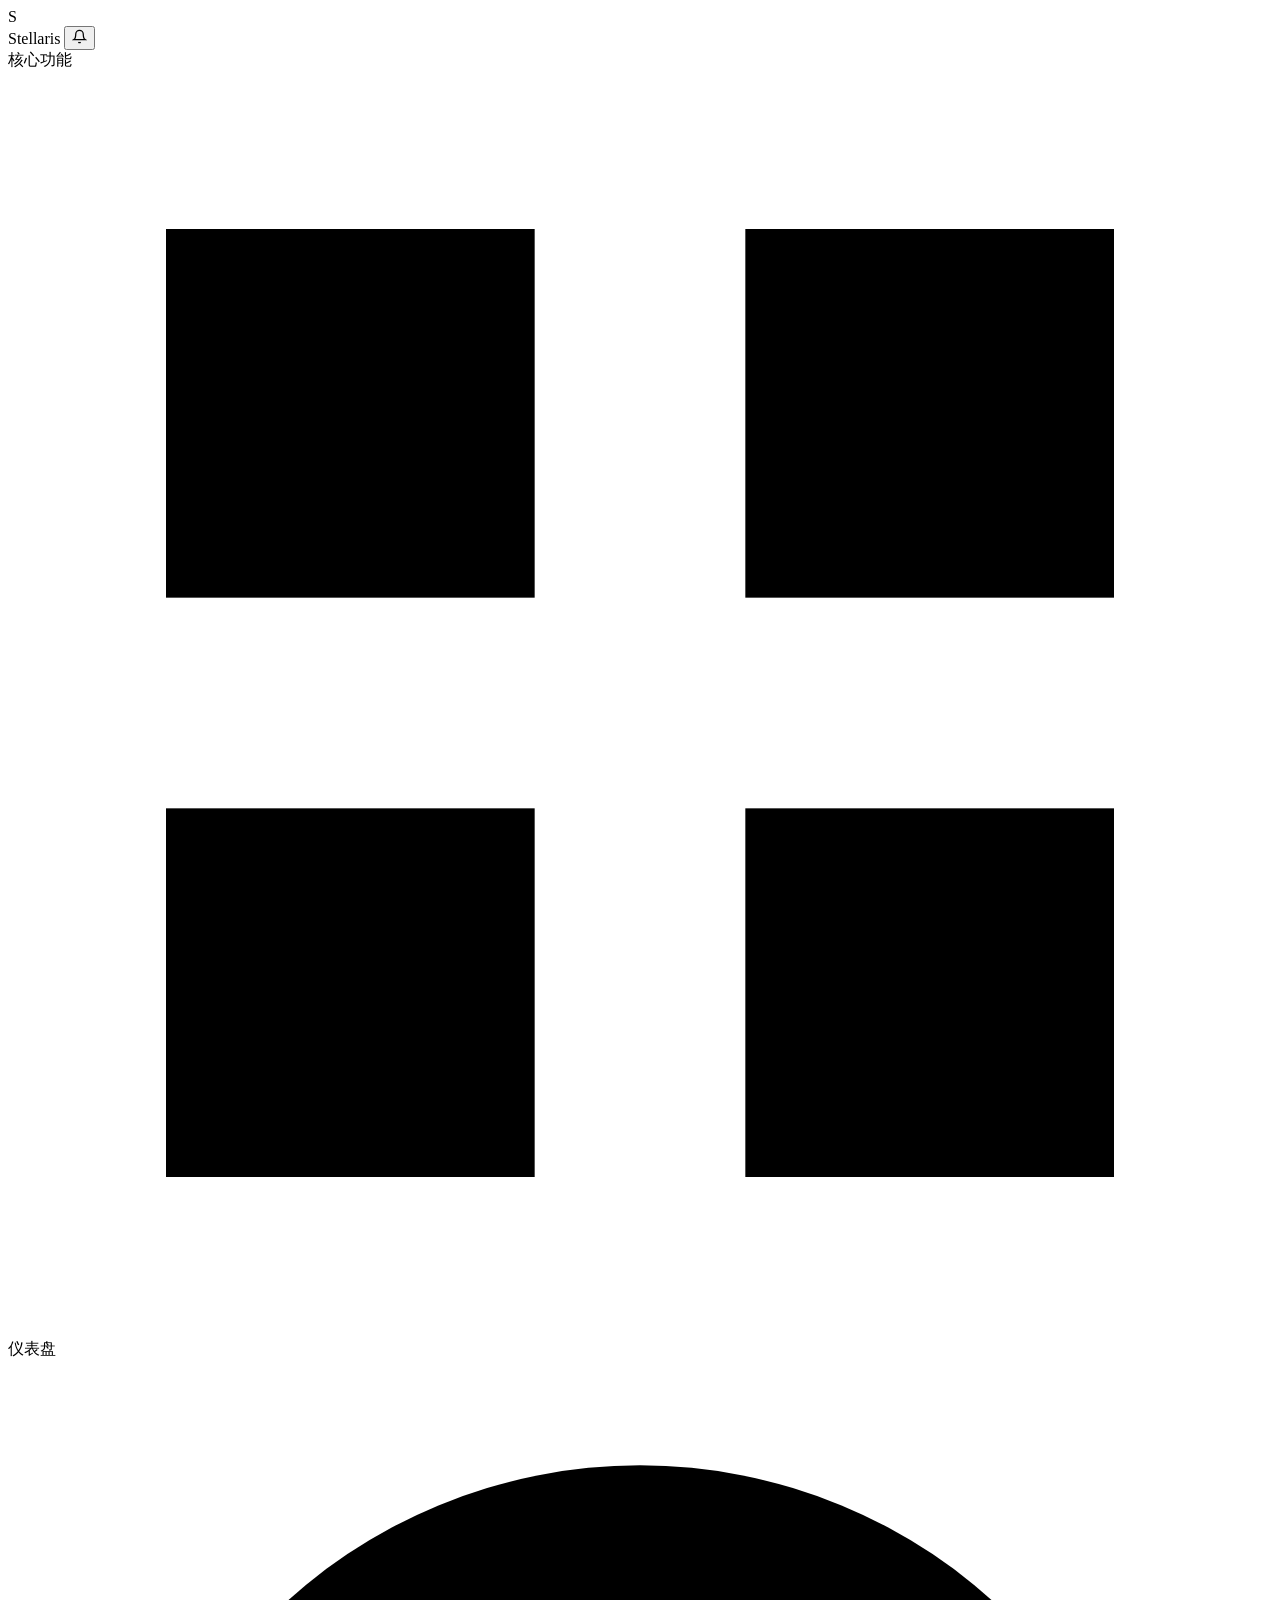
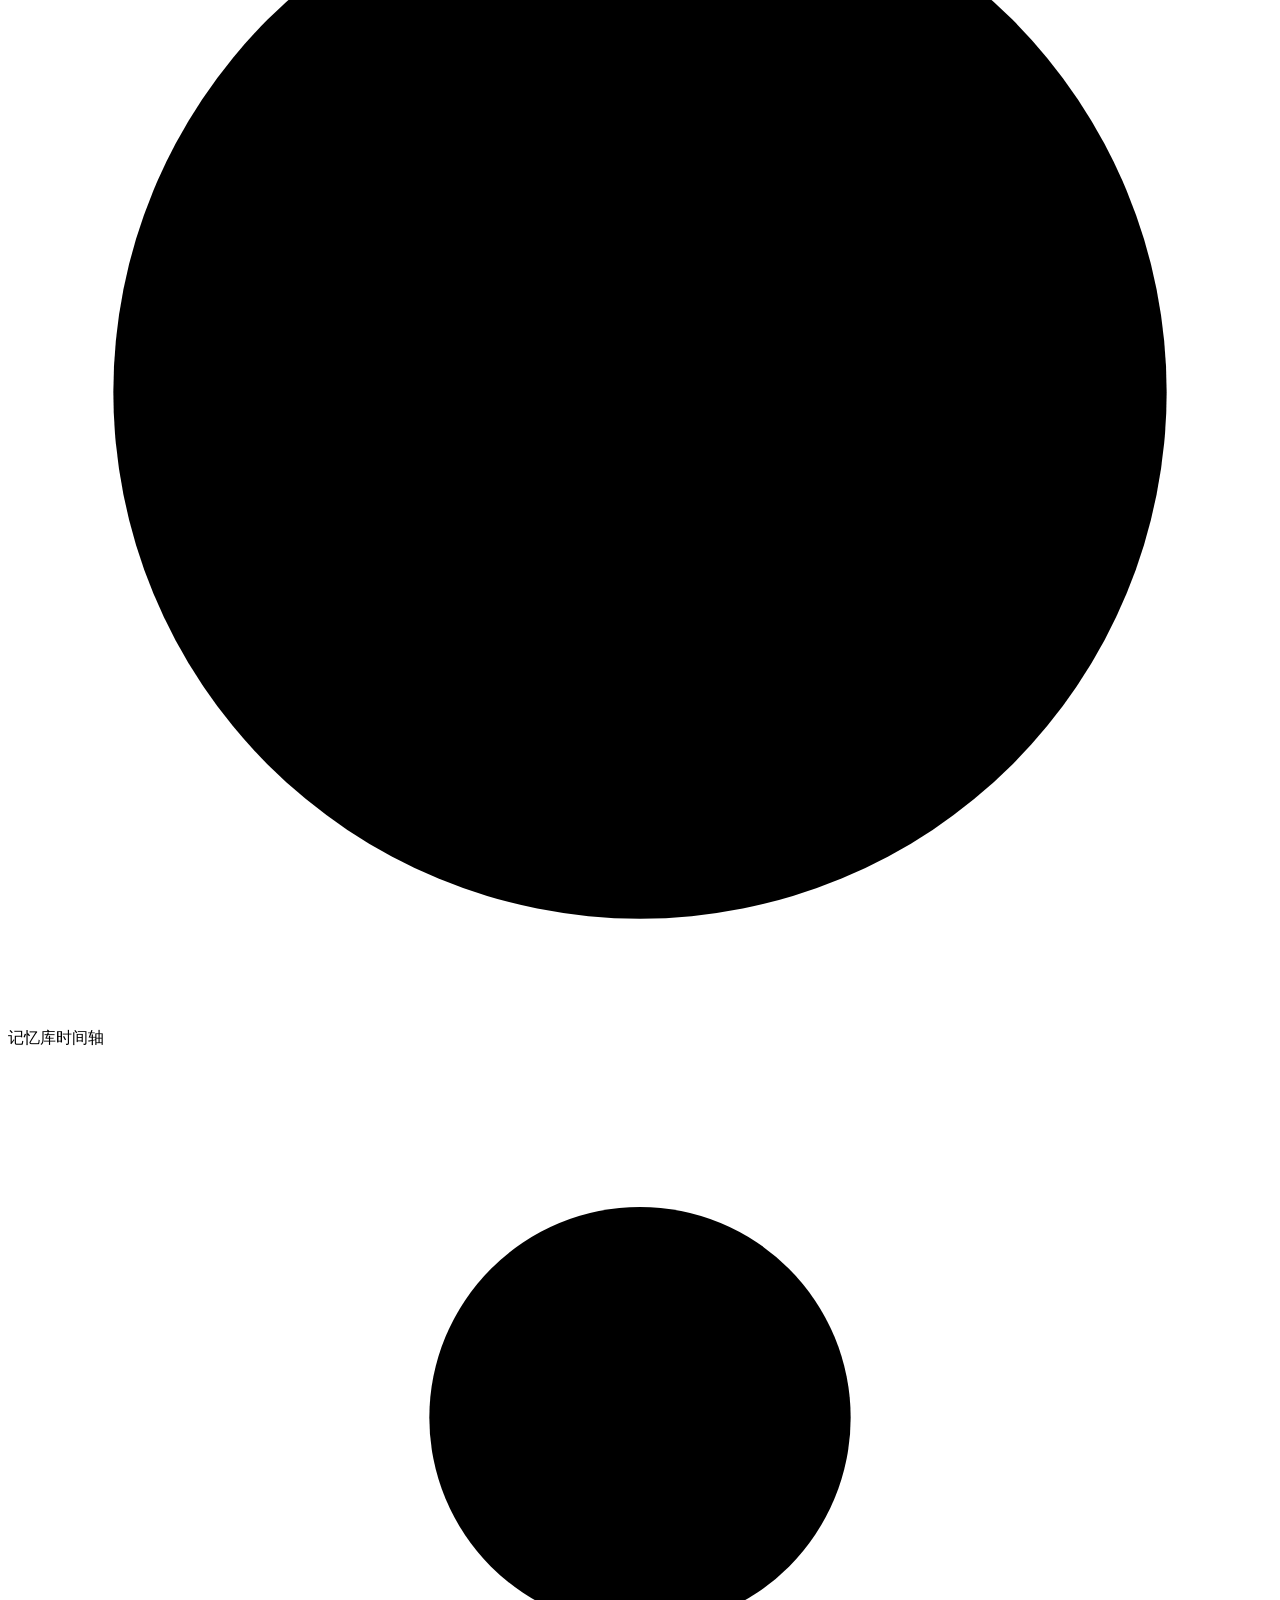
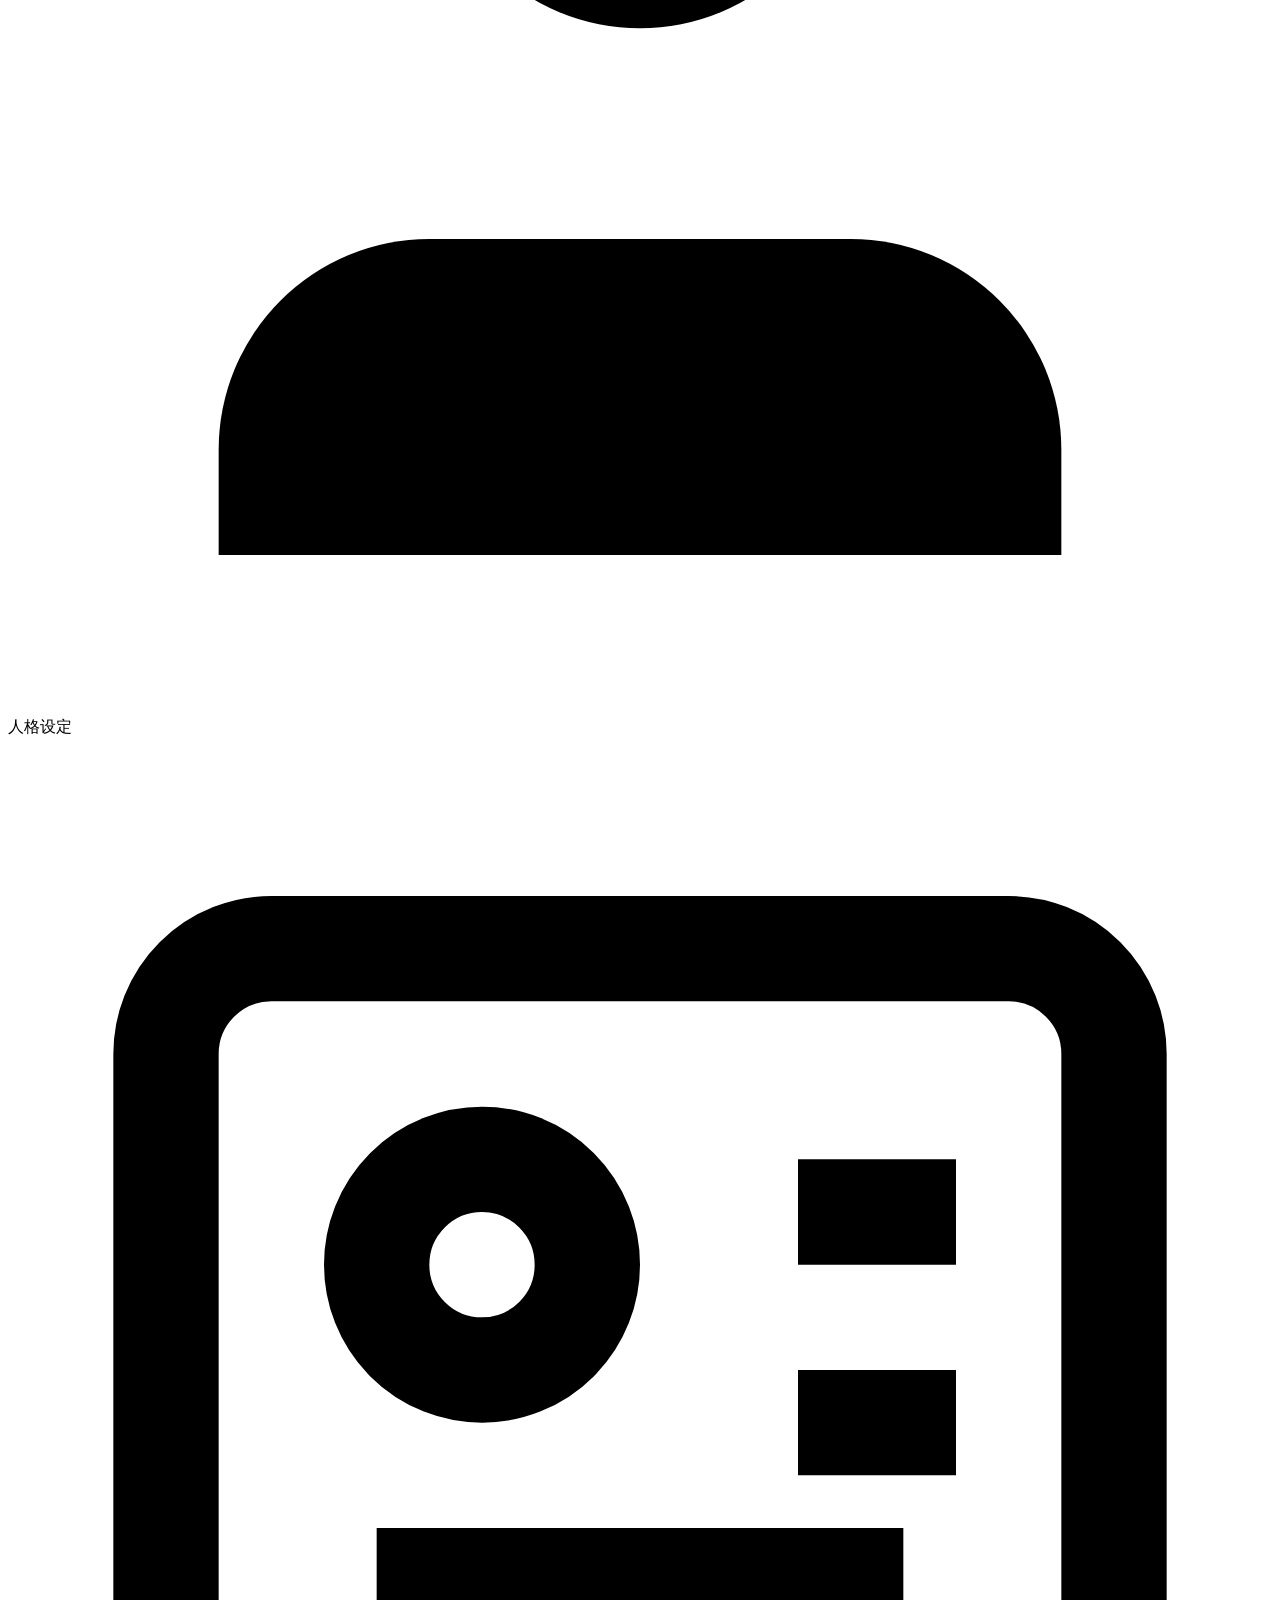
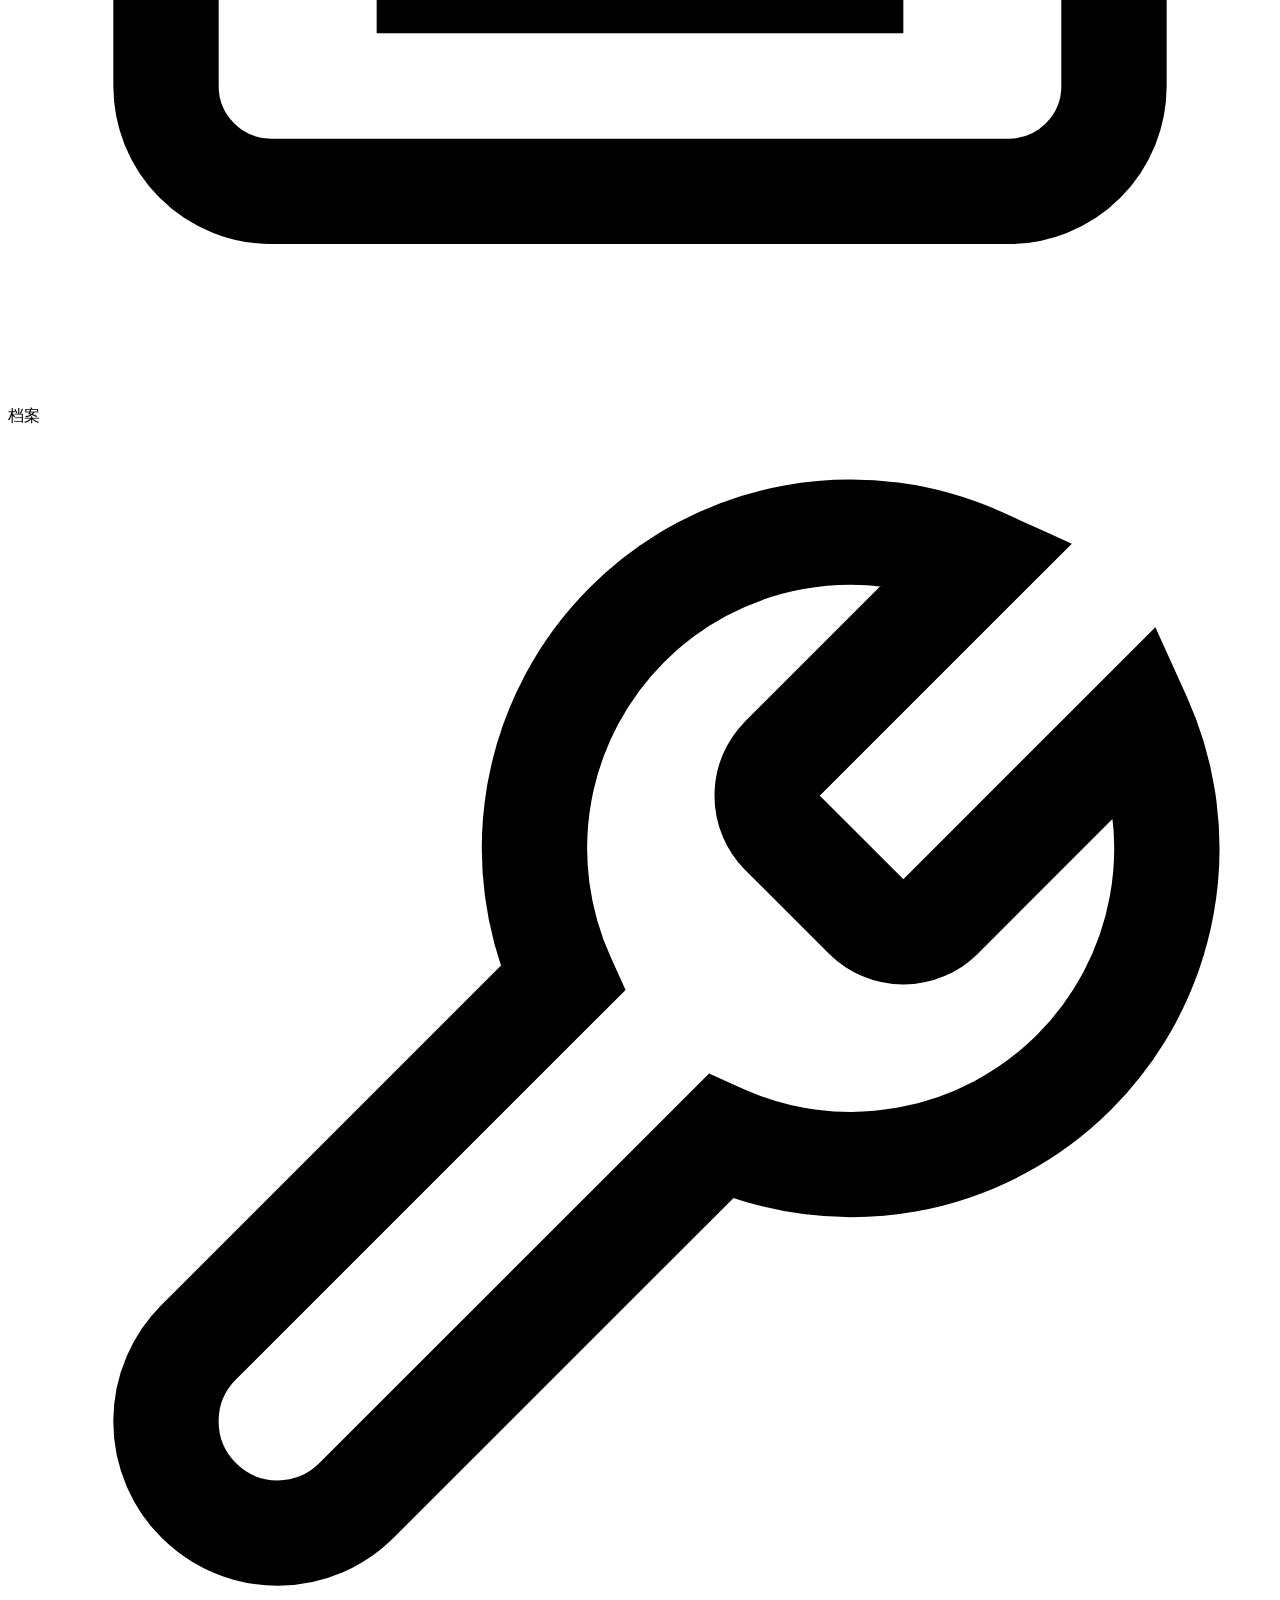
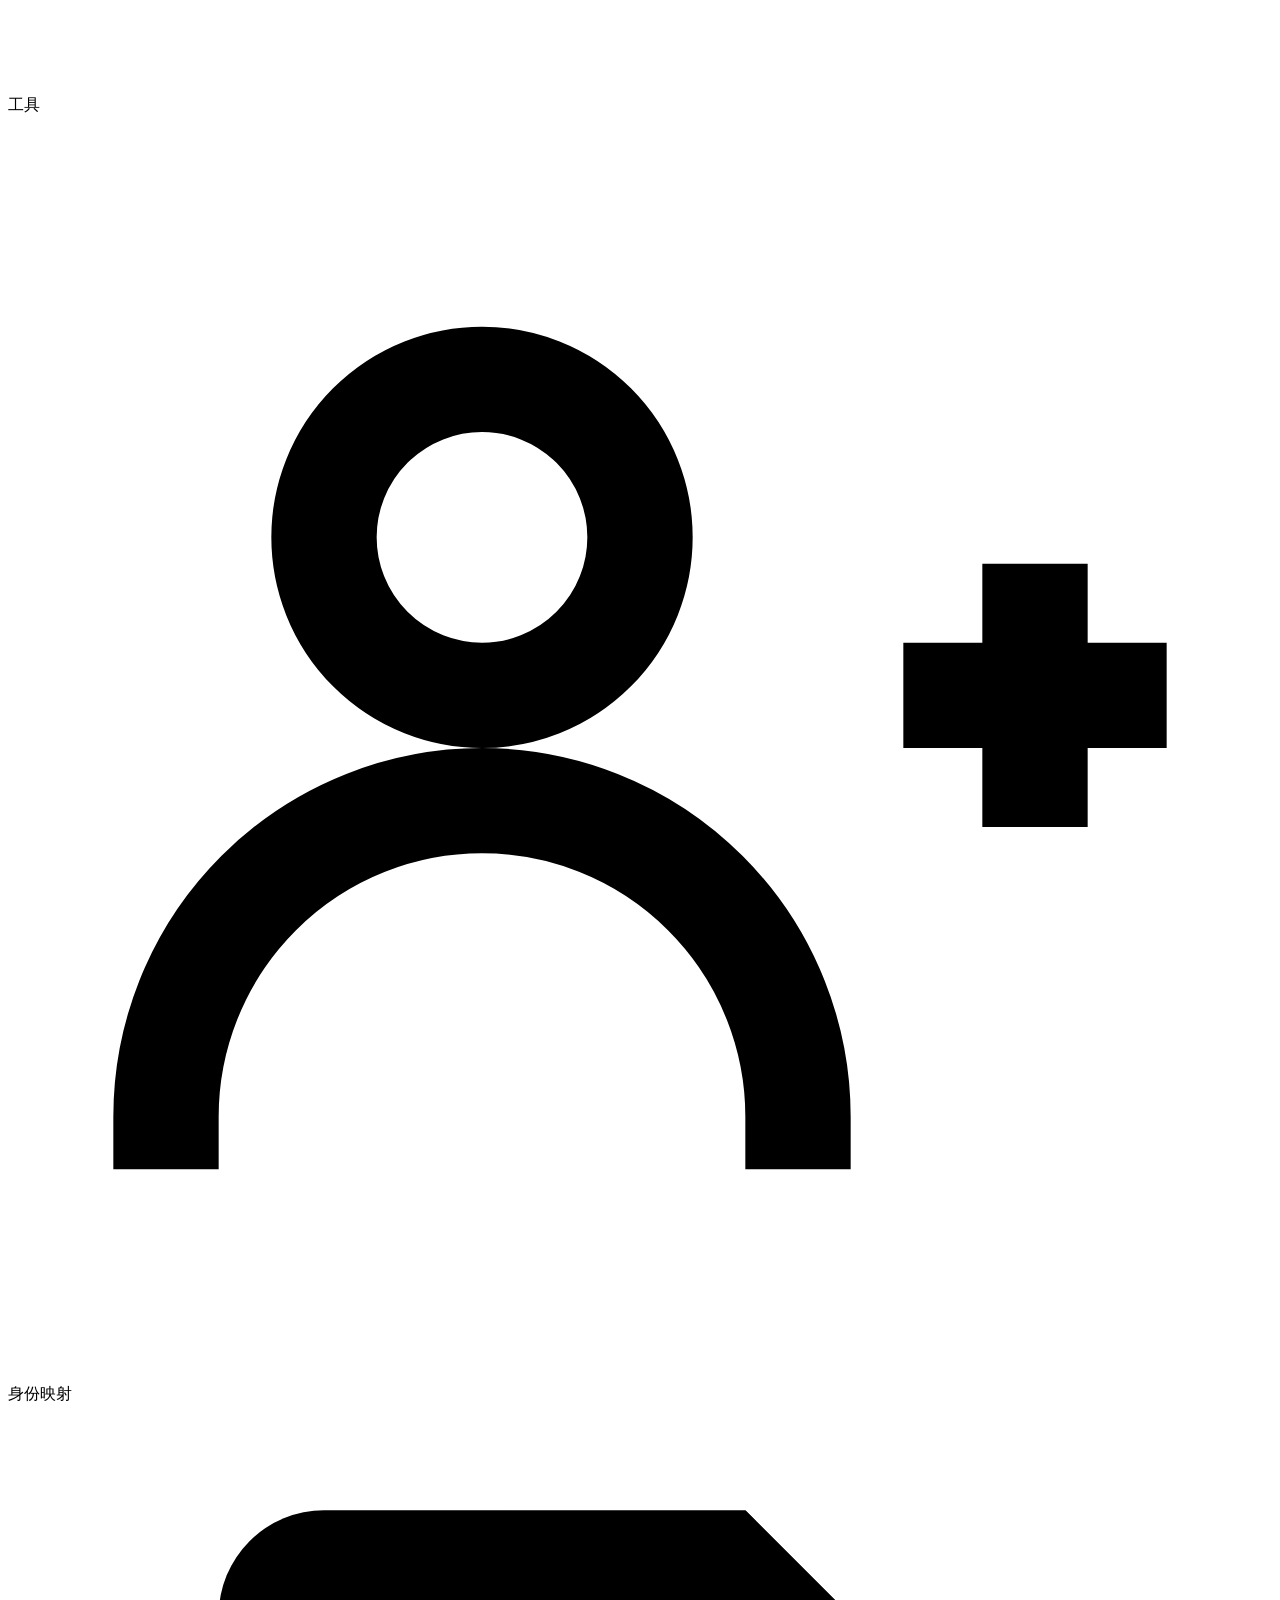
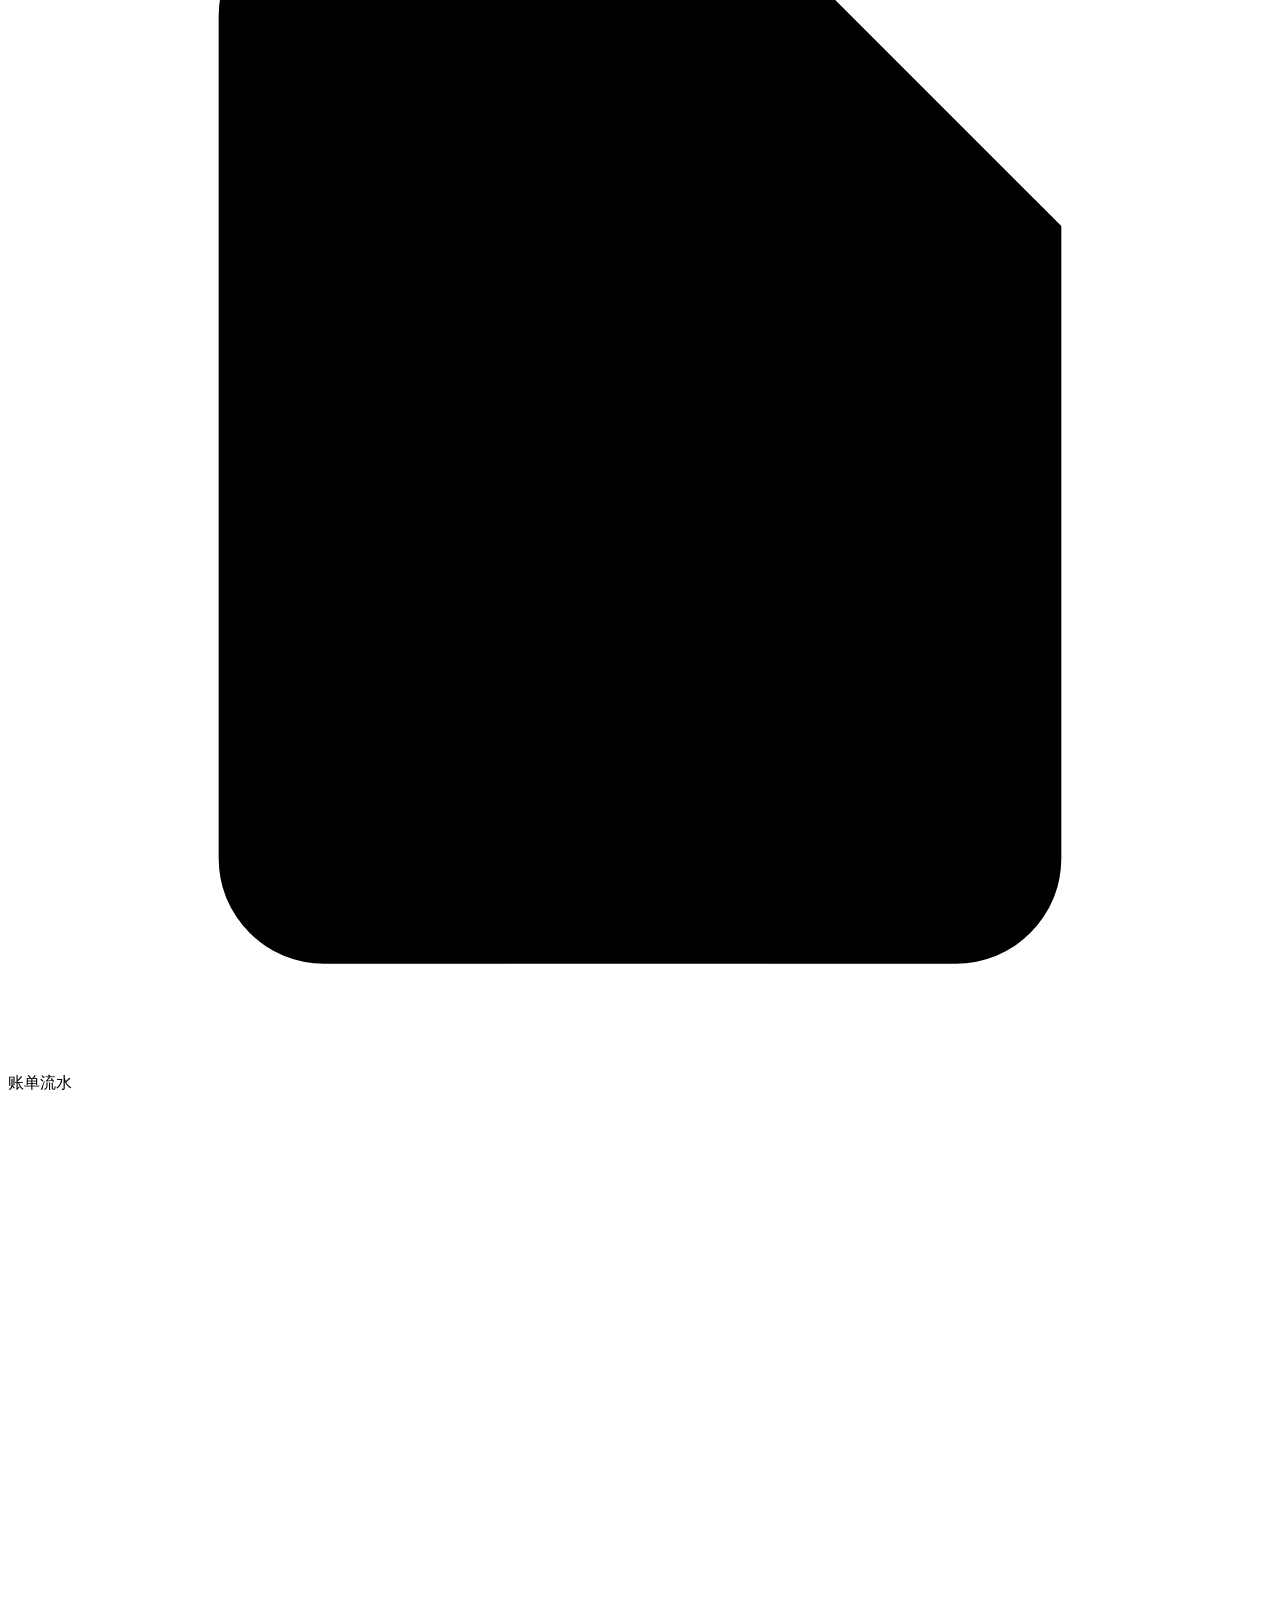
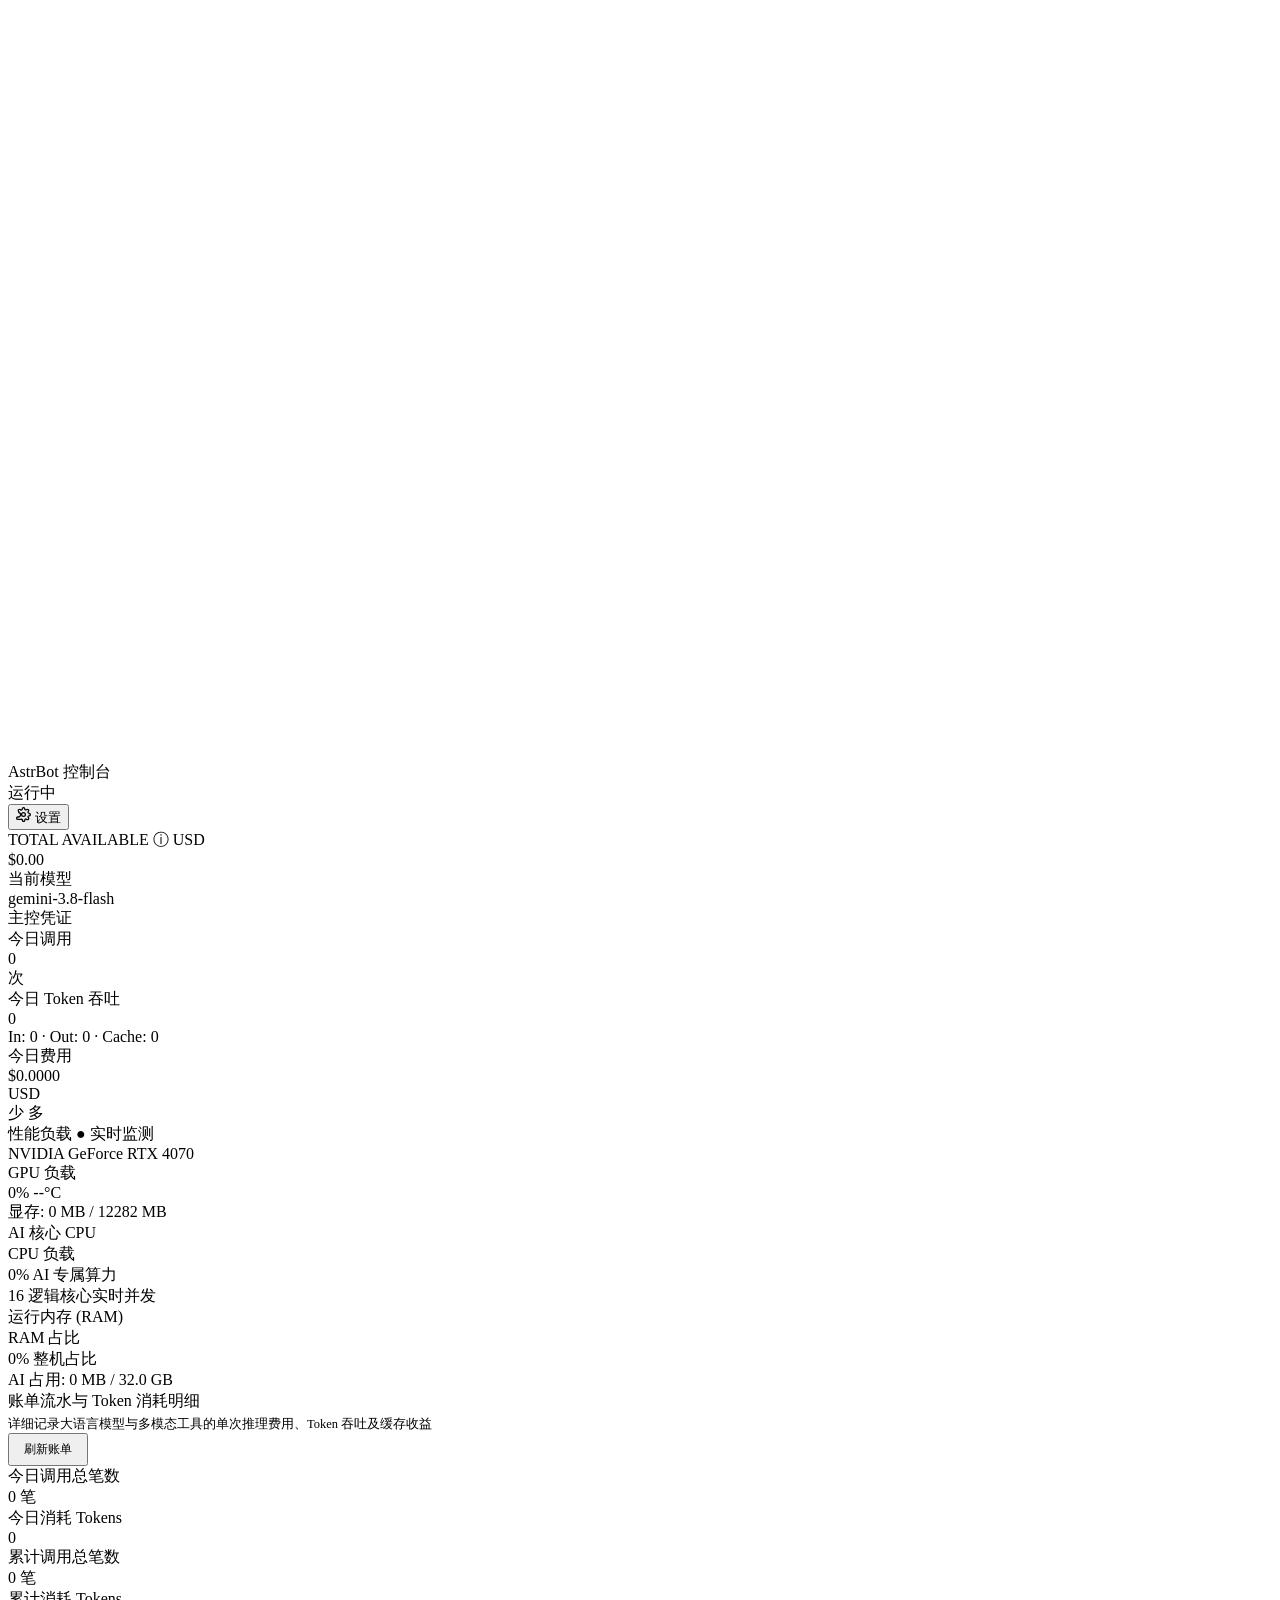
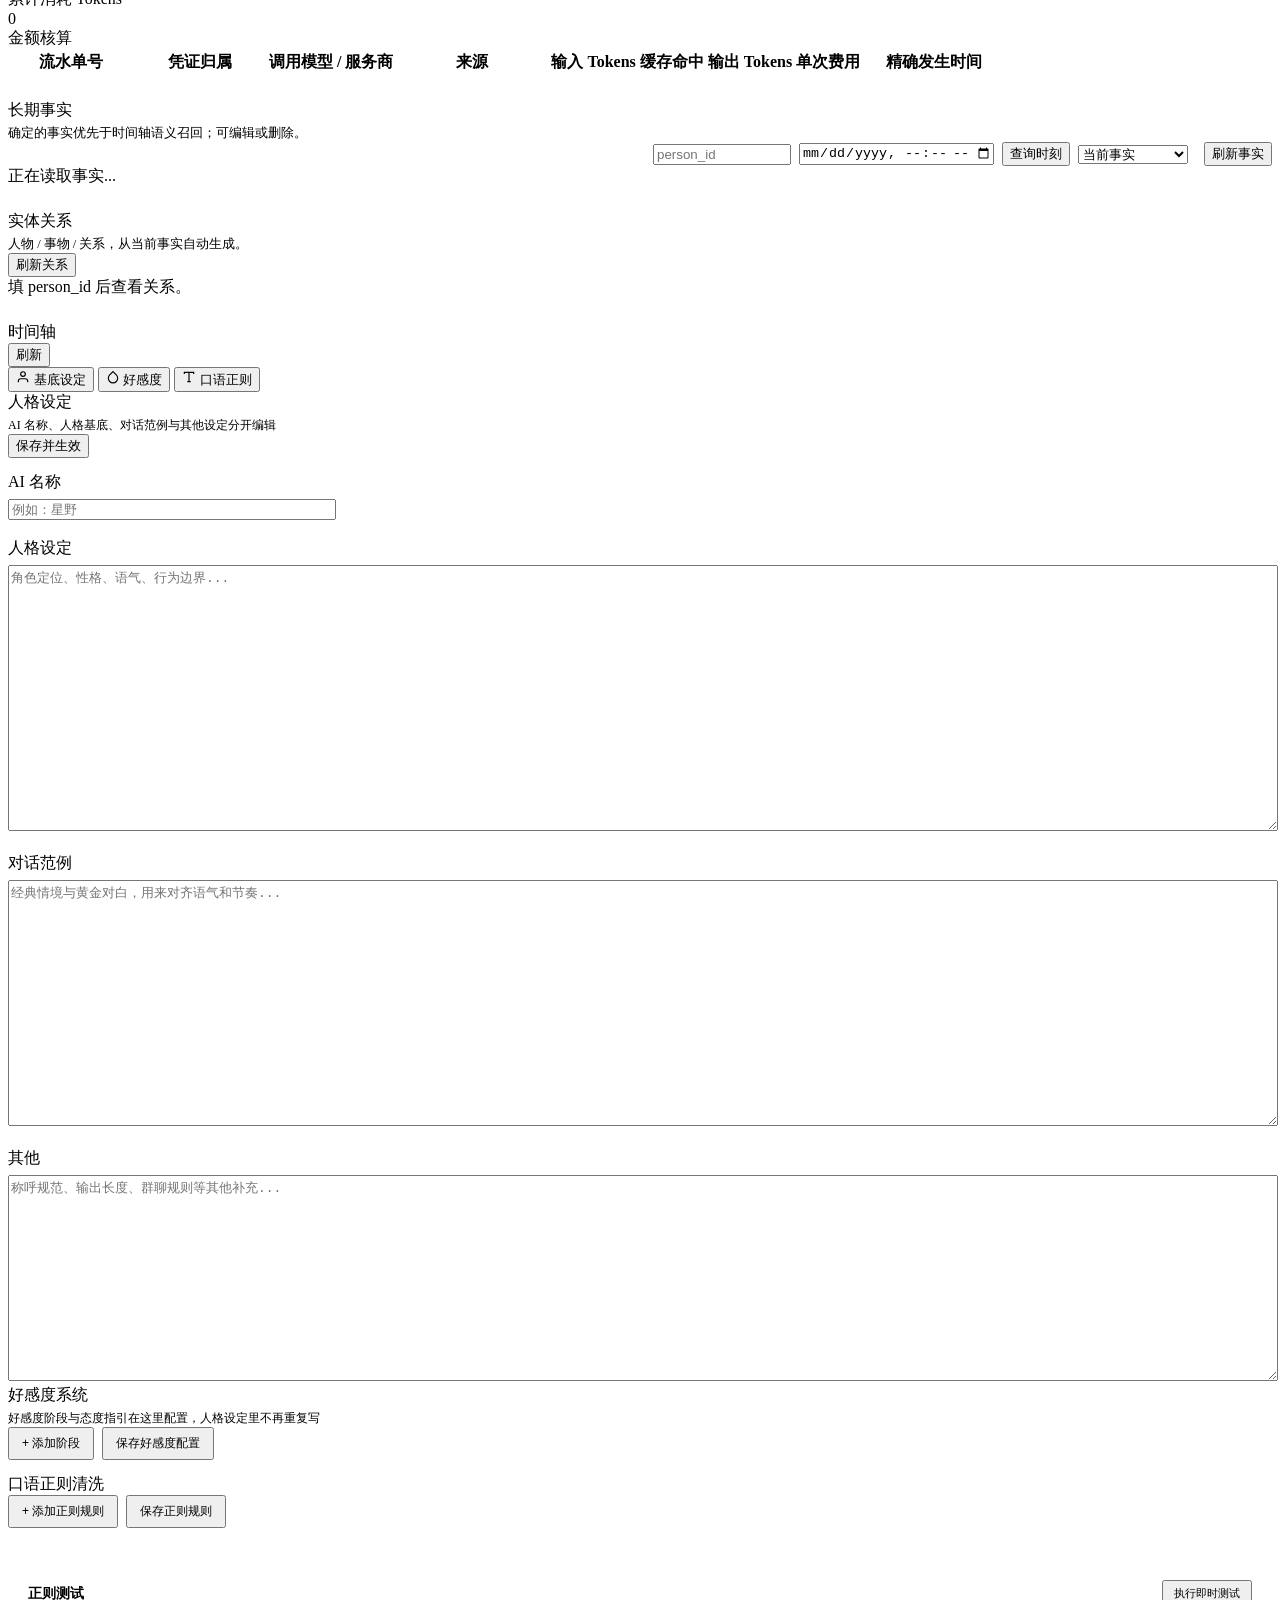
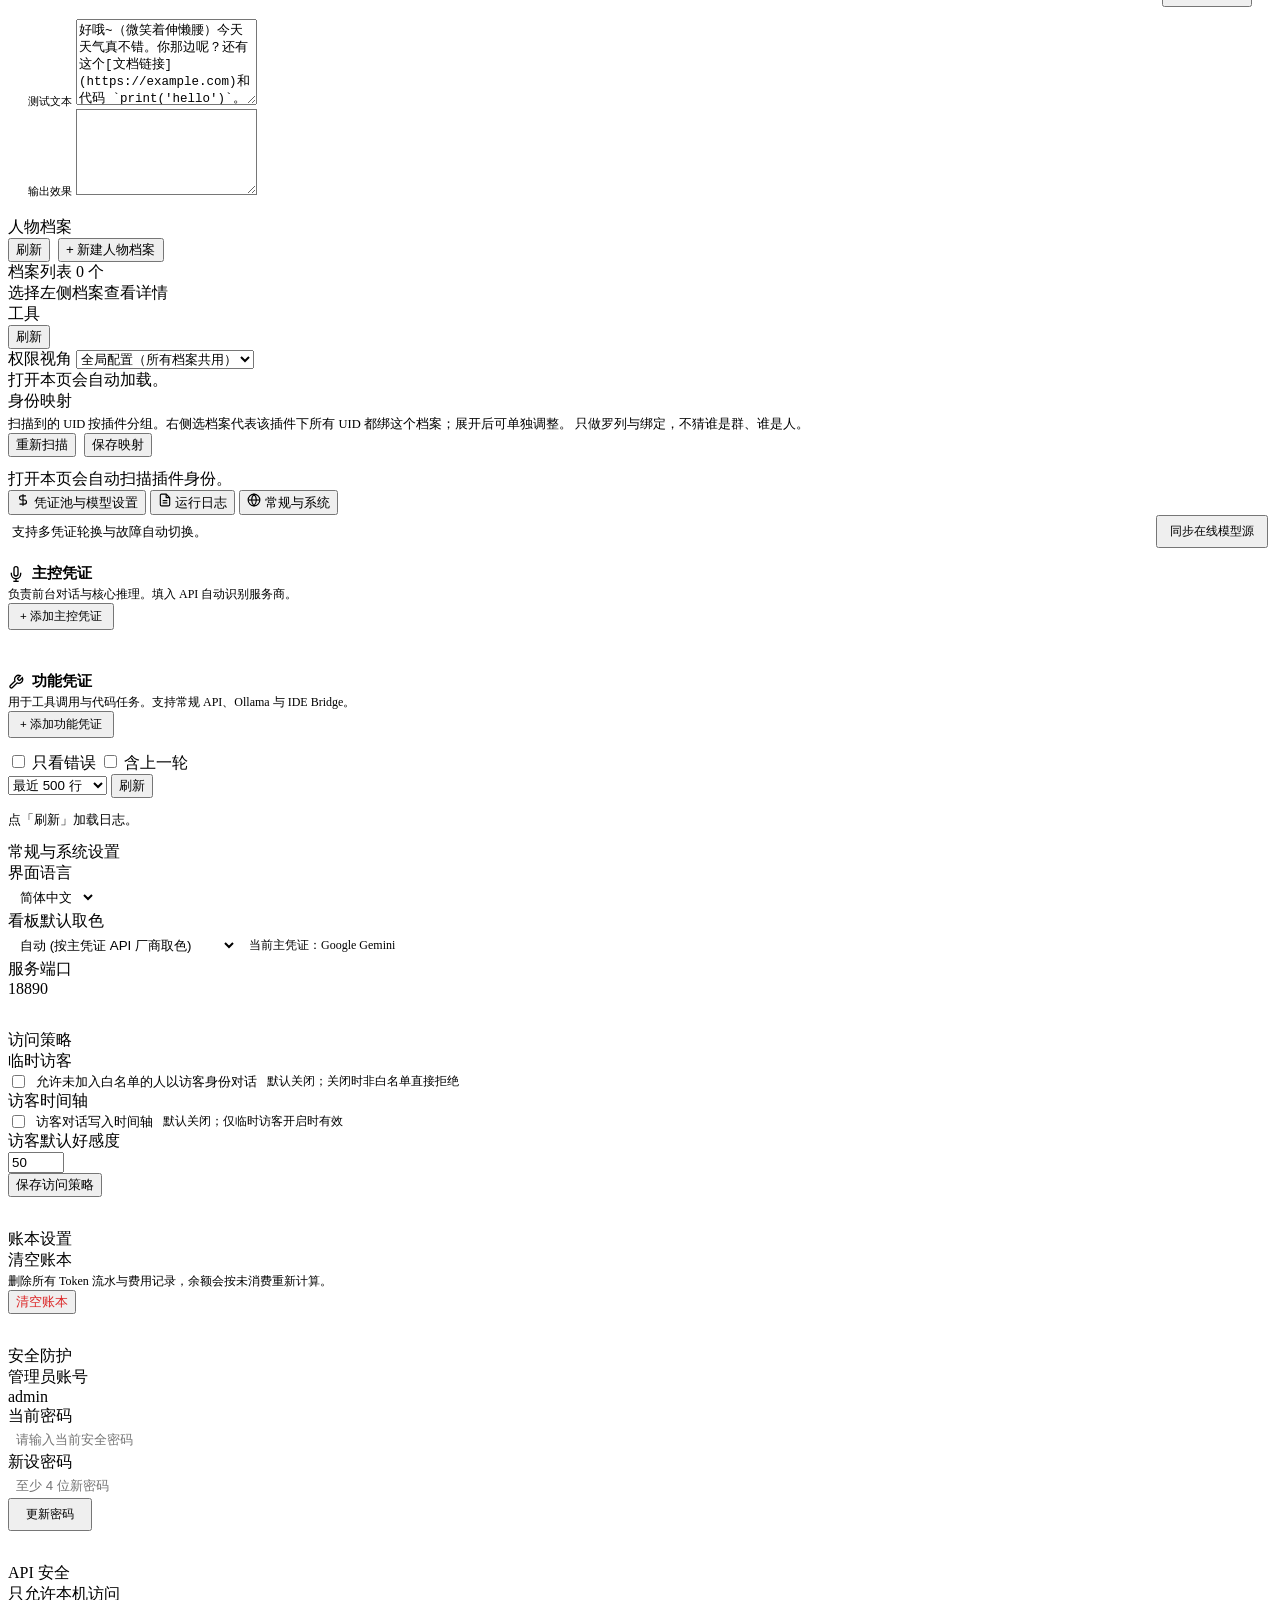
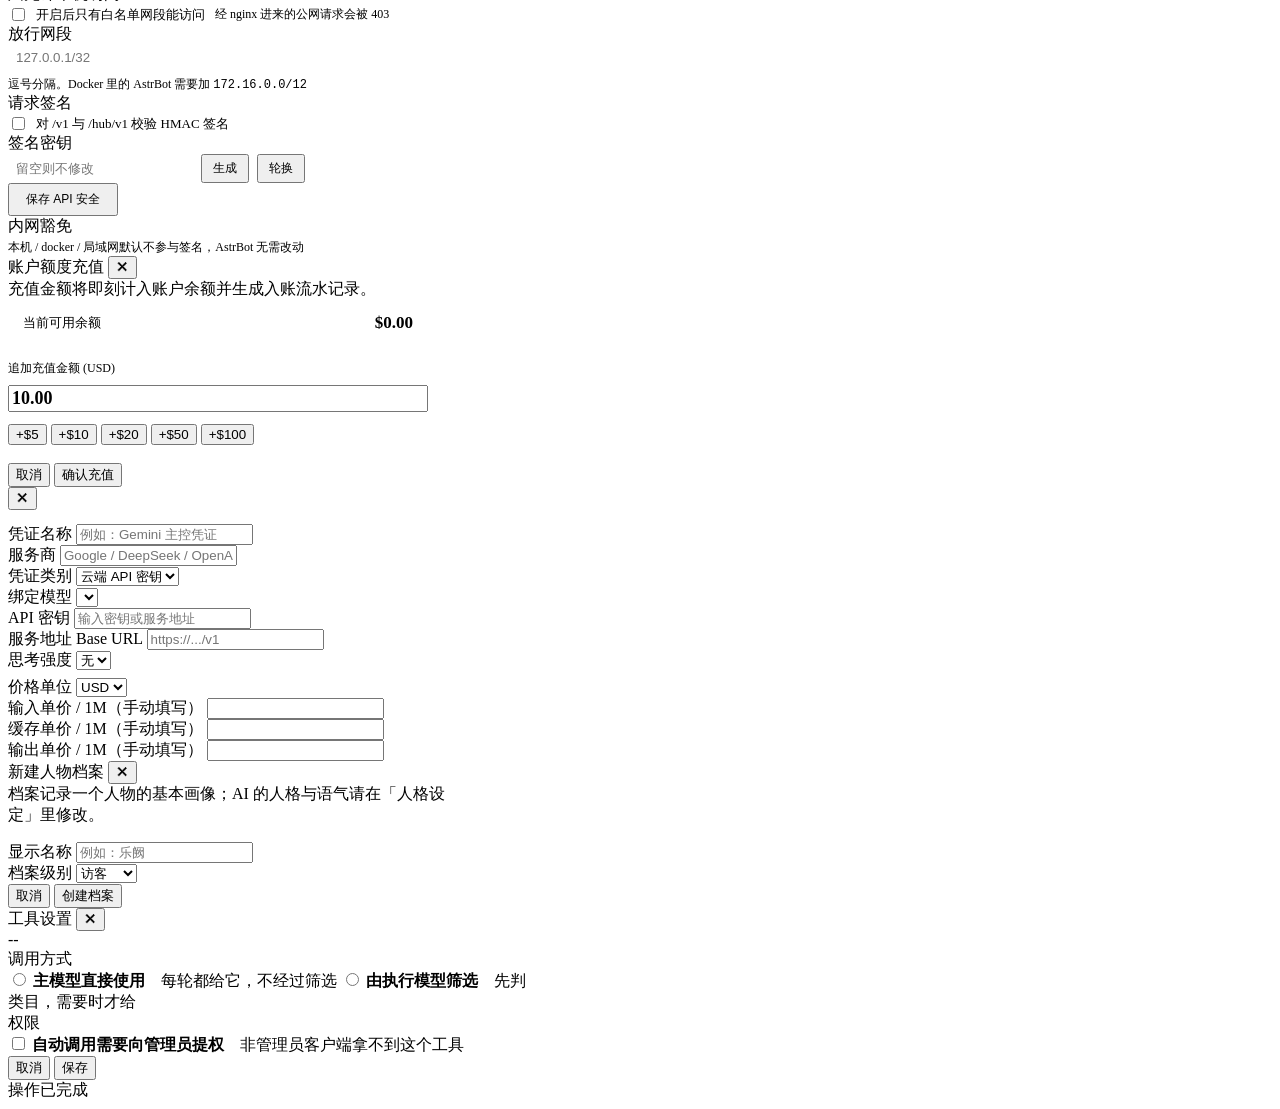
==== console/index.html @ 2e14e0b1 "安全：密钥轮换（带过渡期）+ 登录失败限速 + 新装演练 密钥轮换： - signature 配置新增 previous_secret / previous_until，校验顺序 当前 → 未过期旧密" ====
﻿<!DOCTYPE html>
<html lang="zh-CN">
<head>
    <meta charset="UTF-8">
    <meta name="viewport" content="width=device-width, initial-scale=1.0, maximum-scale=1.0, user-scalable=no">
    <title>Stellaris</title>

    <!-- 模块化样式体系 (按域拆分，并行秒级渲染) -->
    <link rel="stylesheet" href="/static/css/base.css?v=1793264327">
    <link rel="stylesheet" href="/static/css/components.css?v=1793264327">
    <link rel="stylesheet" href="/static/css/overview.css?v=1793264327">
    <link rel="stylesheet" href="/static/css/timeline.css?v=1793264327">
    <link rel="stylesheet" href="/static/css/ledger.css?v=1793264327">
    <link rel="stylesheet" href="/static/css/persona.css?v=1793264327">
    <link rel="stylesheet" href="/static/css/archives.css?v=1793264327">
<link rel="stylesheet" href="/static/css/identity_map.css?v=1">
    <link rel="stylesheet" href="/static/css/mobile.css?v=1793264327">

    <!-- 模块化脚本体系 (独立职责，defer 顺序装载) -->
    <script defer src="/static/js/core.js?v=1793305200"></script>
    <script defer src="/static/js/overview.js?v=1793309000"></script>
    <script defer src="/static/js/timeline.js?v=1793288200"></script>
    <script defer src="/static/js/ledger.js?v=1793288200"></script>
    <script defer src="/static/js/models.js?v=1793308000"></script>
    <script defer src="/static/js/persona.js?v=1793307000"></script>
    <script defer src="/static/js/access_policy.js?v=1793300000"></script>
    <script defer src="/static/js/security_api.js?v=1"></script>
    <script defer src="/static/js/archives.js?v=1793288200"></script>
    <script defer src="/static/js/identity_map.js?v=1"></script>
    <script defer src="/static/js/tools_page.js?v=1"></script>
    <script defer src="/static/js/messages.js?v=1"></script>
    <script defer src="/static/js/logs.js?v=1"></script>
    <script defer src="/static/js/main.js?v=1793290600"></script>

</head>
<body>

    <!-- 移动端侧边抽屉遮罩 -->
    <div id="sidebar-overlay" class="sidebar-overlay" onclick="toggleSidebar(false)"></div>

    <!-- 侧边导航 -->
    <aside class="sidebar">
        <div class="brand-header">
            <div class="brand-badge">S</div>
            <div class="brand-info">
                <span class="brand-title" data-i18n="brand_title">Stellaris</span>
                <button id="msg-bell" class="msg-bell" onclick="toggleMessages()" title="消息">
                    <svg viewBox="0 0 24 24" width="15" height="15" fill="none" stroke="currentColor" stroke-width="2"><path d="M18 8a6 6 0 0 0-12 0c0 7-3 9-3 9h18s-3-2-3-9"/><path d="M13.7 21a2 2 0 0 1-3.4 0"/></svg>
                    <span id="msg-dot" class="msg-dot" style="display:none;"></span>
                </button>
            </div>
        </div>

        <nav class="nav-list">
            <span class="nav-category" data-i18n="nav_core">核心功能</span>
            <div class="nav-item active" onclick="navigateTab('tab-overview', this)">
                <svg viewBox="0 0 24 24"><rect x="3" y="3" width="7" height="7"/><rect x="14" y="3" width="7" height="7"/><rect x="14" y="14" width="7" height="7"/><rect x="3" y="14" width="7" height="7"/></svg>
                <span data-i18n="nav_overview">仪表盘</span>
            </div>
            <div class="nav-item" onclick="navigateTab('tab-timeline', this)">
                <svg viewBox="0 0 24 24"><circle cx="12" cy="12" r="10"/><polyline points="12 6 12 12 16 14"/></svg>
                <span data-i18n="nav_memory">记忆库时间轴</span>
            </div>
            <div class="nav-item" onclick="navigateTab('tab-persona', this)">
                <svg viewBox="0 0 24 24"><path d="M20 21v-2a4 4 0 0 0-4-4H8a4 4 0 0 0-4 4v2"/><circle cx="12" cy="7" r="4"/></svg>
                <span data-i18n="nav_persona">人格设定</span>
            </div>
            <div class="nav-item" id="nav-item-archives" onclick="navigateTab('tab-archives', this)">
                <svg viewBox="0 0 24 24" fill="none" stroke="currentColor" stroke-width="2"><rect x="3" y="4" width="18" height="16" rx="2"/><circle cx="9" cy="10" r="2"/><path d="M15 9h3M15 13h3M7 16h10"/></svg>
                <span>档案</span>
            </div>
            <div class="nav-item" id="nav-item-tools" onclick="navigateTab('tab-tools', this)">
                <svg viewBox="0 0 24 24" fill="none" stroke="currentColor" stroke-width="2"><path d="M14.7 6.3a1 1 0 0 0 0 1.4l1.6 1.6a1 1 0 0 0 1.4 0l3.77-3.77a6 6 0 0 1-7.94 7.94l-6.91 6.91a2.12 2.12 0 0 1-3-3l6.91-6.91a6 6 0 0 1 7.94-7.94l-3.76 3.76z"/></svg>
                <span>工具</span>
            </div>
            <div class="nav-item" id="nav-item-identity" onclick="navigateTab('tab-identity', this)">
                <svg viewBox="0 0 24 24" fill="none" stroke="currentColor" stroke-width="2"><circle cx="9" cy="8" r="3"/><path d="M3 20v-1a6 6 0 0 1 12 0v1"/><path d="M17 11h5M19.5 8.5v5"/></svg>
                <span>身份映射</span>
            </div>
            <div class="nav-item" onclick="navigateTab('tab-ledger', this)">
                <svg viewBox="0 0 24 24"><path d="M14 2H6a2 2 0 0 0-2 2v16a2 2 0 0 0 2 2h12a2 2 0 0 0 2-2V8z"/><polyline points="14 2 14 8 20 8"/><line x1="16" y1="13" x2="8" y2="13"/><line x1="16" y1="17" x2="8" y2="17"/><polyline points="10 9 9 9 8 9"/></svg>
                <span data-i18n="nav_ledger">账单流水</span>
            </div>
            <div class="nav-item" onclick="window.open('http://' + location.hostname + ':6185', '_blank')">
                <svg viewBox="0 0 24 24"><path d="M4 7h16M4 17h16"/><path d="M8 7v10M16 7v10"/></svg>
                <span>AstrBot 控制台</span>
            </div>
            </nav>

        <div class="sidebar-footer">
            <div class="status-pill">
                <span class="status-dot"></span>
                <span id="sys-status" data-i18n="status_online">运行中</span>
            </div>
            <button class="footer-settings-btn" id="footer-settings-btn" onclick="openSettingsTab(this)" title="设置">
                <svg viewBox="0 0 24 24" width="15" height="15" stroke="currentColor" fill="none" stroke-width="2"><circle cx="12" cy="12" r="3"/><path d="M19.4 15a1.65 1.65 0 0 0 .33 1.82l.06.06a2 2 0 0 1 0 2.83 2 2 0 0 1-2.83 0l-.06-.06a1.65 1.65 0 0 0-1.82-.33 1.65 1.65 0 0 0-1 1.51V21a2 2 0 0 1-2 2 2 2 0 0 1-2-2v-.09A1.65 1.65 0 0 0 9 19.4a1.65 1.65 0 0 0-1.82.33l-.06.06a2 2 0 0 1 2.83 0 2 2 0 0 1 0 2.83l-.06.06a1.65 1.65 0 0 0 .33-1.82 1.65 1.65 0 0 0-1.51-1H3a2 2 0 0 1-2-2 2 2 0 0 1 2-2h.09A1.65 1.65 0 0 0 4.6 9a1.65 1.65 0 0 0-.33-1.82l-.06-.06a2 2 0 0 1 0-2.83 2 2 0 0 1 2.83 0l.06.06a1.65 1.65 0 0 0 1.82.33H9a1.65 1.65 0 0 0 1-1.51V3a2 2 0 0 1 2-2 2 2 0 0 1 2 2v.09a1.65 1.65 0 0 0 1 1.51 1.65 1.65 0 0 0 1.82-.33l.06-.06a2 2 0 0 1 2.83 0 2 2 0 0 1 0 2.83l-.06.06a1.65 1.65 0 0 0-.33 1.82V9a1.65 1.65 0 0 0 1.51 1H21a2 2 0 0 1 2 2 2 2 0 0 1-2 2h-.09a1.65 1.65 0 0 0-1.51 1z"/></svg>
                <span data-i18n="nav_settings">设置</span>
            </button>
        </div>
    </aside>

    <!-- 主展示区 -->
    <main class="main-wrapper">
        <!-- 移动端悬浮抽屉开关 -->
        <button class="mobile-menu-btn-float" onclick="toggleSidebar(true)" aria-label="Toggle Menu" style="display: none;">
            <svg viewBox="0 0 24 24" width="20" height="20" stroke="currentColor" fill="none" stroke-width="2"><line x1="3" y1="12" x2="21" y2="12"/><line x1="3" y1="6" x2="21" y2="6"/><line x1="3" y1="18" x2="21" y2="18"/></svg>
        </button>

        <header class="top-navbar" style="display: none !important;">
            <div style="display: flex; align-items: center; gap: 12px;">
                <button class="mobile-menu-btn" onclick="toggleSidebar(true)" aria-label="Toggle Menu">
                    <svg viewBox="0 0 24 24" width="20" height="20" stroke="currentColor" fill="none" stroke-width="2"><line x1="3" y1="12" x2="21" y2="12"/><line x1="3" y1="6" x2="21" y2="6"/><line x1="3" y1="18" x2="21" y2="18"/></svg>
                </button>
                <h1 class="page-heading" id="view-title" data-i18n="title_overview">仪表盘</h1>
            </div>
            <div class="top-meta">
                <!-- 模型切换放出去：置于顶栏导航右侧，完全平面无阴影 -->
                <div class="or-model-badge-link" onclick="goToModelSettings()" title="点击配置主控模型凭证">
                    <span style="opacity: 0.65;">MODEL:</span>
                    <span id="strip-model-name" style="font-weight: 600; color: var(--text-primary);">gemini-3.8-flash</span>
                    <span id="strip-provider-badge" class="badge-mini">Google</span>
                    <span style="color: var(--primary); font-size: 11px; margin-left: 4px;">切换 ➔</span>
                </div>
                <button class="flat-refresh-btn" onclick="loadData()" title="重新拉取统计与流水数据">
                    <svg viewBox="0 0 24 24" width="13" height="13" stroke="currentColor" fill="none" stroke-width="2"><polyline points="23 4 23 10 17 10"/><path d="M20.49 15a9 9 0 1 1-2.12-9.36L23 10"/></svg>
                    <span>刷新</span>
                </button>
                <span style="font-size: 12px; color: var(--text-muted); font-family: var(--font-mono);">配额: <b id="hero-granted-quota" style="color: var(--text-secondary);">$0.00</b></span>
                <span id="top-active-model" style="display: none;">gemini-3.8-flash</span>
                <span class="desktop-only" style="font-family: var(--font-mono); color: var(--text-muted); font-size: 12px;" id="server-time">--:--:--</span>
            </div>
        </header>

        <div class="content-scroll">
            
            <!-- Tab 1: 仪表盘 (一体银灰磨砂，仅额度独立圆角矩形，去充值按钮，无多余白色容器) -->
            <section id="tab-overview" class="view-section active">
                <!-- 核心长条矩形：合并剩余金额（左侧主要）与数据统计指标（右侧），无任何多余容器 -->
                <div class="balance-hero-strip hero-card-v2">
                    <!-- 左侧：主要核心元素 剩余金额 -->
                    <div class="balance-strip-left">
                        <div class="or-balance-meta">
                            <span>TOTAL AVAILABLE</span>
                            <span class="or-info-icon">ⓘ</span>
                            <span class="hero-primary-unit" id="hero-primary-unit" title="主控凭证单位">USD</span>
                        </div>
                        <div class="or-balance-amount" id="hero-credits-balance" onclick="openRechargeModal()" title="点击添加额度" style="cursor: pointer;">$0.00</div>
                        <div class="hero-secondary-list" id="hero-secondary-list"></div>
                    </div>

                    <!-- 纵向极细分隔线 -->
                    

                    <!-- 右侧：4 项当前核心指标 -->
                    <div class="strip-metrics-grid">
                        <div class="or-metric-col">
                            <div class="or-metric-label">当前模型</div>
                            <div class="or-metric-value or-metric-model" id="m-active-model-tag">gemini-3.8-flash</div>
                            <div class="or-metric-detail">主控凭证</div>
                        </div>
                        <div class="or-metric-col">
                            <div class="or-metric-label" data-i18n="stat_today_calls">今日调用</div>
                            <div class="or-metric-value" id="m-today-calls">0</div>
                            <div class="or-metric-detail">次</div>
                        </div>
                        <div class="or-metric-col">
                            <div class="or-metric-label" data-i18n="stat_today_tokens">今日 Token 吞吐</div>
                            <div class="or-metric-value" id="m-today-tokens-sum">0</div>
                            <div class="or-metric-detail" id="m-today-tokens-breakdown">In: 0 · Out: 0 · Cache: 0</div>
                        </div>
                        <div class="or-metric-col">
                            <div class="or-metric-label">今日费用</div>
                            <div class="or-metric-value" id="m-today-cost-value">$0.0000</div>
                            <div class="or-metric-detail" id="m-today-cost-currency">USD</div>
                        </div>
                    </div>
                </div>

                <!-- 当前月 Token / 调用热力图（无标题） -->
                <div class="month-heatmap-panel" id="month-heatmap-panel">
                    <div class="month-heatmap-grid" id="month-heatmap-grid"></div>
                    <div class="month-heatmap-foot">
                        <span class="month-heatmap-month" id="month-heatmap-month"></span>
                        <span class="month-heatmap-legend" title="综合分 = Tokens + 调用次数 × 5000">
                            <span>少</span>
                            <i class="heat-level-0"></i>
                            <i class="heat-level-1"></i>
                            <i class="heat-level-2"></i>
                            <i class="heat-level-3"></i>
                            <i class="heat-level-4"></i>
                            <span>多</span>
                        </span>
                    </div>
                </div>

                                <!-- 实时硬件性能与 AI 负载看板 (纯平极简，聚焦百分比，无副标题，无碎屑列表) -->
                <div class="ai-resources-section">
                    <div class="ai-res-headline">
                        <span class="ai-res-title">性能负载</span>
                        <span class="ai-status-pulse-badge" id="ai-res-status-dot">● 实时监测</span>
                    </div>

                    <!-- 3 核心硬件监控卡片 (聚焦百分比) -->
                    <div class="ai-hardware-grid">
                        <!-- 卡片 1: GPU 显卡与显存 -->
                        <div class="ai-hw-card" id="hw-gpu-card">
                            <div class="ai-hw-header">
                                <div class="ai-hw-name" id="hw-gpu-name">NVIDIA GeForce RTX 4070</div>
                                <div class="ai-hw-badge" id="hw-gpu-badge">GPU 负载</div>
                            </div>
                            <div class="ai-hw-main-val">
                                <span class="ai-hw-num" id="hw-gpu-util-num">0</span><span class="ai-hw-unit">%</span>
                                <span class="ai-hw-sub-info" id="hw-gpu-temp-info">--°C</span>
                            </div>
                            <div class="ai-hw-bar-wrap">
                                <div class="ai-hw-bar-fill" id="hw-gpu-bar" style="width: 0%;"></div>
                            </div>
                            <div class="ai-hw-foot" id="hw-gpu-mem-foot">显存: 0 MB / 12282 MB</div>
                        </div>

                        <!-- 卡片 2: CPU 处理器算力 -->
                        <div class="ai-hw-card" id="hw-cpu-card">
                            <div class="ai-hw-header">
                                <div class="ai-hw-name" id="hw-cpu-name">AI 核心 CPU</div>
                                <div class="ai-hw-badge" id="hw-cpu-badge">CPU 负载</div>
                            </div>
                            <div class="ai-hw-main-val">
                                <span class="ai-hw-num" id="hw-cpu-util-num">0</span><span class="ai-hw-unit">%</span>
                                <span class="ai-hw-sub-info">AI 专属算力</span>
                            </div>
                            <div class="ai-hw-bar-wrap">
                                <div class="ai-hw-bar-fill" id="hw-cpu-bar" style="width: 0%;"></div>
                            </div>
                            <div class="ai-hw-foot" id="hw-cpu-cores-foot">16 逻辑核心实时并发</div>
                        </div>

                        <!-- 卡片 3: 系统运行内存 (RAM) -->
                        <div class="ai-hw-card" id="hw-ram-card">
                            <div class="ai-hw-header">
                                <div class="ai-hw-name" id="hw-ram-name">运行内存 (RAM)</div>
                                <div class="ai-hw-badge" id="hw-ram-badge">RAM 占比</div>
                            </div>
                            <div class="ai-hw-main-val">
                                <span class="ai-hw-num" id="hw-ram-util-num">0</span><span class="ai-hw-unit" id="hw-ram-unit">%</span>
                                <span class="ai-hw-sub-info" id="hw-ram-used-gb">整机占比</span>
                            </div>
                            <div class="ai-hw-bar-wrap">
                                <div class="ai-hw-bar-fill" id="hw-ram-bar" style="width: 0%;"></div>
                            </div>
                            <div class="ai-hw-foot" id="hw-ram-foot">AI 占用: 0 MB / 32.0 GB</div>
                        </div>
                    </div>
                </div>

                <!-- 兼容隐藏桩 -->
                <div style="display: none;">
                    <span id="hero-today-cost">$0.0000</span>
                    <span id="hero-today-tokens">0 Tokens</span>
                    <span id="hero-total-cost">$0.0000</span>
                    <span id="hero-total-tokens">0 Tokens</span>
                    <span id="strip-rate-in">$0.825/MTok</span>
                    <span id="strip-rate-cache">$0.0825/MTok</span>
                    <span id="strip-rate-out">$4.125/MTok</span>
                    <div id="strip-reasoning-tag"><span id="strip-reasoning-val">medium</span></div>
                </div>

                <!-- 模组与外接工具 Token 消耗分布  -->
                <div class="flat-panel" id="panel-modules-breakdown" style="margin-bottom: 20px; display: none;">
                    <div class="panel-headline">
                        <div>
                            <div class="panel-title">各工具与外接端 Token 消耗分布</div>
                        </div>
                        <span id="modules-total-calls-badge" style="font-size: 11.5px; font-family: var(--font-mono); color: var(--text-muted); background: rgba(0,0,0,0.04); padding: 4px 10px; border-radius: var(--radius-sm);">0 次总调用</span>
                    </div>
                    <div id="overview-modules-breakdown" style="display: flex; flex-direction: column; gap: 12px; padding: 6px 0;">
                        <!-- 动态填充各工具消耗进度卡 -->
                    </div>
                </div>
            </section>

            <!-- Tab: 账单流水 (独立详细页面) -->
            <section id="tab-ledger" class="view-section">
                <div class="flat-panel" style="margin-bottom: 24px;">
                    <div class="panel-headline">
                        <div>
                            <div class="panel-title">账单流水与 Token 消耗明细</div>
                            <div style="font-size: 12.5px; color: var(--text-muted); margin-top: 4px;">详细记录大语言模型与多模态工具的单次推理费用、Token 吞吐及缓存收益</div>
                        </div>
                        <div style="display: flex; gap: 8px;">
                            <button class="btn btn-secondary" onclick="loadData(); loadDetailedLedger();" style="font-size: 12px; padding: 6px 14px;">刷新账单</button>
                        </div>
                    </div>
                    
                    <!-- 合计口径：只统计 Token 与调用次数，不混合币种金额 -->
                    <div class="ledger-stats-strip">
                        <div class="ledger-stat-box">
                            <div class="ledger-stat-label">今日调用总笔数</div>
                            <div class="ledger-stat-val font-mono" id="ledger-total-count-display">0 笔</div>
                        </div>
                        <div class="ledger-stat-box">
                            <div class="ledger-stat-label">今日消耗 Tokens</div>
                            <div class="ledger-stat-val font-mono" id="ledger-total-tokens-display">0</div>
                        </div>
                        <div class="ledger-stat-box">
                            <div class="ledger-stat-label">累计调用总笔数</div>
                            <div class="ledger-stat-val font-mono" id="ledger-overall-count-display">0 笔</div>
                        </div>
                        <div class="ledger-stat-box">
                            <div class="ledger-stat-label">累计消耗 Tokens</div>
                            <div class="ledger-stat-val font-mono" id="ledger-overall-tokens-display">0</div>
                        </div>
                    </div>

                    <div class="ledger-accounting-head">
                        <div>
                            <div class="ledger-accounting-title">金额核算</div>
                        </div>
                    </div>
                    <div class="ledger-accounting-rows" id="ledger-accounting-rows"></div>

                    <!-- 详细账本表格 -->
                    <div class="table-wrap">
                        <table class="data-table">
                            <thead>
                                <tr>
                                    <th style="width: 120px;">流水单号</th>
                                    <th style="width: 130px;">凭证归属</th>
                                    <th>调用模型 / 服务商</th>
                                    <th style="width: 150px;">来源</th>
                                    <th>输入 Tokens</th>
                                    <th>缓存命中</th>
                                    <th>输出 Tokens</th>
                                    <th>单次费用</th>
                                    <th style="width: 140px;">精确发生时间</th>
                                </tr>
                            </thead>
                            <tbody id="ledger-detailed-body">
                                <!-- 详细流水行动态渲染 -->
                            </tbody>
                        </table>
                    </div>
                </div>
            </section>

            <!-- Tab 2: 记忆库时间轴 -->
            <section id="tab-timeline" class="view-section">
                <div class="flat-panel" style="margin-bottom: 24px;">
                    <div class="panel-headline">
                        <div>
                            <div class="panel-title">长期事实</div>
                            <div style="font-size: 12.5px; color: var(--text-muted); margin-top: 4px;">确定的事实优先于时间轴语义召回；可编辑或删除。</div>
                        </div>
                        <div style="display:flex;gap:8px;align-items:center;flex-wrap:wrap;justify-content:flex-end;">
                            <input class="form-input" id="memory-fact-subject" placeholder="person_id" style="width:130px;" />
                            <input class="form-input" id="memory-fact-asof" type="datetime-local" style="width:190px;" />
                            <button class="btn btn-secondary" onclick="loadMemoryFacts()">查询时刻</button>
                            <select class="form-select" id="memory-fact-status" onchange="loadMemoryFacts()" style="width:auto;min-width:110px;">
                                <option value="active">当前事实</option>
                                <option value="pending">待确认</option>
                                <option value="all">含历史</option>
                            </select>
                            <span class="conn-muted" id="memory-pending-count"></span>
                            <button class="btn btn-secondary" onclick="loadMemoryFacts()">刷新事实</button>
                        </div>
                    </div>
                    <div id="memory-facts-list" class="table-wrap">
                        <div class="conn-empty">正在读取事实...</div>
                    </div>
                </div>
                <div class="flat-panel" style="margin-bottom: 24px;">
                    <div class="panel-headline">
                        <div>
                            <div class="panel-title">实体关系</div>
                            <div style="font-size: 12.5px; color: var(--text-muted); margin-top: 4px;">人物 / 事物 / 关系，从当前事实自动生成。</div>
                        </div>
                        <button class="btn btn-secondary" onclick="loadMemoryGraph()">刷新关系</button>
                    </div>
                    <div id="memory-graph-list" class="table-wrap">
                        <div class="conn-empty">填 person_id 后查看关系。</div>
                    </div>
                </div>
                <div class="flat-panel">
                    <div class="panel-headline">
                        <div>
                            <div class="panel-title" data-i18n="timeline_title">时间轴</div>
                            
                        </div>
                        <button class="btn btn-secondary" onclick="loadData()" data-i18n="btn_refresh">刷新</button>
                    </div>
                    <div class="timeline-stream" id="timeline-full-list">
                        <!-- 完整时间轴 -->
                    </div>
                </div>
            </section>

            <!-- Tab 3: 人格设定与自定义规则 -->
            <section id="tab-persona" class="view-section">
                <!-- 二级导航 -->
                <div class="subtab-bar">
                    <button class="subtab-btn active" onclick="switchPersonaSubtab('subtab-persona-base', this)">
                        <svg viewBox="0 0 24 24" width="14" height="14" stroke="currentColor" fill="none" stroke-width="2"><path d="M20 21v-2a4 4 0 0 0-4-4H8a4 4 0 0 0-4 4v2"/><circle cx="12" cy="7" r="4"/></svg>
                        <span>基底设定</span>
                    </button>
                    <button class="subtab-btn" onclick="switchPersonaSubtab('subtab-persona-affection', this)">
                        <svg viewBox="0 0 24 24" width="14" height="14" stroke="currentColor" fill="none" stroke-width="2"><path d="M12 2.69l5.66 5.66a8 8 0 1 1-11.31 0z"/></svg>
                        <span>好感度</span>
                    </button>
                    <button class="subtab-btn" onclick="switchPersonaSubtab('subtab-persona-regex', this)">
                        <svg viewBox="0 0 24 24" width="14" height="14" stroke="currentColor" fill="none" stroke-width="2"><polyline points="4 7 4 4 20 4 20 7"/><line x1="9" y1="20" x2="15" y2="20"/><line x1="12" y1="4" x2="12" y2="20"/></svg>
                        <span>口语正则</span>
                    </button>
                </div>

                <!-- 子页面 1: 基底设定 -->
                <div id="subtab-persona-base" class="subtab-content active">
                    <div class="flat-panel">
                        <div class="panel-headline">
                            <div>
                                <div class="panel-title">人格设定</div>
                                <div style="font-size: 12px; color: var(--text-muted); margin-top: 4px;">AI 名称、人格基底、对话范例与其他设定分开编辑</div>
                            </div>
                            <button class="btn" onclick="savePersona()">保存并生效</button>
                        </div>
                        <div style="display: flex; flex-direction: column; gap: 18px; margin-top: 14px;">
                            <div>
                                <label class="form-label" style="display: block; margin-bottom: 6px;">AI 名称</label>
                                <input class="form-input" id="persona-name-input" style="width: 100%; max-width: 320px;" placeholder="例如：星野">
                            </div>
                            <div>
                                <label class="form-label" style="display: block; margin-bottom: 6px;">人格设定</label>
                                <textarea class="form-input" id="persona-base-editor" style="width: 100%; min-height: 260px; font-family: var(--font-mono, monospace); font-size: 13px; line-height: 1.7;" placeholder="角色定位、性格、语气、行为边界..."></textarea>
                            </div>
                            <div>
                                <label class="form-label" style="display: block; margin-bottom: 6px;">对话范例</label>
                                <textarea class="form-input" id="persona-examples-editor" style="width: 100%; min-height: 240px; font-family: var(--font-mono, monospace); font-size: 13px; line-height: 1.7;" placeholder="经典情境与黄金对白，用来对齐语气和节奏..."></textarea>
                            </div>
                            <div>
                                <label class="form-label" style="display: block; margin-bottom: 6px;">其他</label>
                                <textarea class="form-input" id="persona-other-editor" style="width: 100%; min-height: 200px; font-family: var(--font-mono, monospace); font-size: 13px; line-height: 1.7;" placeholder="称呼规范、输出长度、群聊规则等其他补充..."></textarea>
                            </div>
                        </div>
                    </div>
                </div>

                <!-- 子页面 2: 好感度 -->
                <div id="subtab-persona-affection" class="subtab-content">
                    <div class="flat-panel">
                        <div class="panel-headline">
                            <div>
                                <div class="panel-title">好感度系统</div>
                                <div style="font-size: 12px; color: var(--text-muted); margin-top: 4px;">好感度阶段与态度指引在这里配置，人格设定里不再重复写</div>
                            </div>
                            <div style="display: flex; gap: 8px;">
                                <button class="btn btn-secondary" onclick="addAffectionTier()" style="font-size: 12px; padding: 6px 12px;">+ 添加阶段</button>
                                <button class="btn" onclick="saveAffectionTiers()" style="font-size: 12px; padding: 6px 12px;">保存好感度配置</button>
                            </div>
                        </div>

                        <div id="affection-tiers-container" style="display: flex; flex-direction: column; gap: 14px; margin-top: 14px;">
                            <!-- 动态渲染阶段卡片 -->
                        </div>
                    </div>
                </div>

                <!-- 子页面 3: 口语正则 -->
                <div id="subtab-persona-regex" class="subtab-content">
                    <div class="flat-panel">
                        <div class="panel-headline">
                            <div>
                                <div class="panel-title">口语正则清洗</div>
                                
                            </div>
                            <div style="display: flex; gap: 8px;">
                                <button class="btn btn-secondary" onclick="addSpeechRegexRule()" style="font-size: 12px; padding: 6px 12px;">+ 添加正则规则</button>
                                <button class="btn" onclick="saveSpeechRegexRules()" style="font-size: 12px; padding: 6px 12px;">保存正则规则</button>
                            </div>
                        </div>

                        <div id="speech-regex-container" style="display: flex; flex-direction: column; gap: 14px; margin-top: 14px;">
                            <!-- 动态渲染规则卡片 -->
                        </div>

                        <!-- 正则测试 -->
                        <div style="margin-top: 20px; background: #ffffff; border-radius: 12px; padding: 18px 20px; border: none; box-shadow: none;">
                            <div style="display: flex; justify-content: space-between; align-items: center; margin-bottom: 12px;">
                                <div style="font-size: 13.5px; font-weight: 600; color: var(--text-main);">正则测试</div>
                                <button class="btn btn-secondary" onclick="runLiveRegexTest()" style="font-size: 11px; padding: 4px 10px;">执行即时测试</button>
                            </div>
                            <div class="form-grid" style="grid-template-columns: 1fr 1fr; gap: 12px;">
                                <div>
                                    <label class="form-label" style="font-size: 11px; margin-bottom: 4px;">测试文本</label>
                                    <textarea class="form-input" id="regex-test-input" style="min-height: 80px; font-size: 12.5px; font-family: monospace;" oninput="runLiveRegexTest()">好哦~（微笑着伸懒腰）今天天气真不错。你那边呢？还有这个[文档链接](https://example.com)和代码 `print('hello')`。</textarea>
                                </div>
                                <div>
                                    <label class="form-label" style="font-size: 11px; margin-bottom: 4px;">输出效果</label>
                                    <textarea class="form-input" id="regex-test-output" style="min-height: 80px; font-size: 12.5px; font-family: monospace; background: rgba(255,255,255,0.6);" readonly></textarea>
                                </div>
                            </div>
                        </div>
                    </div>
                </div>
            </section>

            <!-- Tab: 人物档案 -->
            <section id="tab-archives" class="view-section">
                <div class="panel-headline">
                    <div>
                        <div class="panel-title">人物档案</div>

                    </div>
                    <div style="display: flex; gap: 8px;">
                        <button class="btn btn-secondary" onclick="loadArchives()">刷新</button>
                        <button class="btn" onclick="openCreateArchive()">+ 新建人物档案</button>
                    </div>
                </div>

                <div class="archive-layout">
                    <div>
                        <div class="archive-list-head">
                            <span>档案列表</span>
                            <span><span id="archive-count">0</span> 个</span>
                        </div>
                        <div class="archive-list" id="archive-list"></div>
                    </div>
                    <div>
                        <div class="archive-detail" id="archive-detail" style="display: none;">
                            <div class="archive-detail-head">
                                <div>
                                    <div class="archive-detail-title" id="archive-detail-name">--</div>
                                    <div class="archive-detail-sub" id="archive-detail-id">--</div>
                                </div>
                                <span class="archive-role" id="archive-detail-role">--</span>
                            </div>

                            <div class="archive-form-grid">
                                <div class="form-group">
                                    <label class="form-label">显示名称</label>
                                    <input class="form-input" id="archive-detail-name-input" placeholder="例如：小明">
                                </div>
                                <div class="form-group">
                                    <label class="form-label">状态</label>
                                    <select class="form-select" id="archive-detail-status">
                                        <option value="active">启用</option>
                                        <option value="disabled">停用</option>
                                    </select>
                                </div>
                            </div>

                            <div style="display: flex; gap: 8px; margin-top: 16px;">
                                <button class="btn" onclick="saveArchive()">保存修改</button>
                            </div>

                            <div class="archive-section-title">平台身份</div>

                            <div id="archive-identities" style="display: flex; flex-wrap: wrap; gap: 8px; margin-bottom: 16px;"></div>

                            <div class="archive-section-title">好感度</div>
                            <div id="archive-affection"></div>
                            <div class="archive-range-row">
                                <input class="form-input archive-range-input" id="affection-min" type="number" min="0" max="100" placeholder="0" oninput="previewAffectionRange()">
                                <span class="archive-range-sep">~</span>
                                <input class="form-input archive-range-input" id="affection-max" type="number" min="0" max="100" placeholder="100" oninput="previewAffectionRange()">
                                <button class="btn btn-secondary" onclick="saveAffectionRange()">保存范围</button>
                            </div>

                            <div class="archive-section-title">自定义设定</div>
                            <textarea class="archive-settings-text" id="archive-settings-text" rows="6"></textarea>
                            <div class="archive-settings-actions">
                                <button class="btn btn-secondary" onclick="saveArchiveSettings()">保存设定</button>
                            </div>

                            <div class="archive-section-title">长效事实（AI 总结）</div>
                            <div id="archive-facts"></div>
                        </div>
                        <div class="archive-detail archive-empty" id="archive-empty">选择左侧档案查看详情</div>
                    </div>
                </div>
            </section>



            <!-- Tab: 工具 -->
            <section id="tab-tools" class="view-section">
                <div class="panel-headline">
                    <div>
                        <div class="panel-title">工具</div>
                    </div>
                    <div style="display: flex; gap: 8px;">
                        <button class="btn btn-secondary" onclick="loadToolsPage()">刷新</button>
                    </div>
                </div>
                <div class="tools-toolbar">
                    <label class="tools-target-label">权限视角</label>
                    <select id="tools-policy-target" class="tools-target-select" onchange="onToolsTargetChange(this.value)">
                        <option value="__global__">全局配置（所有档案共用）</option>
                    </select>
                </div>
                <div id="tools-summary" class="tools-summary"></div>
                <div id="tools-list" class="tools-list">
                    <div class="archive-empty">打开本页会自动加载。</div>
                </div>
                <div id="tools-policy-panel" class="tools-policy-panel" style="display: none;"></div>
            </section>

            <!-- Tab: 身份映射 -->
            <section id="tab-identity" class="view-section">
                <div class="panel-headline">
                    <div>
                        <div class="panel-title">身份映射</div>
                        <div style="font-size: 12.5px; color: var(--text-muted); margin-top: 4px;">
                            扫描到的 UID 按插件分组。右侧选档案代表该插件下所有 UID 都绑这个档案；展开后可单独调整。
                            只做罗列与绑定，不猜谁是群、谁是人。
                        </div>
                    </div>
                    <div style="display: flex; gap: 8px;">
                        <button class="btn btn-secondary" onclick="loadIdentityScan()">重新扫描</button>
                        <button class="btn" onclick="saveIdentityMap()">保存映射</button>
                    </div>
                </div>
                <div id="identity-scan-summary" style="font-size: 12px; color: var(--text-muted); margin-bottom: 12px;"></div>
                <div id="identity-groups">
                    <div class="archive-empty">打开本页会自动扫描插件身份。</div>
                </div>
            
            </section>

            <!-- Tab: 连接与自动发现 -->
            <section id="tab-settings" class="view-section">
                <!-- 二级导航 -->
                <div class="subtab-bar">
                    <button class="subtab-btn active" onclick="switchSettingsSubtab('subtab-model', this)">
                        <svg viewBox="0 0 24 24" width="14" height="14" stroke="currentColor" fill="none" stroke-width="2"><path d="M12 2v20M17 5H9.5a3.5 3.5 0 0 0 0 7h5a3.5 3.5 0 0 1 0 7H6"/></svg>
                        <span>凭证池与模型设置</span>
                    </button>
                    <button class="subtab-btn" onclick="switchSettingsSubtab('subtab-logs', this)">
                        <svg viewBox="0 0 24 24" width="14" height="14" stroke="currentColor" fill="none" stroke-width="2"><path d="M14 2H6a2 2 0 0 0-2 2v16a2 2 0 0 0 2 2h12a2 2 0 0 0 2-2V8z"/><polyline points="14 2 14 8 20 8"/><line x1="16" y1="13" x2="8" y2="13"/><line x1="16" y1="17" x2="8" y2="17"/></svg>
                        <span>运行日志</span>
                    </button>
                    <button class="subtab-btn" onclick="switchSettingsSubtab('subtab-general', this)">
                        <svg viewBox="0 0 24 24" width="14" height="14" stroke="currentColor" fill="none" stroke-width="2"><circle cx="12" cy="12" r="10"/><line x1="2" y1="12" x2="22" y2="12"/><path d="M12 2a15.3 15.3 0 0 1 4 10 15.3 15.3 0 0 1-4 10 15.3 15.3 0 0 1-4-10 15.3 15.3 0 0 1 4-10z"/></svg>
                        <span data-i18n="subtab_general">常规与系统</span>
                    </button>

                    </div>

                <!-- 二级子页面 1: 模型与定价 -->
                <!-- 二级子页面 1: 凭证池与模型设置  -->
                <div id="subtab-model" class="subtab-content active">
                    <!-- 顶部同步与保存操作 -->
                    <div style="display: flex; justify-content: space-between; align-items: center; margin-bottom: 16px; padding: 0 4px;">
                        <div style="font-size: 13px; color: var(--text-muted);">
                            支持多凭证轮换与故障自动切换。
                        </div>
                        <div style="display: flex; gap: 8px;">
                            <button class="btn btn-secondary" onclick="syncUpstreamModels()" style="font-size: 12px; padding: 6px 12px;">同步在线模型源</button>
                        </div>
                    </div>

                    <!-- 模块 1: 主控凭证 (Master Credentials) -->
                    <div class="flat-panel" style="margin-bottom: 28px;">
                        <div class="panel-headline" style="margin-bottom: 14px;">
                            <div>
                                <div class="panel-title" style="font-size: 15px; font-weight: 600; display: flex; align-items: center; gap: 8px;">
                                    <svg viewBox="0 0 24 24" width="16" height="16" stroke="currentColor" fill="none" stroke-width="2"><path d="M12 1a3 3 0 0 0-3 3v8a3 3 0 0 0 6 0V4a3 3 0 0 0-3-3z"/><path d="M19 10v2a7 7 0 0 1-14 0v-2"/><line x1="12" y1="19" x2="12" y2="23"/><line x1="8" y1="23" x2="16" y2="23"/></svg>
                                    <span>主控凭证</span>
                                </div>
                                <div style="font-size: 12px; color: var(--text-muted); margin-top: 3px;">负责前台对话与核心推理。填入 API 自动识别服务商。</div>
                            </div>
                            <button class="btn btn-secondary" style="font-size: 11.5px; padding: 4px 10px;" onclick="addCredentialRow('master')">+ 添加主控凭证</button>
                        </div>

                        <div id="master-credentials-list" style="display: flex; flex-direction: column; gap: 10px;">
                            <!-- 动态渲染主控凭证卡片 -->
                        </div>
                    </div>

                    <!-- 模块 2: 功能凭证 (Function / Logic / Local Credentials) -->
                    <div class="flat-panel" >
                        <div class="panel-headline" style="margin-bottom: 14px;">
                            <div>
                                <div class="panel-title" style="font-size: 15px; font-weight: 600; display: flex; align-items: center; gap: 8px;">
                                    <svg viewBox="0 0 24 24" width="16" height="16" stroke="currentColor" fill="none" stroke-width="2"><path d="M14.7 6.3a1 1 0 0 0 0 1.4l1.6 1.6a1 1 0 0 0 1.4 0l3.77-3.77a6 6 0 0 1-7.94 7.94l-6.91 6.91a2.12 2.12 0 0 1-3-3l6.91-6.91a6 6 0 0 1 7.94-7.94l-3.76 3.76z"/></svg>
                                    <span>功能凭证</span>
                                </div>
                                <div style="font-size: 12px; color: var(--text-muted); margin-top: 3px;">用于工具调用与代码任务。支持常规 API、Ollama 与 IDE Bridge。</div>
                            </div>
                            <button class="btn btn-secondary" style="font-size: 11.5px; padding: 4px 10px;" onclick="addCredentialRow('function')">+ 添加功能凭证</button>
                        </div>

                        <div id="function-credentials-list" style="display: flex; flex-direction: column; gap: 10px;">
                            <!-- 动态渲染功能凭证卡片 -->
                        </div>
                    </div>
                </div>

                <!-- 二级子页面 3: 常规与系统 -->
                <div id="subtab-logs" class="subtab-content" style="max-width: 1100px;">
                    <div class="logs-toolbar">
                        <label class="logs-check">
                            <input type="checkbox" id="logs-only-error" onchange="loadLogs()"> 只看错误
                        </label>
                        <label class="logs-check">
                            <input type="checkbox" id="logs-include-prev" onchange="loadLogs()"> 含上一轮
                        </label>
                        <span class="logs-meta" id="logs-meta"></span>
                        <div style="flex:1;"></div>
                        <select class="form-select logs-select" id="logs-tail" onchange="loadLogs()">
                            <option value="200">最近 200 行</option>
                            <option value="500" selected>最近 500 行</option>
                            <option value="1500">最近 1500 行</option>
                        </select>
                        <button class="btn btn-secondary" onclick="loadLogs()">刷新</button>
                    </div>
                    <pre id="logs-view" class="logs-view">点「刷新」加载日志。</pre>
                </div>

                <div id="subtab-general" class="subtab-content" style="max-width: 900px;">
                    <div class="aligned-setting-section-title" data-i18n="settings_lang_title">常规与系统设置</div>
                    <div class="aligned-setting-row">
                        <div class="setting-col-label" data-i18n="settings_lang_label">界面语言</div>
                        <div class="setting-col-content">
                            <select class="form-select" id="lang-select" onchange="changeLanguage(this.value)" style="max-width: 200px; padding: 5px 8px; border: none; background: rgba(255,255,255,0.75);">
                                <option value="zh-CN">简体中文</option>
                                <option value="en-US">English</option>
                            </select>
                        </div>
                        <div class="setting-col-action"></div>
                    </div>
                    <div class="aligned-setting-row">
                        <div class="setting-col-label">看板默认取色</div>
                        <div class="setting-col-content" style="display: flex; align-items: center; gap: 12px; flex-wrap: wrap;">
                            <select class="form-select" id="setting-hero-theme-mode" onchange="changeHeroThemeMode(this.value)" style="max-width: 260px; padding: 5px 8px; border: none; background: rgba(255,255,255,0.75);">
                                <option value="auto">自动 (按主凭证 API 厂商取色)</option>
                                <option value="gemini">Google Gemini (电光蓝彩流光)</option>
                                <option value="openai">OpenAI / GPT (翡翠黑绿流光)</option>
                                <option value="claude">Anthropic Claude (陶土暖橙流光)</option>
                                <option value="deepseek">DeepSeek (赛博极速蓝流光)</option>
                                <option value="white">默认极简纯白 (无流光)</option>
                            </select>
                            <span id="hero-theme-detected-badge" style="font-size: 12px; color: var(--text-muted); font-weight: 500;">当前主凭证：Google Gemini</span>
                        </div>
                        <div class="setting-col-action"></div>
                    </div>
                    <div class="aligned-setting-row">
                        <div class="setting-col-label" data-i18n="settings_port_label">服务端口</div>
                        <div class="setting-col-content font-mono">18890</div>
                        <div class="setting-col-action"></div>
                    </div>

                    <div class="aligned-setting-section-title" style="margin-top: 32px;">访问策略</div>
                    <div class="aligned-setting-row">
                        <div class="setting-col-label">临时访客</div>
                        <div class="setting-col-content" style="display:flex;align-items:center;gap:10px;">
                            <label style="display:flex;align-items:center;gap:8px;font-size:13px;color:var(--text-primary);">
                                <input type="checkbox" id="policy-guest-enabled" />
                                允许未加入白名单的人以访客身份对话
                            </label>
                            <span style="font-size:12px;color:var(--text-muted);">默认关闭；关闭时非白名单直接拒绝</span>
                        </div>
                        <div class="setting-col-action"></div>
                    </div>
                    <div class="aligned-setting-row">
                        <div class="setting-col-label">访客时间轴</div>
                        <div class="setting-col-content" style="display:flex;align-items:center;gap:10px;">
                            <label style="display:flex;align-items:center;gap:8px;font-size:13px;color:var(--text-primary);">
                                <input type="checkbox" id="policy-guest-timeline" />
                                访客对话写入时间轴
                            </label>
                            <span style="font-size:12px;color:var(--text-muted);">默认关闭；仅临时访客开启时有效</span>
                        </div>
                        <div class="setting-col-action"></div>
                    </div>
                    <div class="aligned-setting-row">
                        <div class="setting-col-label">访客默认好感度</div>
                        <div class="setting-col-content">
                            <input class="form-input" id="policy-guest-affection" type="number" min="0" max="100" value="50" style="max-width:120px;" />
                        </div>
                        <div class="setting-col-action">
                            <button class="btn" onclick="saveAccessPolicy()">保存访问策略</button>
                        </div>
                    </div>

                    <div class="aligned-setting-section-title" style="margin-top: 32px;">账本设置</div>
                    <div class="aligned-setting-row">
                        <div class="setting-col-label">清空账本</div>
                        <div class="setting-col-content">
                            <span style="font-size:12px;color:var(--text-muted);">删除所有 Token 流水与费用记录，余额会按未消费重新计算。</span>
                        </div>
                        <div class="setting-col-action">
                            <button class="btn btn-secondary" style="color:#dc2626;" onclick="clearLedger()">清空账本</button>
                        </div>
                    </div>

                    <div class="aligned-setting-section-title" style="margin-top: 32px;">安全防护</div>
                    <div class="aligned-setting-row">
                        <div class="setting-col-label">管理员账号</div>
                        <div class="setting-col-content font-mono">admin</div>
                        <div class="setting-col-action"></div>
                    </div>
                    <div class="aligned-setting-row">
                        <div class="setting-col-label">当前密码</div>
                        <div class="setting-col-content">
                            <input class="form-input" id="pwd-old" type="password" placeholder="请输入当前安全密码" style="max-width: 240px; padding: 5px 8px; border: none; background: rgba(255,255,255,0.75);" />
                        </div>
                        <div class="setting-col-action"></div>
                    </div>
                    <div class="aligned-setting-row">
                        <div class="setting-col-label">新设密码</div>
                        <div class="setting-col-content">
                            <input class="form-input" id="pwd-new" type="password" placeholder="至少 4 位新密码" style="max-width: 240px; padding: 5px 8px; border: none; background: rgba(255,255,255,0.75);" />
                        </div>
                        <div class="setting-col-action">
                            <button class="btn btn-primary" onclick="submitChangePassword(this)" style="font-size: 12px; padding: 6px 16px;">更新密码</button>
                        </div>
                    </div>

                    <div class="aligned-setting-section-title" style="margin-top: 32px;">API 安全</div>
                    <div class="aligned-setting-row">
                        <div class="setting-col-label">只允许本机访问</div>
                        <div class="setting-col-content" style="display:flex;align-items:center;gap:10px;">
                            <label style="display:flex;align-items:center;gap:8px;font-size:13px;color:var(--text-primary);">
                                <input type="checkbox" id="sec-local-only" />
                                开启后只有白名单网段能访问
                            </label>
                            <span id="sec-local-hint" style="font-size:12px;color:var(--text-muted);">经 nginx 进来的公网请求会被 403</span>
                        </div>
                        <div class="setting-col-action"></div>
                    </div>
                    <div class="aligned-setting-row">
                        <div class="setting-col-label">放行网段</div>
                        <div class="setting-col-content">
                            <input class="form-input" id="sec-allow-cidrs" placeholder="127.0.0.1/32" style="max-width: 420px; padding: 5px 8px; border: none; background: rgba(255,255,255,0.75);" />
                            <div style="font-size:12px;color:var(--text-muted);margin-top:6px;">
                                逗号分隔。Docker 里的 AstrBot 需要加 <code>172.16.0.0/12</code>
                            </div>
                        </div>
                        <div class="setting-col-action"></div>
                    </div>
                    <div class="aligned-setting-row">
                        <div class="setting-col-label">请求签名</div>
                        <div class="setting-col-content" style="display:flex;align-items:center;gap:10px;flex-wrap:wrap;">
                            <label style="display:flex;align-items:center;gap:8px;font-size:13px;color:var(--text-primary);">
                                <input type="checkbox" id="sec-signature-enabled" />
                                对 /v1 与 /hub/v1 校验 HMAC 签名
                            </label>
                            <span id="sec-signature-state" style="font-size:12px;color:var(--text-muted);"></span>
                        </div>
                        <div class="setting-col-action"></div>
                    </div>
                    <div class="aligned-setting-row">
                        <div class="setting-col-label">签名密钥</div>
                        <div class="setting-col-content" style="display:flex;gap:8px;align-items:center;">
                            <input class="form-input" id="sec-secret" type="password" placeholder="留空则不修改" style="max-width: 300px; padding: 5px 8px; border: none; background: rgba(255,255,255,0.75);" />
                            <button class="btn btn-secondary" onclick="generateApiSecret()" style="font-size:12px;padding:4px 10px;">生成</button>
                            <button class="btn btn-secondary" onclick="rotateApiSecret()" style="font-size:12px;padding:4px 10px;">轮换</button>
                        </div>
                        <div class="setting-col-action">
                            <button class="btn btn-primary" onclick="saveApiSecurity()" style="font-size:12px;padding:6px 16px;">保存 API 安全</button>
                        </div>
                    </div>
                    <div class="aligned-setting-row">
                        <div class="setting-col-label">内网豁免</div>
                        <div class="setting-col-content">
                            <span style="font-size:12px;color:var(--text-muted);">本机 / docker / 局域网默认不参与签名，AstrBot 无需改动</span>
                        </div>
                        <div class="setting-col-action"></div>
                    </div>
                </div>


            </section>

            <!-- Tab: 模块管理 (预留空白页面供后续专用) -->
            <!-- Tab: 模块设置详情独立页面 -->
            </div>
    </main>

    <!-- 账户充值与流水入账弹窗 -->
    <div id="credits-modal" class="modal-overlay" onclick="if(event.target===this)closeCreditsModal()">
        <div class="modal-box" style="max-width: 420px;">
            <div class="modal-header">
                <span class="modal-title">账户额度充值</span>
                <button class="btn btn-subtle" onclick="closeCreditsModal()" style="padding: 2px 6px;">✕</button>
            </div>
            <div class="modal-desc">充值金额将即刻计入账户余额并生成入账流水记录。</div>
            <div style="background: rgba(255,255,255,0.03); border-radius: var(--radius-sm); padding: 12px 14px; margin-bottom: 14px; display: flex; justify-content: space-between; align-items: center; border: 1px solid rgba(255,255,255,0.06);">
                <span style="font-size: 12.5px; color: var(--text-muted);">当前可用余额</span>
                <span id="modal-curr-balance" style="font-size: 17px; font-weight: 700; color: var(--accent-green); font-family: var(--font-mono);">$0.00</span>
            </div>
            <div style="display: flex; flex-direction: column; gap: 8px;">
                <label style="font-size: 12px; color: var(--text-muted);">追加充值金额 (USD)</label>
                <input type="number" step="1" min="1" id="input-credits-topup" class="form-input" value="10.00" style="font-family: var(--font-mono); font-size: 18px; font-weight: 600;">
            </div>
            <div class="quick-quota-group" style="margin-top: 12px;">
                <button type="button" class="btn-pill" onclick="setQuickTopUp(5)">+$5</button>
                <button type="button" class="btn-pill" onclick="setQuickTopUp(10)">+$10</button>
                <button type="button" class="btn-pill" onclick="setQuickTopUp(20)">+$20</button>
                <button type="button" class="btn-pill" onclick="setQuickTopUp(50)">+$50</button>
                <button type="button" class="btn-pill" onclick="setQuickTopUp(100)">+$100</button>
            </div>
            <div class="modal-footer" style="margin-top: 18px;">
                <button class="btn btn-secondary" onclick="closeCreditsModal()">取消</button>
                <button class="btn" onclick="submitCreditsTopUp()">确认充值</button>
            </div>
        </div>
    </div>

    <!-- 凭证编辑弹窗 -->
    <div id="credential-edit-modal" class="modal-overlay" onclick="if(event.target===this)closeCredentialEditor()">
        <div class="modal-box" style="max-width: 660px;">
            <div class="modal-header" style="justify-content:space-between;">
                <button class="btn btn-subtle" onclick="closeCredentialEditor()" style="padding:2px 6px;">✕</button>
                <div id="cred-edit-header-actions" style="display:flex;align-items:center;gap:6px;"></div>
            </div>
            <div id="cred-edit-readonly-hint" style="display:none;margin-top:10px;padding:8px 10px;border-radius:8px;background:#f1f5f9;color:#64748b;font-size:12px;">
                已停用，启用后才能修改信息。
            </div>
            <div class="form-grid" style="margin-top: 14px;">
                <div class="form-group">
                    <label class="form-label">凭证名称</label>
                    <input class="form-input" id="cred-edit-name" placeholder="例如：Gemini 主控凭证">
                </div>
                <div class="form-group">
                    <label class="form-label">服务商</label>
                    <input class="form-input" id="cred-edit-provider" placeholder="Google / DeepSeek / OpenAI">
                </div>
                <div class="form-group" id="cred-edit-authtype-wrap">
                    <label class="form-label">凭证类别</label>
                    <select class="form-select" id="cred-edit-authtype" onchange="onCredentialEditorAuthTypeChange(this.value)">
                        <option value="official_api">云端 API 密钥</option>
                        <option value="ollama">本地 Ollama</option>
                        <option value="ide_bridge">IDE Bridge</option>
                    </select>
                </div>
                <div class="form-group">
                    <label class="form-label">绑定模型</label>
                    <select class="form-select" id="cred-edit-model" onchange="onCredentialEditorModelChange(this.value)"></select>
                </div>
                <div class="form-group">
                    <label class="form-label" id="cred-edit-key-label">API 密钥</label>
                    <input class="form-input" id="cred-edit-key" type="password" placeholder="输入密钥或服务地址">
                </div>
                <div class="form-group">
                    <label class="form-label">服务地址 Base URL</label>
                    <input class="form-input" id="cred-edit-base" placeholder="https://.../v1">
                </div>
                <div class="form-group">
                    <label class="form-label">思考强度</label>
                    <select class="form-select" id="cred-edit-reasoning">
                        <option value="none">无</option>
                        <option value="low">低</option>
                        <option value="medium">中</option>
                        <option value="high">高</option>
                    </select>
                </div>
            </div>
            <div class="form-grid" style="margin-top: 6px; grid-template-columns: repeat(4, 1fr);">
                <div class="form-group">
                    <label class="form-label">价格单位</label>
                    <select class="form-select" id="cred-edit-currency">
                        <option value="USD">USD</option>
                        <option value="CNY">CNY</option>
                    </select>
                </div>
                <div class="form-group">
                    <label class="form-label">输入单价 / 1M（手动填写）</label>
                    <input class="form-input" id="cred-edit-input-price" type="number" step="0.001">
                </div>
                <div class="form-group">
                    <label class="form-label">缓存单价 / 1M（手动填写）</label>
                    <input class="form-input" id="cred-edit-cache-price" type="number" step="0.001">
                </div>
                <div class="form-group">
                    <label class="form-label">输出单价 / 1M（手动填写）</label>
                    <input class="form-input" id="cred-edit-output-price" type="number" step="0.001">
                </div>
            </div>
        </div>
    </div>

    <!-- 新建人物档案弹窗 -->
    <div id="archive-create-modal" class="modal-overlay" onclick="if(event.target===this)closeCreateArchive()">
        <div class="modal-box" style="max-width: 460px;">
            <div class="modal-header">
                <span class="modal-title">新建人物档案</span>
                <button class="btn btn-subtle" onclick="closeCreateArchive()" style="padding: 2px 6px;">✕</button>
            </div>
            <div class="modal-desc">档案记录一个人物的基本画像；AI 的人格与语气请在「人格设定」里修改。</div>
            <div class="form-grid" style="margin-top: 16px;">
                <div class="form-group">
                    <label class="form-label">显示名称</label>
                    <input class="form-input" id="archive-create-name" placeholder="例如：乐阙">
                </div>
                <div class="form-group">
                    <label class="form-label">档案级别</label>
                    <select class="form-select" id="archive-create-role">
                        <option value="guest">访客</option>
                        <option value="admin">管理员</option>
                    </select>
                </div>
            </div>
            <div class="modal-footer">
                <button class="btn btn-secondary" onclick="closeCreateArchive()">取消</button>
                <button class="btn" onclick="submitCreateArchive()">创建档案</button>
            </div>
        </div>
    </div>

    <!-- 消息弹窗 -->
    <div id="msg-panel" class="msg-panel" style="display:none;">
        <div class="msg-panel-head">
            <span class="msg-panel-title">消息</span>
            <span class="msg-panel-meta" id="msg-meta"></span>
            <button class="msg-panel-close" onclick="toggleMessages(false)">✕</button>
        </div>
        <div class="msg-list" id="msg-list"></div>
    </div>

    <!-- 工具设置弹窗 -->
    <div id="tool-modal" class="modal-overlay" onclick="if(event.target===this)closeToolEditor()">
        <div class="modal-box" style="max-width: 520px;">
            <div class="modal-header">
                <span class="modal-title">工具设置</span>
                <button class="btn btn-subtle" onclick="closeToolEditor()" style="padding: 2px 6px;">✕</button>
            </div>
            <div class="tool-modal-name" id="tool-modal-name">--</div>

            <div class="tool-field">
                <div class="tool-field-label">调用方式</div>
                <label class="tool-choice">
                    <input type="radio" name="tool-mode" value="direct" onchange="onToolModeChange()">
                    <span><b>主模型直接使用</b>　每轮都给它，不经过筛选</span>
                </label>
                <label class="tool-choice">
                    <input type="radio" name="tool-mode" value="filtered" onchange="onToolModeChange()">
                    <span><b>由执行模型筛选</b>　先判类目，需要时才给</span>
                </label>
                <div id="tool-category-row" class="tool-category-row" style="display:none;">
                    <span class="tool-field-label">归到哪个类</span>
                    <select class="form-select" id="tool-category"></select>
                </div>
            </div>

            <div class="tool-field">
                <div class="tool-field-label">权限</div>
                <label class="tool-choice">
                    <input type="checkbox" id="tool-approval">
                    <span><b>自动调用需要向管理员提权</b>　非管理员客户端拿不到这个工具</span>
                </label>
            </div>

            <div class="modal-footer">
                <button class="btn btn-secondary" onclick="closeToolEditor()">取消</button>
                <button class="btn" onclick="saveToolEditor()">保存</button>
            </div>
        </div>
    </div>

    <!-- 提示框 -->
    <div id="toast" class="toast">操作已完成</div>

        


    <!-- Recharge Modal -->
    <div id="recharge-modal" style="display:none; position:fixed; inset:0; z-index:9999; background:rgba(15,23,42,0.45); backdrop-filter:blur(4px); align-items:center; justify-content:center;" onclick="closeRechargeModal(event)">
        <div style="background:#fff; border-radius:18px; padding:32px 28px; width:340px; max-width:92vw; box-shadow:0 20px 60px rgba(0,0,0,0.18); position:relative;" onclick="event.stopPropagation()">
            <div style="font-size:17px; font-weight:700; color:#0f172a; margin-bottom:6px;" id="recharge-modal-title">添加额度</div>
            <div style="font-size:12.5px; color:#64748b; margin-bottom:22px;">内部记账系统充值，与真实付款无关</div>
            <div style="margin-bottom:16px;">
                <label style="font-size:12.5px; color:#64748b; display:block; margin-bottom:6px;" id="recharge-amount-label">充值金额（美元）</label>
                <input id="recharge-amount-input" type="number" min="0.01" step="0.01" placeholder="10.00"
                    style="width:100%; box-sizing:border-box; padding:10px 14px; border-radius:10px; border:1.5px solid #e2e8f0; font-size:15px; font-family:monospace; outline:none;">
            </div>
            <div style="display:flex; gap:10px; flex-wrap:wrap; margin-bottom:20px;">
                <button onclick="setRechargePreset(10)" class="recharge-preset-btn">+10</button>
                <button onclick="setRechargePreset(20)" class="recharge-preset-btn">+20</button>
                <button onclick="setRechargePreset(50)" class="recharge-preset-btn">+50</button>
                <button onclick="setRechargePreset(100)" class="recharge-preset-btn">+100</button>
            </div>
            <button onclick="submitRecharge()"
                style="width:100%; padding:12px 0; border-radius:11px; border:none; background:linear-gradient(135deg,#6366f1,#8b5cf6); color:#fff; font-size:15px; font-weight:700; cursor:pointer;">
                确认充值
            </button>
            <div id="recharge-result" style="margin-top:14px; font-size:12.5px; text-align:center; min-height:18px;"></div>
            <button onclick="document.getElementById('recharge-modal').style.display='none'"
                style="position:absolute; top:14px; right:16px; background:none; border:none; cursor:pointer; font-size:20px; color:#94a3b8; line-height:1;">&#x2715;</button>
        </div>
    </div>
</body>
</html>
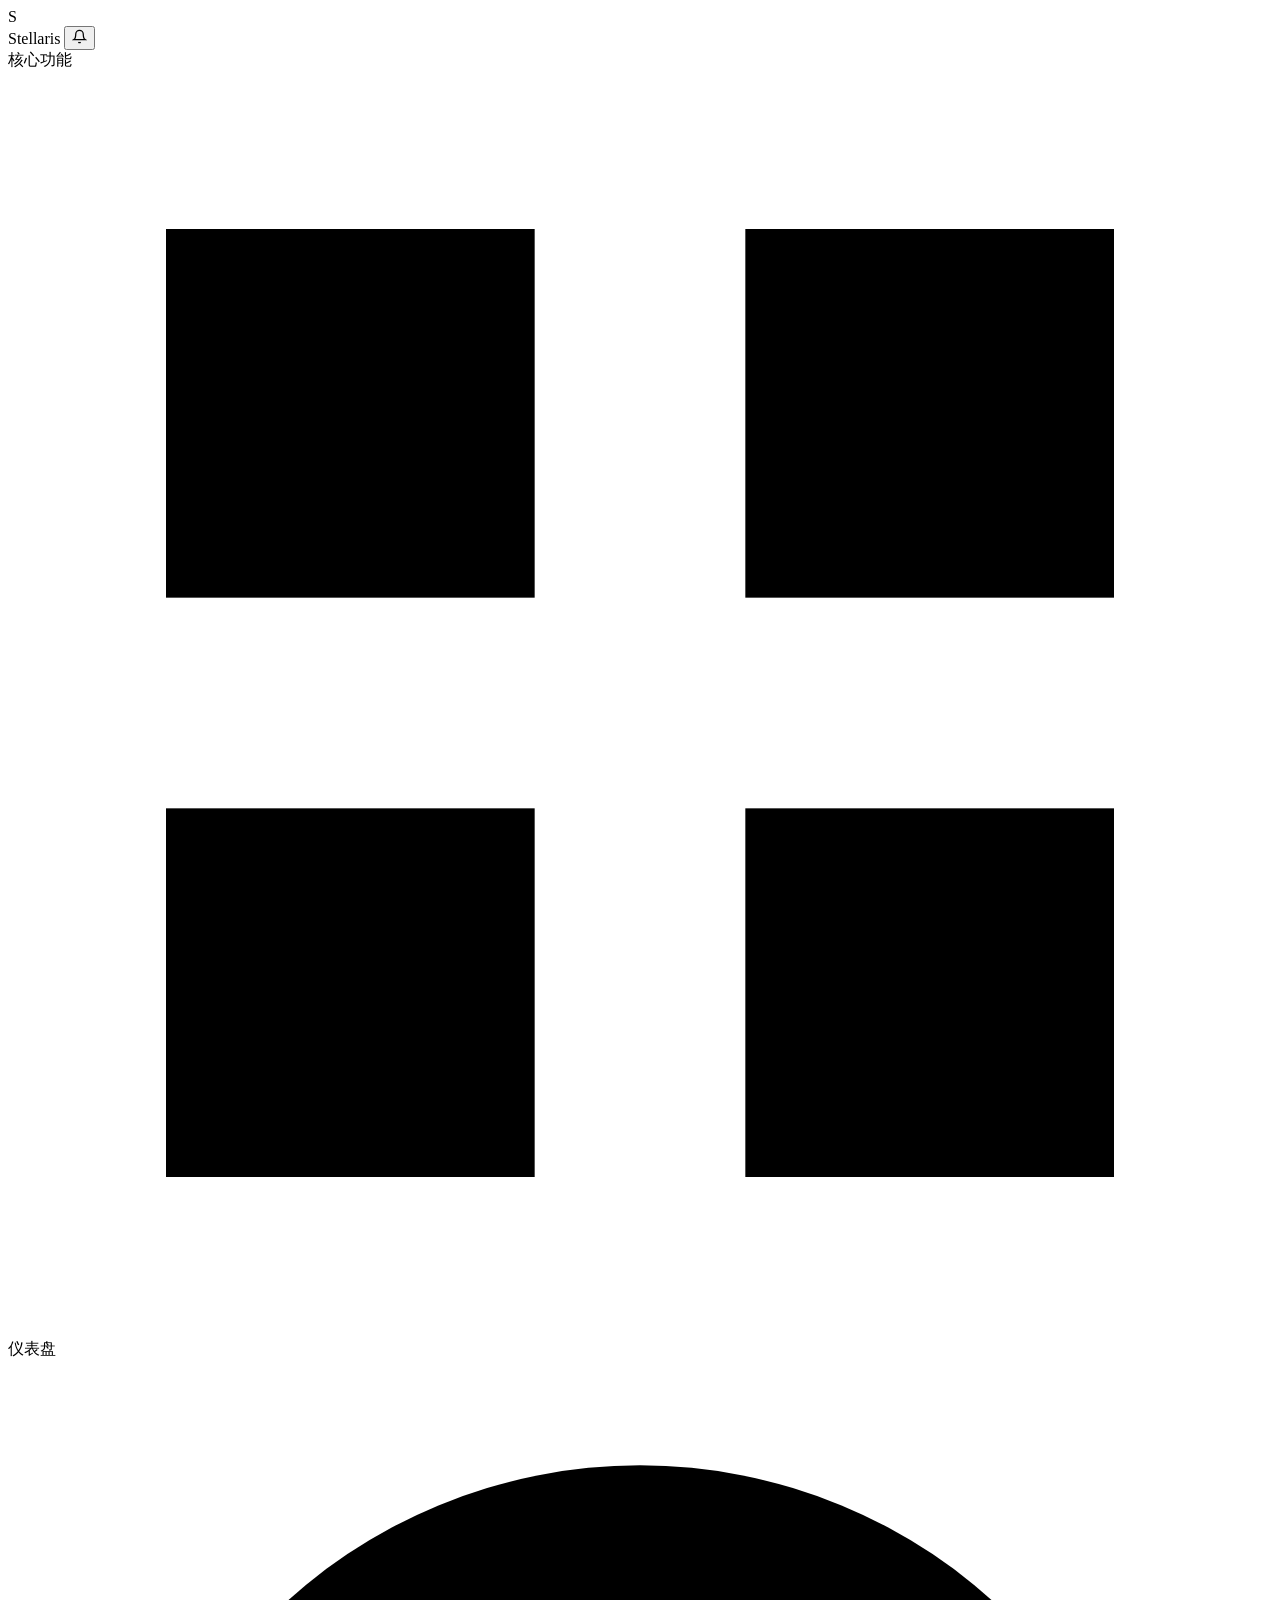
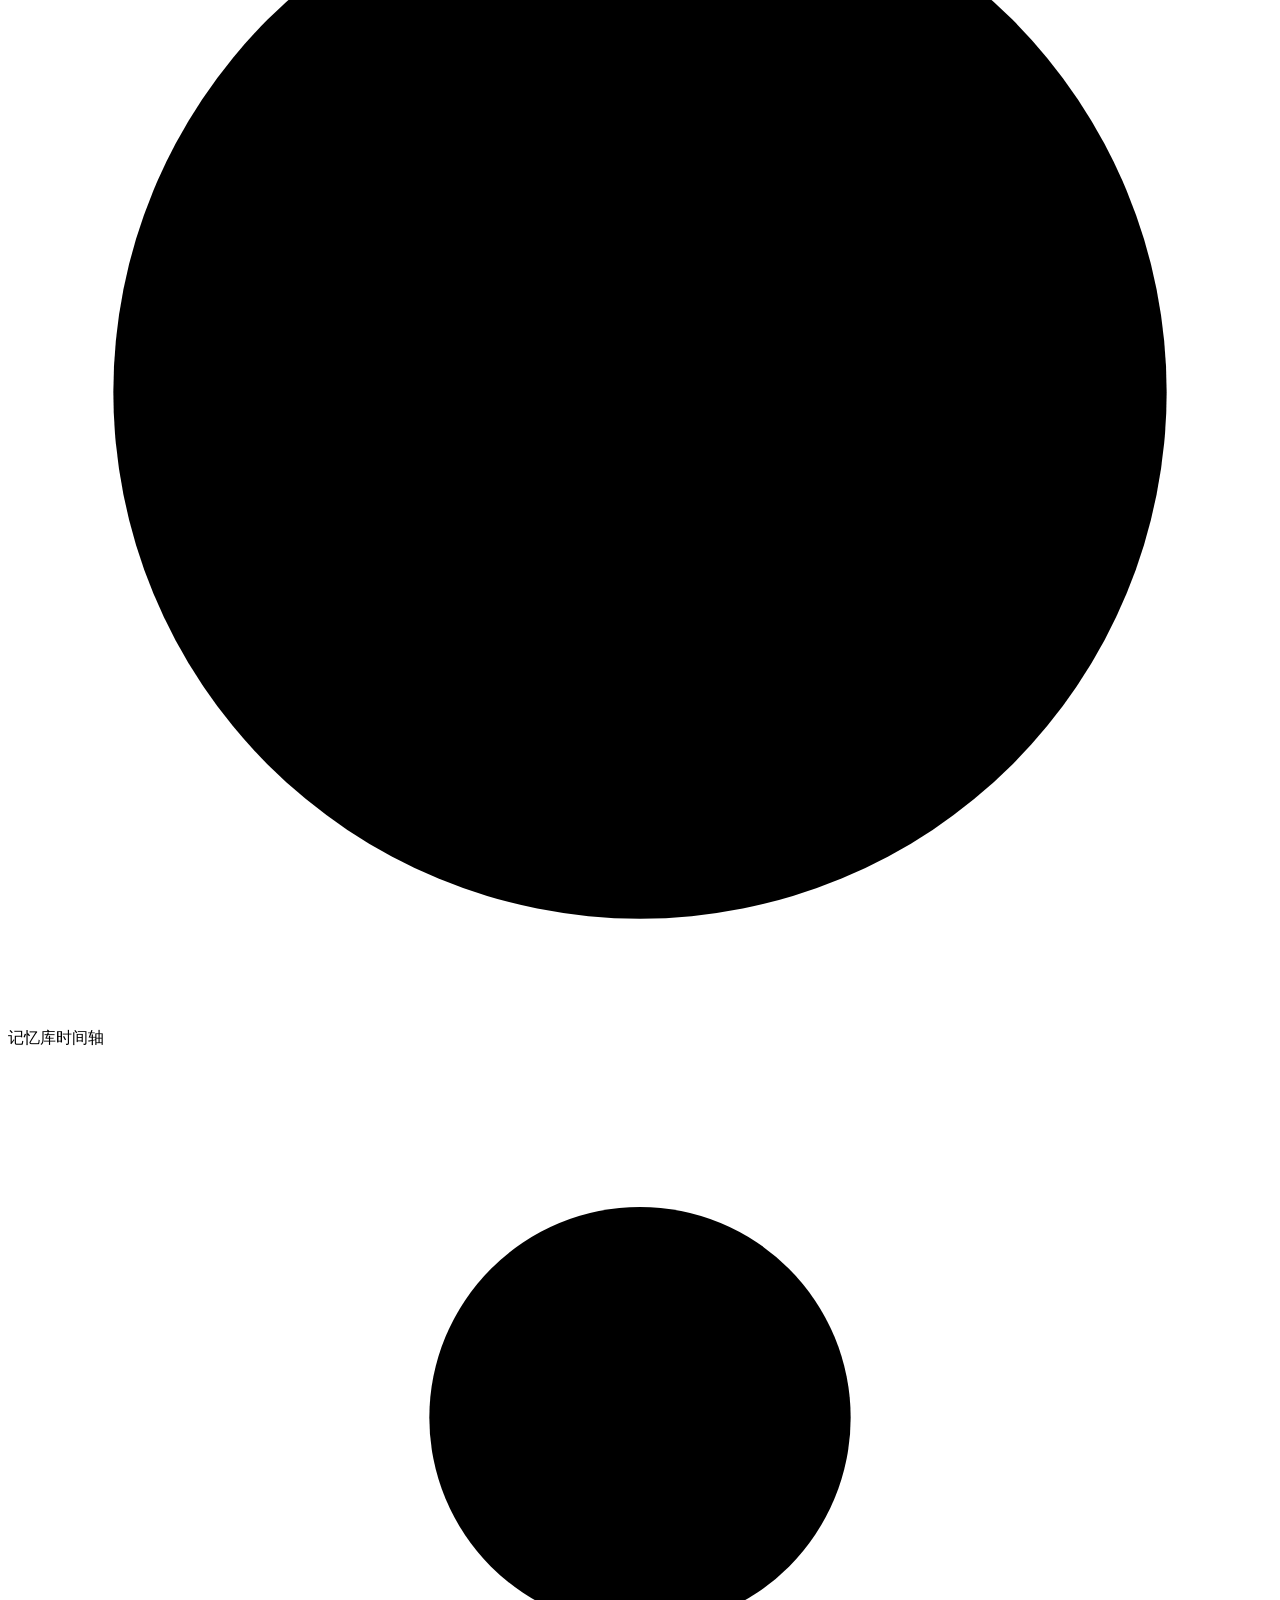
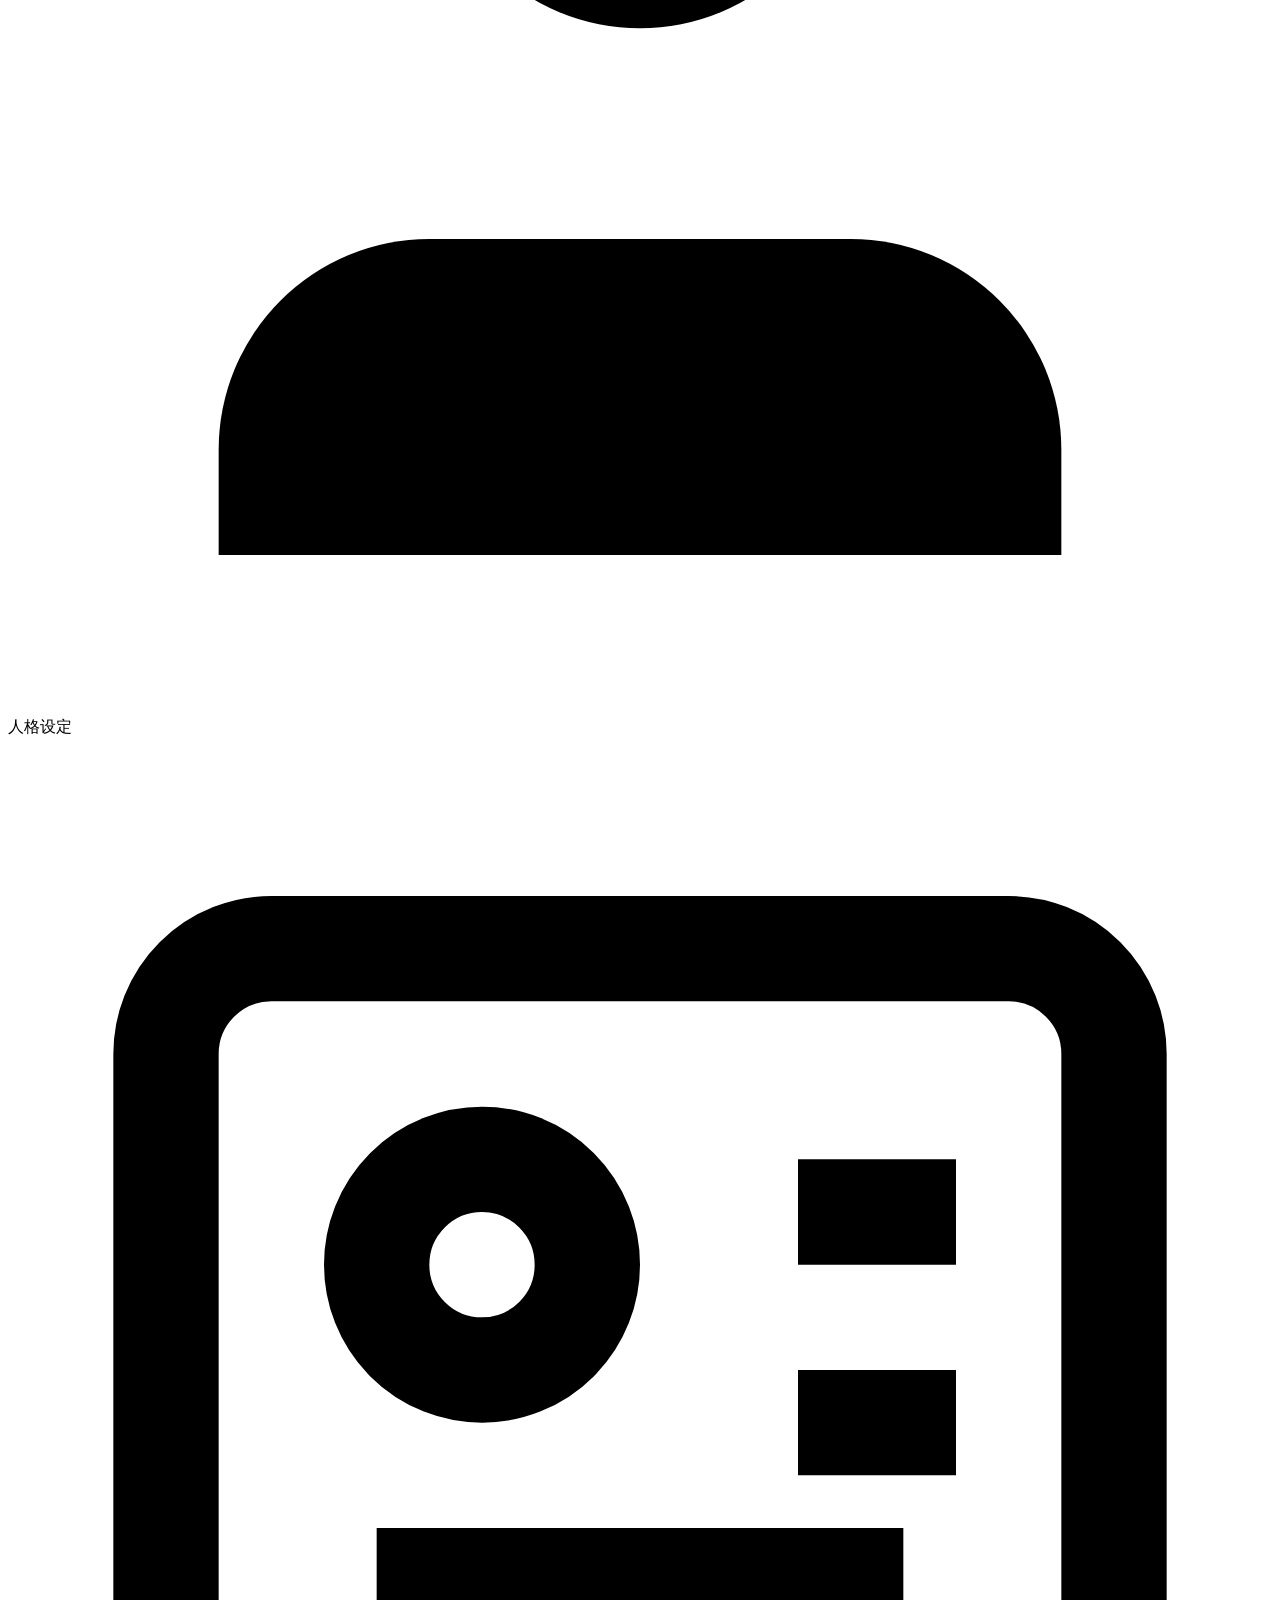
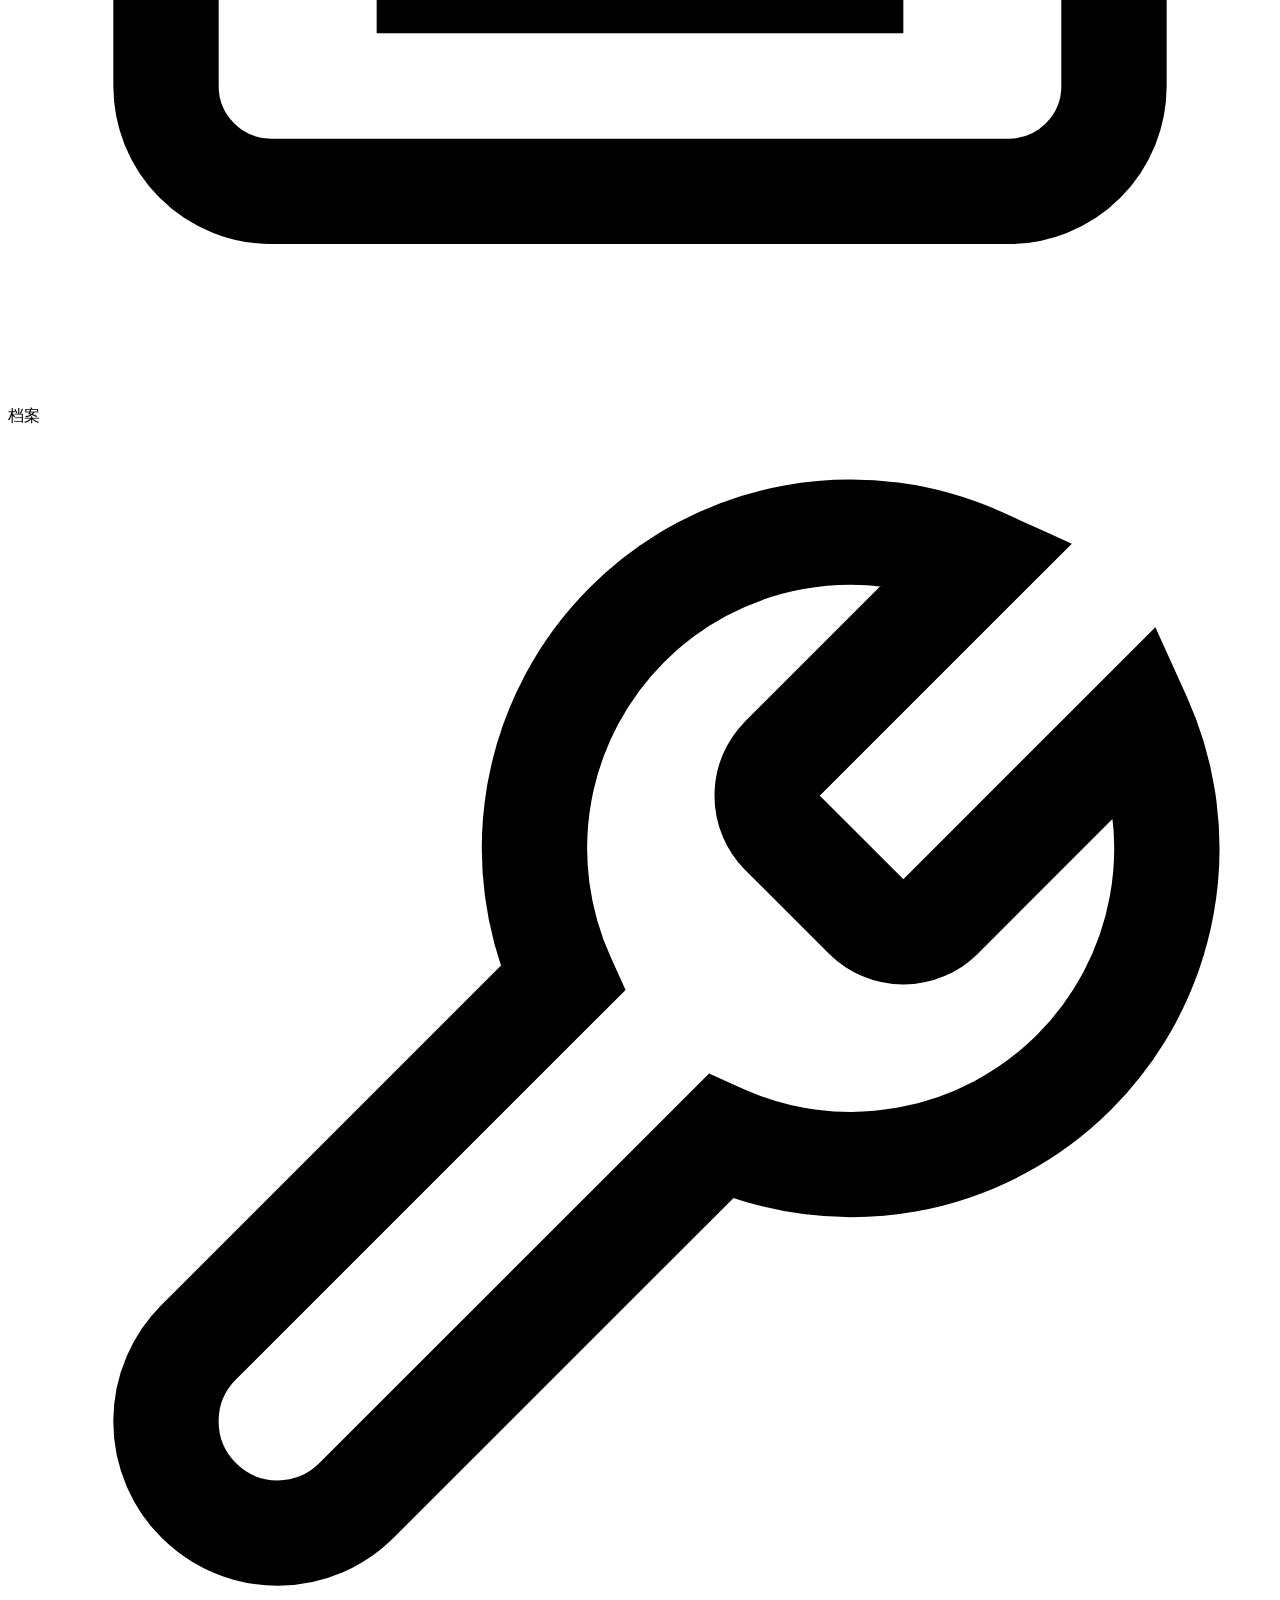
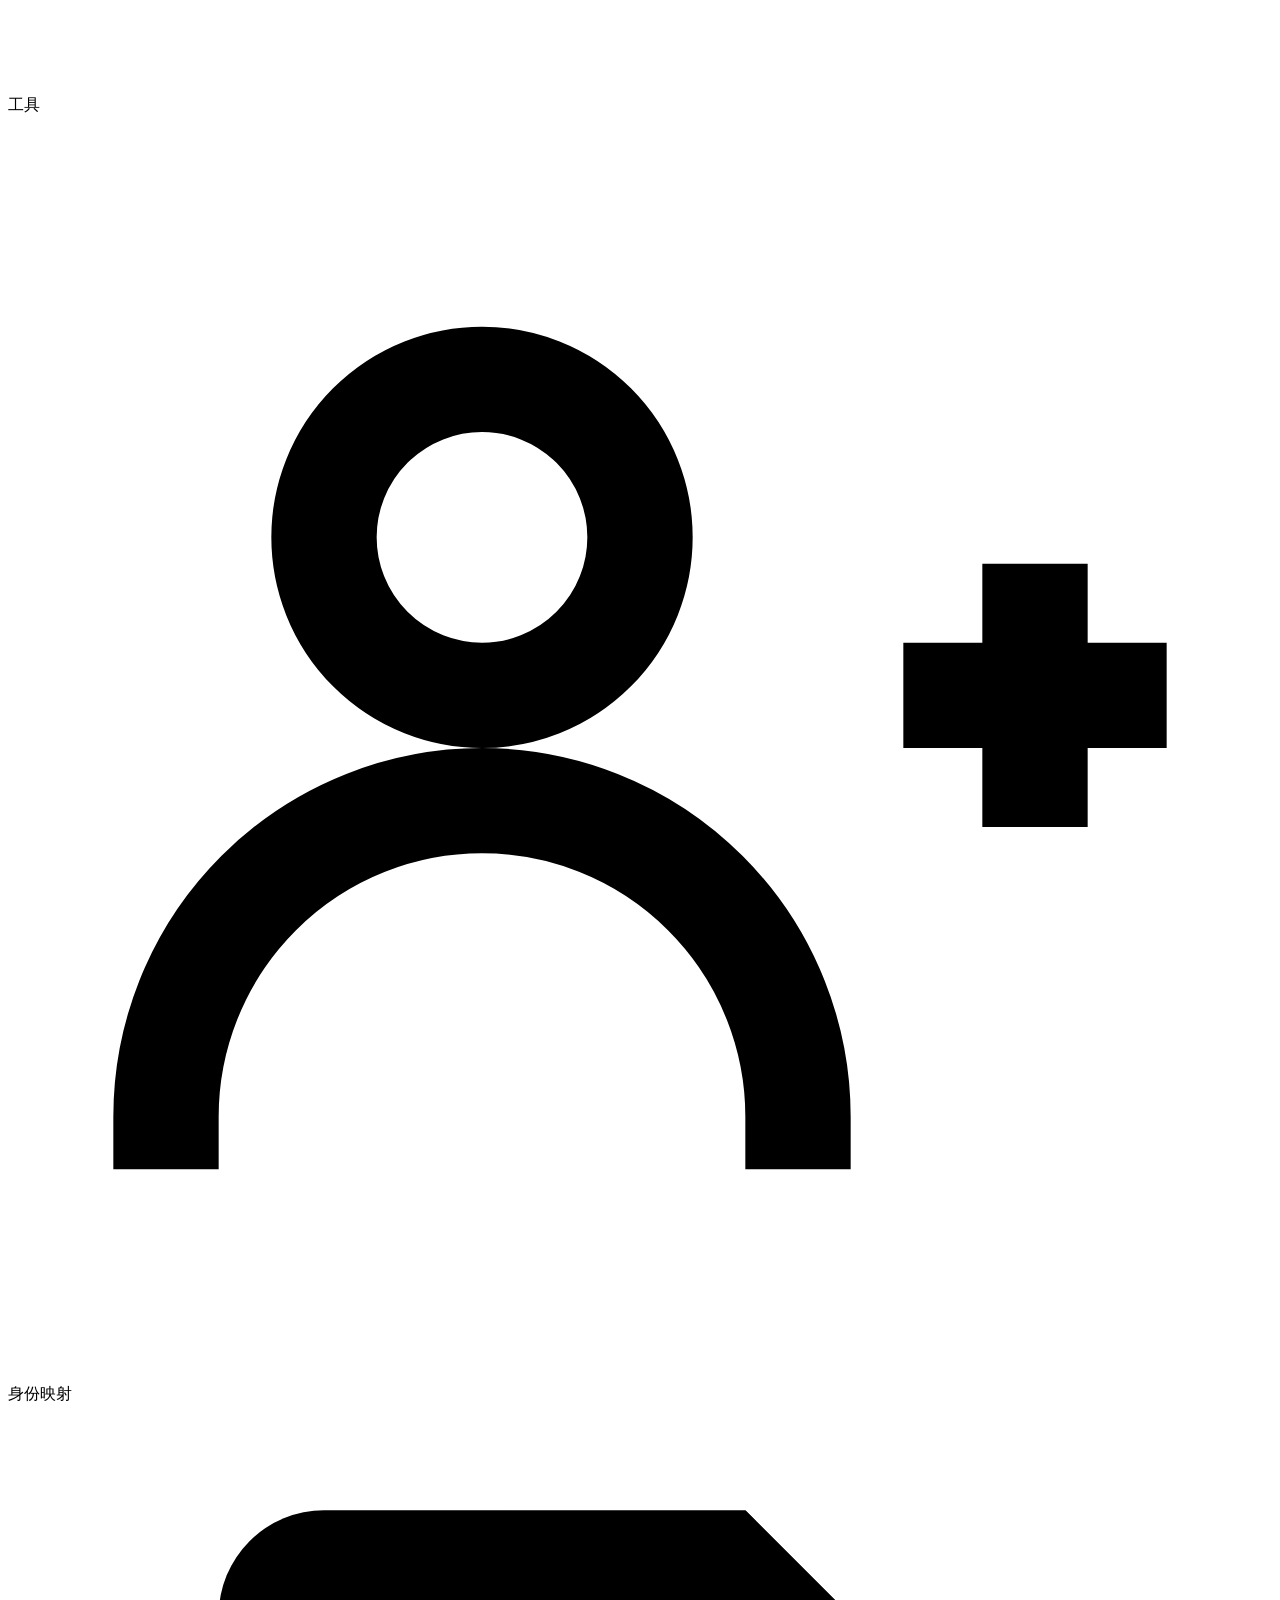
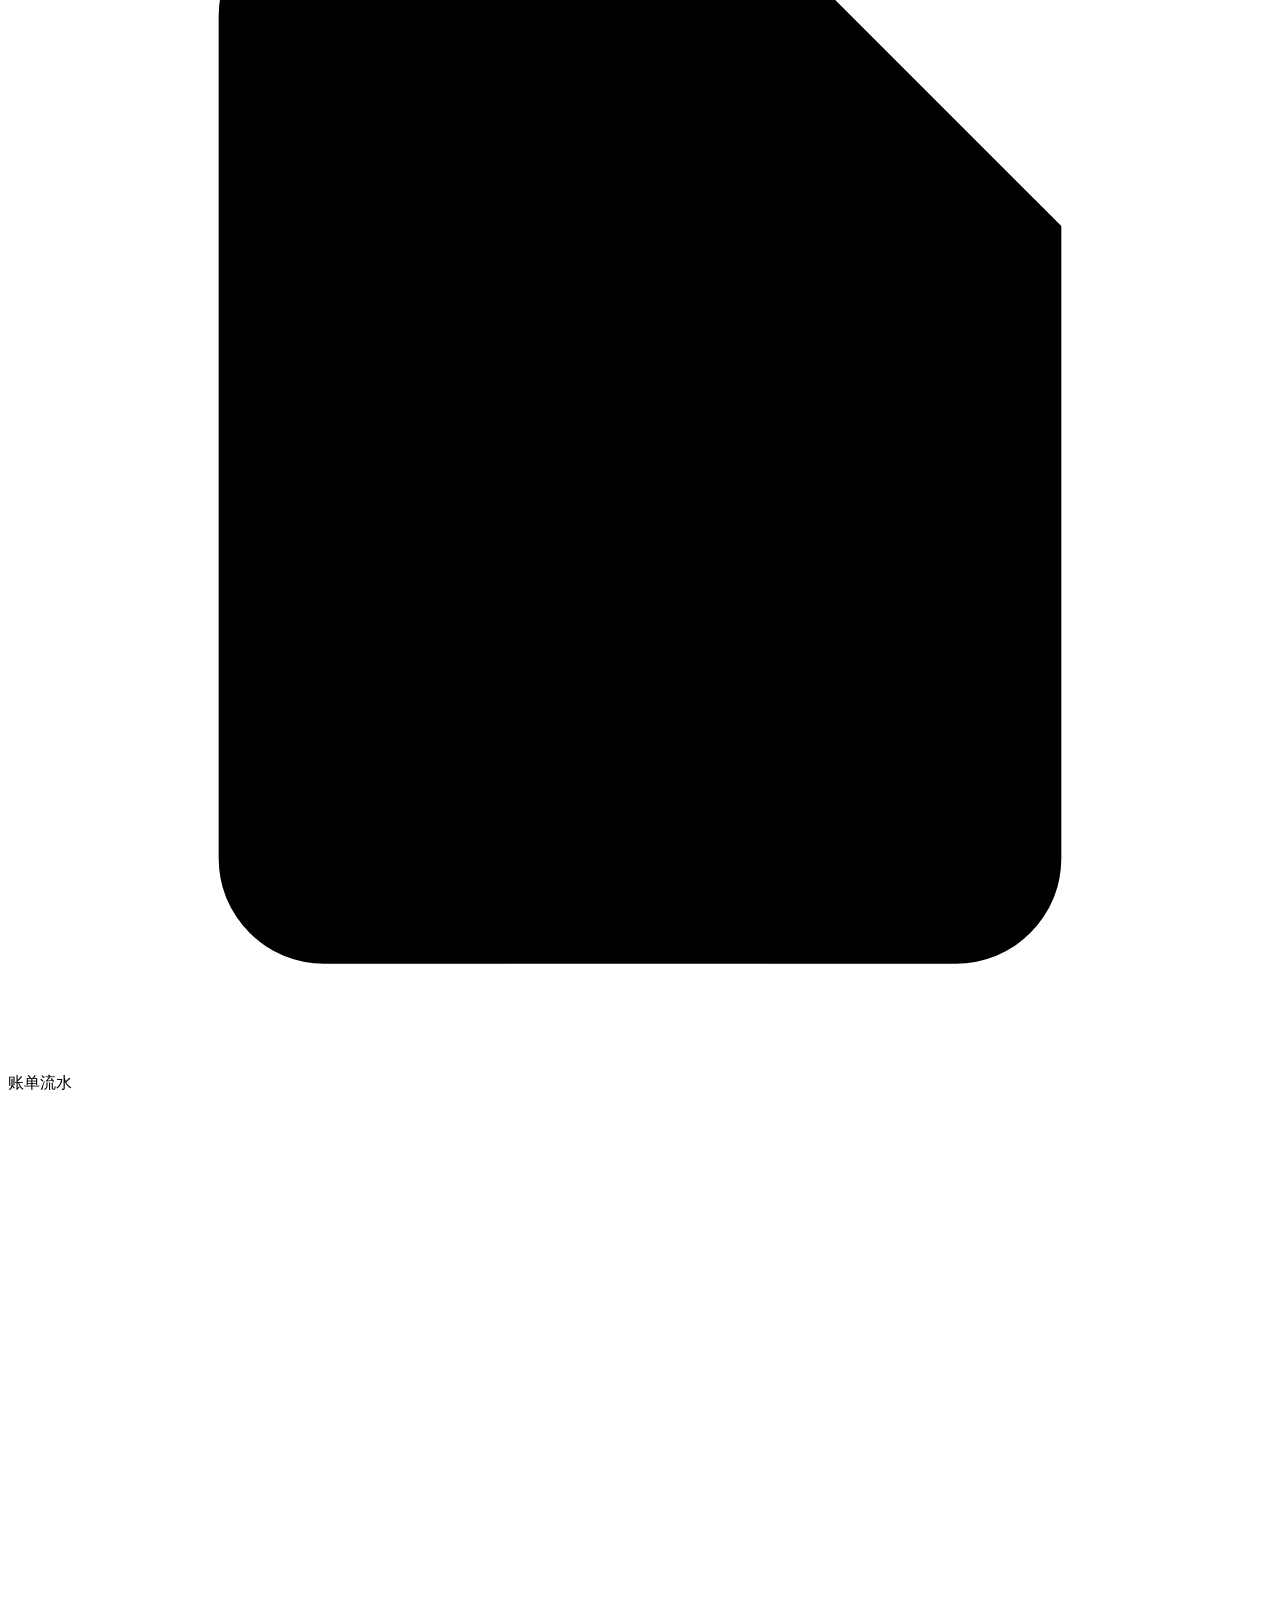
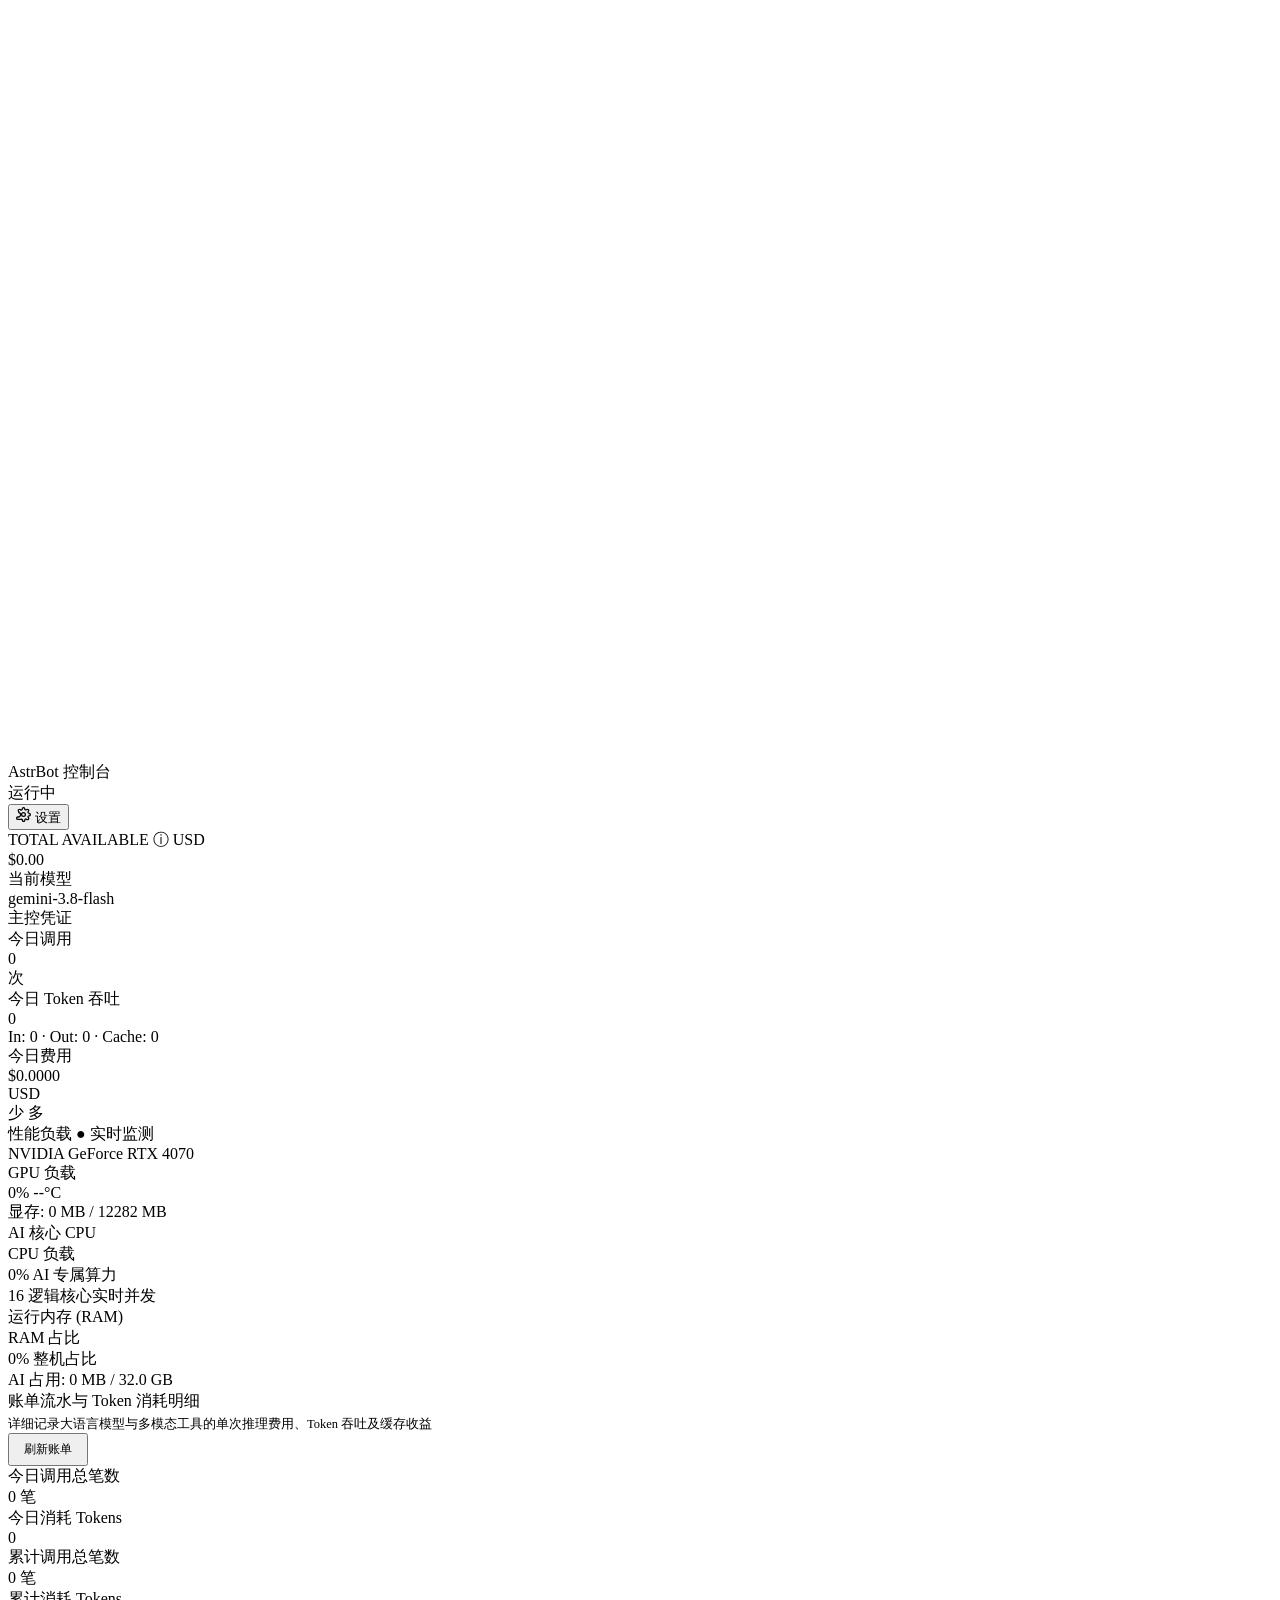
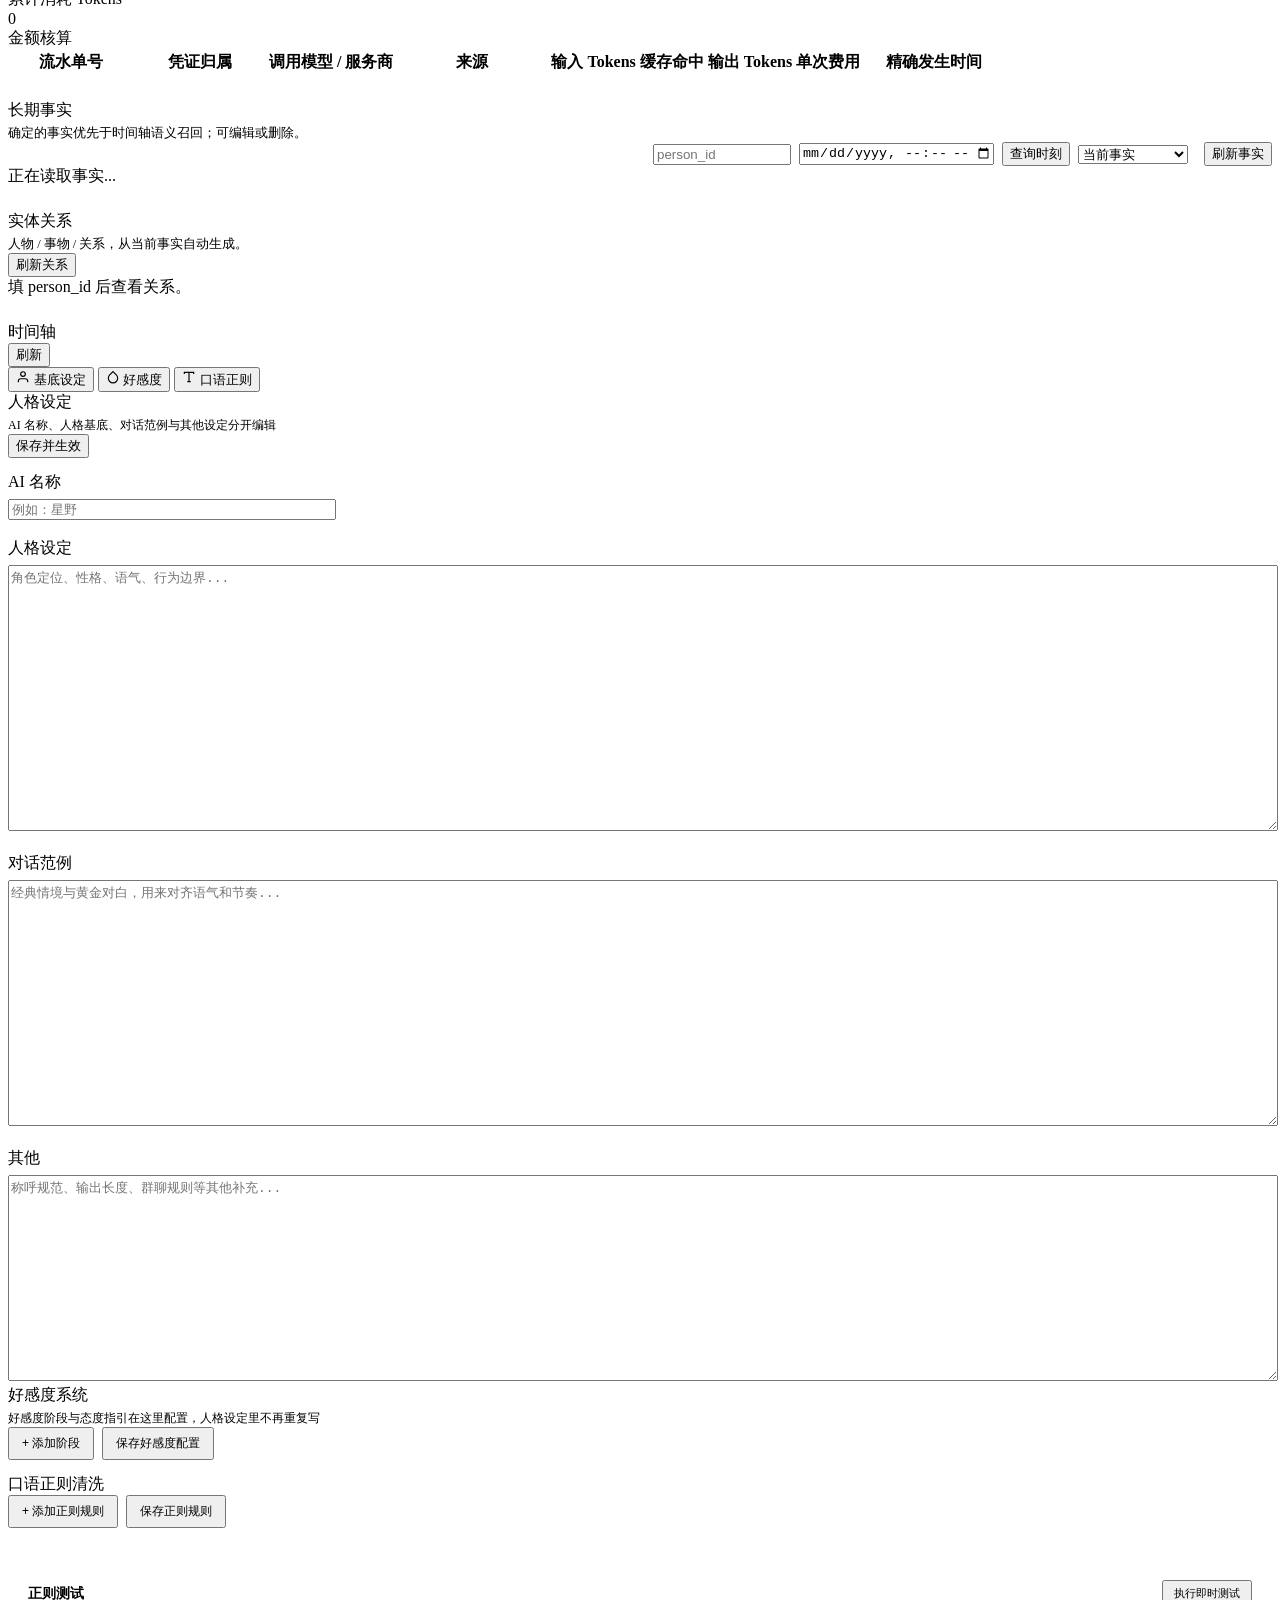
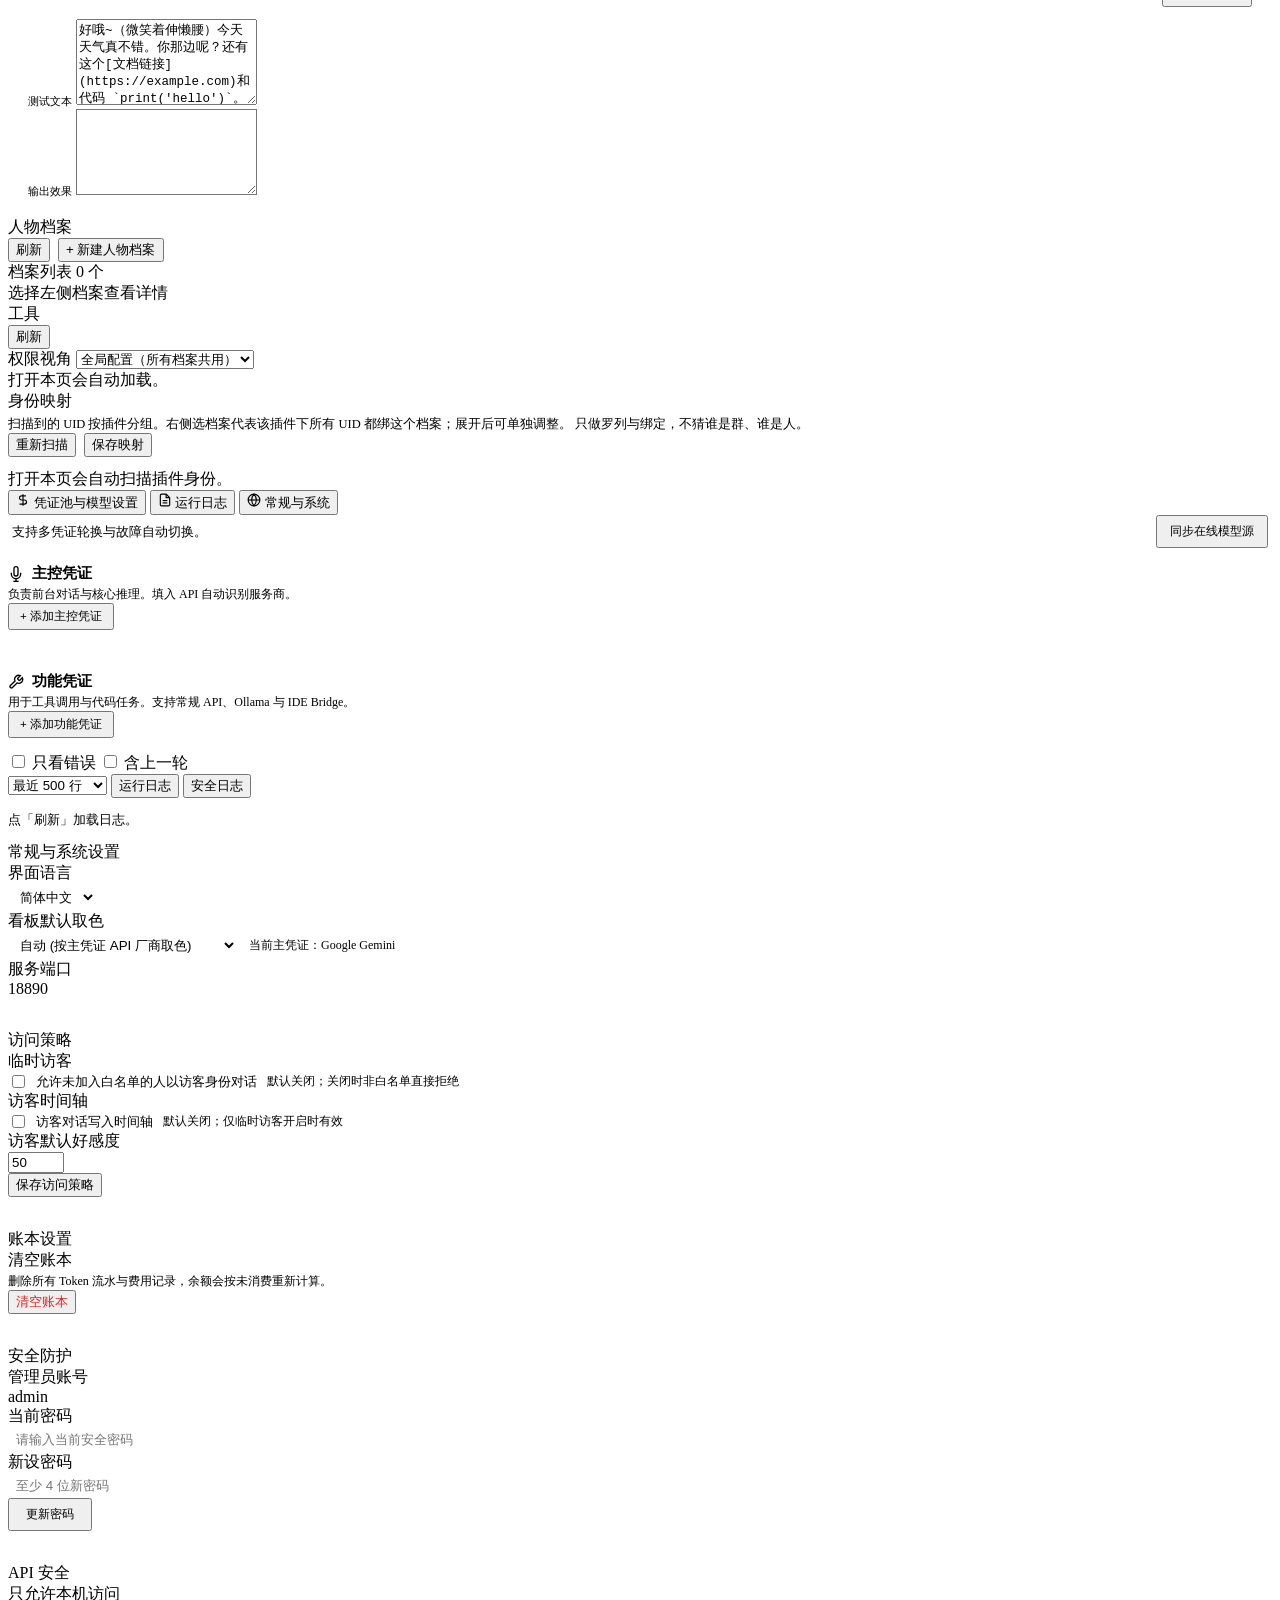
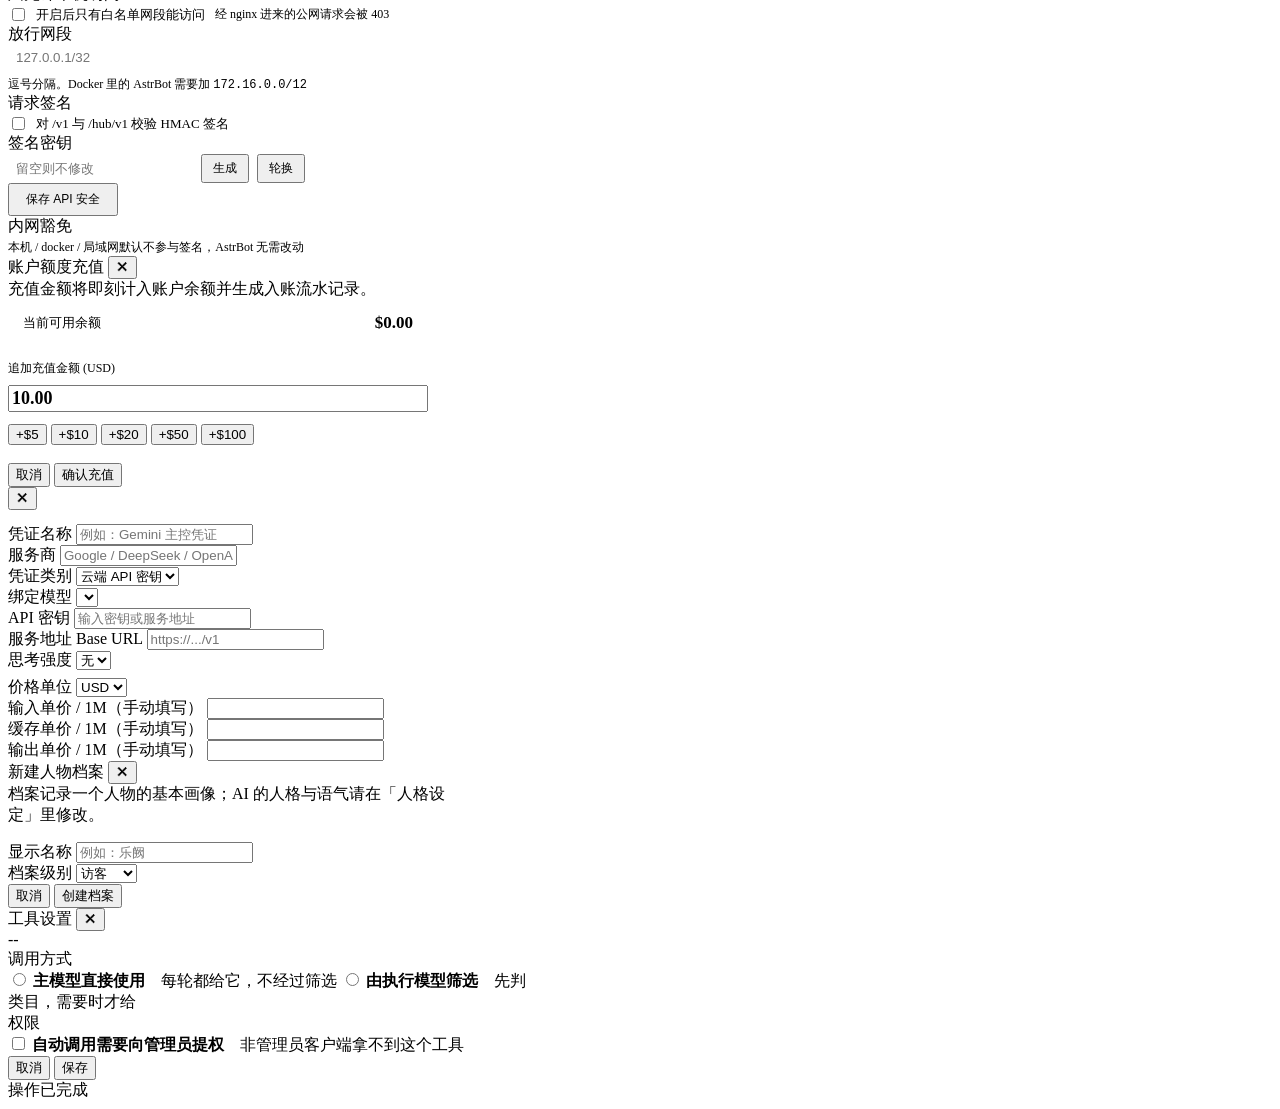
==== commit ca91a5a9: "安全：审计日志（写文件，不进时间轴） 时间轴是给 AI 的记忆，登录/配置变更/签名拒绝这类运维事件不该混进去。 新增 agent_core/audit_log.py，落 logs/audit.log" ====
--- a/console/index.html
+++ b/console/index.html
@@ -709,7 +709,8 @@
                             <option value="500" selected>最近 500 行</option>
                             <option value="1500">最近 1500 行</option>
                         </select>
-                        <button class="btn btn-secondary" onclick="loadLogs()">刷新</button>
+                        <button class="btn btn-secondary" onclick="loadLogs()">运行日志</button>
+                        <button class="btn btn-secondary" onclick="loadAudit()">安全日志</button>
                     </div>
                     <pre id="logs-view" class="logs-view">点「刷新」加载日志。</pre>
                 </div>
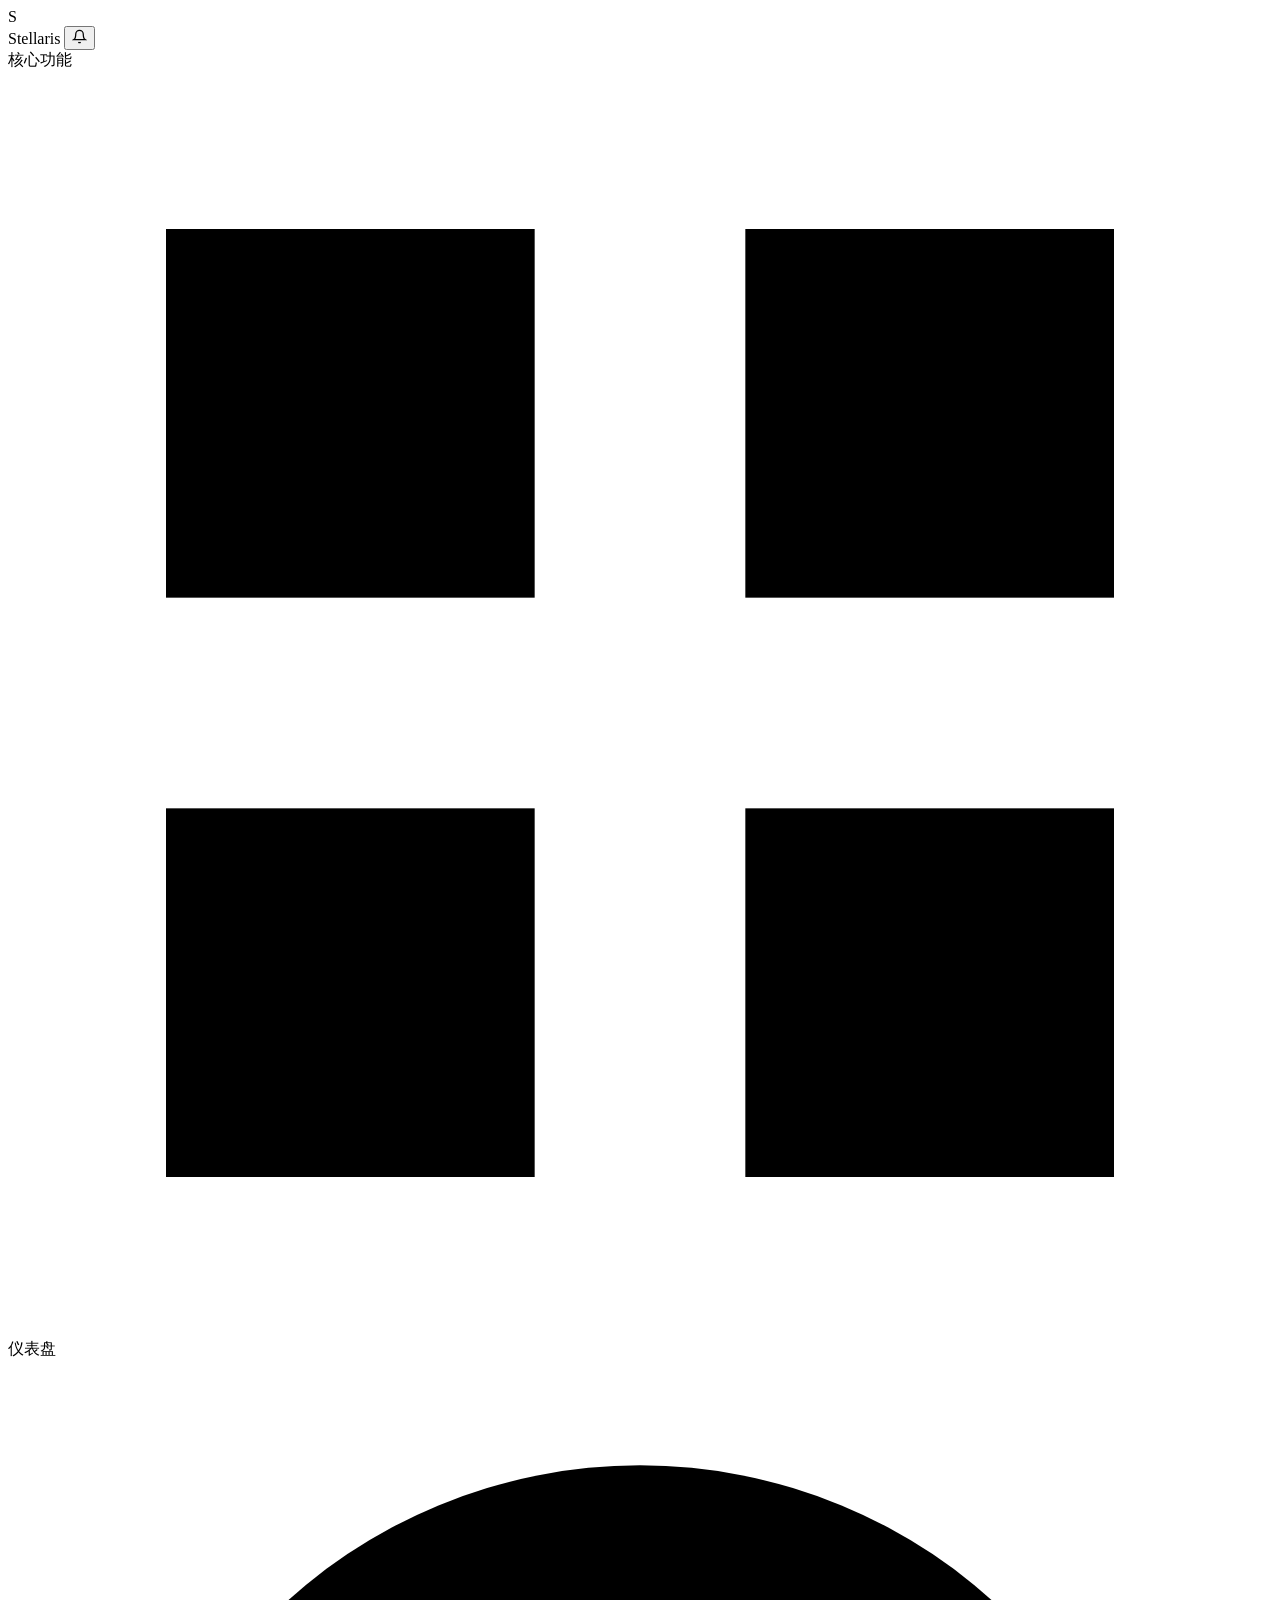
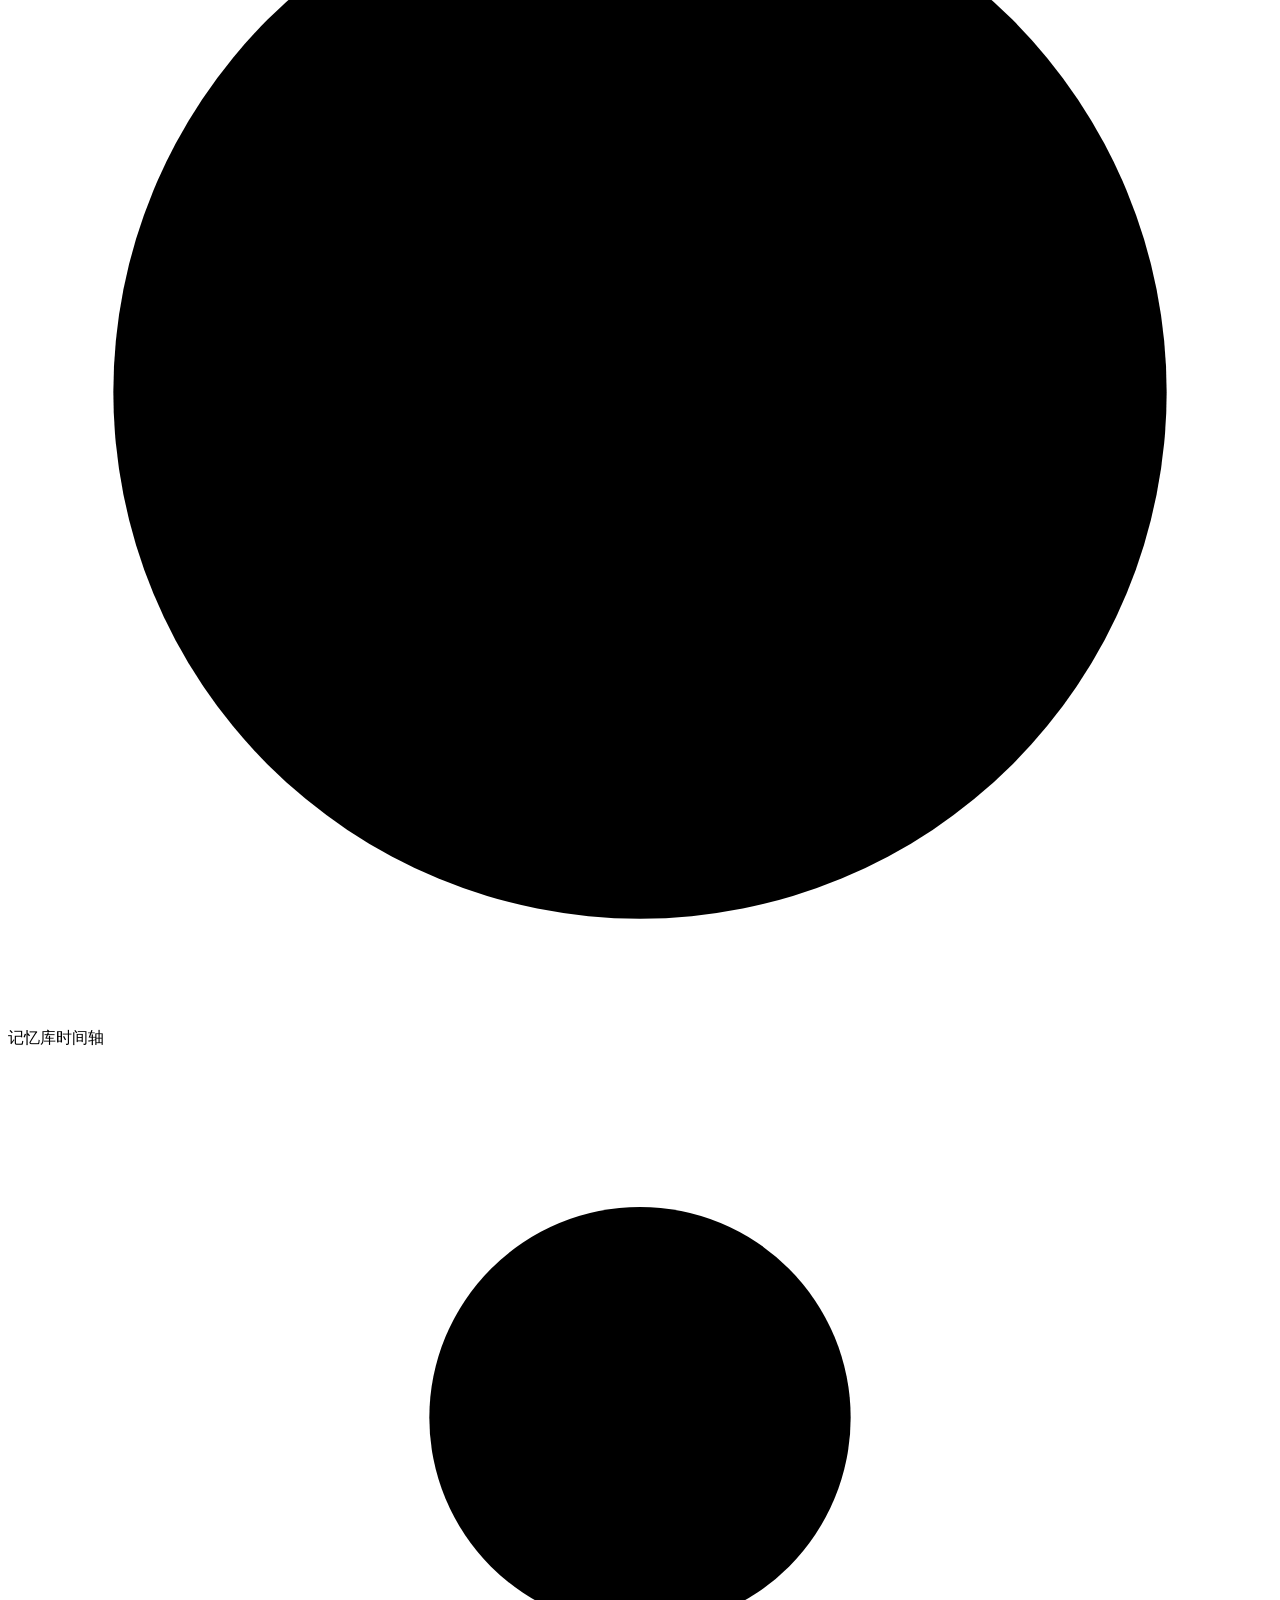
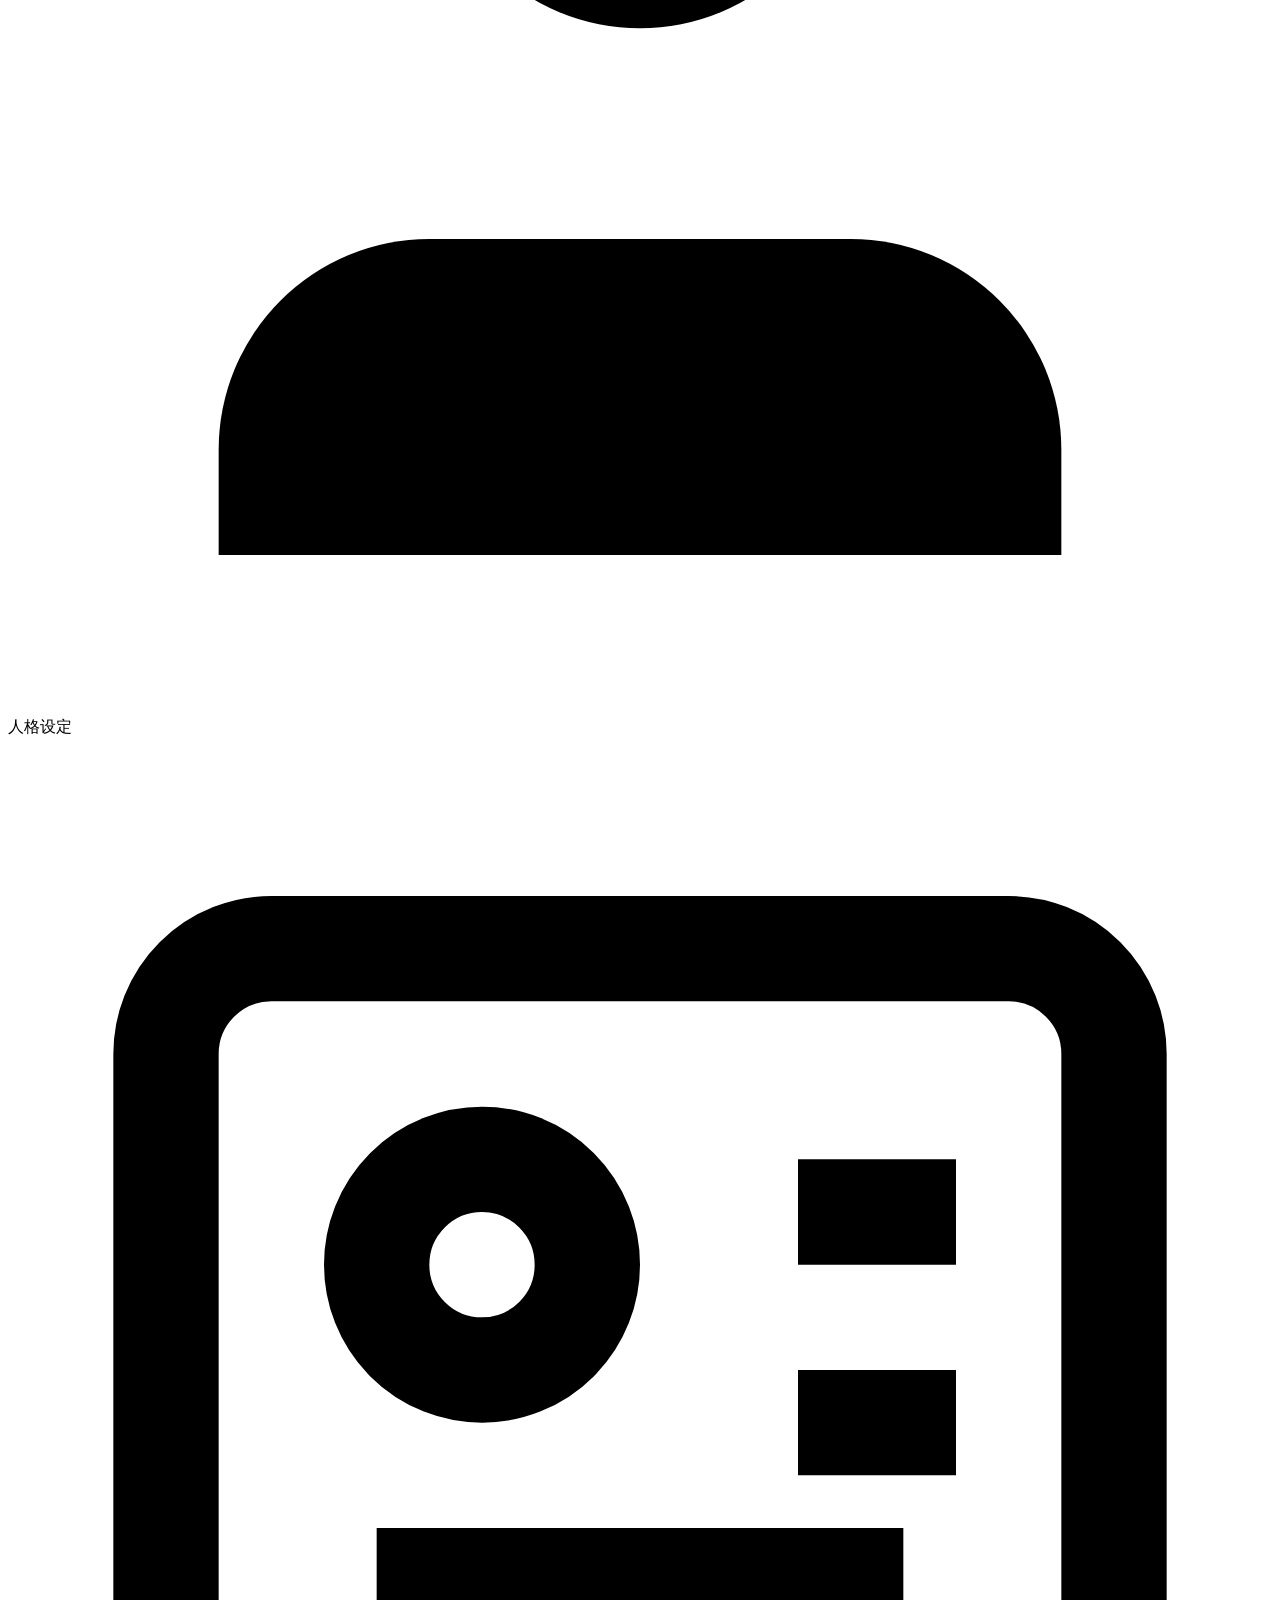
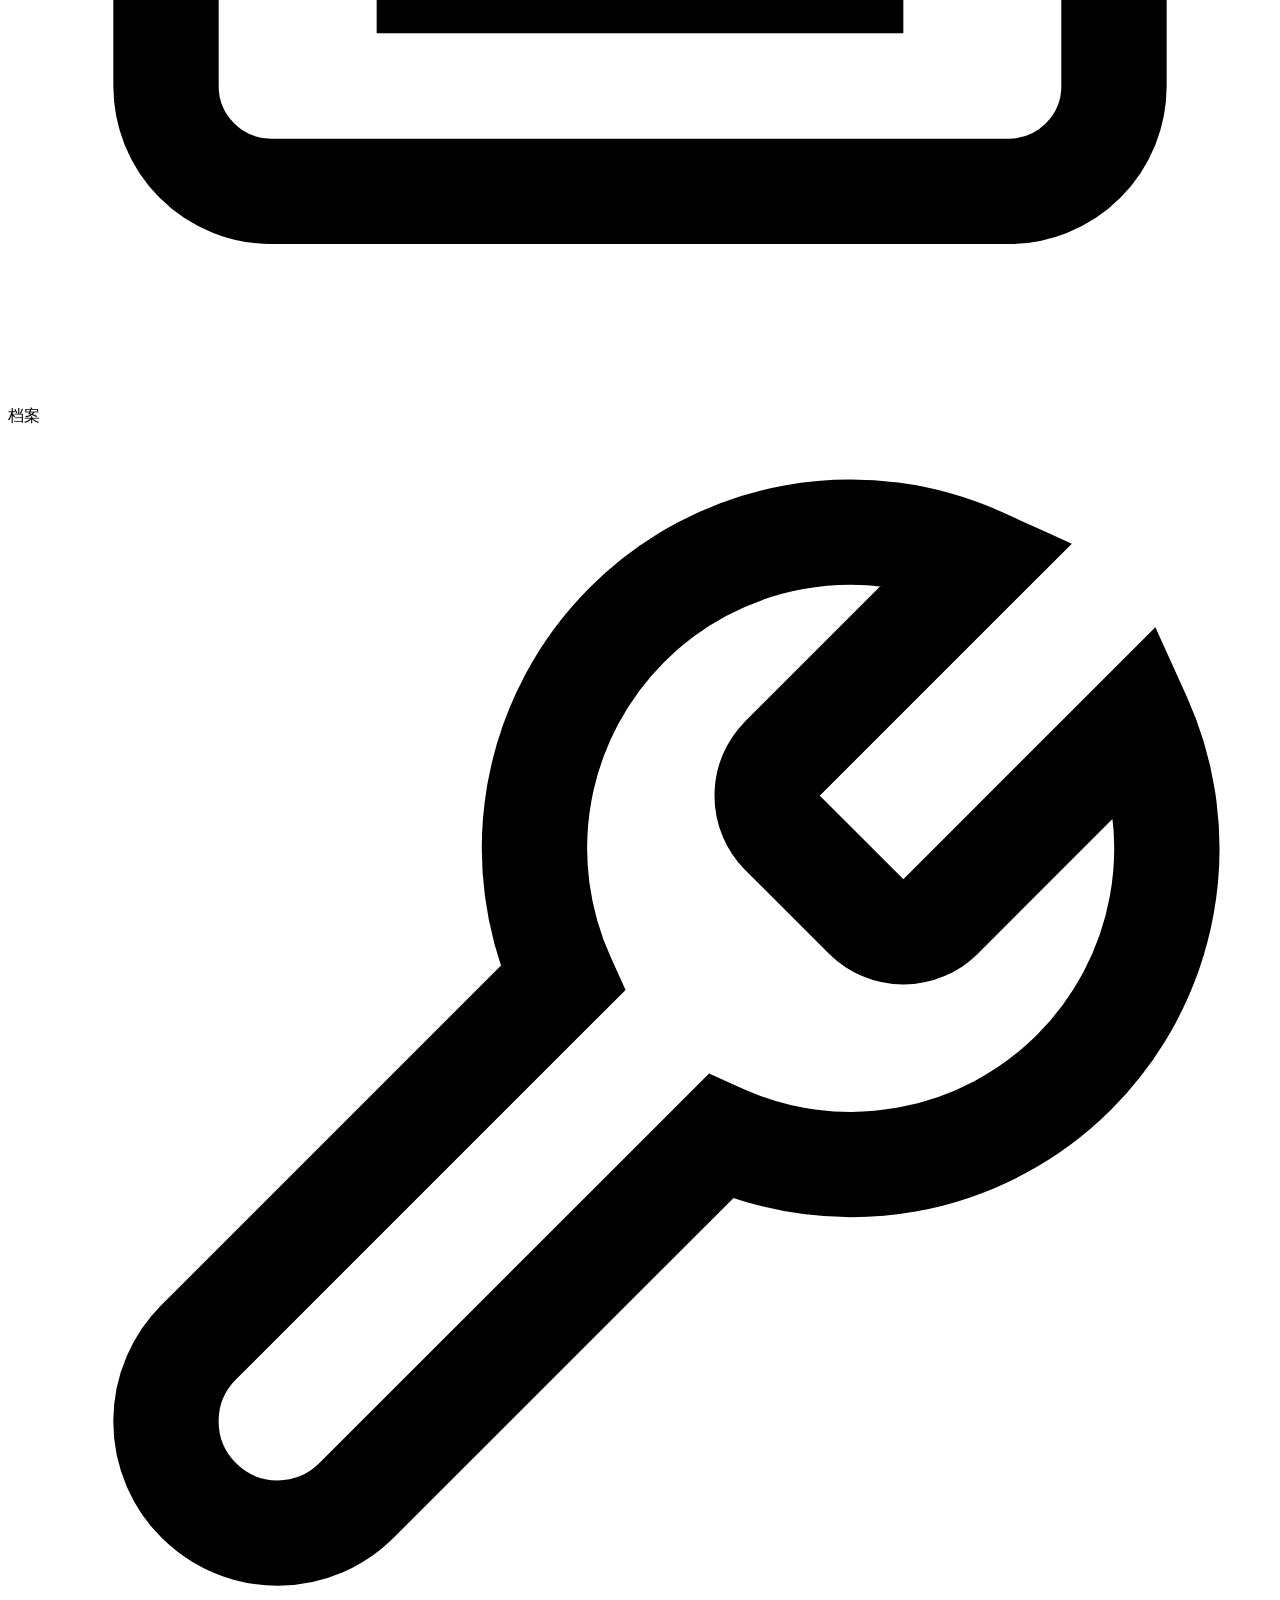
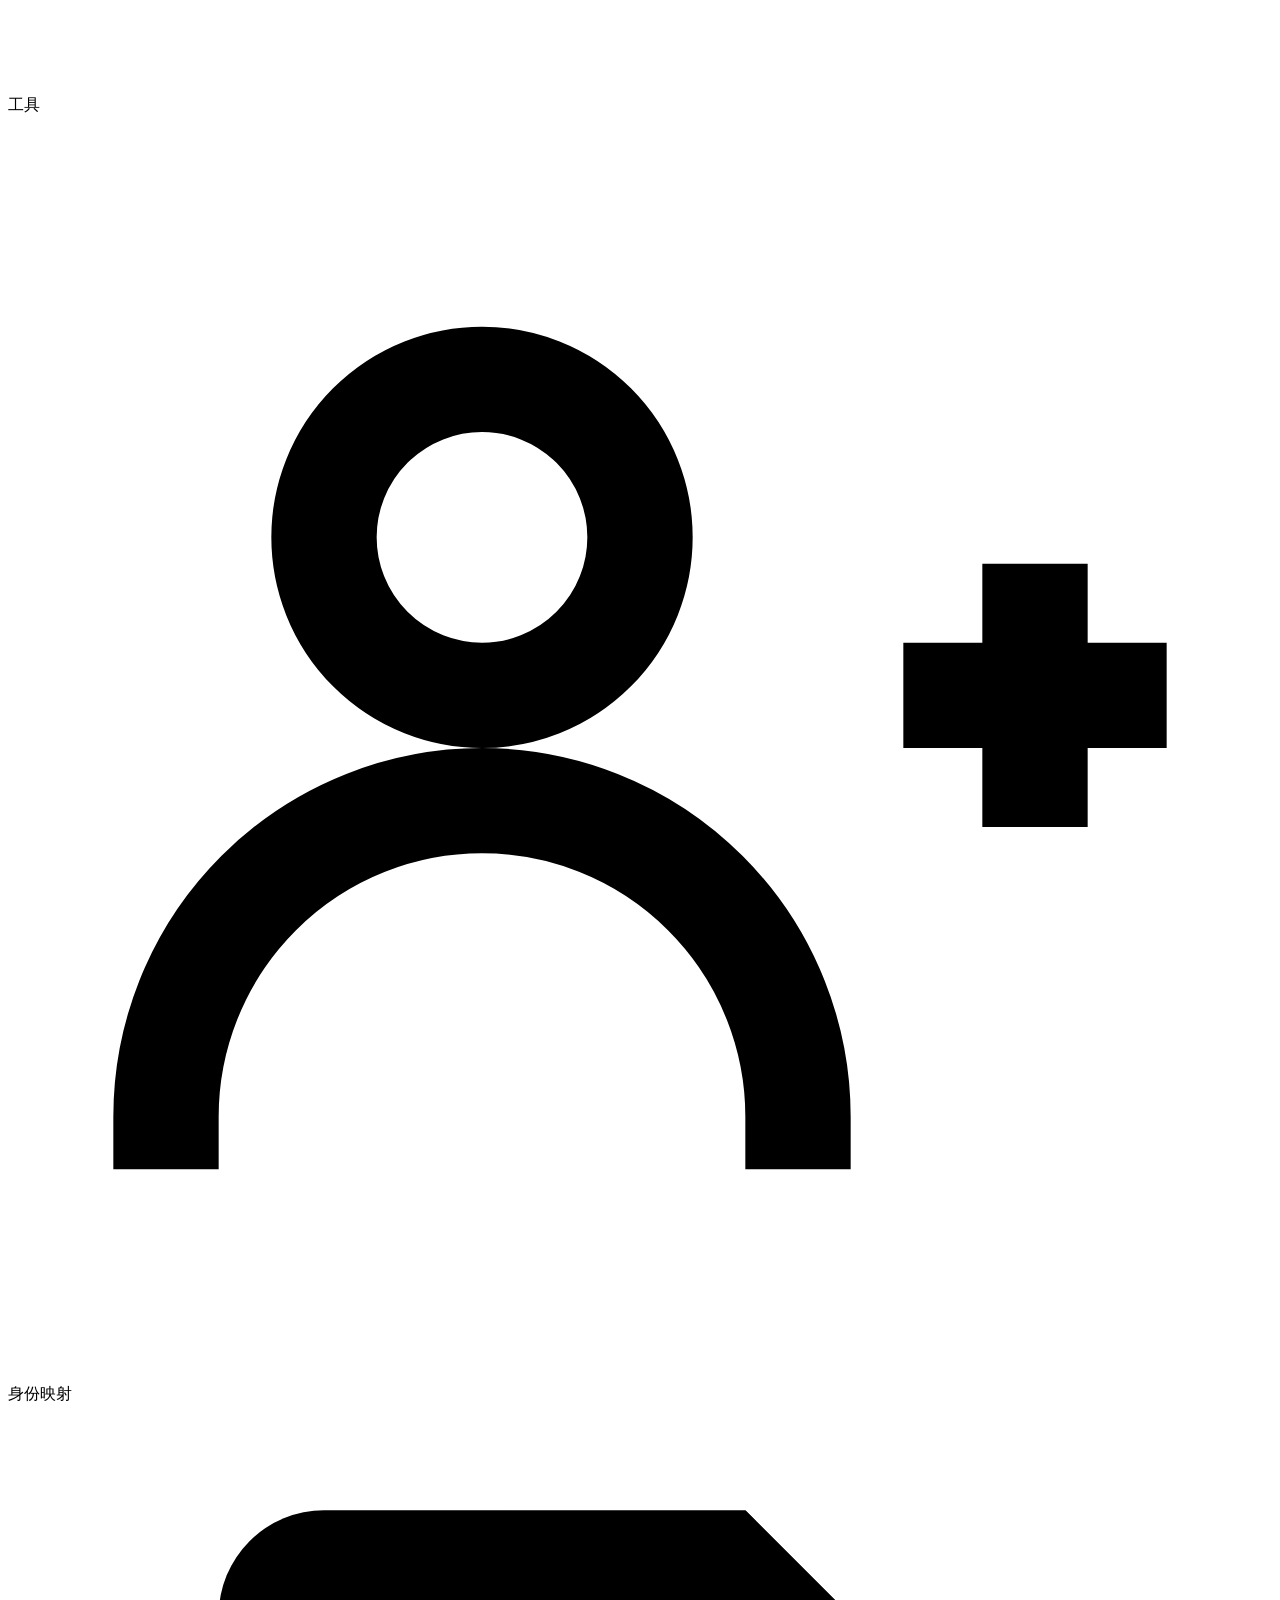
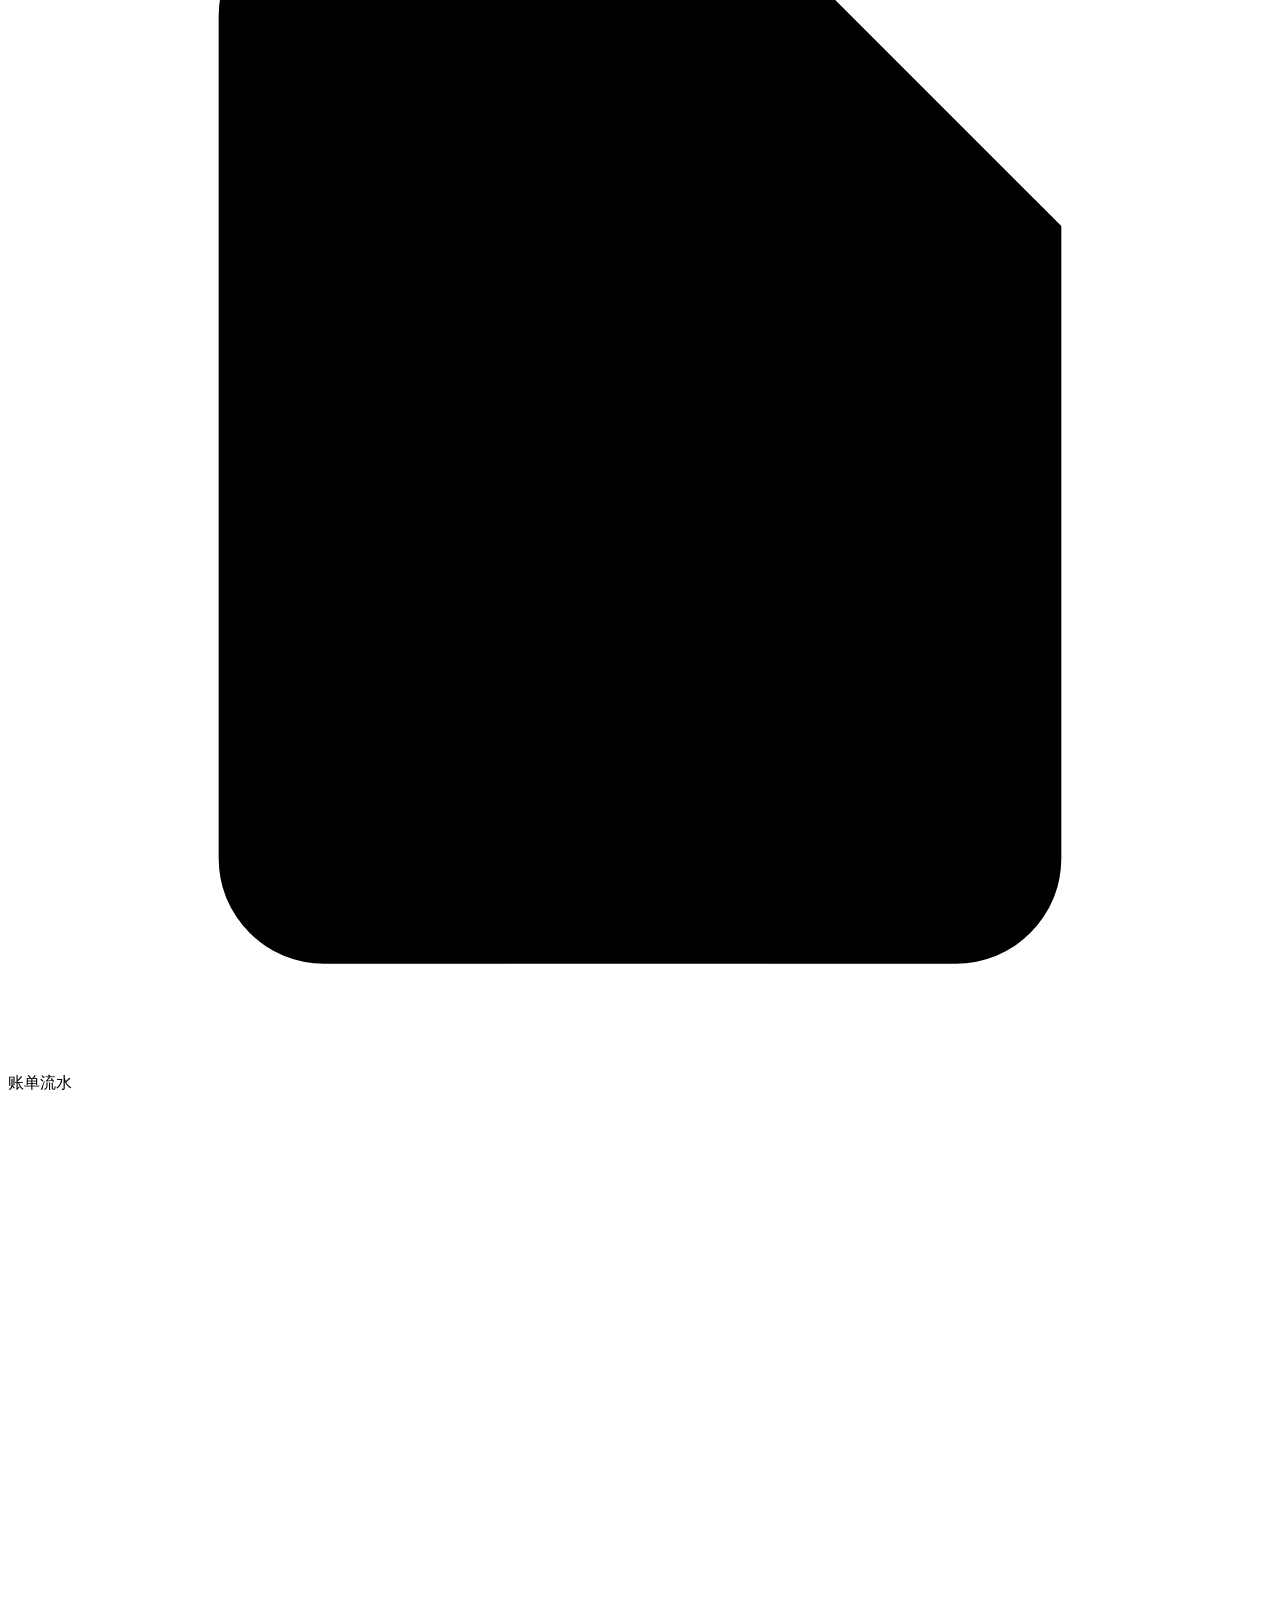
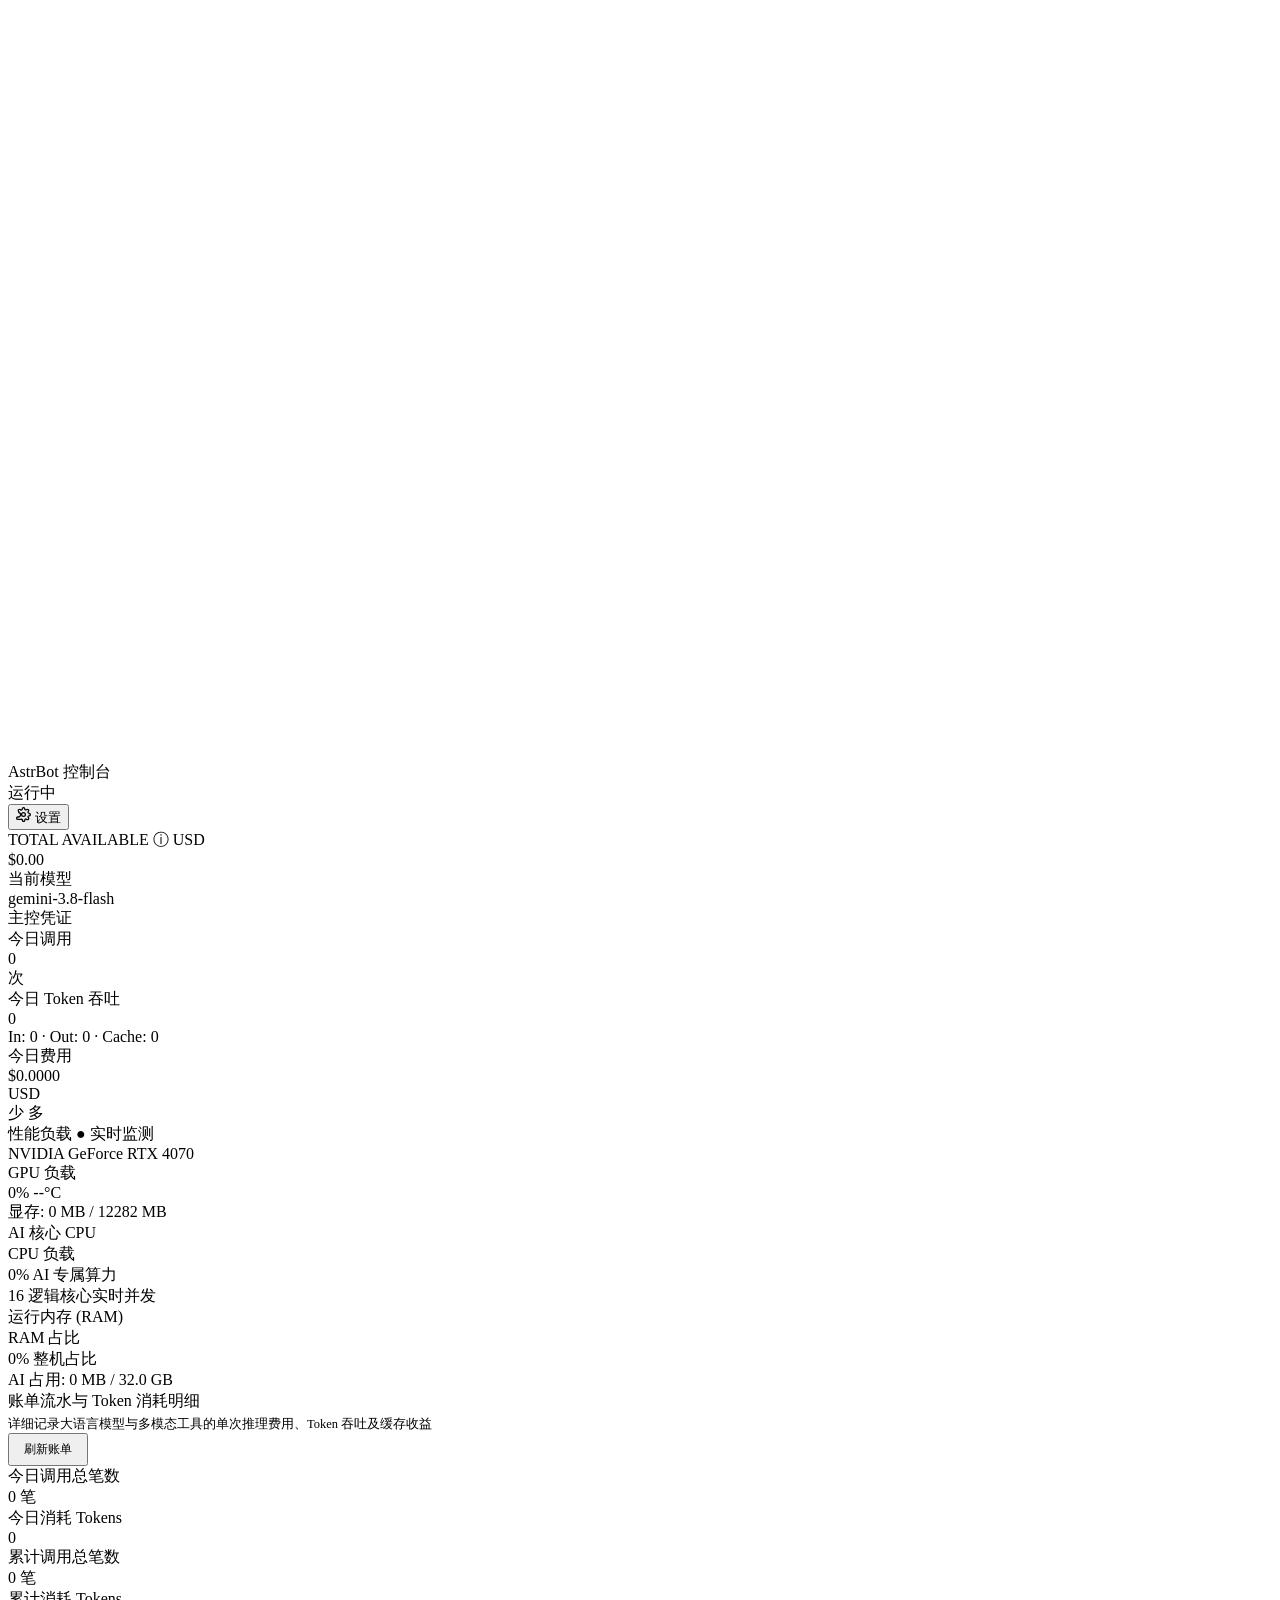
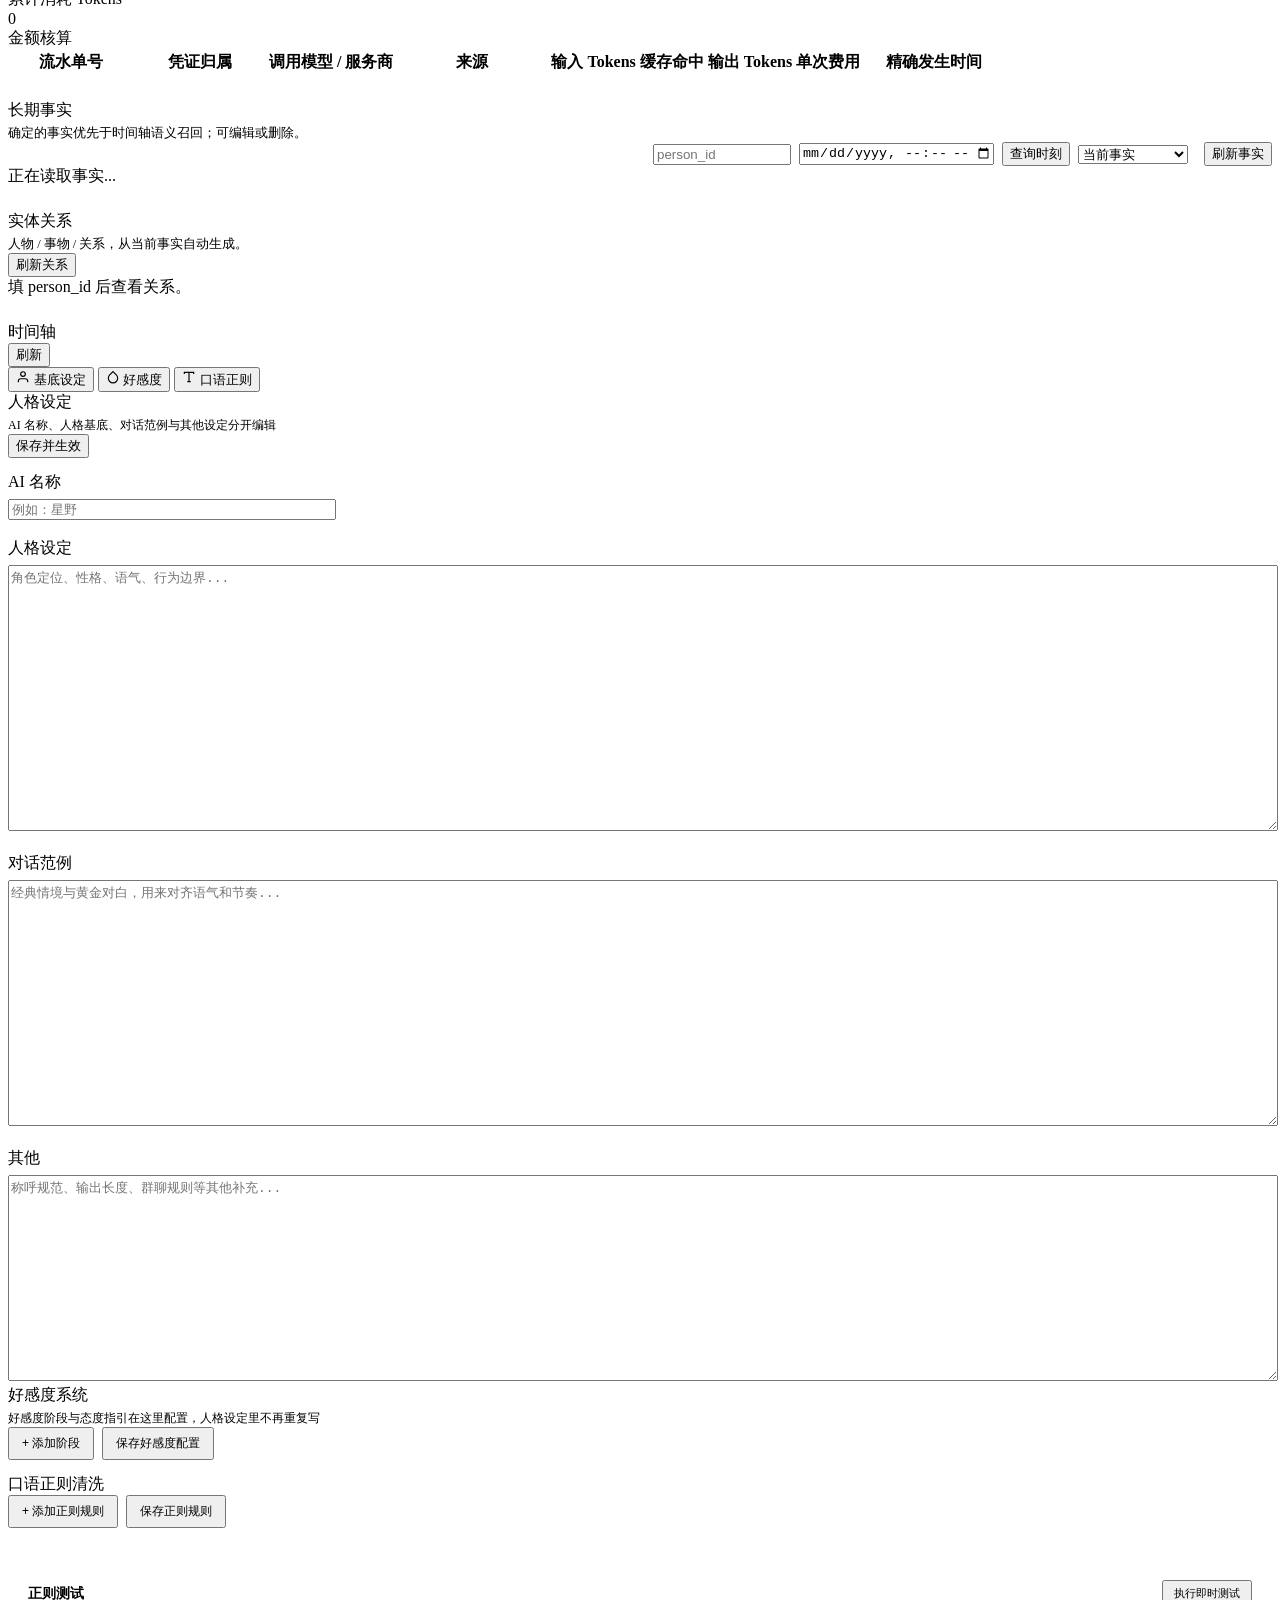
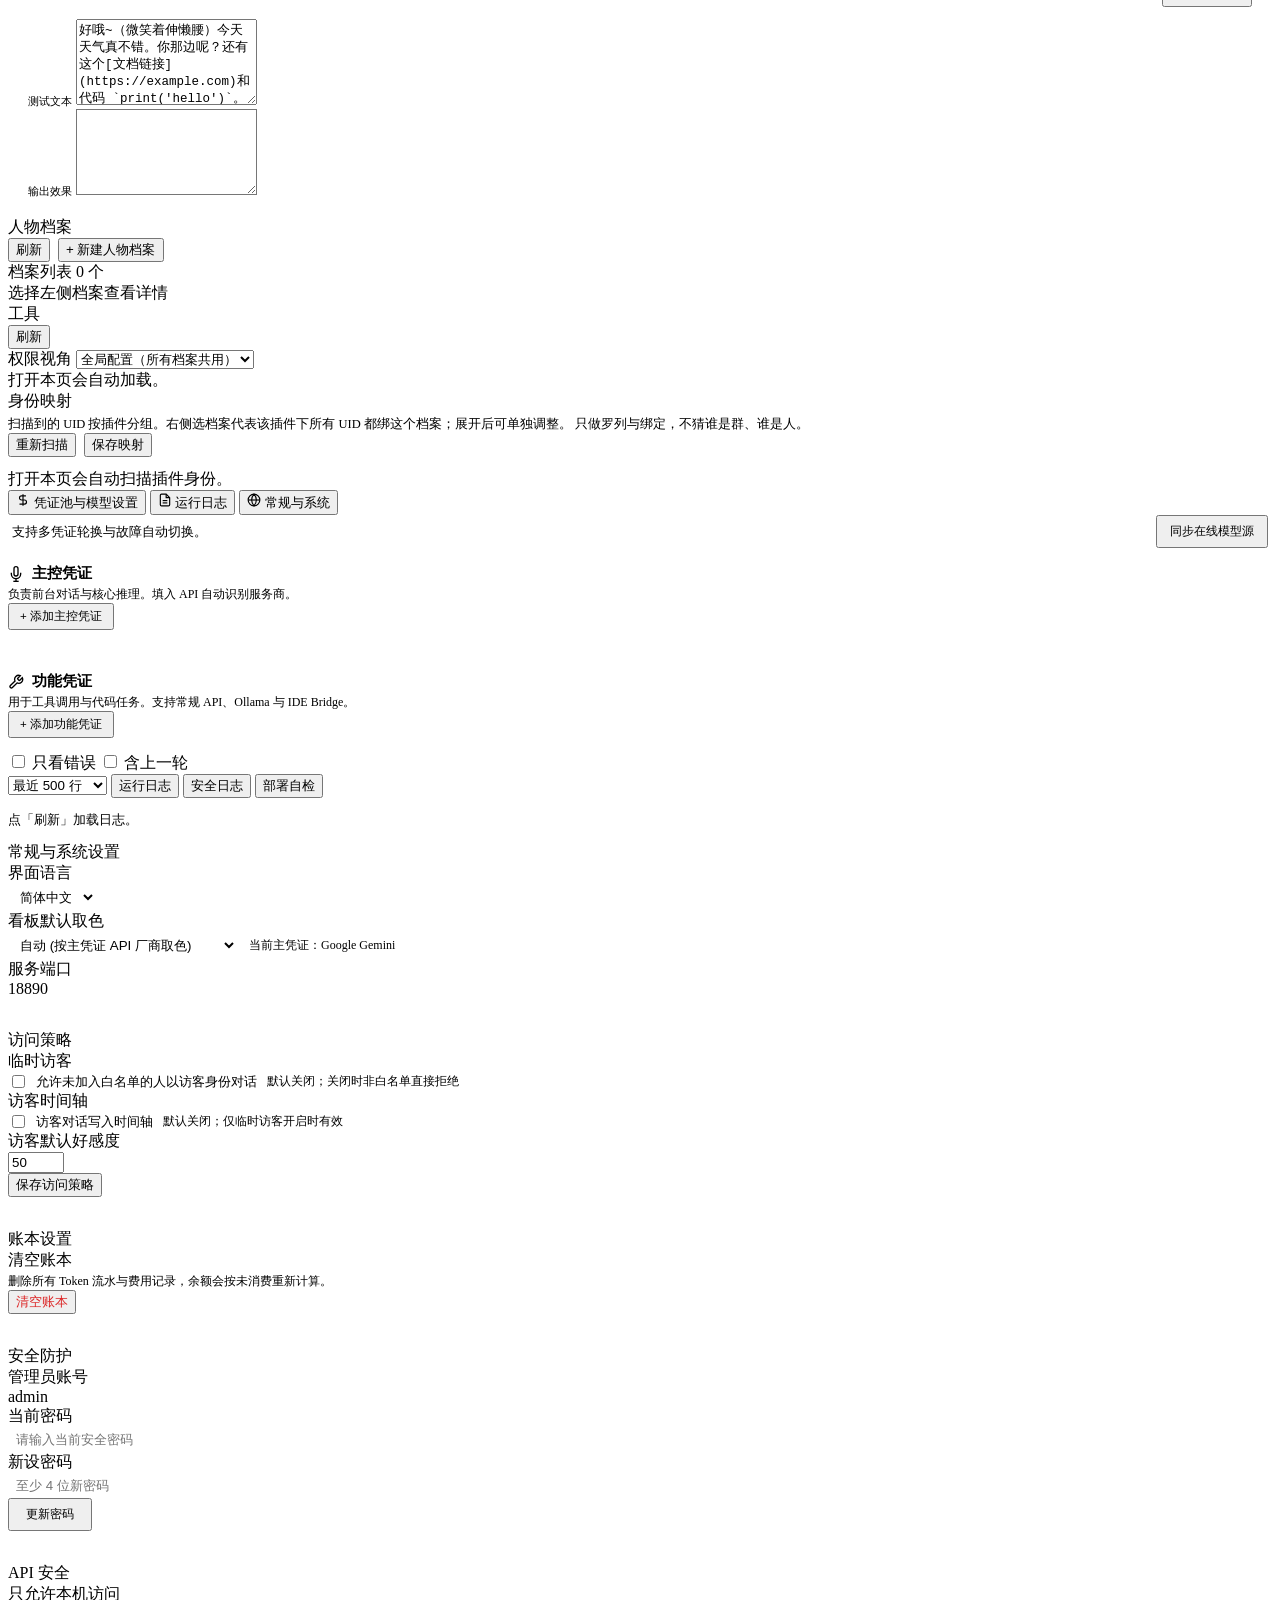
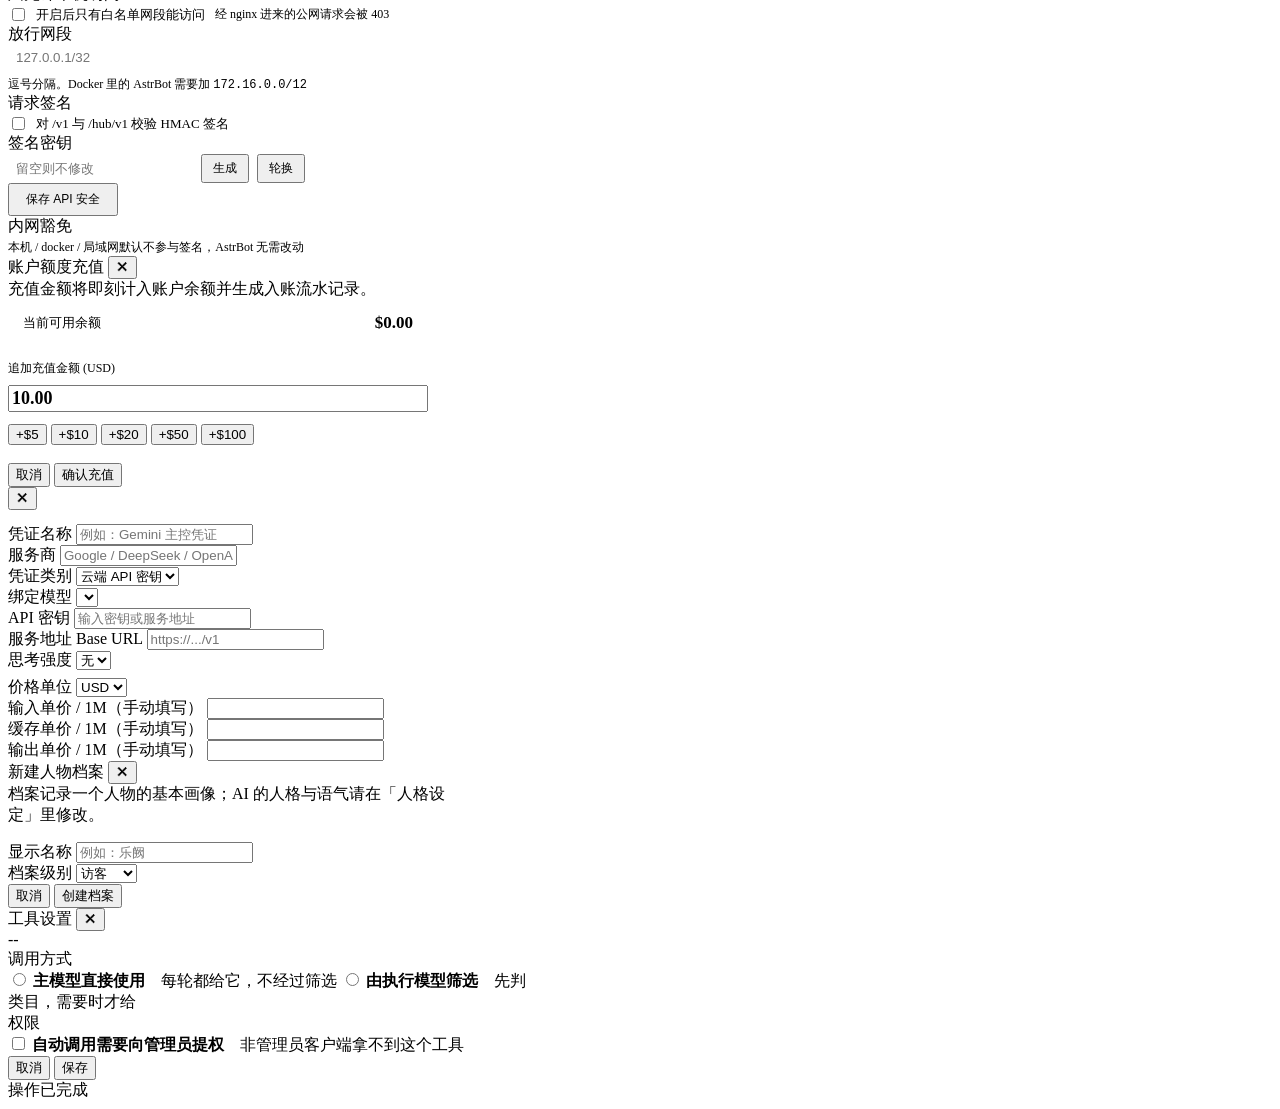
==== commit 72e12032: "部署自检：控制台按钮 + 启动自动跑 回答「有按钮还是自动触发」：现在两个都有。  - 控制台：设置 → 运行日志 → 部署自检（GET /api/deploy_check，结果渲染成   ✓/!/✗" ====
--- a/console/index.html
+++ b/console/index.html
@@ -711,6 +711,7 @@
                         </select>
                         <button class="btn btn-secondary" onclick="loadLogs()">运行日志</button>
                         <button class="btn btn-secondary" onclick="loadAudit()">安全日志</button>
+                        <button class="btn btn-secondary" onclick="loadDeployCheck()">部署自检</button>
                     </div>
                     <pre id="logs-view" class="logs-view">点「刷新」加载日志。</pre>
                 </div>
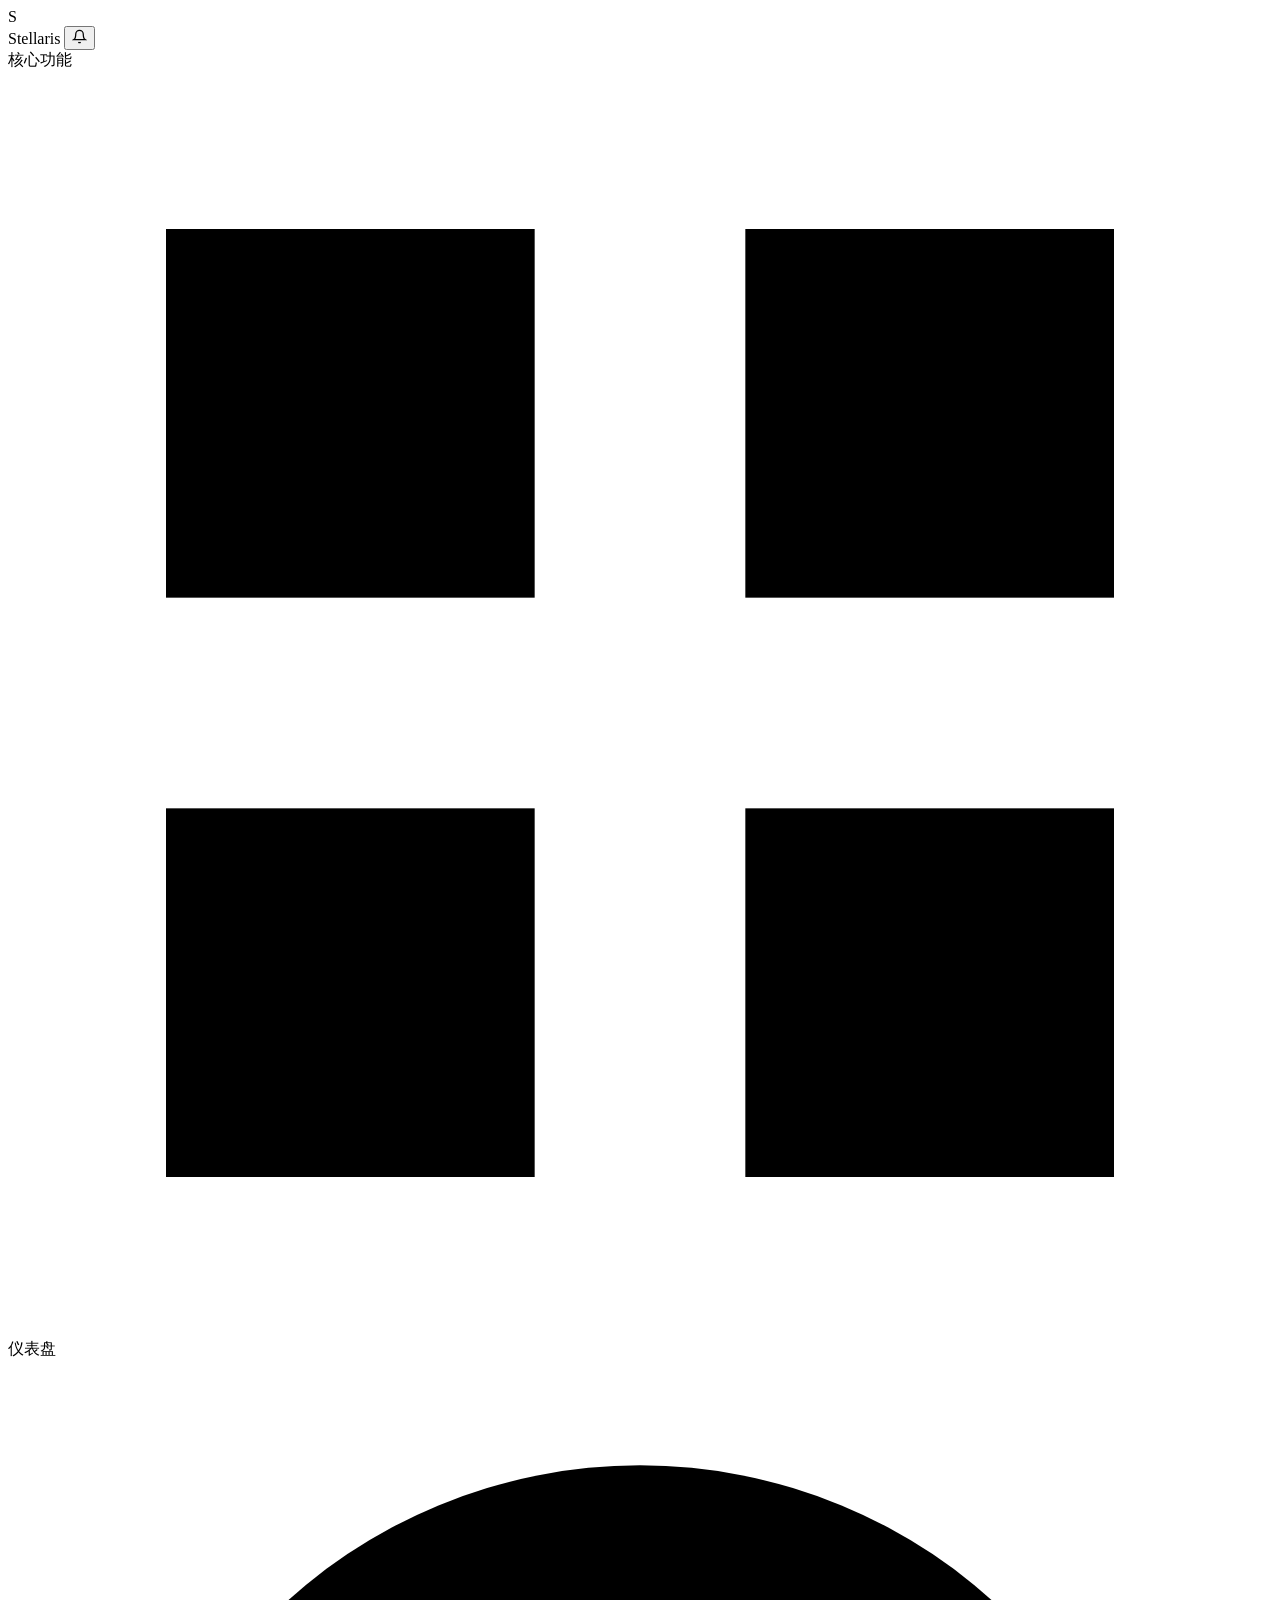
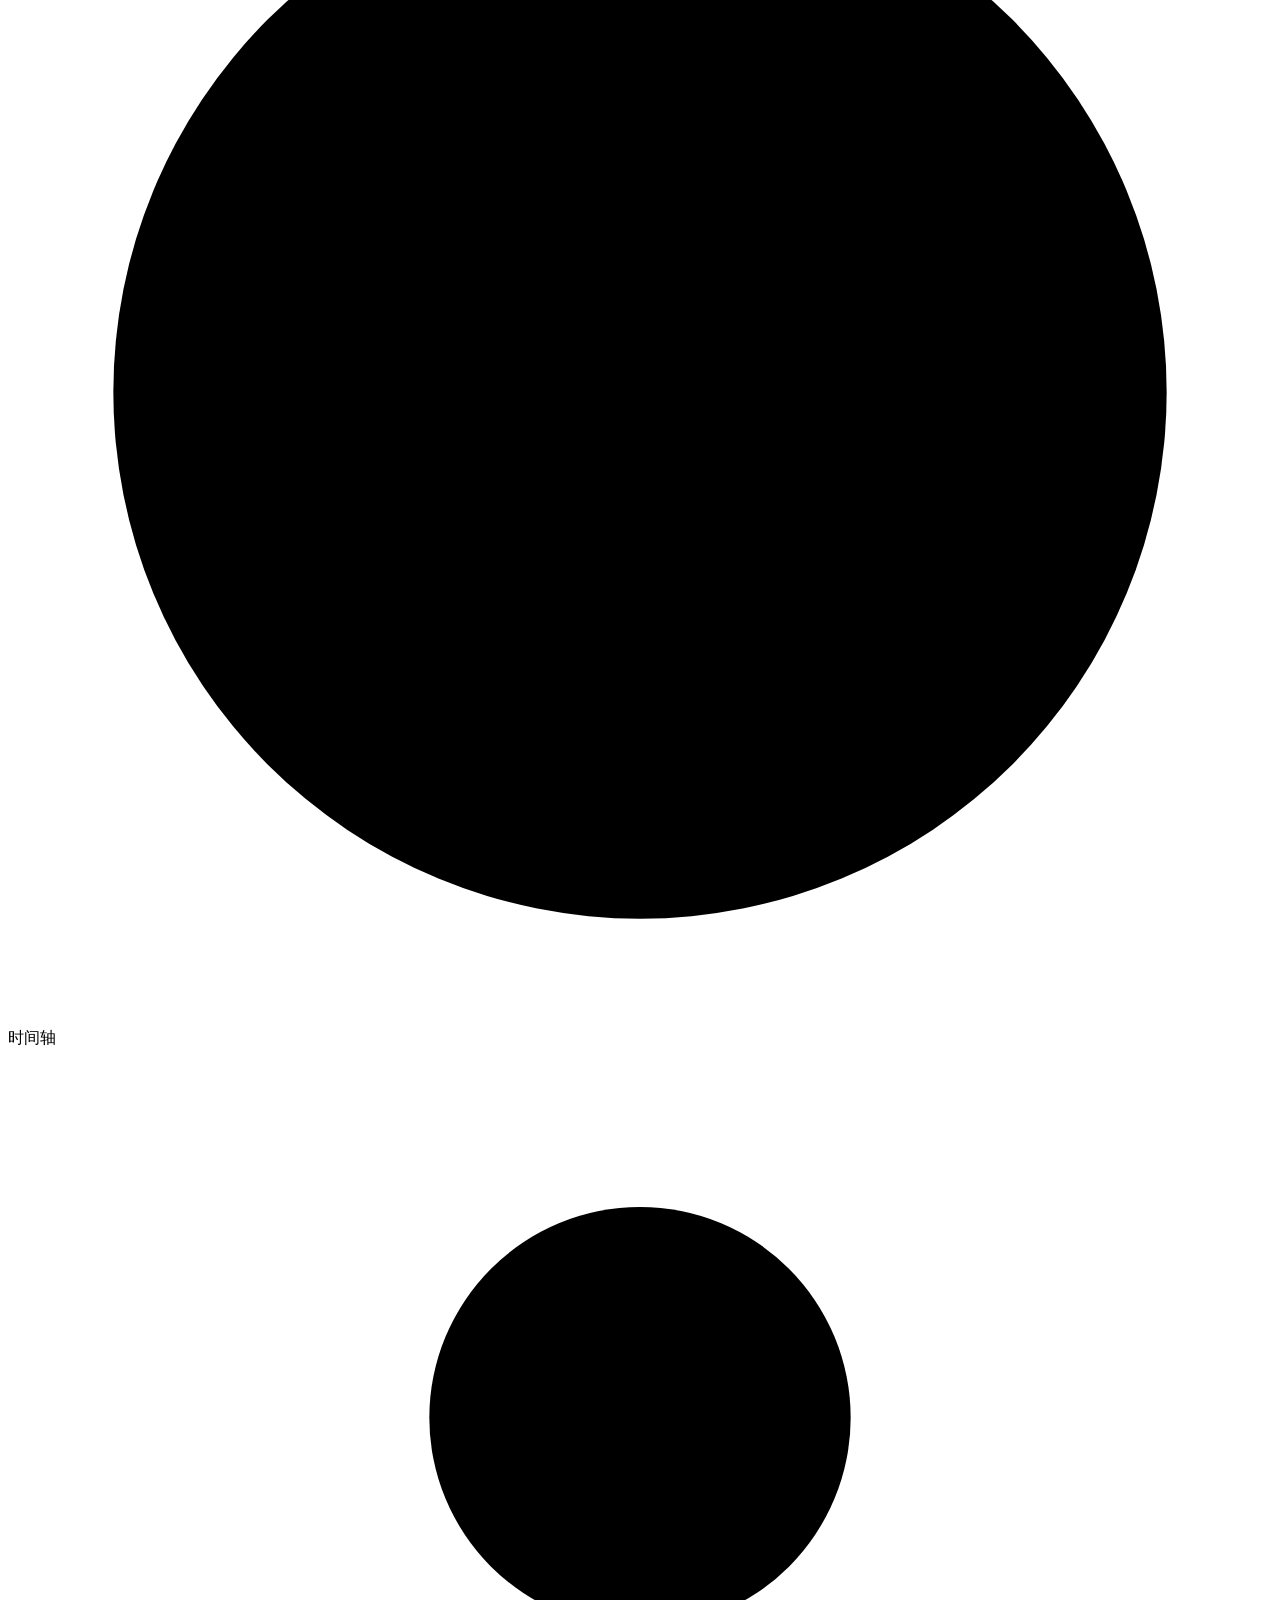
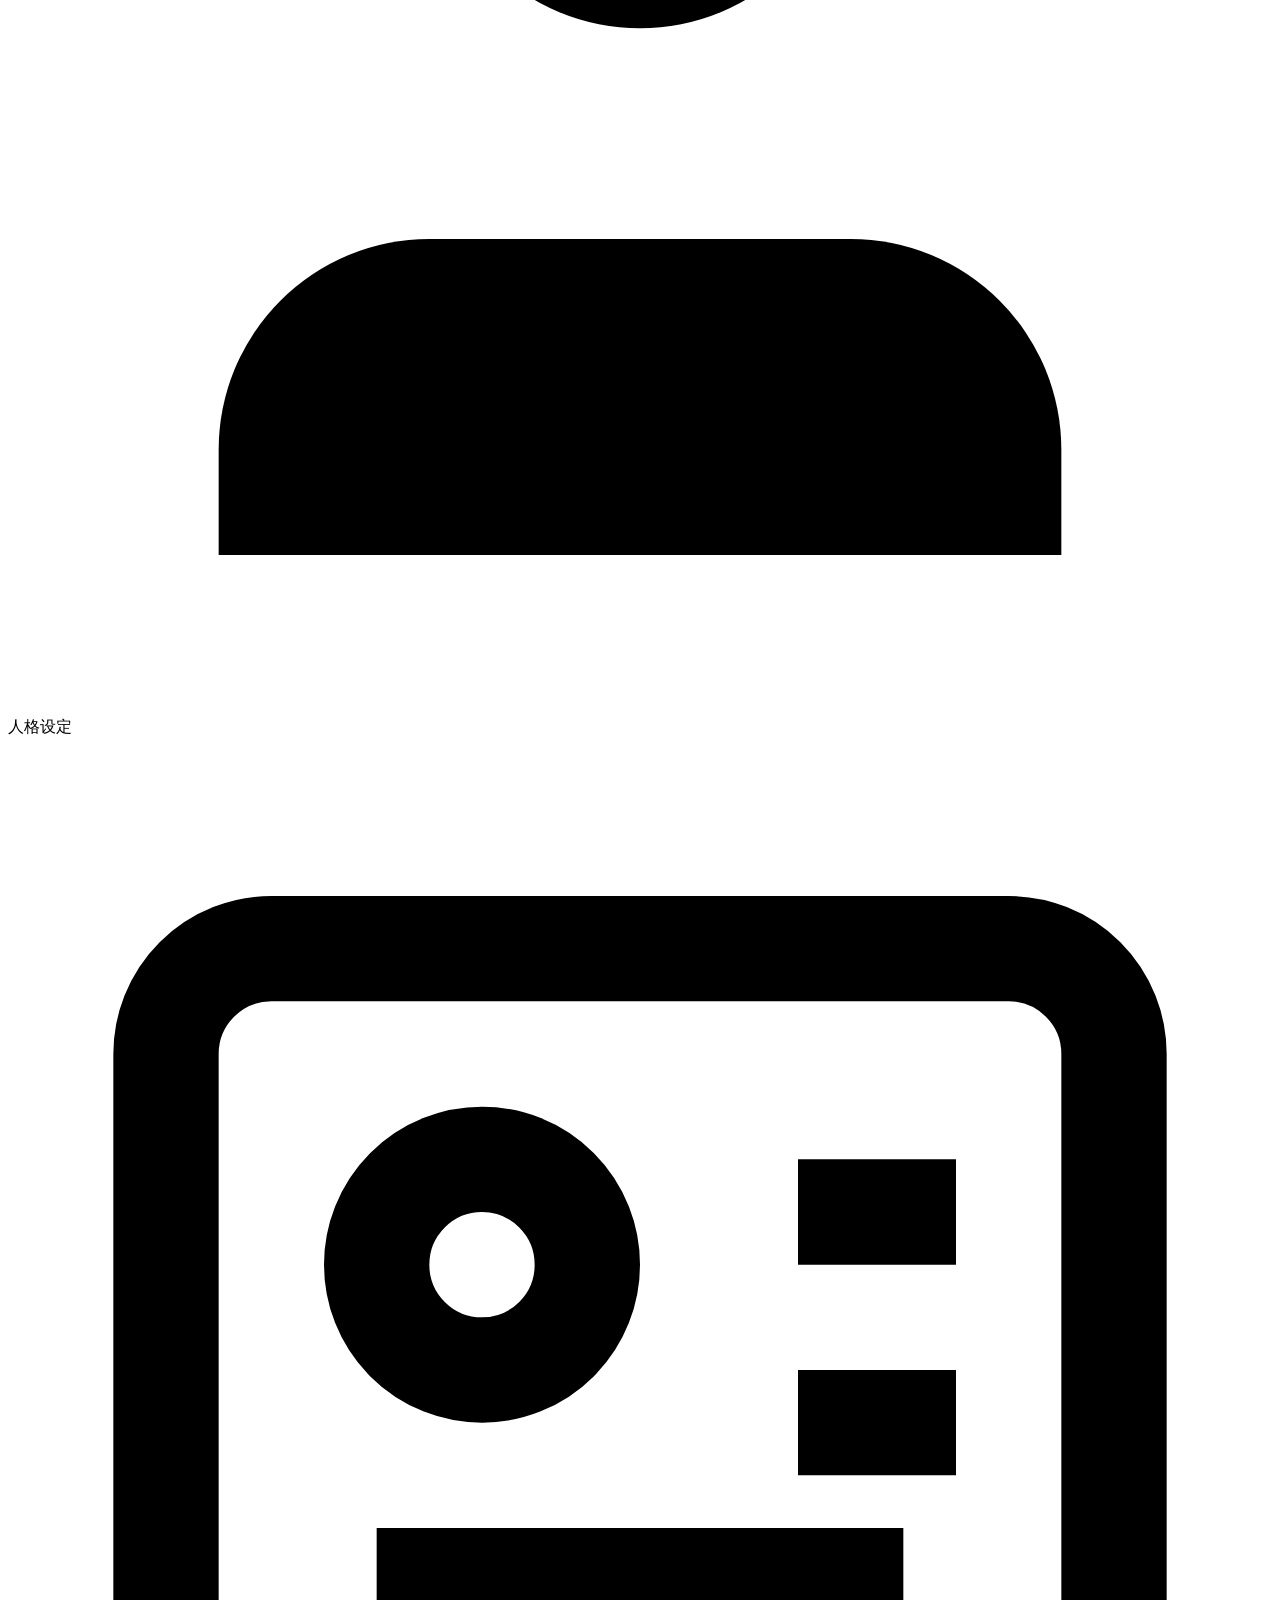
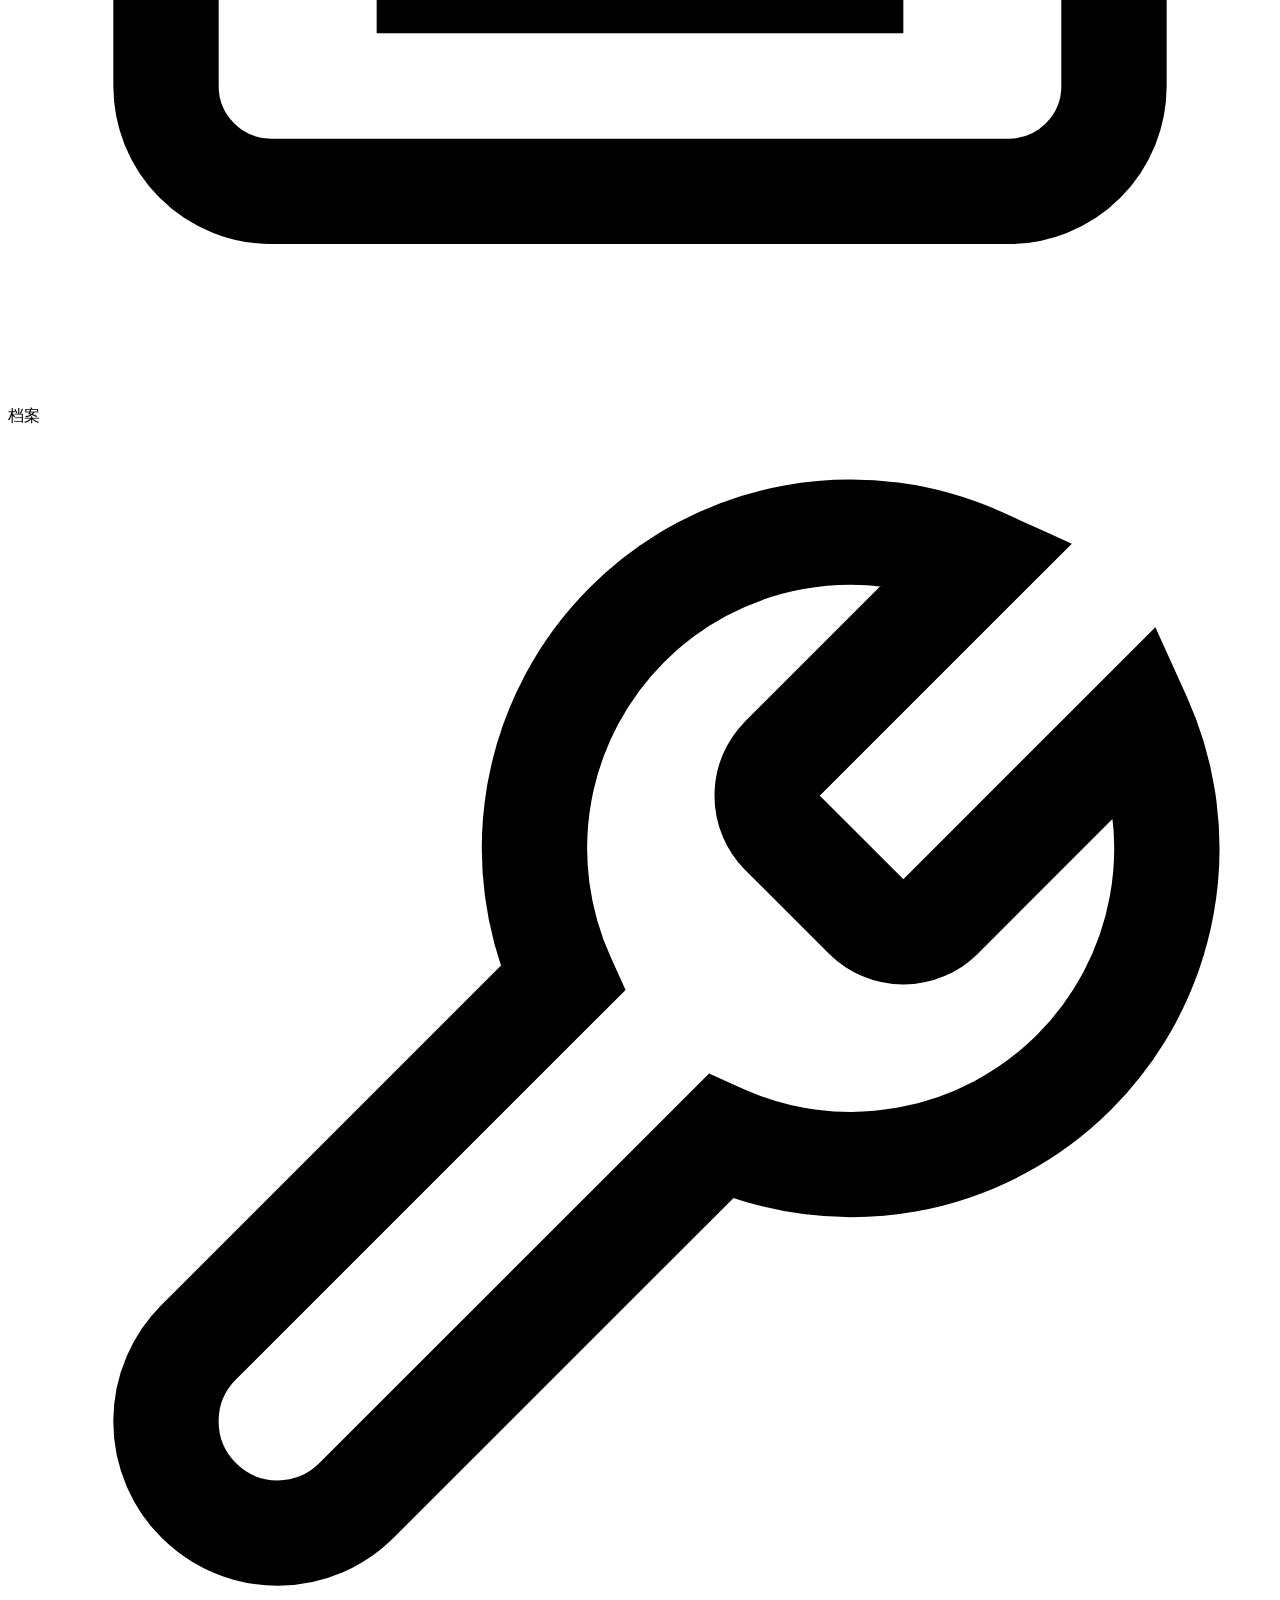
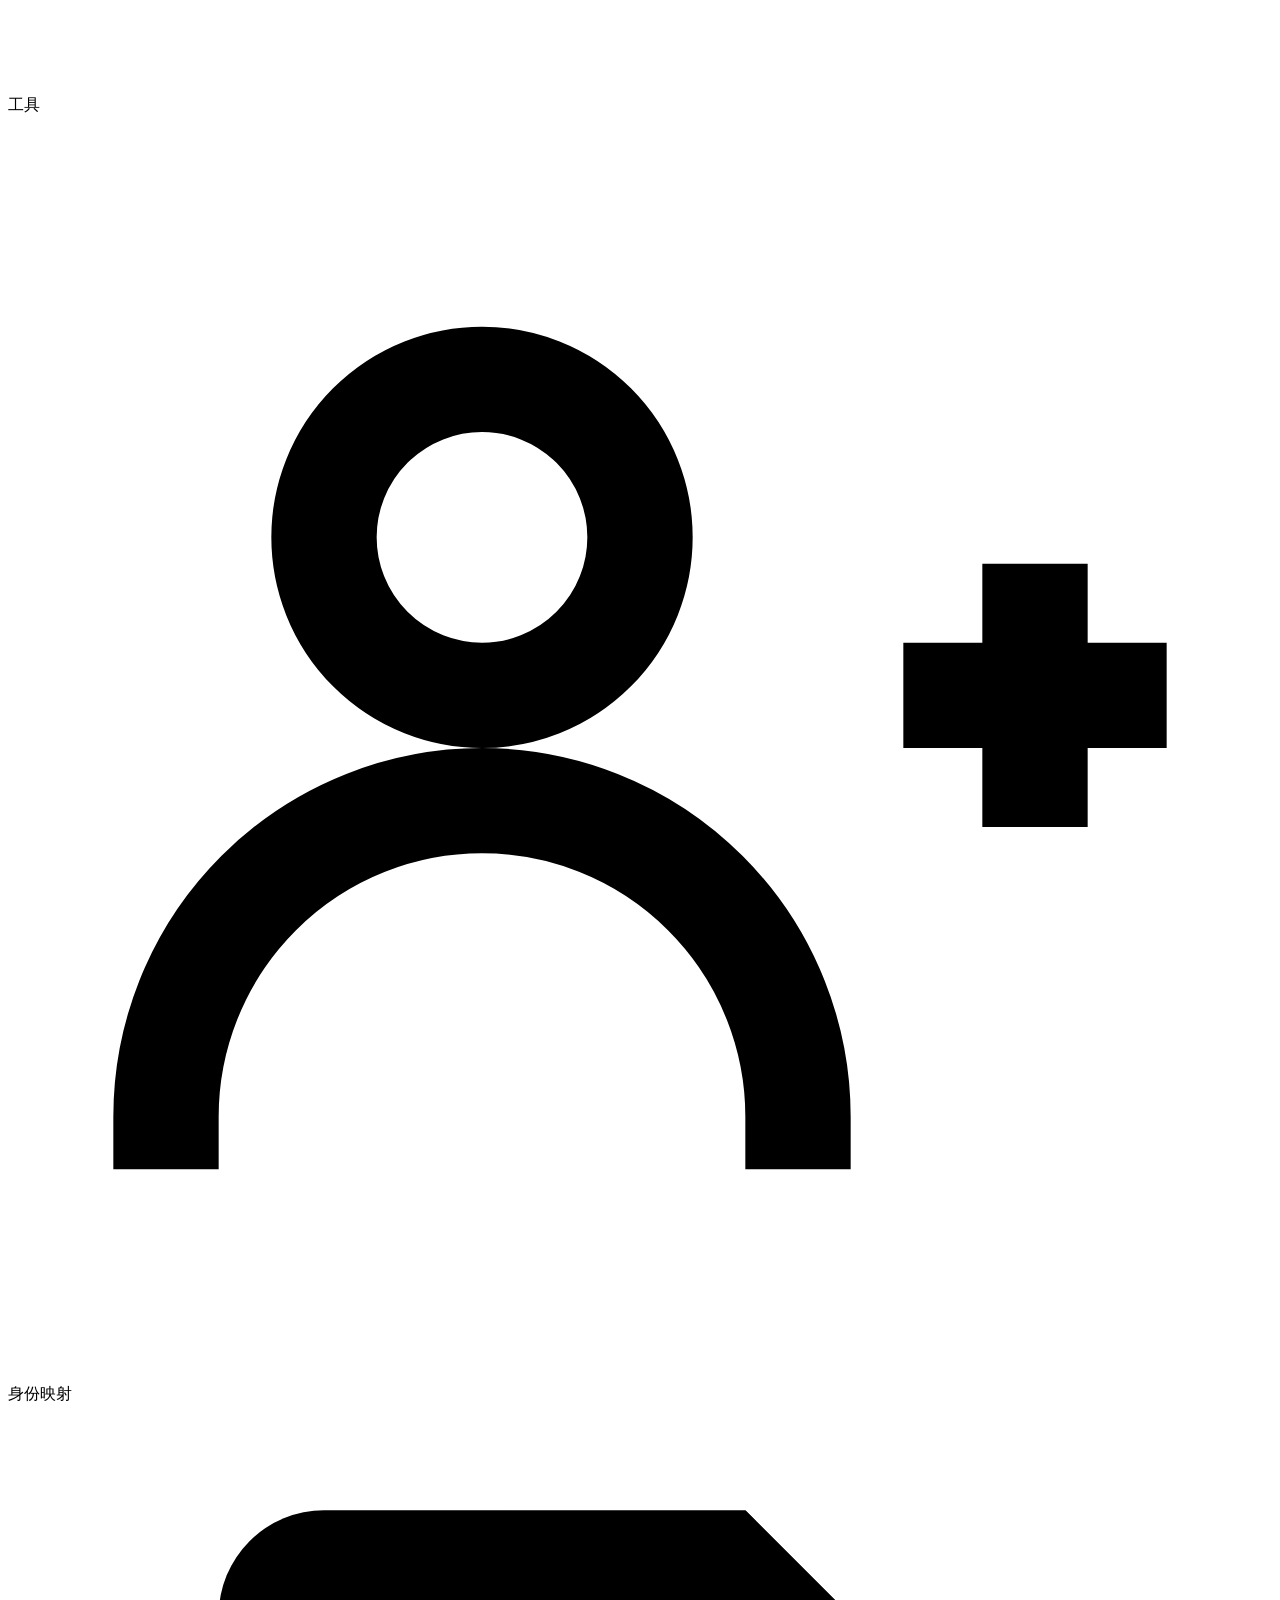
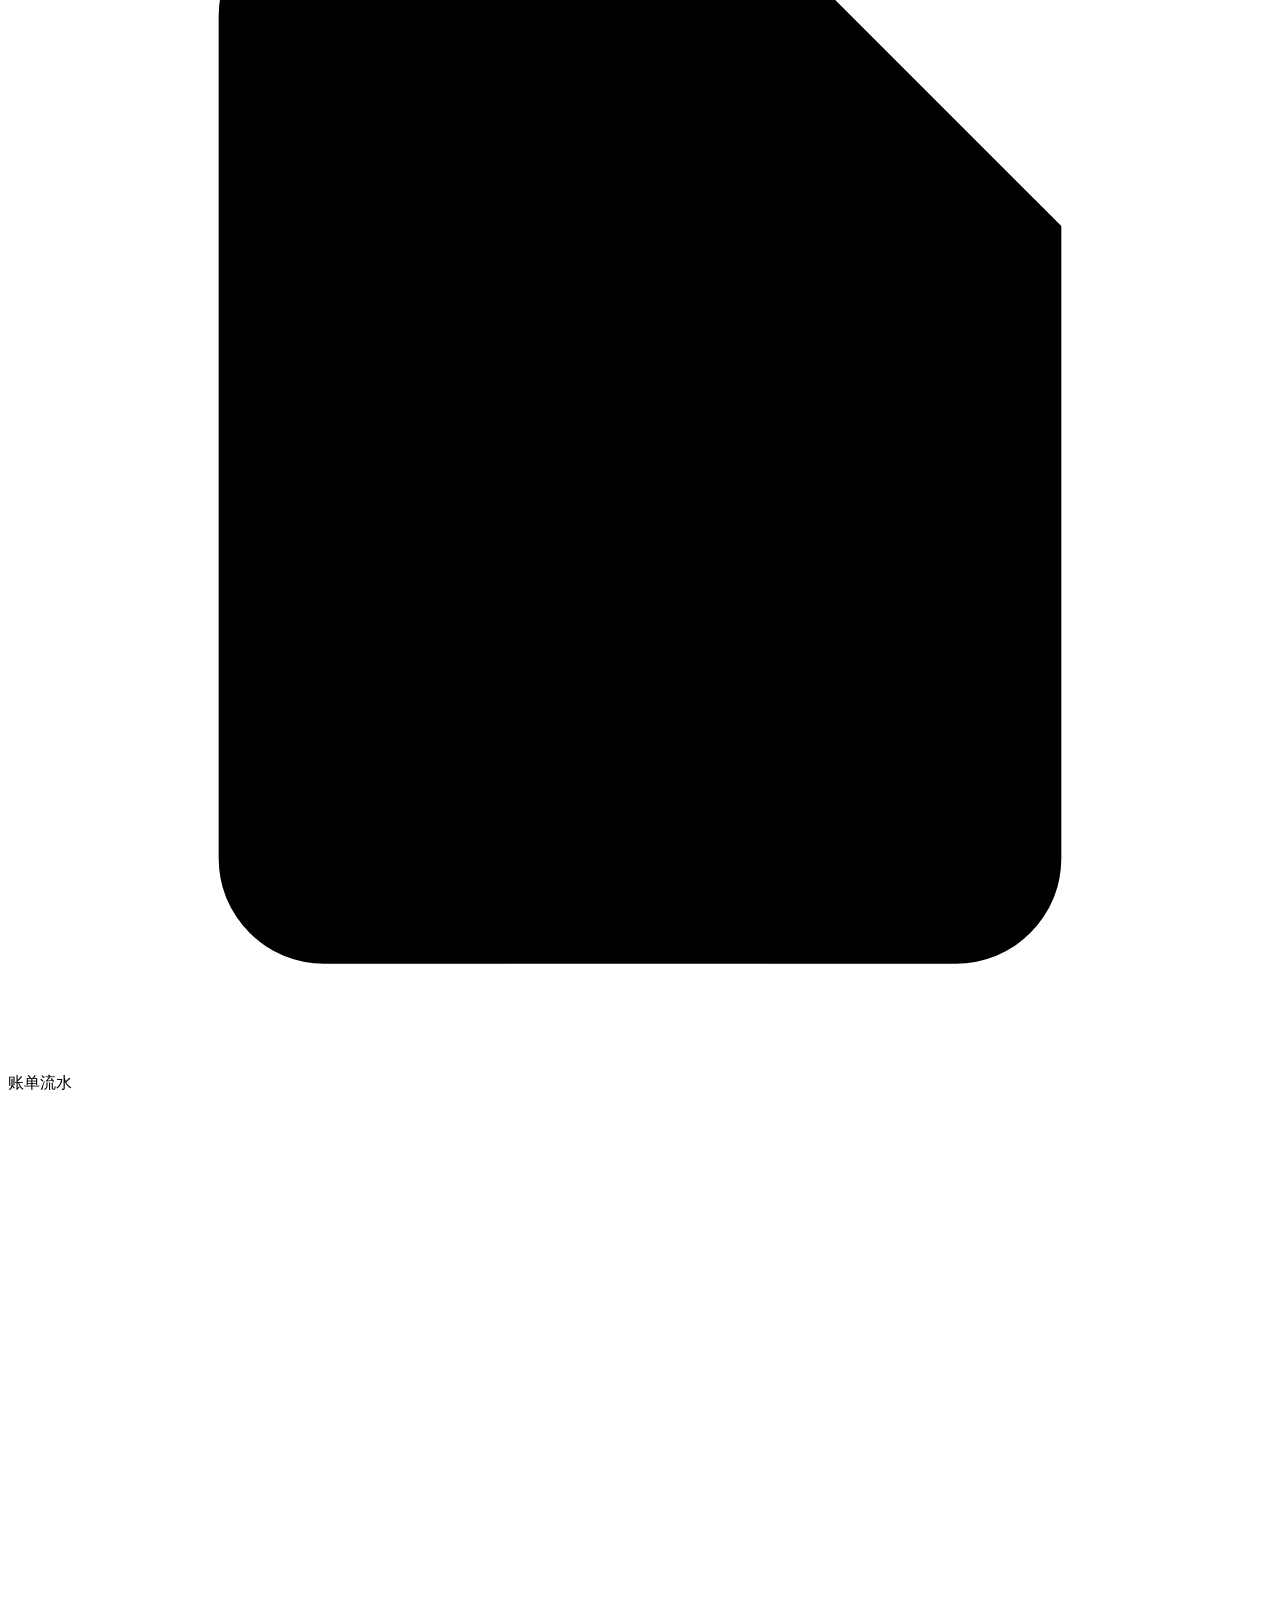
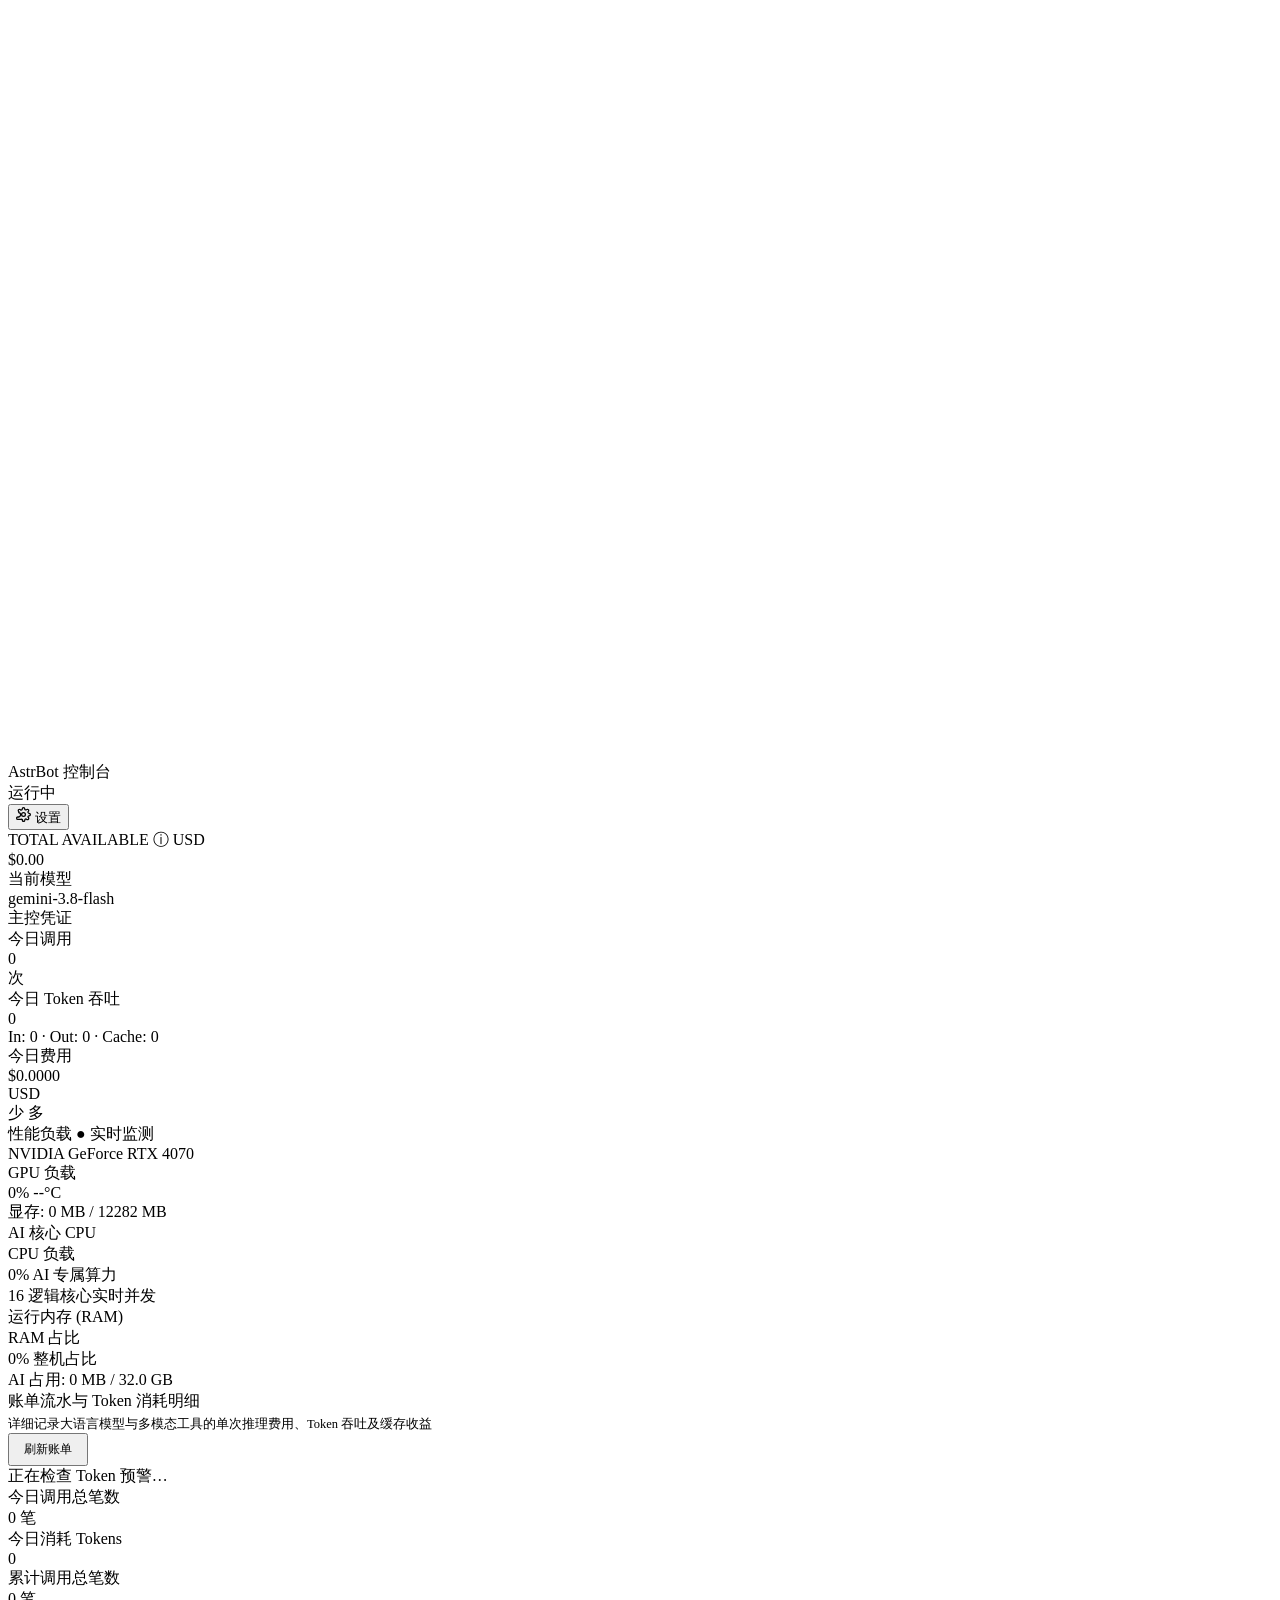
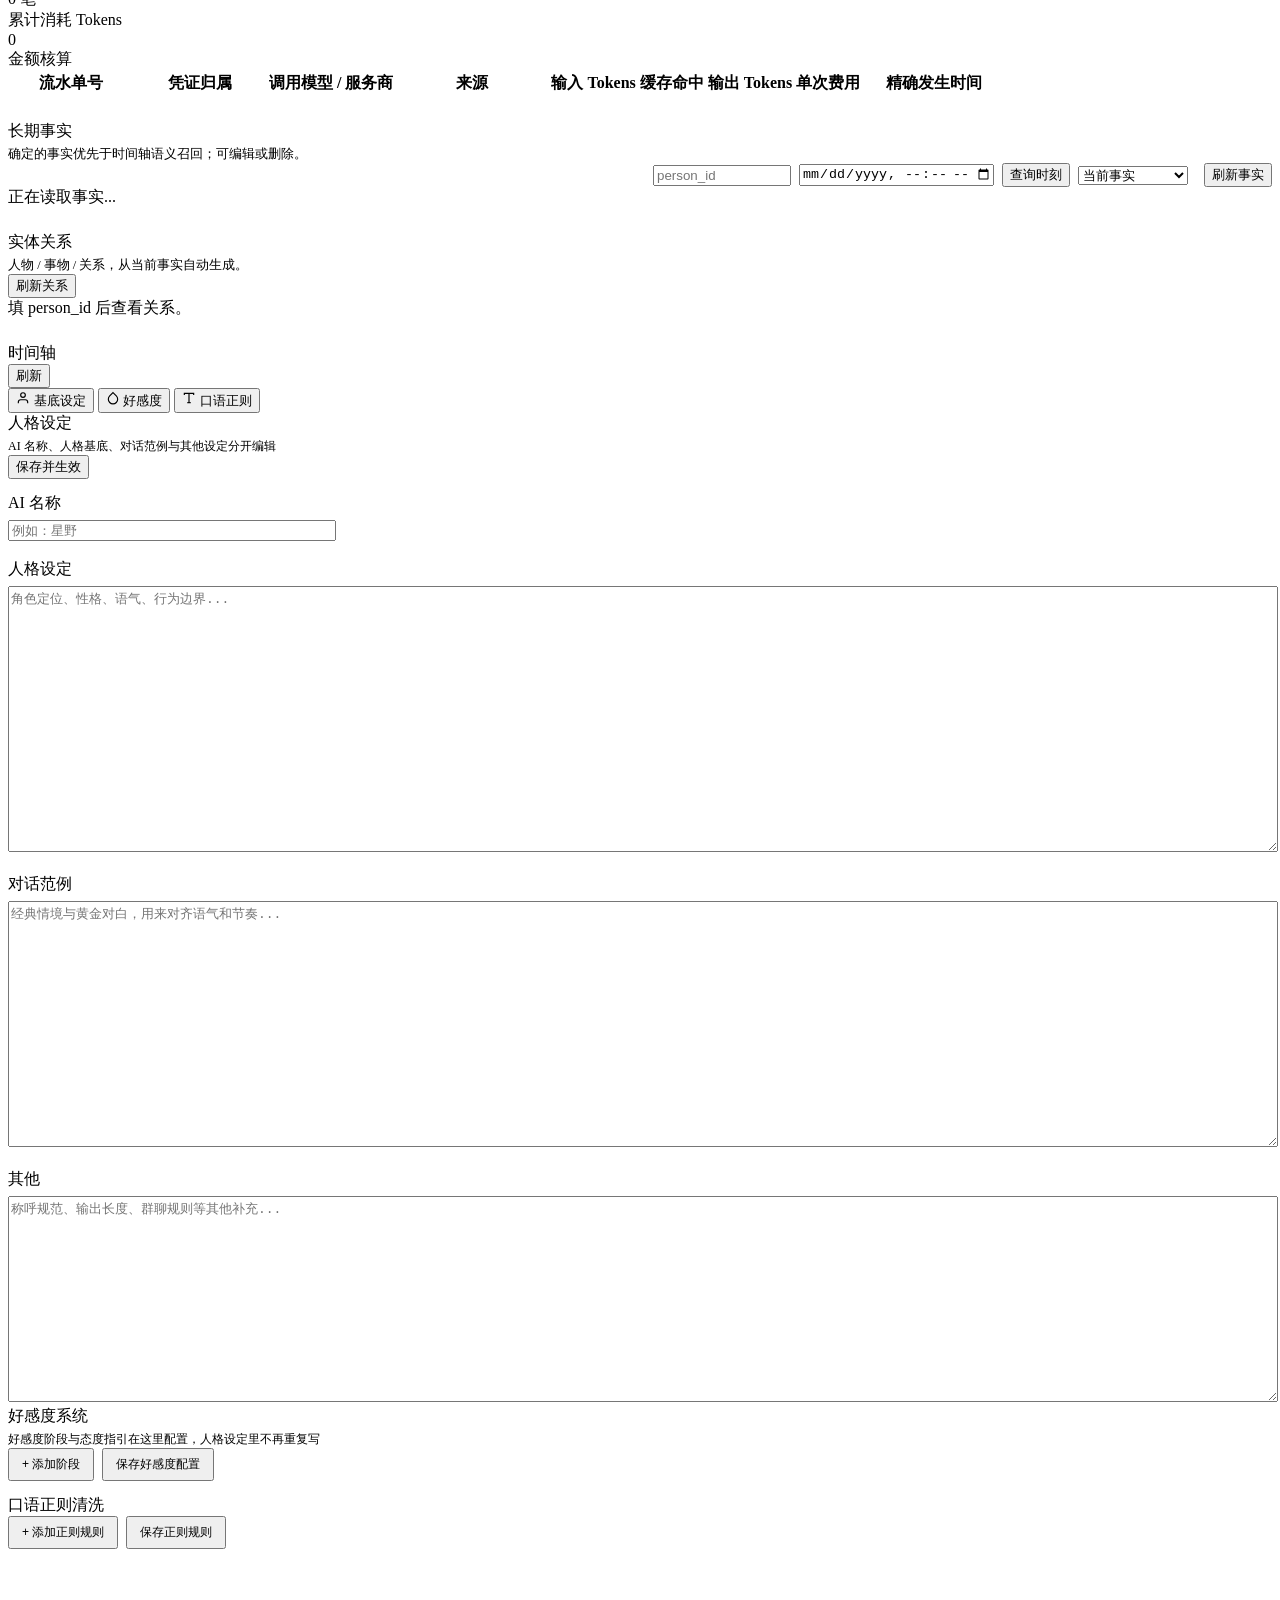
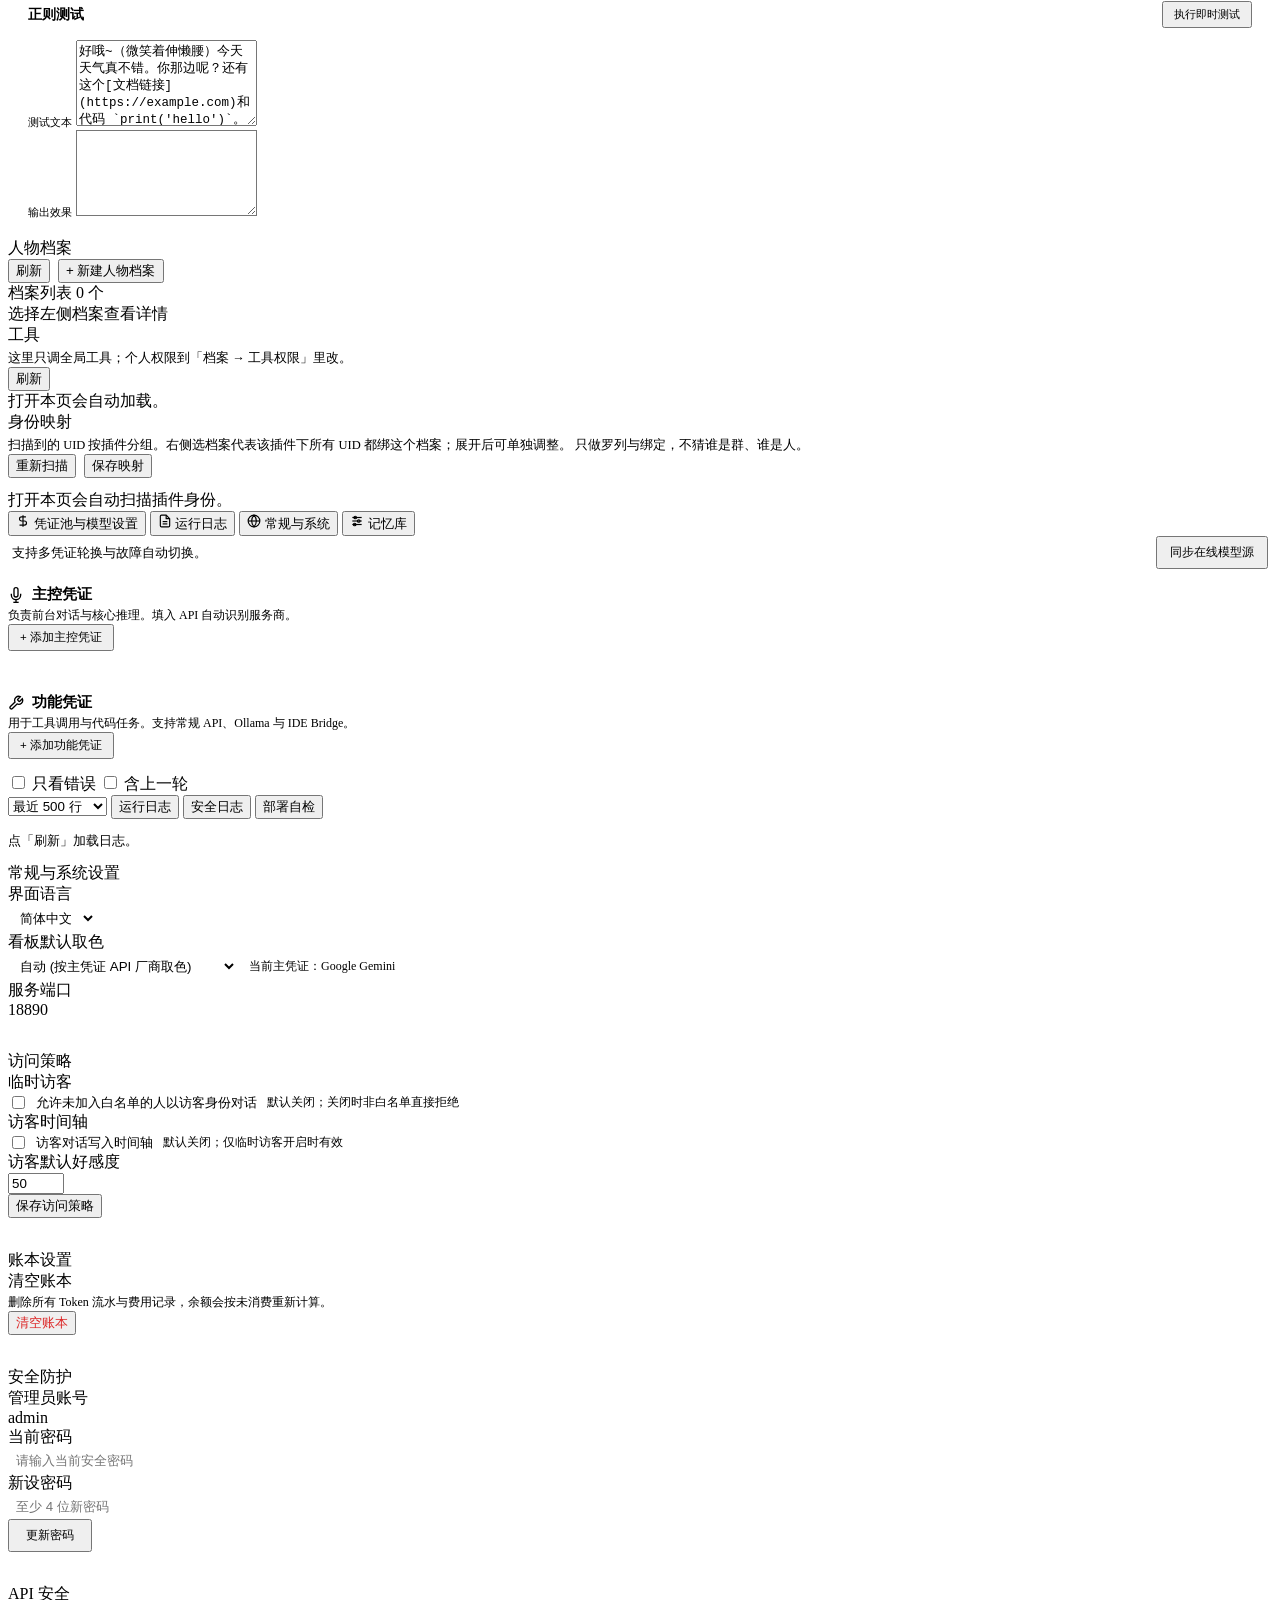
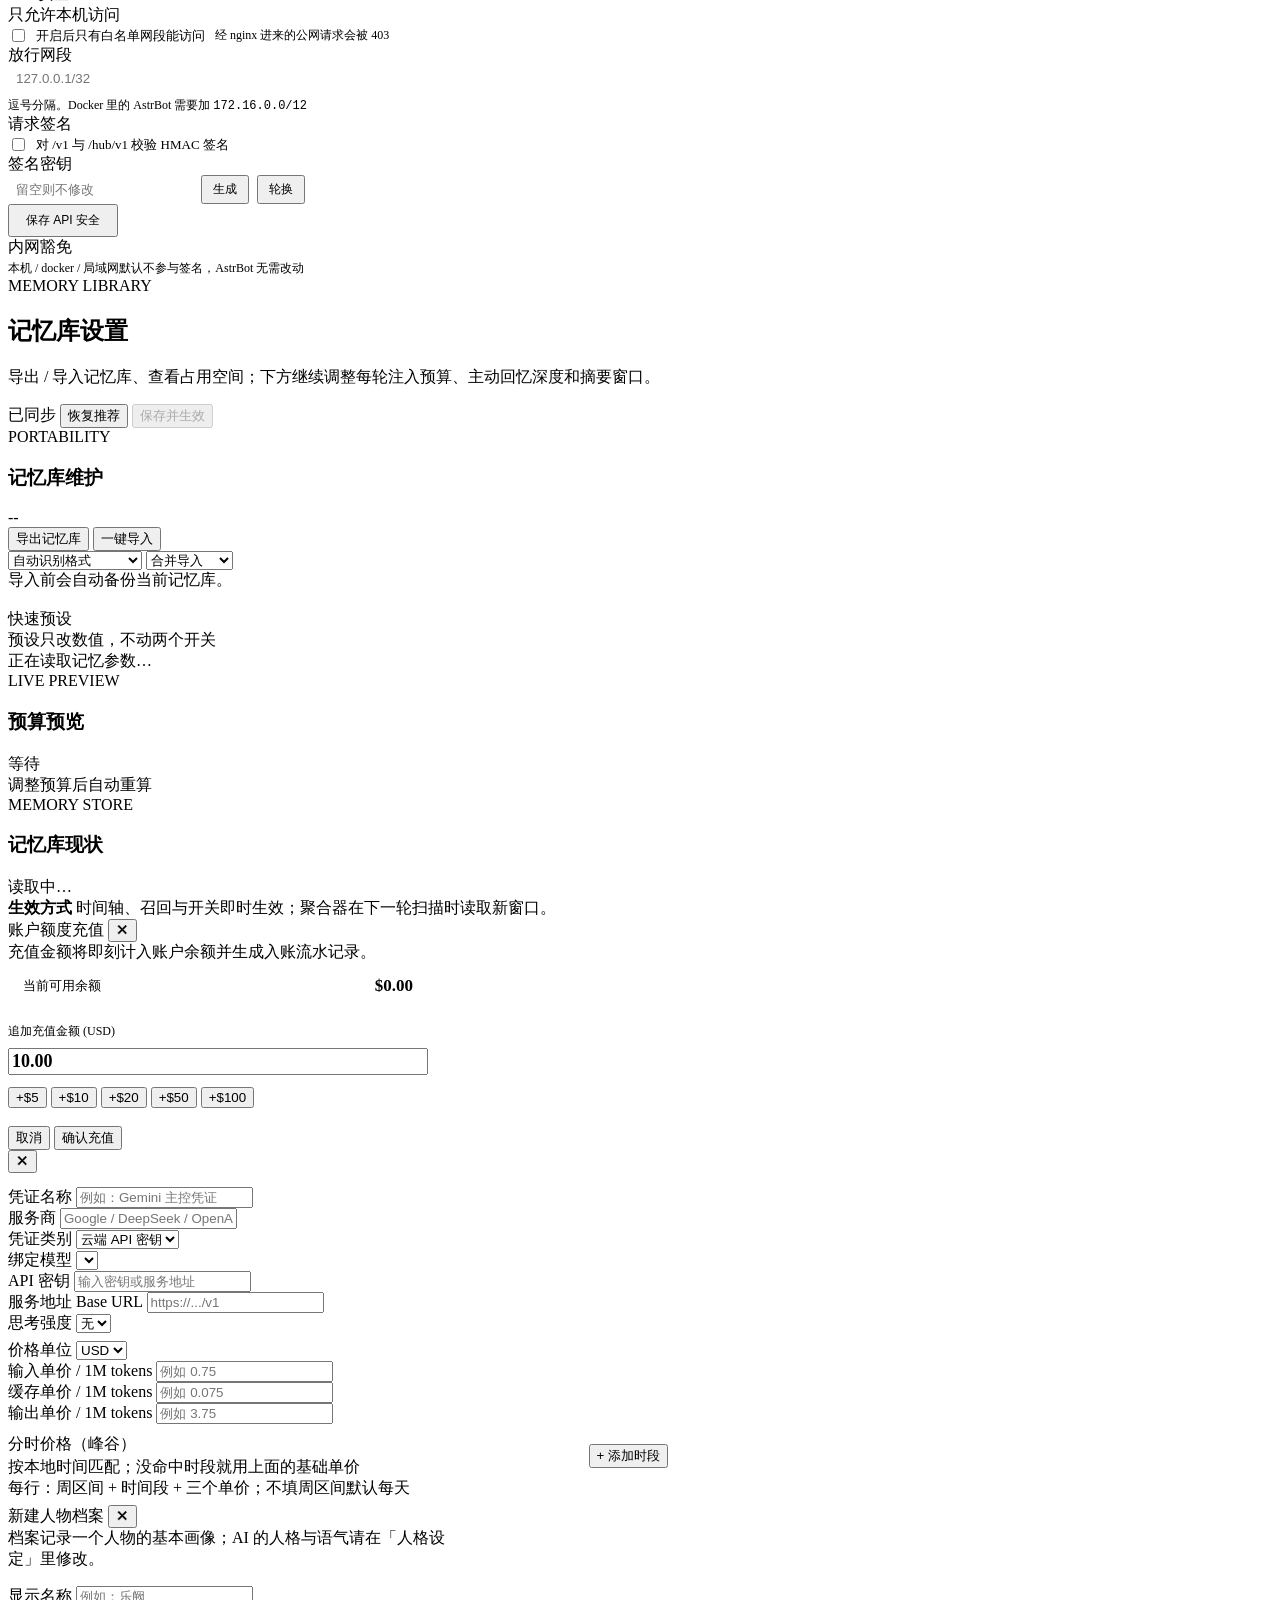
==== commit 0a5de40e: "扩展记忆库与功能挂载：时间轴标签、导入导出、预警、适配器与账本工具" ====
--- a/console/index.html
+++ b/console/index.html
@@ -1,4 +1,4 @@
-﻿<!DOCTYPE html>
+<!DOCTYPE html>
 <html lang="zh-CN">
 <head>
     <meta charset="UTF-8">
@@ -7,27 +7,29 @@
 
     <!-- 模块化样式体系 (按域拆分，并行秒级渲染) -->
     <link rel="stylesheet" href="/static/css/base.css?v=1793264327">
-    <link rel="stylesheet" href="/static/css/components.css?v=1793264327">
+    <link rel="stylesheet" href="/static/css/components.css?v=1793469000">
     <link rel="stylesheet" href="/static/css/overview.css?v=1793264327">
-    <link rel="stylesheet" href="/static/css/timeline.css?v=1793264327">
-    <link rel="stylesheet" href="/static/css/ledger.css?v=1793264327">
+    <link rel="stylesheet" href="/static/css/timeline.css?v=1793470000">
+    <link rel="stylesheet" href="/static/css/ledger.css?v=1793469000">
     <link rel="stylesheet" href="/static/css/persona.css?v=1793264327">
     <link rel="stylesheet" href="/static/css/archives.css?v=1793264327">
 <link rel="stylesheet" href="/static/css/identity_map.css?v=1">
+    <link rel="stylesheet" href="/static/css/memory_tuning.css?v=1793471000">
     <link rel="stylesheet" href="/static/css/mobile.css?v=1793264327">
 
     <!-- 模块化脚本体系 (独立职责，defer 顺序装载) -->
     <script defer src="/static/js/core.js?v=1793305200"></script>
-    <script defer src="/static/js/overview.js?v=1793309000"></script>
-    <script defer src="/static/js/timeline.js?v=1793288200"></script>
-    <script defer src="/static/js/ledger.js?v=1793288200"></script>
-    <script defer src="/static/js/models.js?v=1793308000"></script>
+    <script defer src="/static/js/overview.js?v=1793466000"></script>
+    <script defer src="/static/js/timeline.js?v=1793470000"></script>
+    <script defer src="/static/js/ledger.js?v=1793469000"></script>
+    <script defer src="/static/js/models.js?v=1793469000"></script>
     <script defer src="/static/js/persona.js?v=1793307000"></script>
     <script defer src="/static/js/access_policy.js?v=1793300000"></script>
     <script defer src="/static/js/security_api.js?v=1"></script>
-    <script defer src="/static/js/archives.js?v=1793288200"></script>
+    <script defer src="/static/js/archives.js?v=1793456000"></script>
     <script defer src="/static/js/identity_map.js?v=1"></script>
-    <script defer src="/static/js/tools_page.js?v=1"></script>
+    <script defer src="/static/js/memory_tuning.js?v=1793471000"></script>
+    <script defer src="/static/js/tools_page.js?v=1793456000"></script>
     <script defer src="/static/js/messages.js?v=1"></script>
     <script defer src="/static/js/logs.js?v=1"></script>
     <script defer src="/static/js/main.js?v=1793290600"></script>
@@ -59,7 +61,7 @@
             </div>
             <div class="nav-item" onclick="navigateTab('tab-timeline', this)">
                 <svg viewBox="0 0 24 24"><circle cx="12" cy="12" r="10"/><polyline points="12 6 12 12 16 14"/></svg>
-                <span data-i18n="nav_memory">记忆库时间轴</span>
+                <span data-i18n="nav_memory">时间轴</span>
             </div>
             <div class="nav-item" onclick="navigateTab('tab-persona', this)">
                 <svg viewBox="0 0 24 24"><path d="M20 21v-2a4 4 0 0 0-4-4H8a4 4 0 0 0-4 4v2"/><circle cx="12" cy="7" r="4"/></svg>
@@ -290,7 +292,11 @@
                             <button class="btn btn-secondary" onclick="loadData(); loadDetailedLedger();" style="font-size: 12px; padding: 6px 14px;">刷新账单</button>
                         </div>
                     </div>
-                    
+
+                    <div id="token-alert-panel" class="token-alert-panel">
+                        <div class="token-alert-loading">正在检查 Token 预警…</div>
+                    </div>
+
                     <!-- 合计口径：只统计 Token 与调用次数，不混合币种金额 -->
                     <div class="ledger-stats-strip">
                         <div class="ledger-stat-box">
@@ -342,7 +348,7 @@
                 </div>
             </section>
 
-            <!-- Tab 2: 记忆库时间轴 -->
+            <!-- Tab 2: 时间轴 -->
             <section id="tab-timeline" class="view-section">
                 <div class="flat-panel" style="margin-bottom: 24px;">
                     <div class="panel-headline">
@@ -392,6 +398,7 @@
                     </div>
                 </div>
             </section>
+
 
             <!-- Tab 3: 人格设定与自定义规则 -->
             <section id="tab-persona" class="view-section">
@@ -569,6 +576,11 @@
                                 <button class="btn btn-secondary" onclick="saveArchiveSettings()">保存设定</button>
                             </div>
 
+                            <div class="archive-section-title">工具权限</div>
+                            <div id="archive-tool-policy">
+                                <div style="font-size:12px;color:var(--text-muted);">加载中…</div>
+                            </div>
+
                             <div class="archive-section-title">长效事实（AI 总结）</div>
                             <div id="archive-facts"></div>
                         </div>
@@ -584,22 +596,18 @@
                 <div class="panel-headline">
                     <div>
                         <div class="panel-title">工具</div>
+                        <div style="font-size: 12.5px; color: var(--text-muted); margin-top: 4px;">
+                            这里只调全局工具；个人权限到「档案 → 工具权限」里改。
+                        </div>
                     </div>
                     <div style="display: flex; gap: 8px;">
                         <button class="btn btn-secondary" onclick="loadToolsPage()">刷新</button>
                     </div>
-                </div>
-                <div class="tools-toolbar">
-                    <label class="tools-target-label">权限视角</label>
-                    <select id="tools-policy-target" class="tools-target-select" onchange="onToolsTargetChange(this.value)">
-                        <option value="__global__">全局配置（所有档案共用）</option>
-                    </select>
                 </div>
                 <div id="tools-summary" class="tools-summary"></div>
                 <div id="tools-list" class="tools-list">
                     <div class="archive-empty">打开本页会自动加载。</div>
                 </div>
-                <div id="tools-policy-panel" class="tools-policy-panel" style="display: none;"></div>
             </section>
 
             <!-- Tab: 身份映射 -->
@@ -639,6 +647,10 @@
                     <button class="subtab-btn" onclick="switchSettingsSubtab('subtab-general', this)">
                         <svg viewBox="0 0 24 24" width="14" height="14" stroke="currentColor" fill="none" stroke-width="2"><circle cx="12" cy="12" r="10"/><line x1="2" y1="12" x2="22" y2="12"/><path d="M12 2a15.3 15.3 0 0 1 4 10 15.3 15.3 0 0 1-4 10 15.3 15.3 0 0 1-4-10 15.3 15.3 0 0 1 4-10z"/></svg>
                         <span data-i18n="subtab_general">常规与系统</span>
+                    </button>
+                    <button class="subtab-btn" onclick="switchSettingsSubtab('subtab-memory-tuning', this)">
+                        <svg viewBox="0 0 24 24" width="14" height="14" stroke="currentColor" fill="none" stroke-width="2"><line x1="4" y1="6" x2="20" y2="6"/><circle cx="9" cy="6" r="2.2"/><line x1="4" y1="12" x2="20" y2="12"/><circle cx="15" cy="12" r="2.2"/><line x1="4" y1="18" x2="20" y2="18"/><circle cx="8" cy="18" r="2.2"/></svg>
+                        <span>记忆库</span>
                     </button>
 
                     </div>
@@ -869,6 +881,97 @@
                     </div>
                 </div>
 
+                <!-- 二级子页面 4: 记忆调参 -->
+                <div id="subtab-memory-tuning" class="subtab-content mt-panel">
+                <div class="mt-hero">
+                    <div class="mt-hero-copy">
+                        <div class="mt-kicker"><span class="mt-kicker-dot"></span> MEMORY LIBRARY</div>
+                        <h2 class="mt-title">记忆库设置</h2>
+                        <p class="mt-subtitle">导出 / 导入记忆库、查看占用空间；下方继续调整每轮注入预算、主动回忆深度和摘要窗口。</p>
+                    </div>
+                    <div class="mt-hero-actions">
+                        <span id="mt-dirty-badge" class="mt-dirty-badge is-synced">已同步</span>
+                        <button class="btn btn-secondary" onclick="resetMemoryTuning()">恢复推荐</button>
+                        <button class="btn" id="mt-save-btn" onclick="saveMemoryTuning()" disabled>保存并生效</button>
+                    </div>
+                </div>
+
+                <section class="mt-card" style="margin-bottom:18px;">
+                    <div class="mt-card-head">
+                        <div>
+                            <div class="mt-card-kicker">PORTABILITY</div>
+                            <h3>记忆库维护</h3>
+                        </div>
+                        <div id="mt-db-usage" class="mt-db-usage-pill">--</div>
+                    </div>
+                    <div class="mt-portability">
+                        <div class="mt-portability-actions">
+                            <button class="btn btn-secondary" type="button" onclick="mtExportMemory()">导出记忆库</button>
+                            <button class="btn btn-secondary" type="button" onclick="mtPickImportFile()">一键导入</button>
+                        </div>
+                        <input id="mt-import-file" type="file" accept=".json,.jsonl,.txt,.md" style="display:none;" onchange="mtImportMemory(this)">
+                        <div class="mt-import-options">
+                            <select id="mt-import-format" class="form-select">
+                                <option value="auto">自动识别格式</option>
+                                <option value="native">Stellaris 原生</option>
+                                <option value="jsonl">JSONL 对话</option>
+                                <option value="chatgpt">ChatGPT 导出</option>
+                                <option value="text">纯文本 / Markdown</option>
+                            </select>
+                            <select id="mt-import-mode" class="form-select">
+                                <option value="merge">合并导入</option>
+                                <option value="replace">清空后导入</option>
+                            </select>
+                        </div>
+                        <div id="mt-portability-status" class="mt-portability-status">导入前会自动备份当前记忆库。</div>
+                    </div>
+                </section>
+
+                <div class="mt-preset-row">
+                    <div class="mt-preset-label">快速预设</div>
+                    <div id="mt-presets" class="mt-presets"></div>
+                    <div class="mt-preset-hint">预设只改数值，不动两个开关</div>
+                </div>
+
+                <div class="mt-layout">
+                    <div id="mt-groups" class="mt-groups">
+                        <div class="mt-card mt-loading">正在读取记忆参数…</div>
+                    </div>
+
+                    <aside class="mt-side">
+                        <section class="mt-card mt-preview-card">
+                            <div class="mt-card-head">
+                                <div>
+                                    <div class="mt-card-kicker">LIVE PREVIEW</div>
+                                    <h3>预算预览</h3>
+                                </div>
+                                <span class="mt-live-pill" id="mt-preview-state">等待</span>
+                            </div>
+                            <div id="mt-preview-body" class="mt-preview-body">
+                                <div class="mt-preview-loading">调整预算后自动重算</div>
+                            </div>
+                        </section>
+
+                        <section class="mt-card">
+                            <div class="mt-card-head">
+                                <div>
+                                    <div class="mt-card-kicker">MEMORY STORE</div>
+                                    <h3>记忆库现状</h3>
+                                </div>
+                            </div>
+                            <div id="mt-stats-body" class="mt-stats-body">
+                                <div class="mt-preview-loading">读取中…</div>
+                            </div>
+                        </section>
+
+                        <div class="mt-note">
+                            <b>生效方式</b>
+                            <span>时间轴、召回与开关即时生效；聚合器在下一轮扫描时读取新窗口。</span>
+                        </div>
+                    </aside>
+                </div>
+
+                </div>
 
             </section>
 
@@ -956,7 +1059,7 @@
                     </select>
                 </div>
             </div>
-            <div class="form-grid" style="margin-top: 6px; grid-template-columns: repeat(4, 1fr);">
+            <div class="form-grid" style="margin-top: 6px; grid-template-columns: repeat(2, minmax(0, 1fr)); gap: 10px 14px;">
                 <div class="form-group">
                     <label class="form-label">价格单位</label>
                     <select class="form-select" id="cred-edit-currency">
@@ -965,17 +1068,29 @@
                     </select>
                 </div>
                 <div class="form-group">
-                    <label class="form-label">输入单价 / 1M（手动填写）</label>
-                    <input class="form-input" id="cred-edit-input-price" type="number" step="0.001">
+                    <label class="form-label">输入单价 / 1M tokens</label>
+                    <input class="form-input" id="cred-edit-input-price" type="number" step="0.001" placeholder="例如 0.75">
                 </div>
                 <div class="form-group">
-                    <label class="form-label">缓存单价 / 1M（手动填写）</label>
-                    <input class="form-input" id="cred-edit-cache-price" type="number" step="0.001">
+                    <label class="form-label">缓存单价 / 1M tokens</label>
+                    <input class="form-input" id="cred-edit-cache-price" type="number" step="0.001" placeholder="例如 0.075">
                 </div>
                 <div class="form-group">
-                    <label class="form-label">输出单价 / 1M（手动填写）</label>
-                    <input class="form-input" id="cred-edit-output-price" type="number" step="0.001">
-                </div>
+                    <label class="form-label">输出单价 / 1M tokens</label>
+                    <input class="form-input" id="cred-edit-output-price" type="number" step="0.001" placeholder="例如 3.75">
+                </div>
+            </div>
+
+            <div style="margin-top: 10px;">
+                <div style="display:flex;align-items:center;justify-content:space-between;gap:8px;">
+                    <div>
+                        <div class="form-label" style="margin:0;">分时价格（峰谷）</div>
+                        <div class="modal-desc" style="margin:2px 0 0;">按本地时间匹配；没命中时段就用上面的基础单价</div>
+                    </div>
+                    <button class="btn btn-secondary" type="button" onclick="addPriceScheduleRow()">+ 添加时段</button>
+                </div>
+                <div class="cred-schedule-hint">每行：周区间 + 时间段 + 三个单价；不填周区间默认每天</div>
+                <div id="cred-price-schedule" style="display:flex;flex-direction:column;gap:8px;margin-top:6px;"></div>
             </div>
         </div>
     </div>
@@ -1027,7 +1142,7 @@
             </div>
             <div class="tool-modal-name" id="tool-modal-name">--</div>
 
-            <div class="tool-field">
+            <div class="tool-field" id="tool-mode-row">
                 <div class="tool-field-label">调用方式</div>
                 <label class="tool-choice">
                     <input type="radio" name="tool-mode" value="direct" onchange="onToolModeChange()">
@@ -1043,7 +1158,16 @@
                 </div>
             </div>
 
-            <div class="tool-field">
+            <div class="tool-field" id="tool-system-row" style="display:none;">
+                <div class="tool-field-label">系统工具</div>
+                <label class="tool-choice">
+                    <input type="checkbox" id="tool-enabled">
+                    <span><b>启用</b>　关闭后主模型和备用入口都不会注入</span>
+                </label>
+                <div id="tool-system-note" class="tool-system-note"></div>
+            </div>
+
+            <div class="tool-field" id="tool-permission-row">
                 <div class="tool-field-label">权限</div>
                 <label class="tool-choice">
                     <input type="checkbox" id="tool-approval">
@@ -1063,6 +1187,48 @@
 
         
 
+
+    <!-- 账单单价修正 Modal -->
+    <div id="ledger-price-modal" style="display:none; position:fixed; inset:0; z-index:9999; background:rgba(15,23,42,0.45); backdrop-filter:blur(4px); align-items:center; justify-content:center;" onclick="if(event.target===this)closeLedgerPriceModal()">
+        <div style="background:#fff; border-radius:18px; padding:28px 26px; width:440px; max-width:94vw; box-shadow:0 20px 60px rgba(0,0,0,0.18); position:relative;" onclick="event.stopPropagation()">
+            <div style="font-size:17px; font-weight:700; color:#0f172a; margin-bottom:5px;">修改计费单价</div>
+            <div style="font-size:12px; color:#64748b; margin-bottom:18px;" id="ledger-price-model">--</div>
+            <input id="ledger-price-id" type="hidden">
+            <div style="display:flex; justify-content:space-between; padding:10px 12px; background:#f8fafc; border-radius:10px; margin-bottom:12px; font-size:12px; color:#64748b;">
+                <span>本笔 Tokens</span>
+                <b id="ledger-price-tokens" style="font-family:monospace; color:#0f172a;">0</b>
+            </div>
+
+            <div style="display:grid; grid-template-columns: 1fr 100px 82px; gap:8px; align-items:center; margin-bottom:7px;">
+                <span style="font-size:12px; color:#64748b;">输入 <b id="ledger-price-input-tokens" style="font-family:monospace; color:#0f172a;">0</b> tokens</span>
+                <input id="ledger-price-input" type="number" min="0" step="0.0001" oninput="updateLedgerPriceAmount()" placeholder="单价 / 1M" style="width:100%; box-sizing:border-box; padding:7px 8px; border-radius:8px; border:1.5px solid #e2e8f0; font-size:12px; font-family:monospace; outline:none;">
+                <span id="ledger-price-input-subtotal" style="font-size:11px; color:#94a3b8; text-align:right; font-family:monospace;">0.0000</span>
+            </div>
+            <div style="display:grid; grid-template-columns: 1fr 100px 82px; gap:8px; align-items:center; margin-bottom:7px;">
+                <span style="font-size:12px; color:#64748b;">缓存 <b id="ledger-price-cache-tokens" style="font-family:monospace; color:#0f172a;">0</b> tokens</span>
+                <input id="ledger-price-cache" type="number" min="0" step="0.0001" oninput="updateLedgerPriceAmount()" placeholder="单价 / 1M" style="width:100%; box-sizing:border-box; padding:7px 8px; border-radius:8px; border:1.5px solid #e2e8f0; font-size:12px; font-family:monospace; outline:none;">
+                <span id="ledger-price-cache-subtotal" style="font-size:11px; color:#94a3b8; text-align:right; font-family:monospace;">0.0000</span>
+            </div>
+            <div style="display:grid; grid-template-columns: 1fr 100px 82px; gap:8px; align-items:center; margin-bottom:12px;">
+                <span style="font-size:12px; color:#64748b;">输出 <b id="ledger-price-output-tokens" style="font-family:monospace; color:#0f172a;">0</b> tokens</span>
+                <input id="ledger-price-output" type="number" min="0" step="0.0001" oninput="updateLedgerPriceAmount()" placeholder="单价 / 1M" style="width:100%; box-sizing:border-box; padding:7px 8px; border-radius:8px; border:1.5px solid #e2e8f0; font-size:12px; font-family:monospace; outline:none;">
+                <span id="ledger-price-output-subtotal" style="font-size:11px; color:#94a3b8; text-align:right; font-family:monospace;">0.0000</span>
+            </div>
+
+            <div style="display:flex; align-items:center; justify-content:space-between; gap:8px; padding:10px 12px; border-radius:10px; background:#eef2ff; font-size:12px; color:#4338ca;">
+                <span>合计金额</span>
+                <b id="ledger-price-amount" style="font-family:monospace; font-size:15px;">0.0000</b>
+            </div>
+            <div style="font-size:11px; color:#94a3b8; margin-top:8px;">金额 = 输入单价×输入 + 缓存单价×缓存 + 输出单价×输出（每 1M）</div>
+            <label style="font-size:12px; color:#64748b; display:block; margin:14px 0 6px;">修正原因（可选）</label>
+            <input id="ledger-price-reason" type="text" placeholder="厂商计费修正" style="width:100%; box-sizing:border-box; padding:8px 10px; border-radius:9px; border:1.5px solid #e2e8f0; font-size:12px; outline:none;">
+            <div style="display:flex; gap:8px; margin-top:16px;">
+                <button class="btn btn-secondary" type="button" style="flex:1;" onclick="closeLedgerPriceModal()">取消</button>
+                <button class="btn" type="button" style="flex:1;" onclick="saveLedgerPrice()">保存修正</button>
+            </div>
+            <button onclick="closeLedgerPriceModal()" style="position:absolute; top:14px; right:16px; background:none; border:none; cursor:pointer; font-size:20px; color:#94a3b8;">&#x2715;</button>
+        </div>
+    </div>
 
     <!-- Recharge Modal -->
     <div id="recharge-modal" style="display:none; position:fixed; inset:0; z-index:9999; background:rgba(15,23,42,0.45); backdrop-filter:blur(4px); align-items:center; justify-content:center;" onclick="closeRechargeModal(event)">
@@ -1073,6 +1239,15 @@
                 <label style="font-size:12.5px; color:#64748b; display:block; margin-bottom:6px;" id="recharge-amount-label">充值金额（美元）</label>
                 <input id="recharge-amount-input" type="number" min="0.01" step="0.01" placeholder="10.00"
                     style="width:100%; box-sizing:border-box; padding:10px 14px; border-radius:10px; border:1.5px solid #e2e8f0; font-size:15px; font-family:monospace; outline:none;">
+            </div>
+            <div style="margin-bottom:16px; padding:10px 12px; border-radius:10px; background:#f8fafc;">
+                <label style="font-size:12px; color:#64748b; display:block; margin-bottom:6px;" id="recharge-threshold-label">余额提醒阈值</label>
+                <div style="display:flex; gap:8px; align-items:center;">
+                    <input id="recharge-threshold-input" type="number" min="0" step="0.1" placeholder="5.00"
+                        style="flex:1; box-sizing:border-box; padding:8px 10px; border-radius:8px; border:1.5px solid #e2e8f0; font-size:13px; font-family:monospace; outline:none;">
+                    <button onclick="saveRechargeThreshold()" class="btn btn-secondary" type="button" style="font-size:11.5px; padding:7px 10px;">保存阈值</button>
+                </div>
+                <div id="recharge-threshold-result" style="margin-top:6px; font-size:11px; color:#94a3b8;"></div>
             </div>
             <div style="display:flex; gap:10px; flex-wrap:wrap; margin-bottom:20px;">
                 <button onclick="setRechargePreset(10)" class="recharge-preset-btn">+10</button>
@@ -1091,9 +1266,3 @@
     </div>
 </body>
 </html>
-
-
-
-
-
-
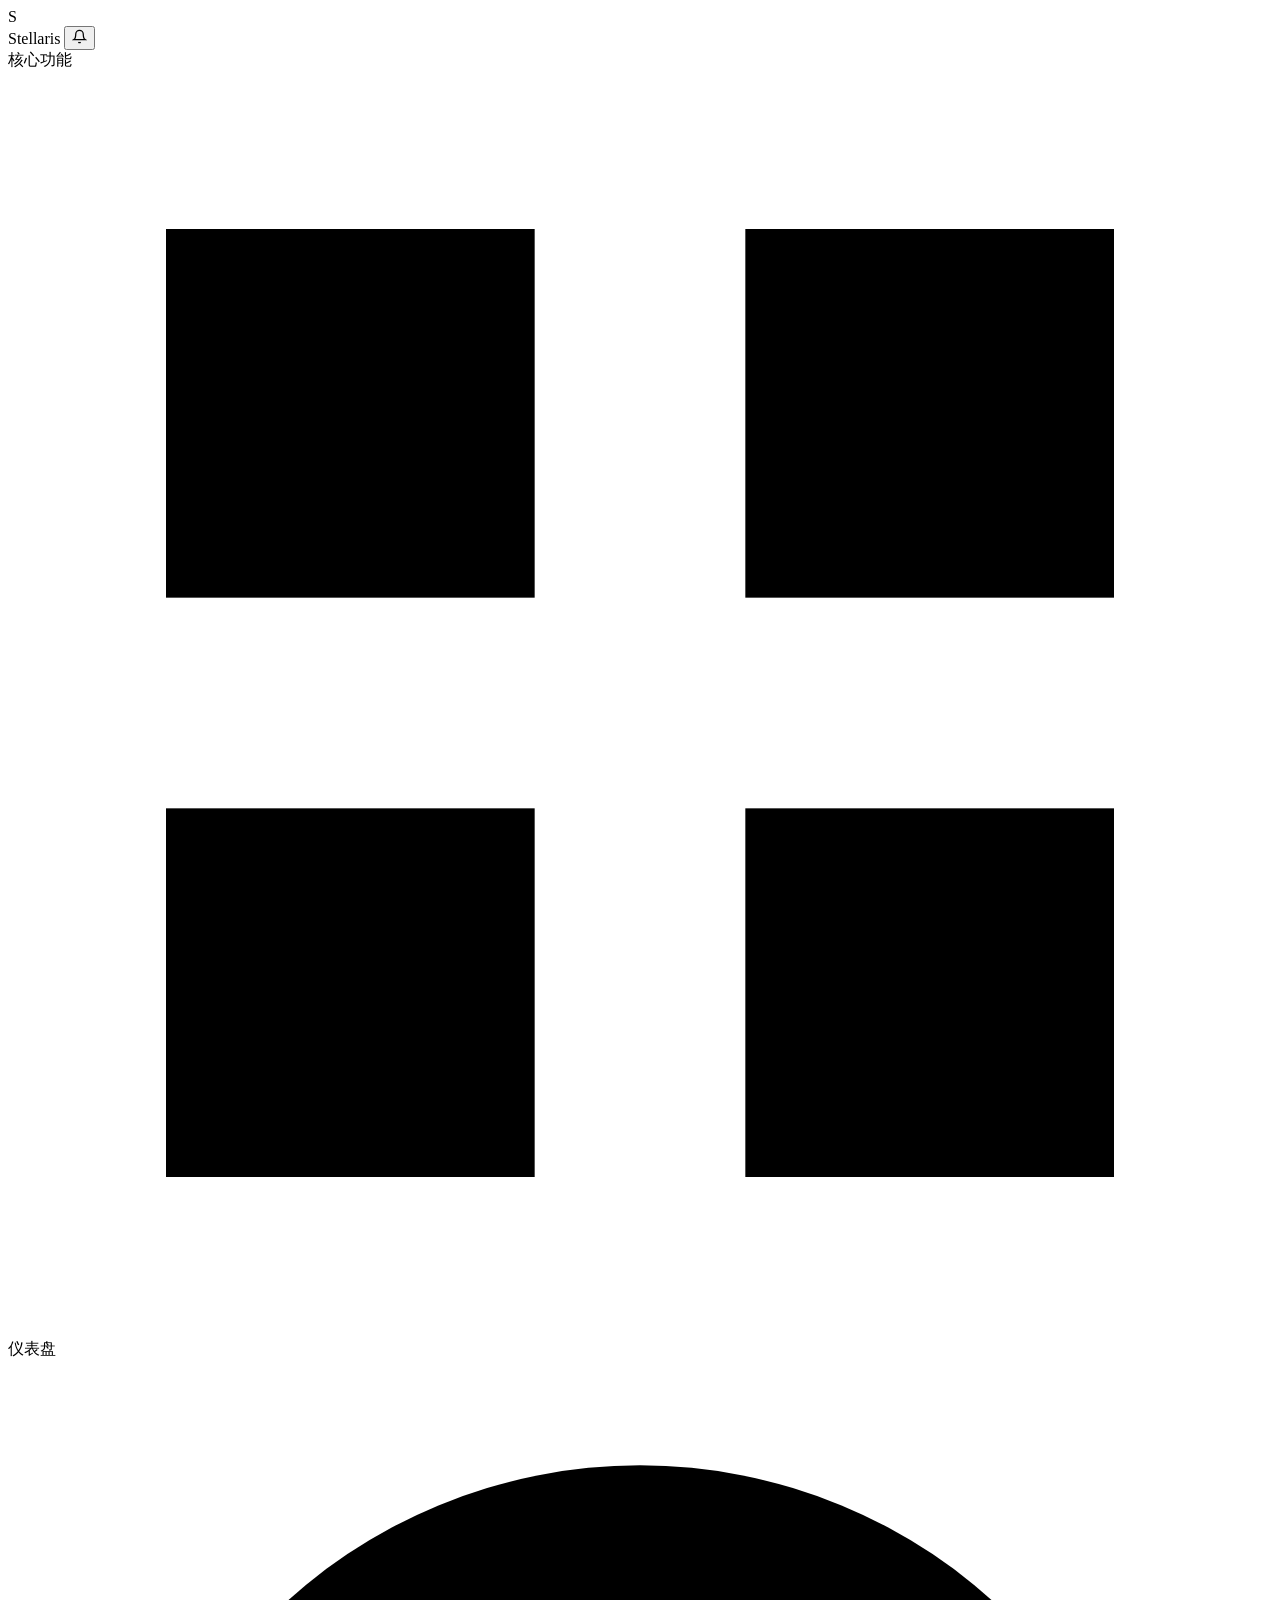
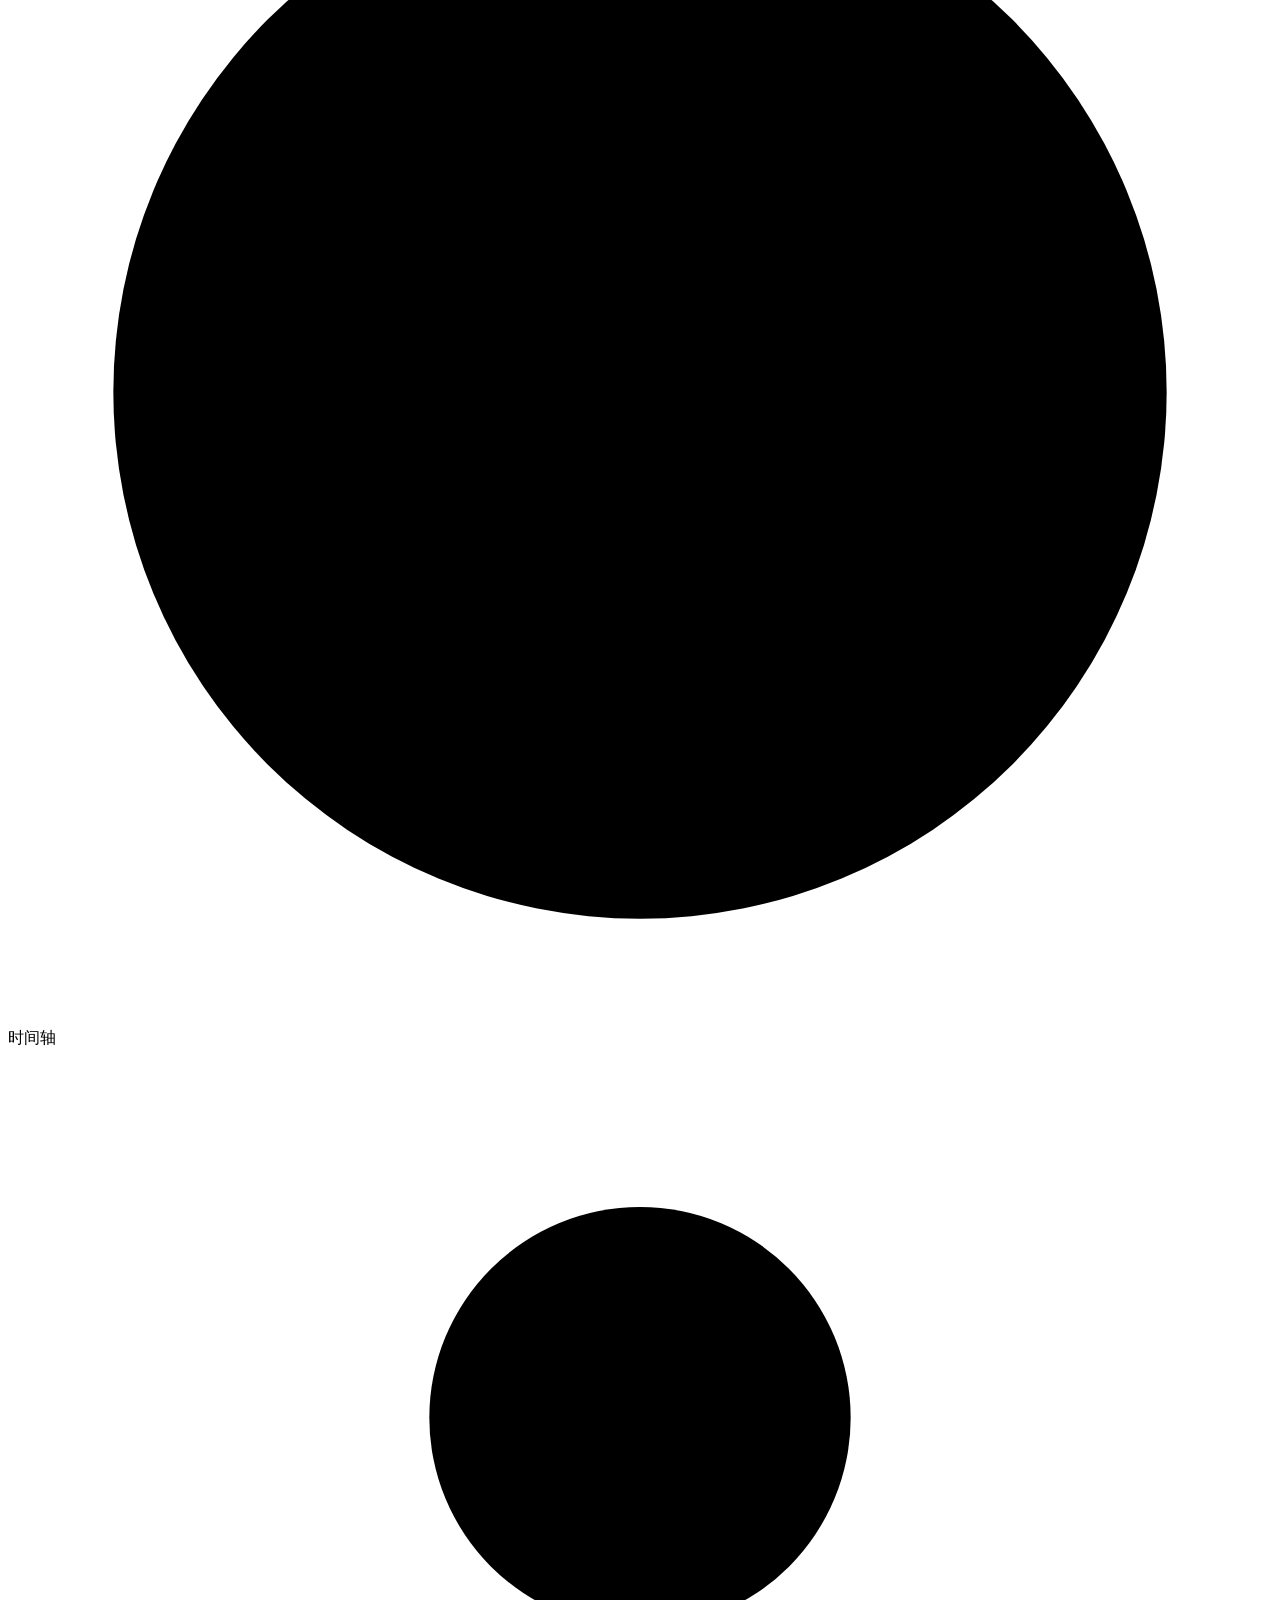
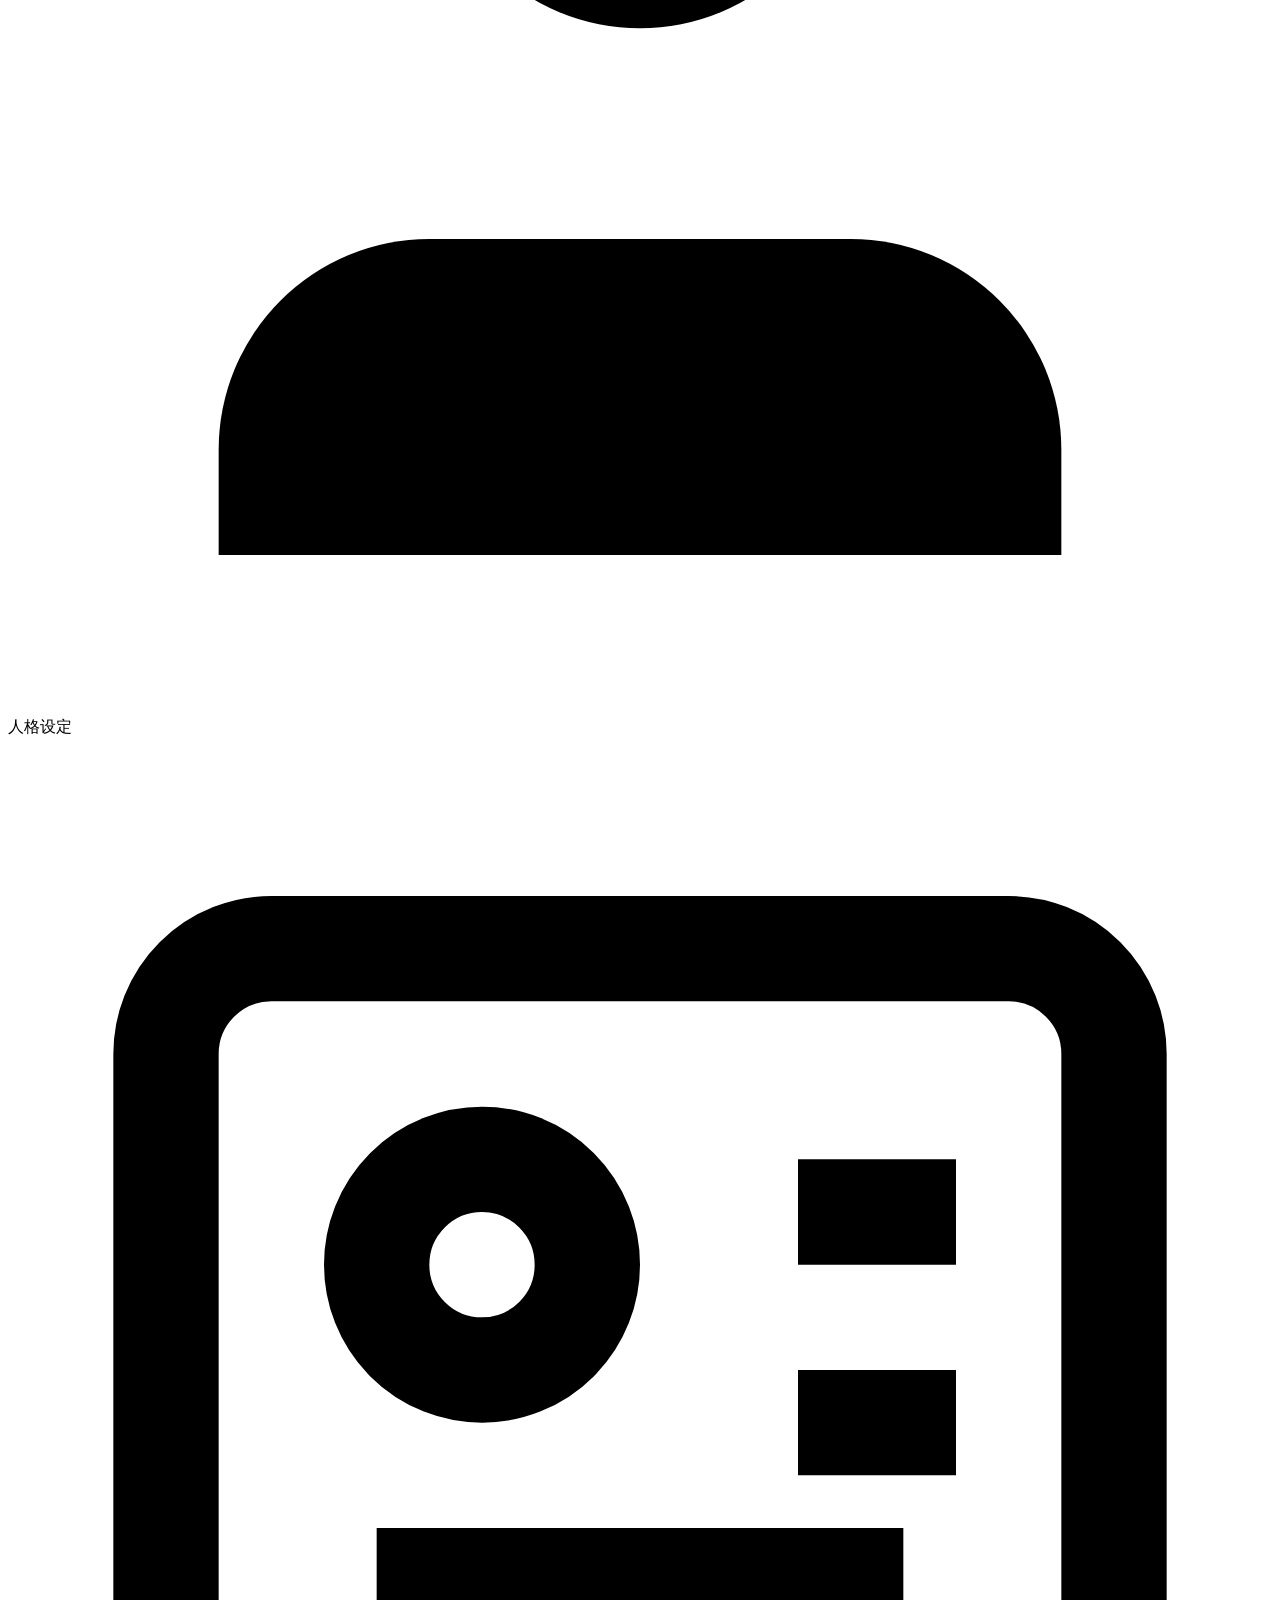
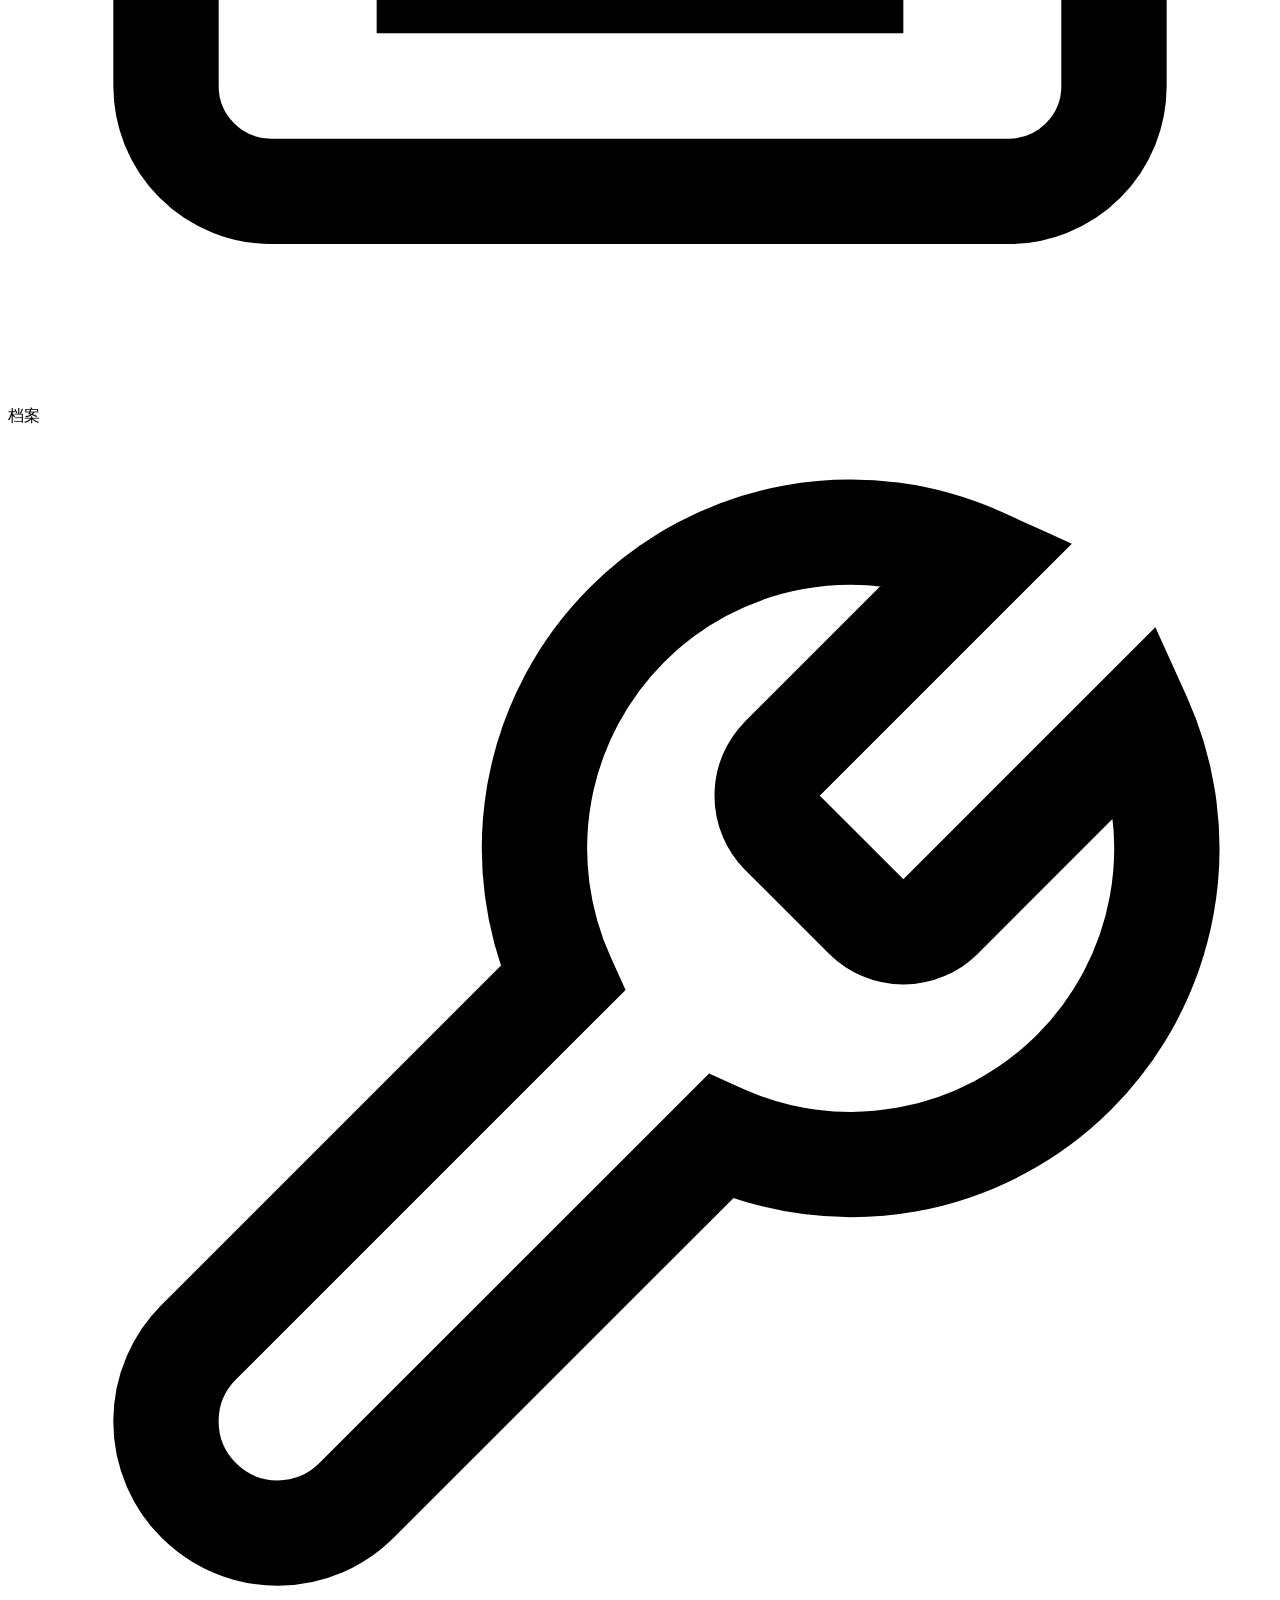
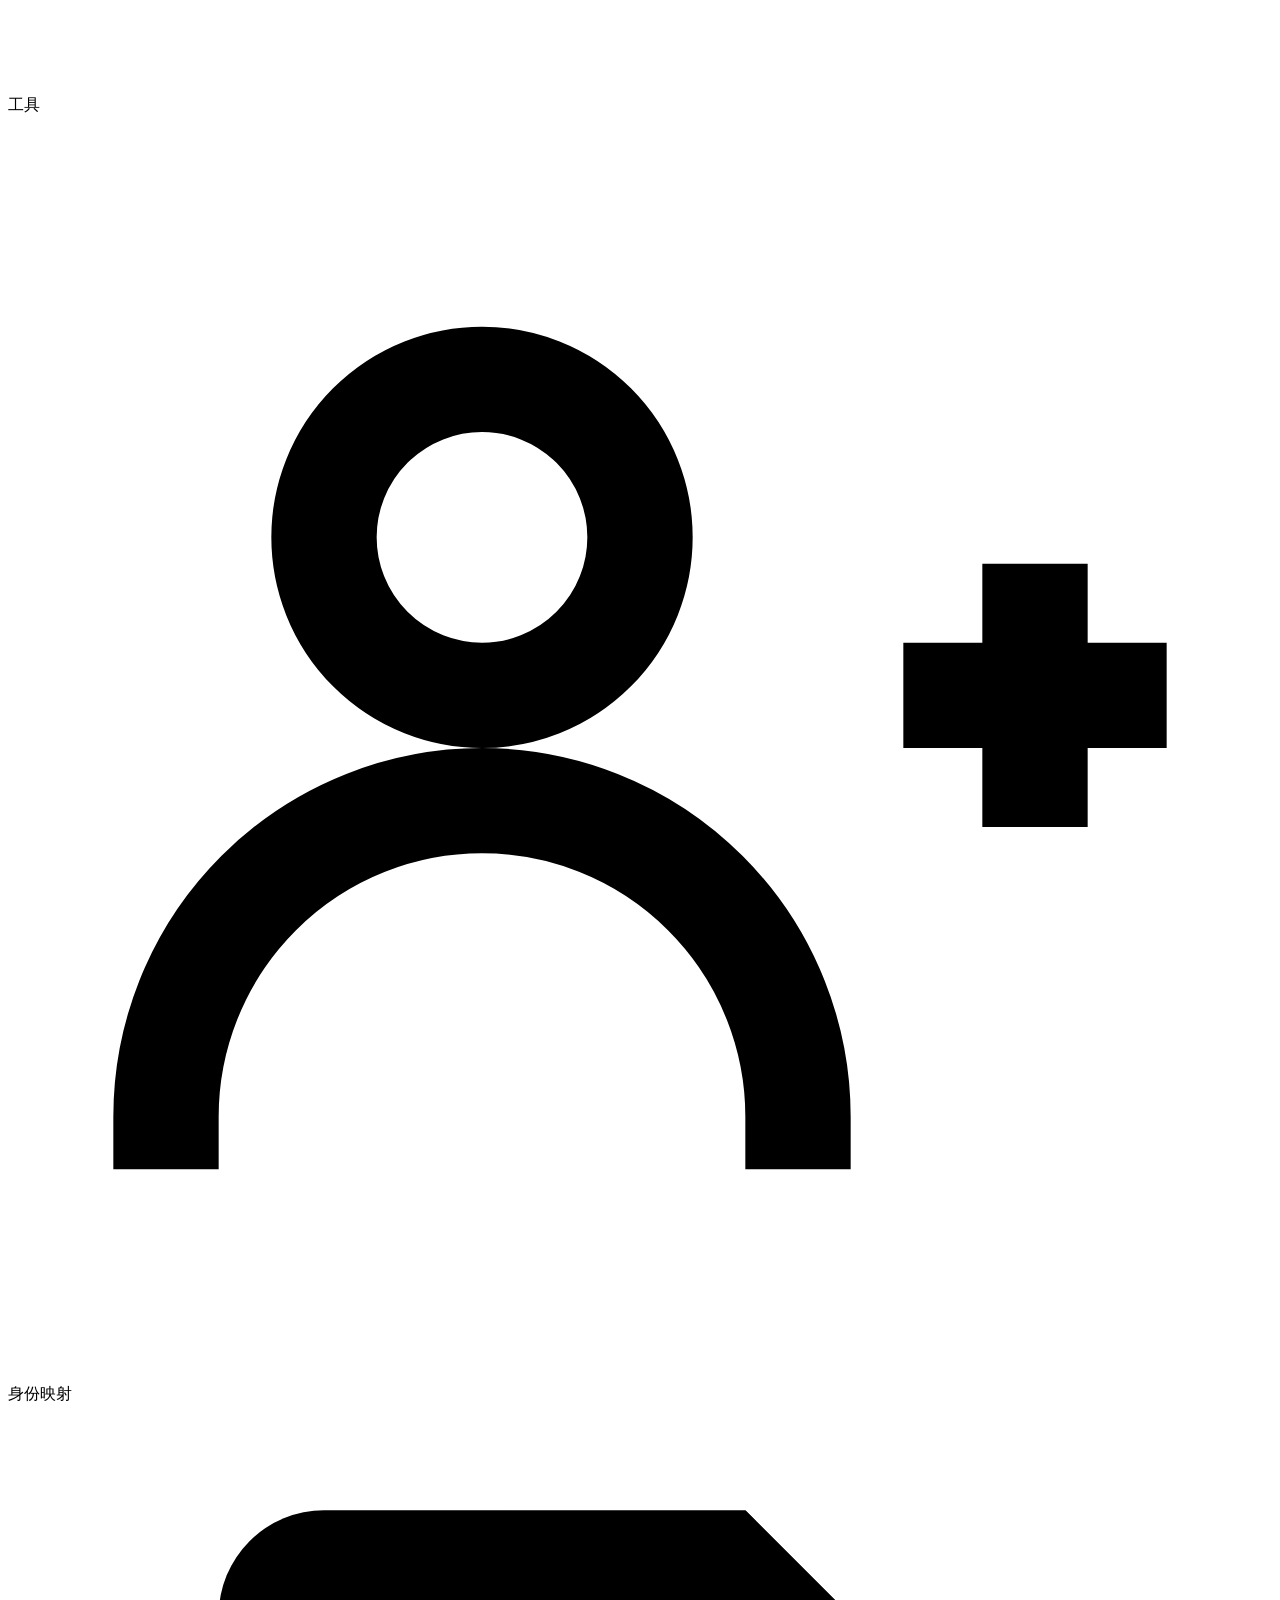
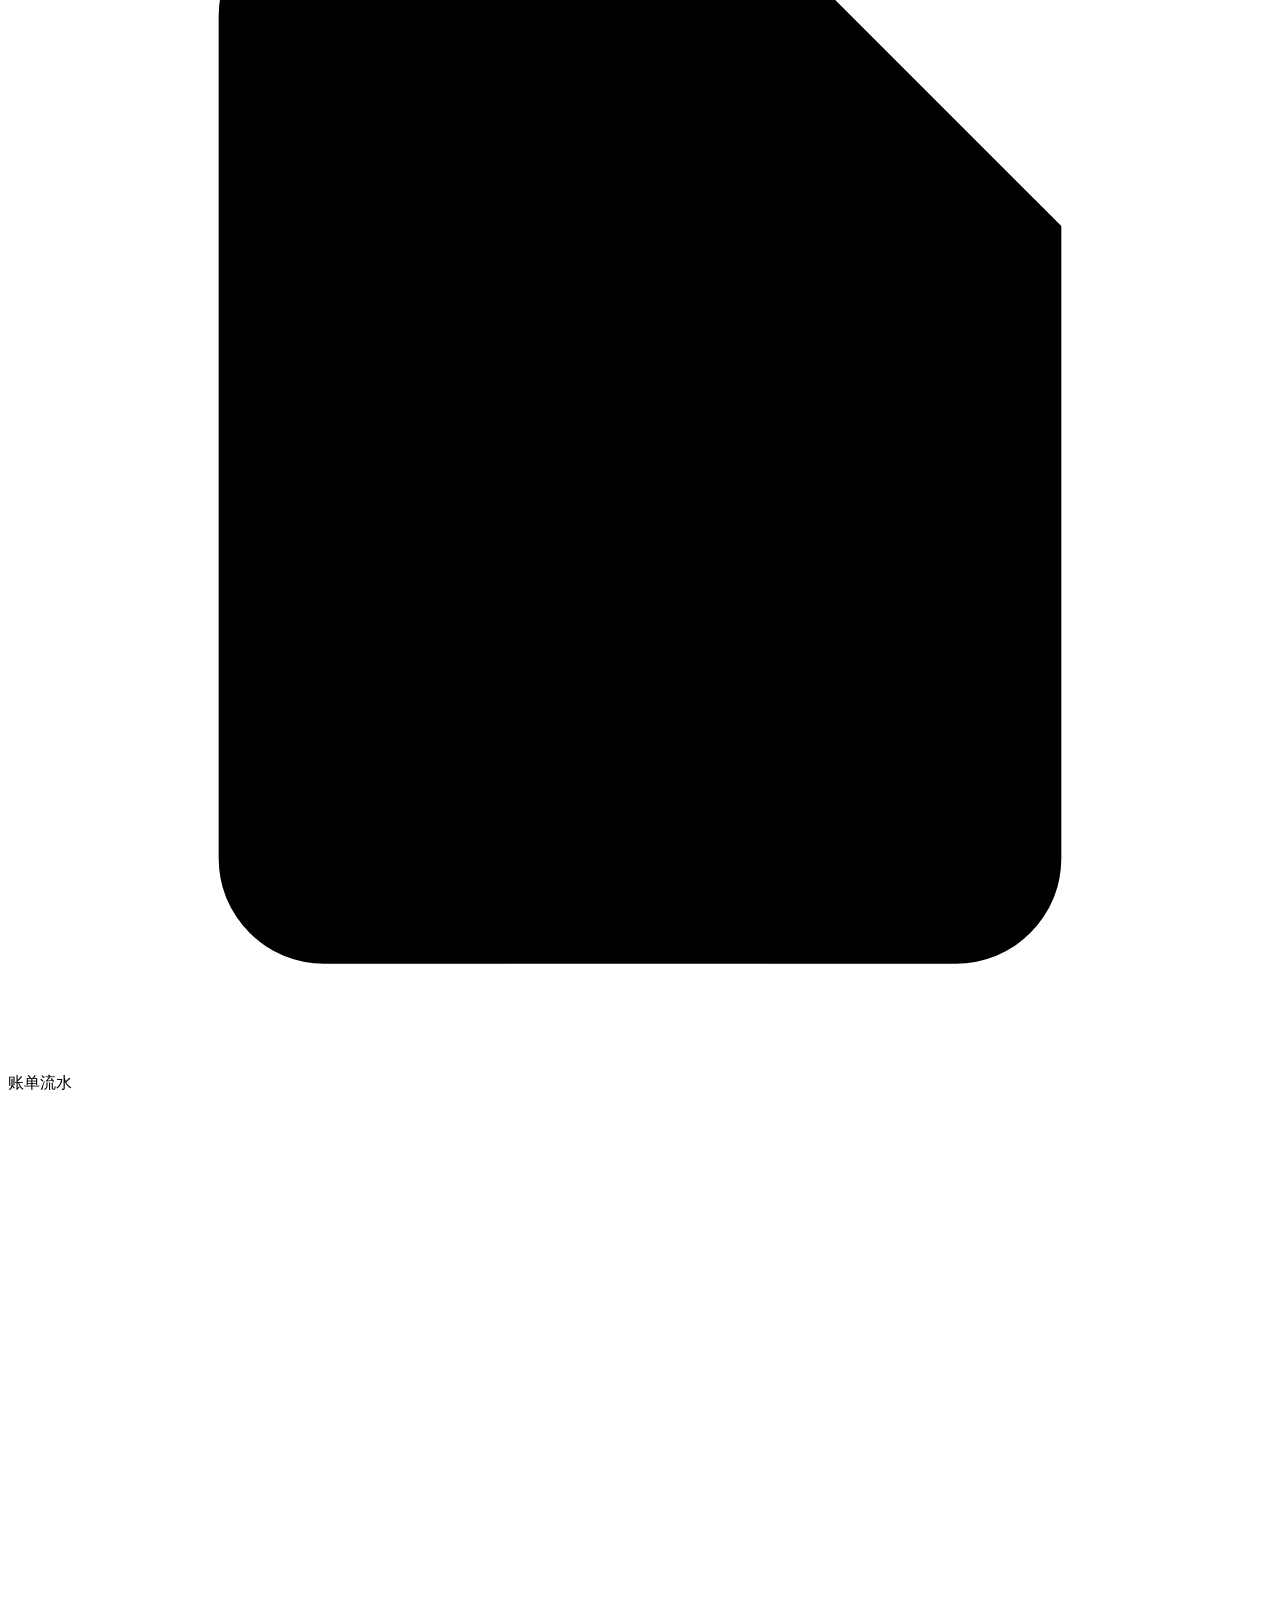
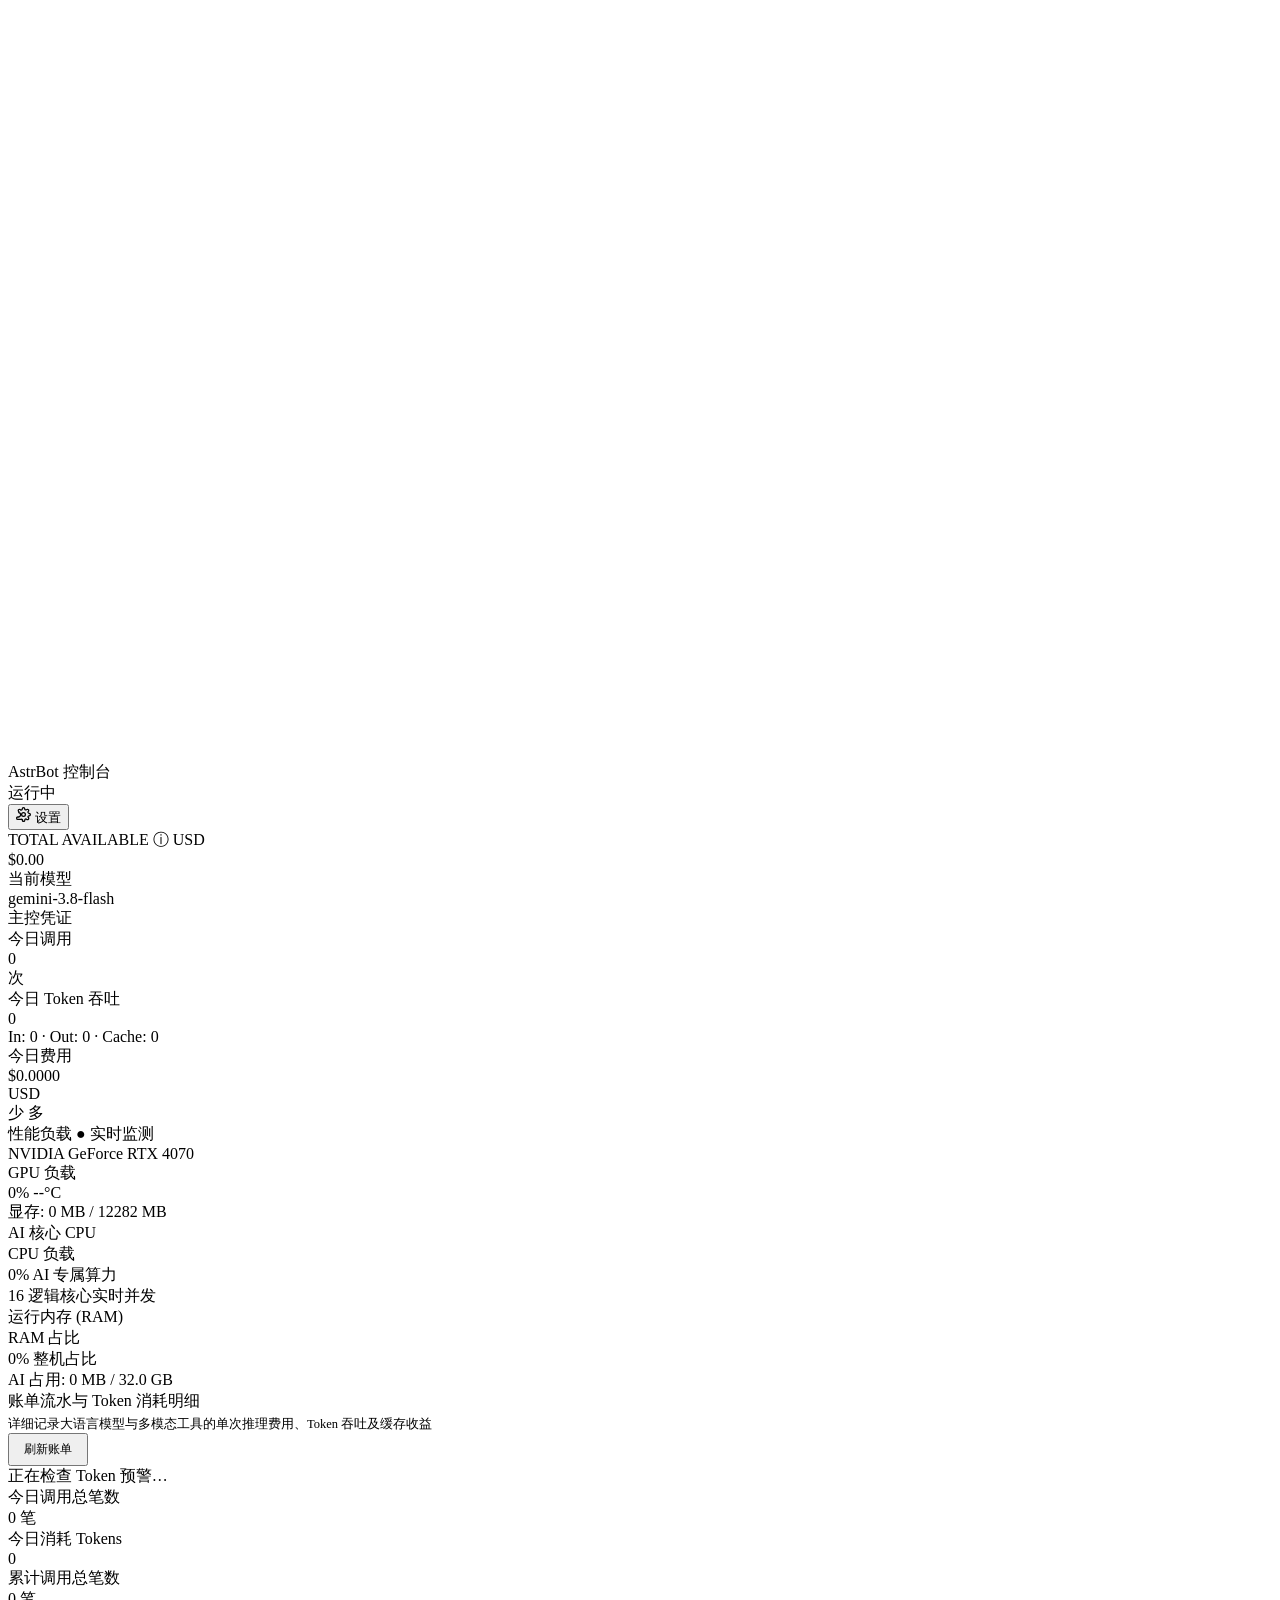
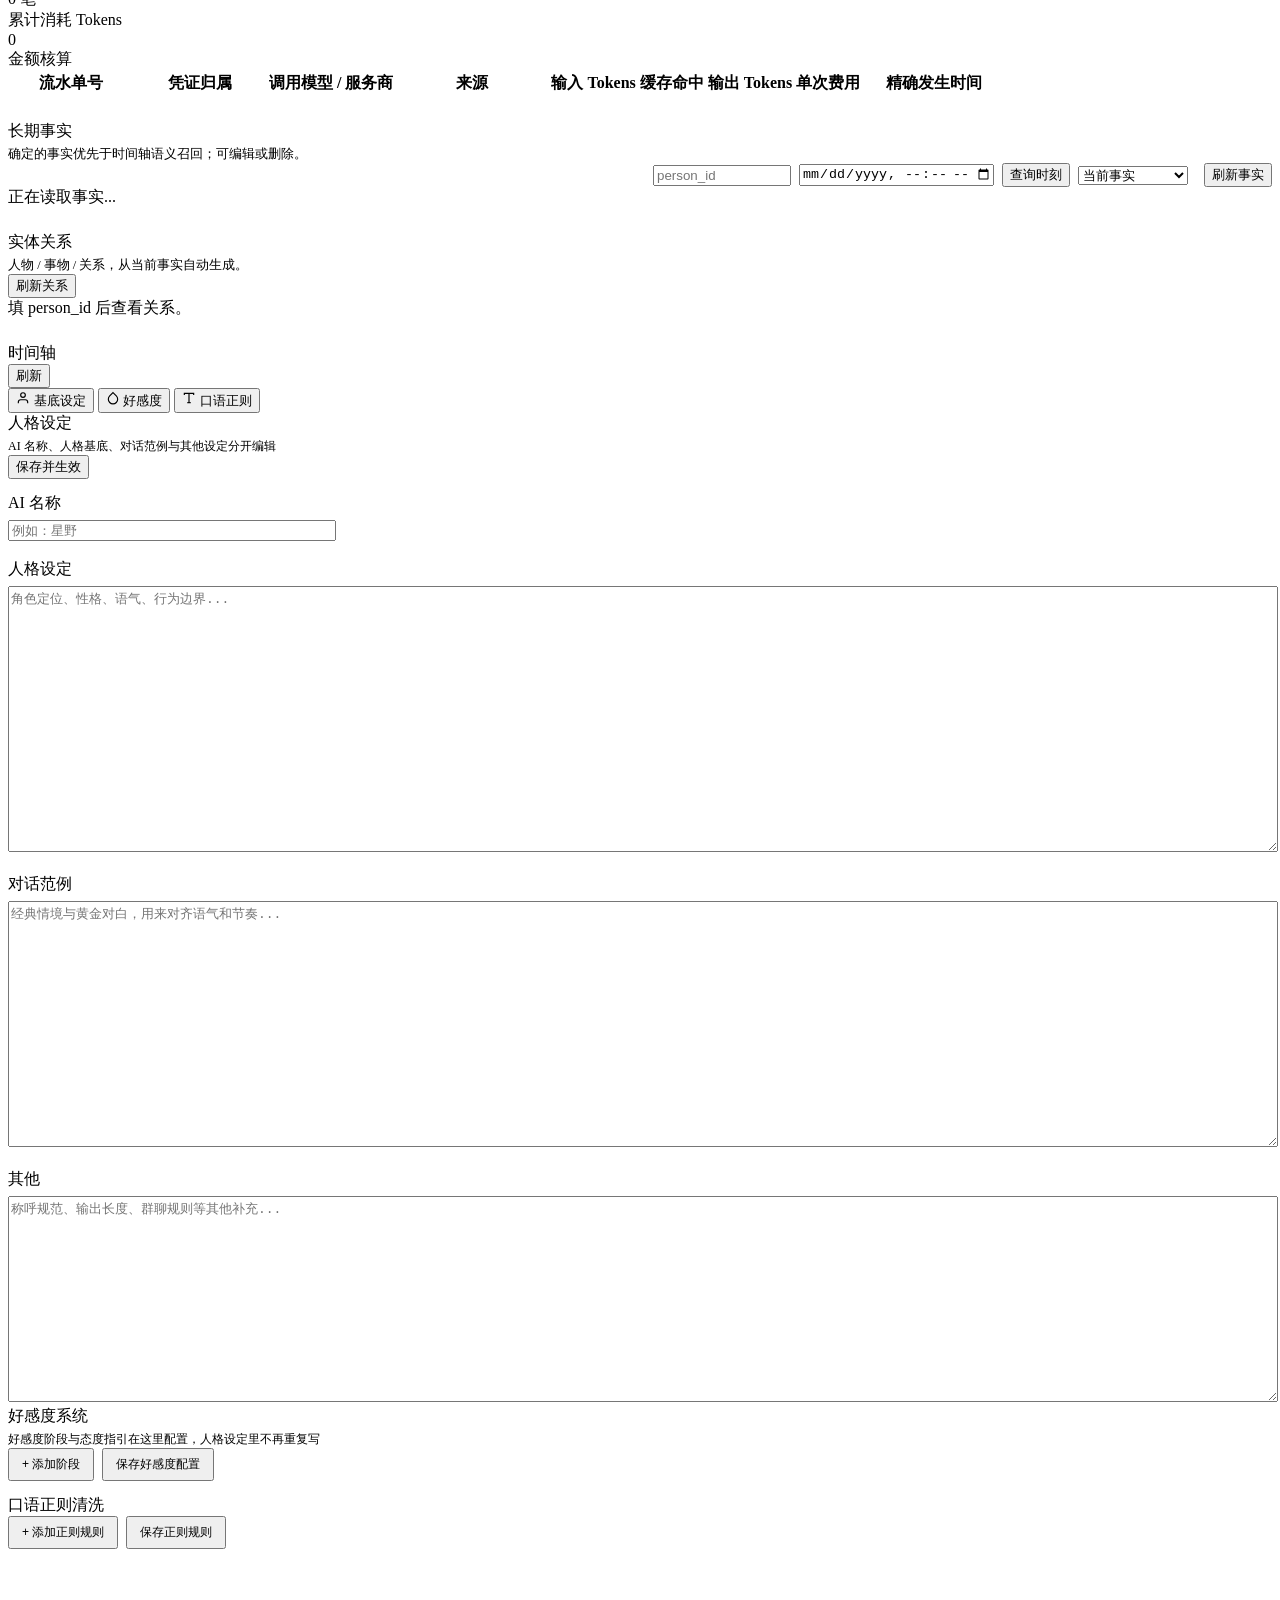
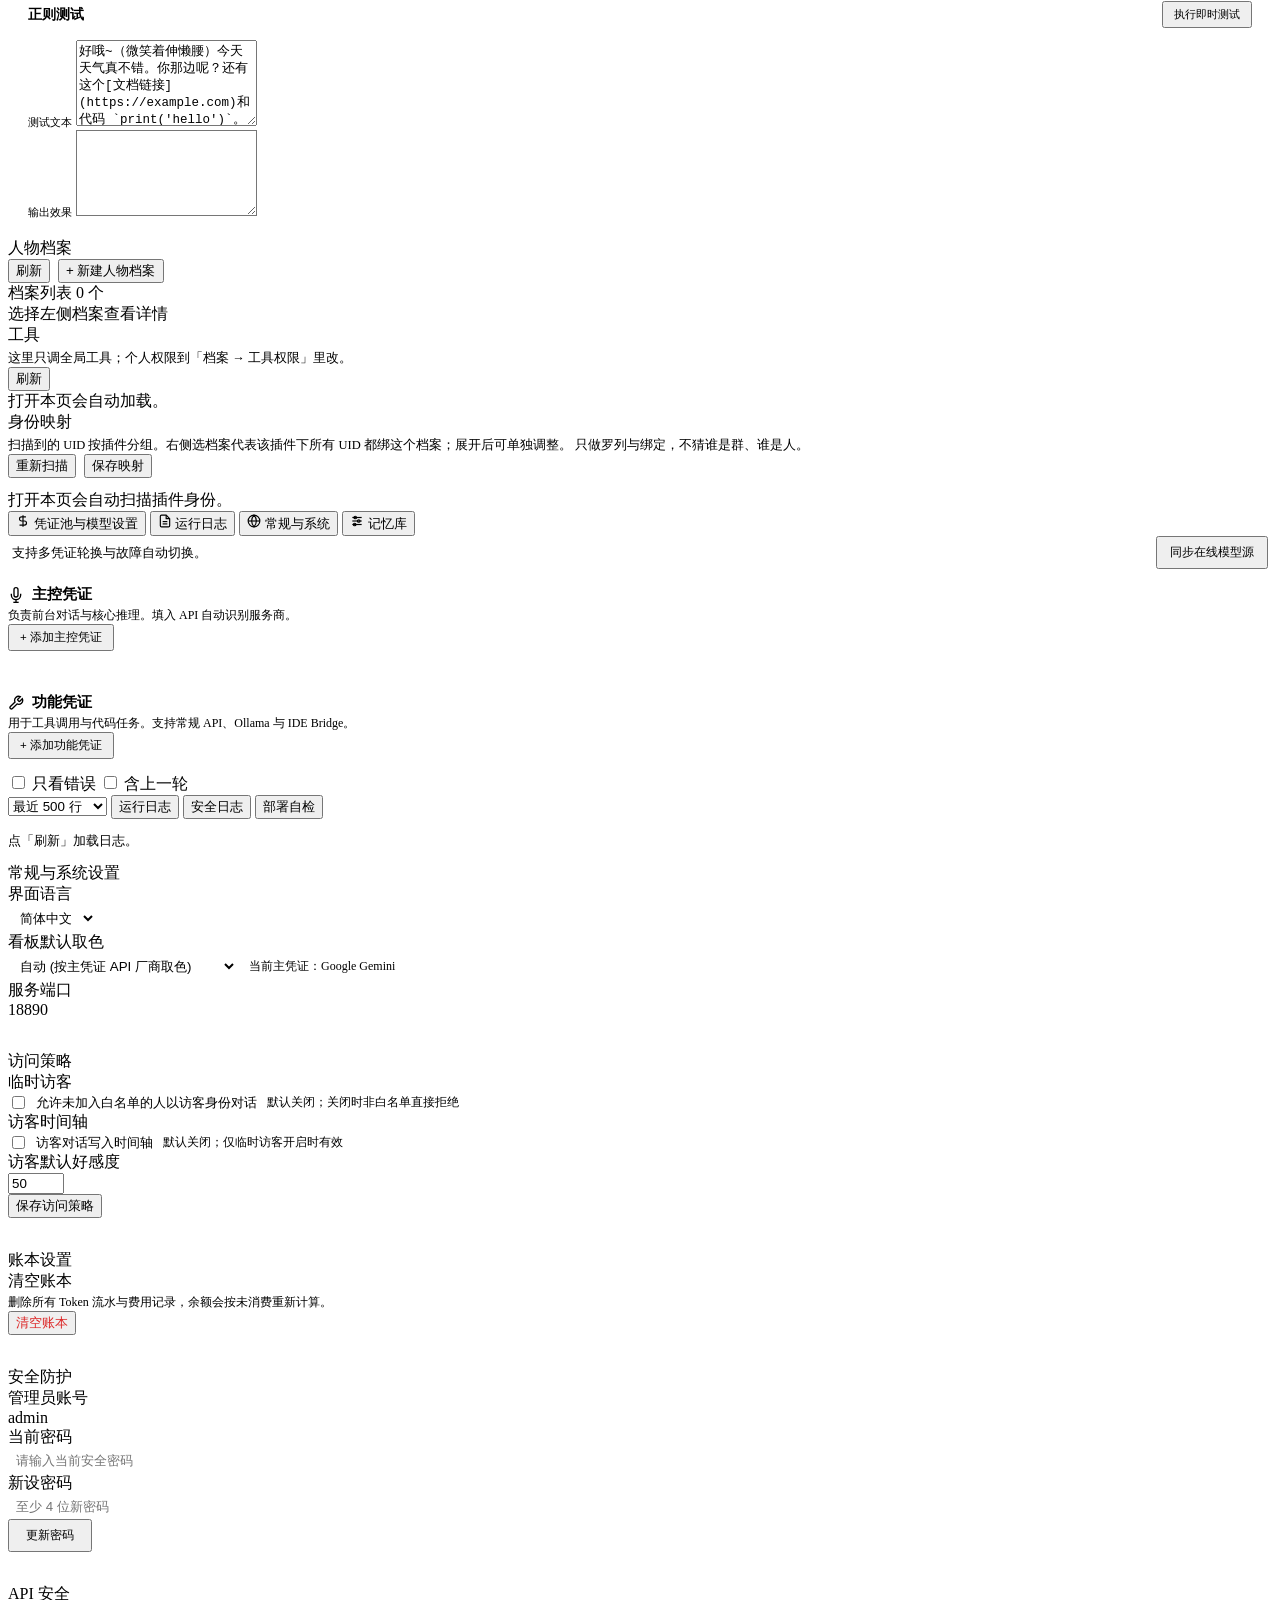
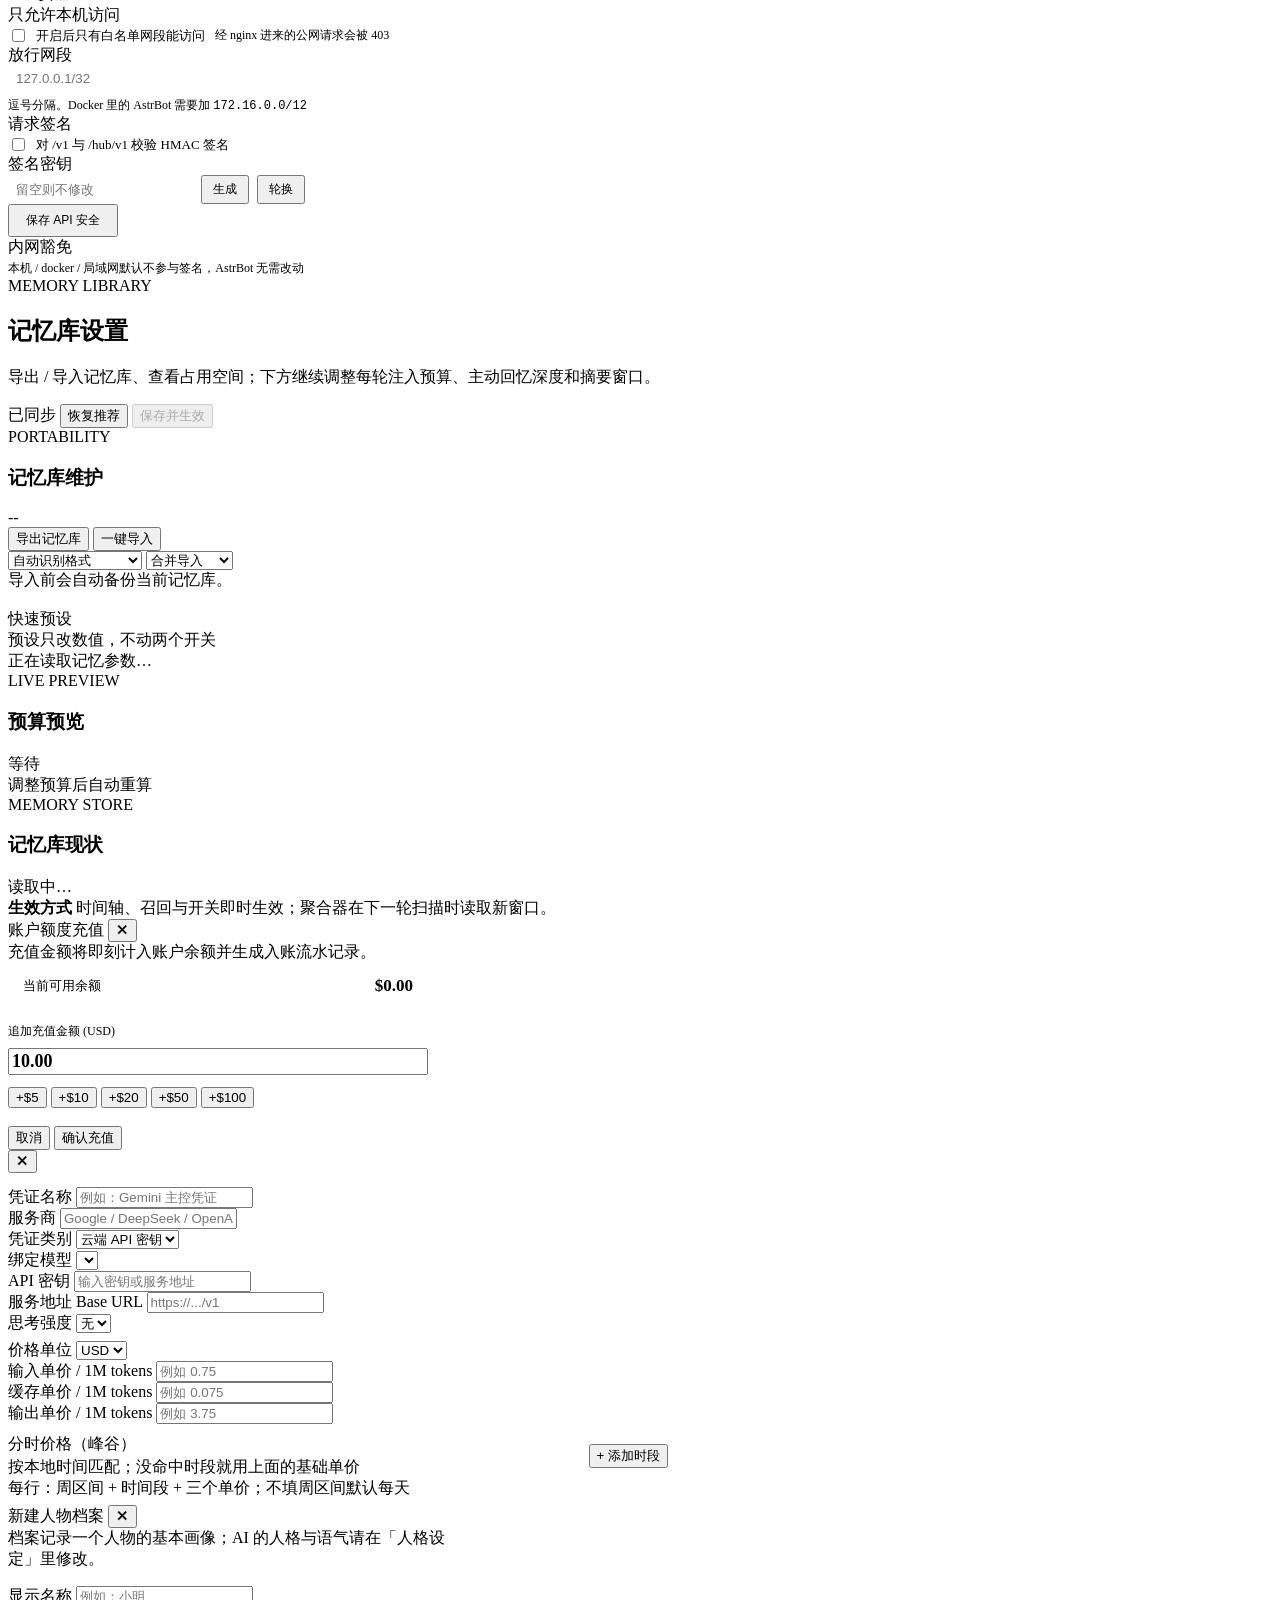
==== commit ee8b528b: "安全：按三轮审计报告修复 P0/P1 并收敛默认部署鉴权 P0（未登录可利用） - 静态目录路径穿越：realpath + commonpath 校验、扩展名白名单、nosniff - 默认口令 ad" ====
--- a/console/index.html
+++ b/console/index.html
@@ -1106,7 +1106,7 @@
             <div class="form-grid" style="margin-top: 16px;">
                 <div class="form-group">
                     <label class="form-label">显示名称</label>
-                    <input class="form-input" id="archive-create-name" placeholder="例如：乐阙">
+                    <input class="form-input" id="archive-create-name" placeholder="例如：小明">
                 </div>
                 <div class="form-group">
                     <label class="form-label">档案级别</label>
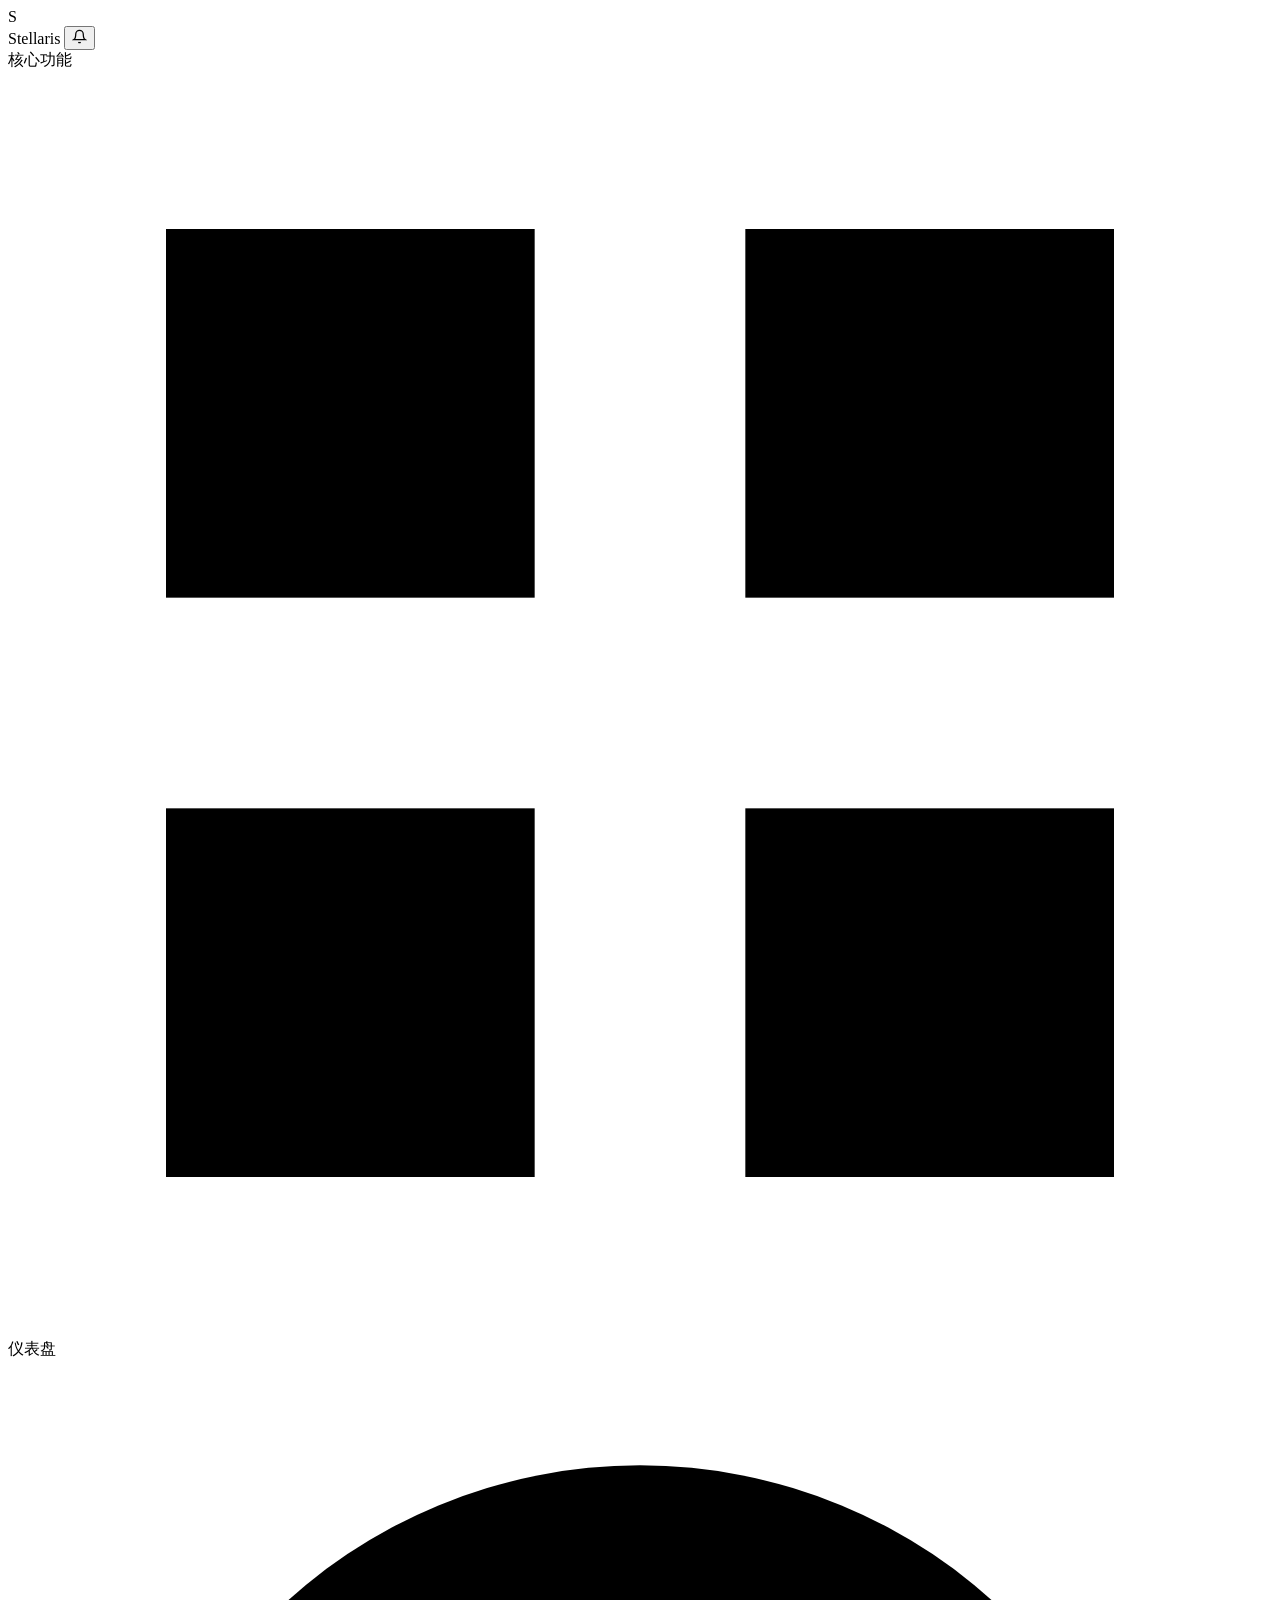
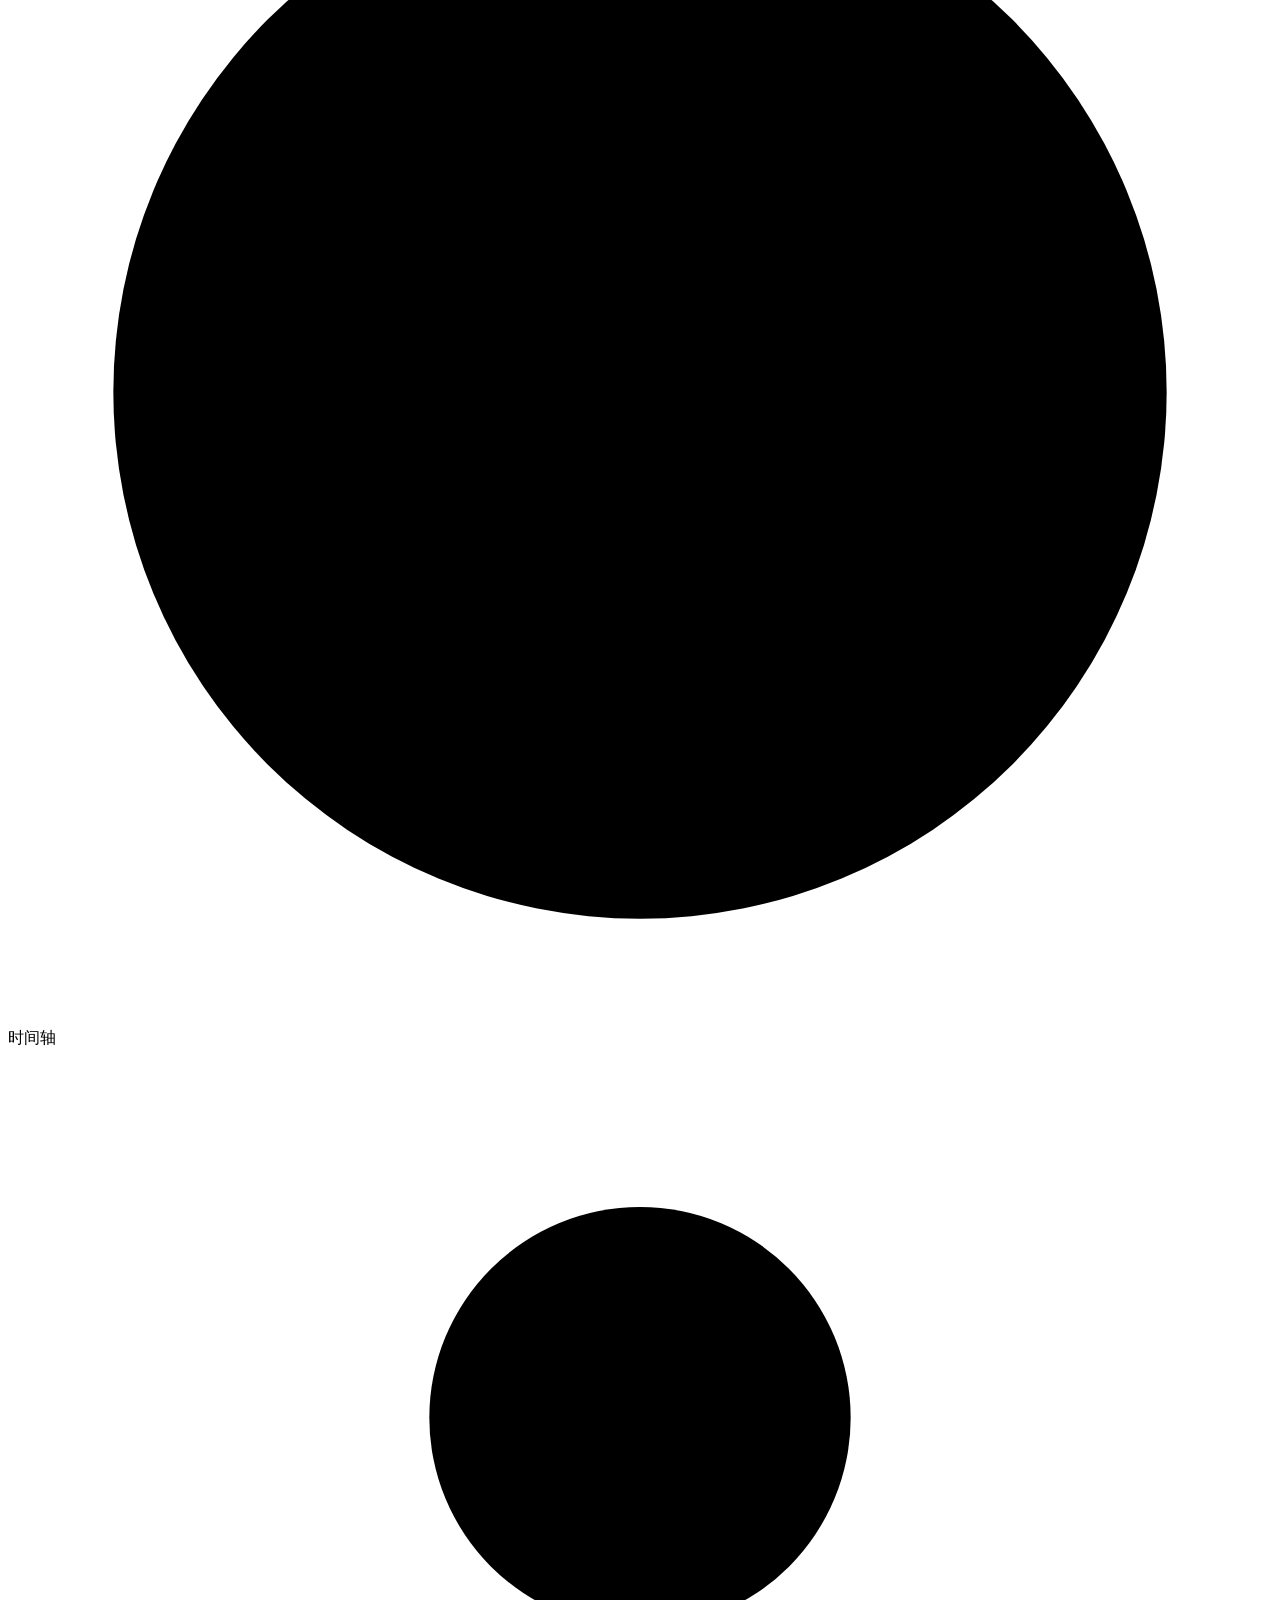
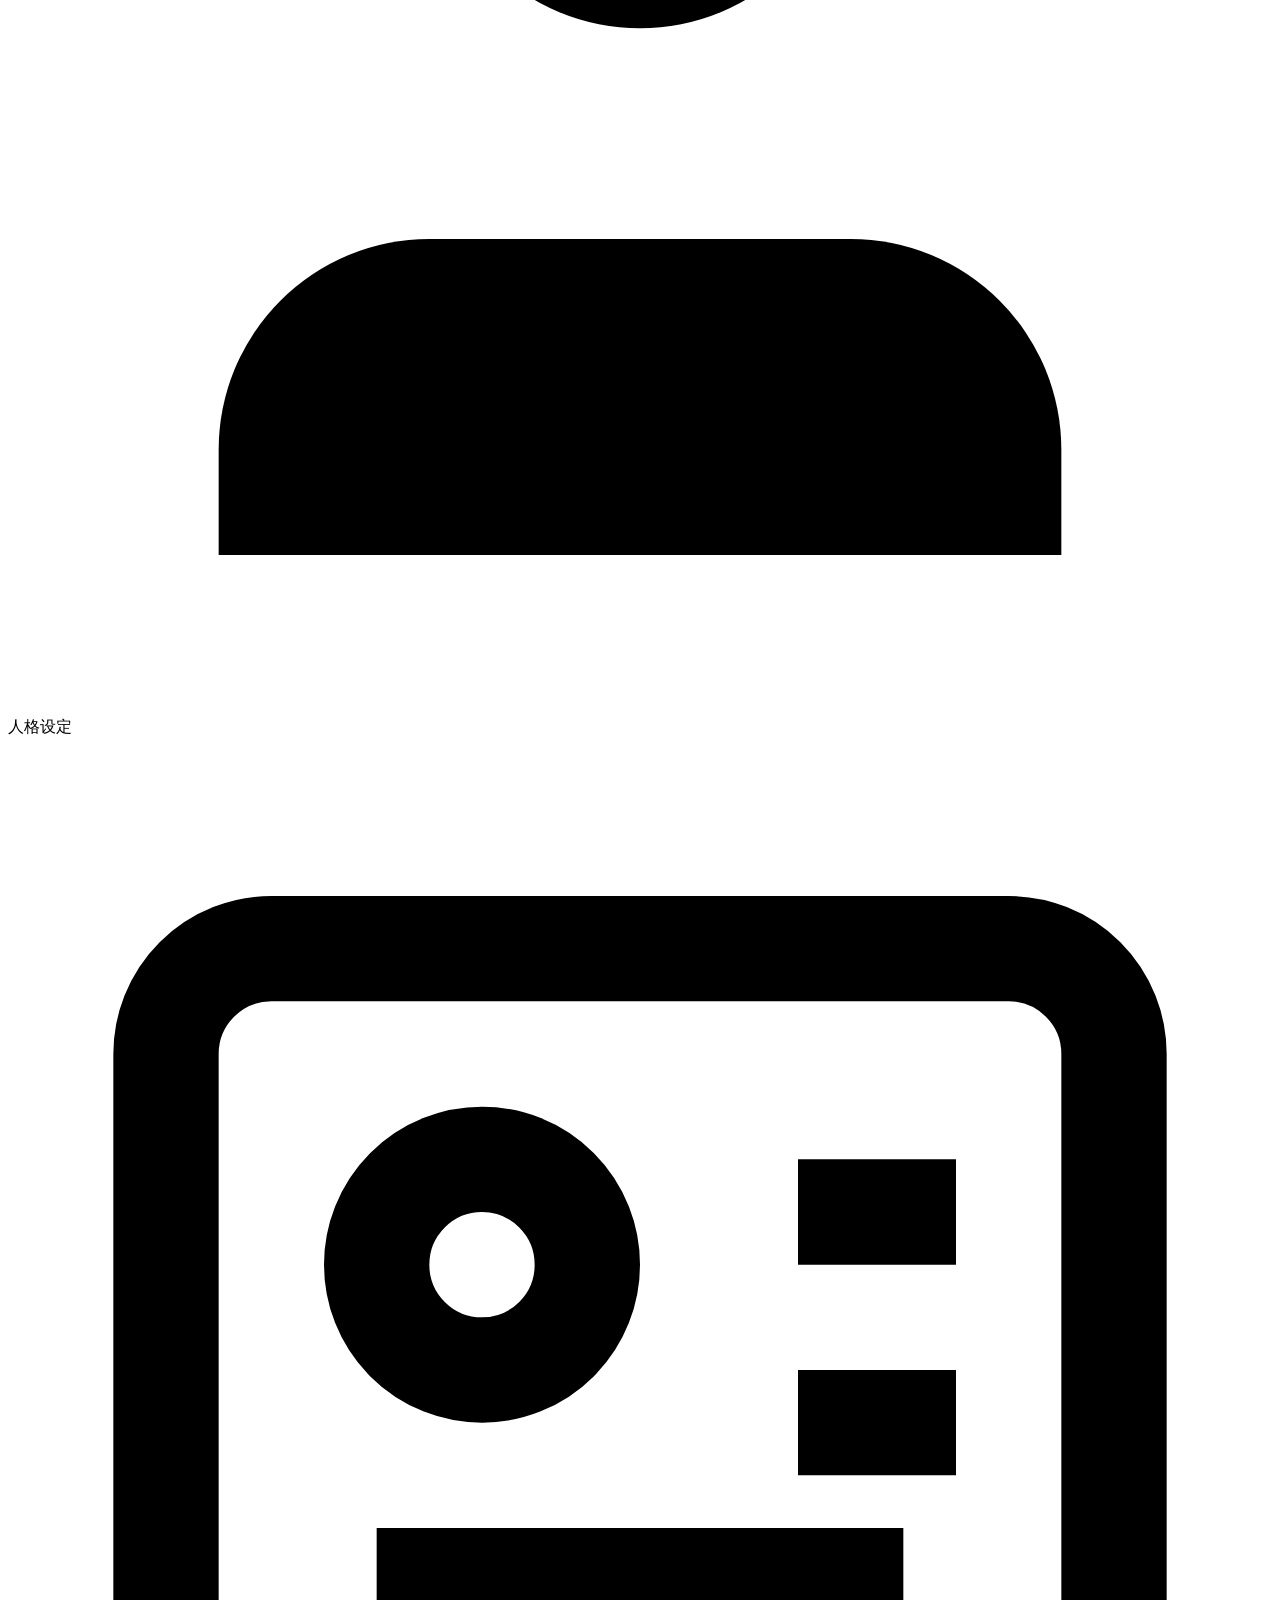
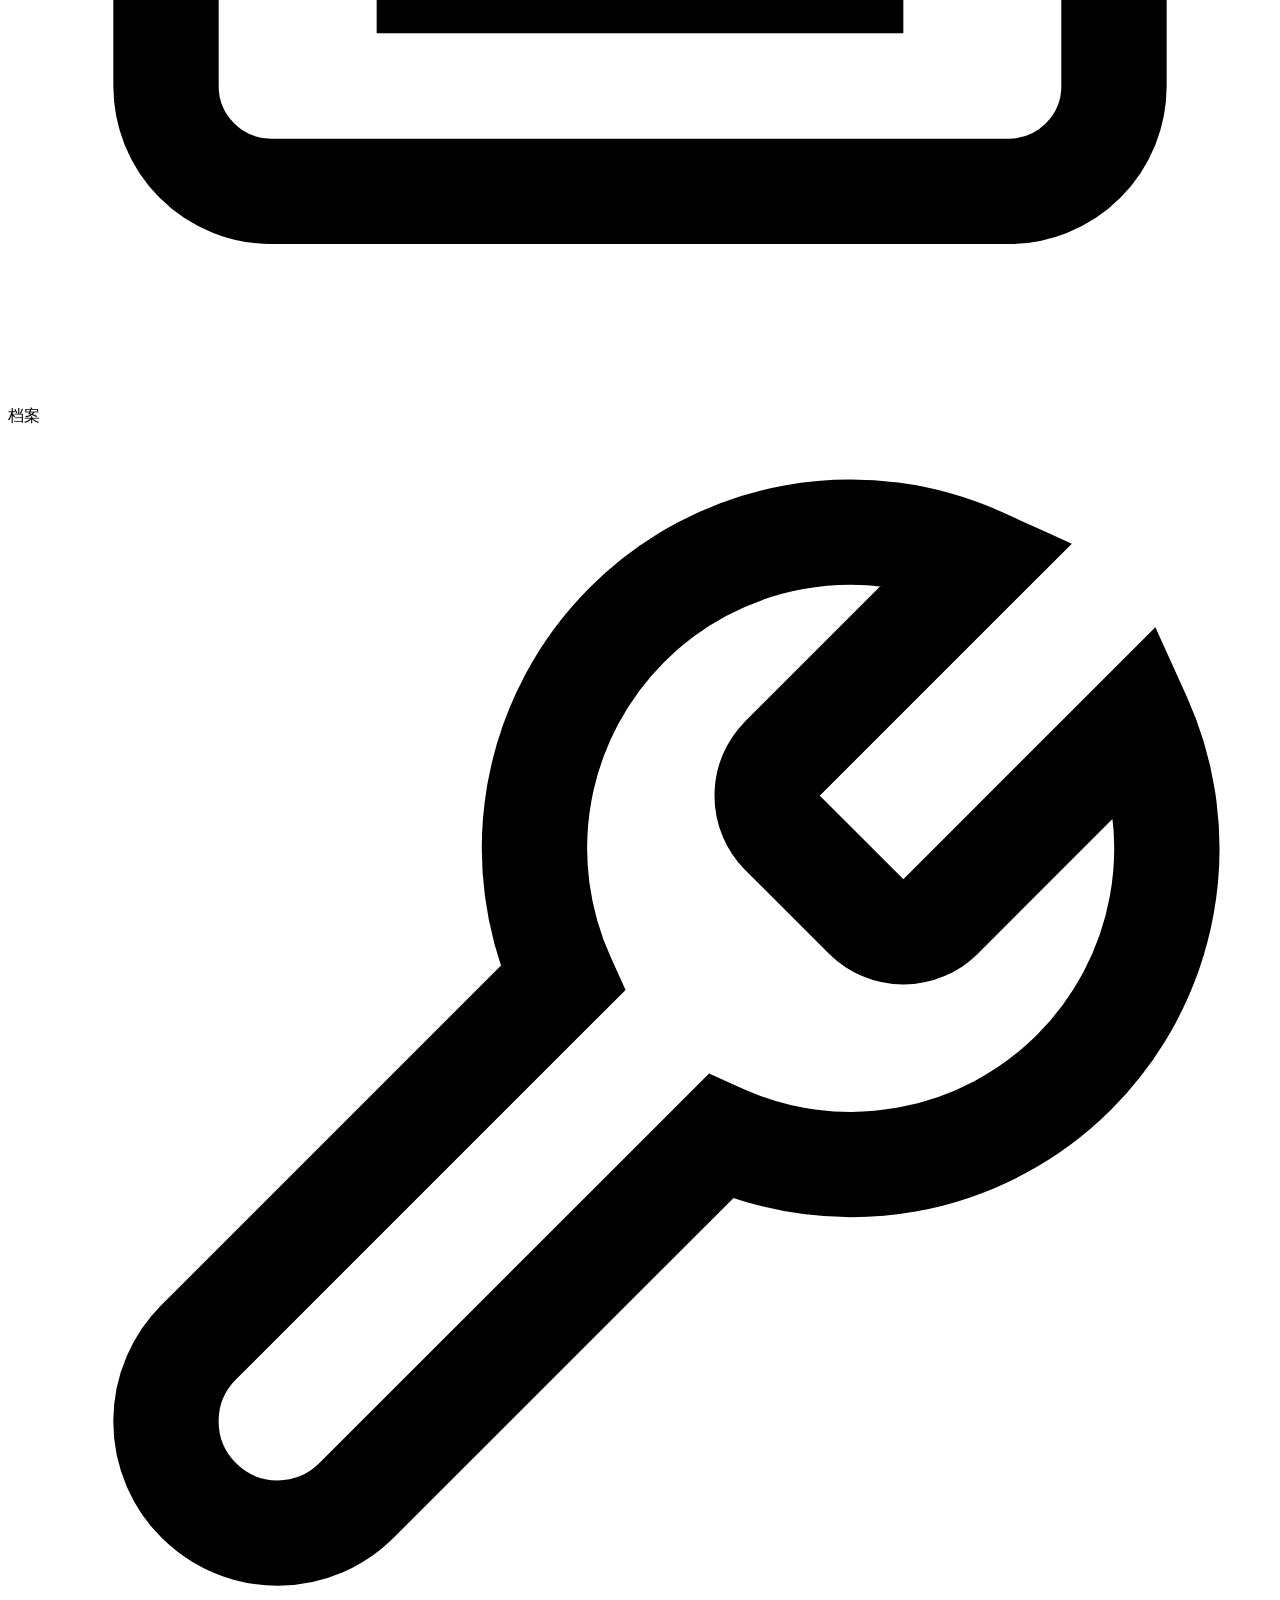
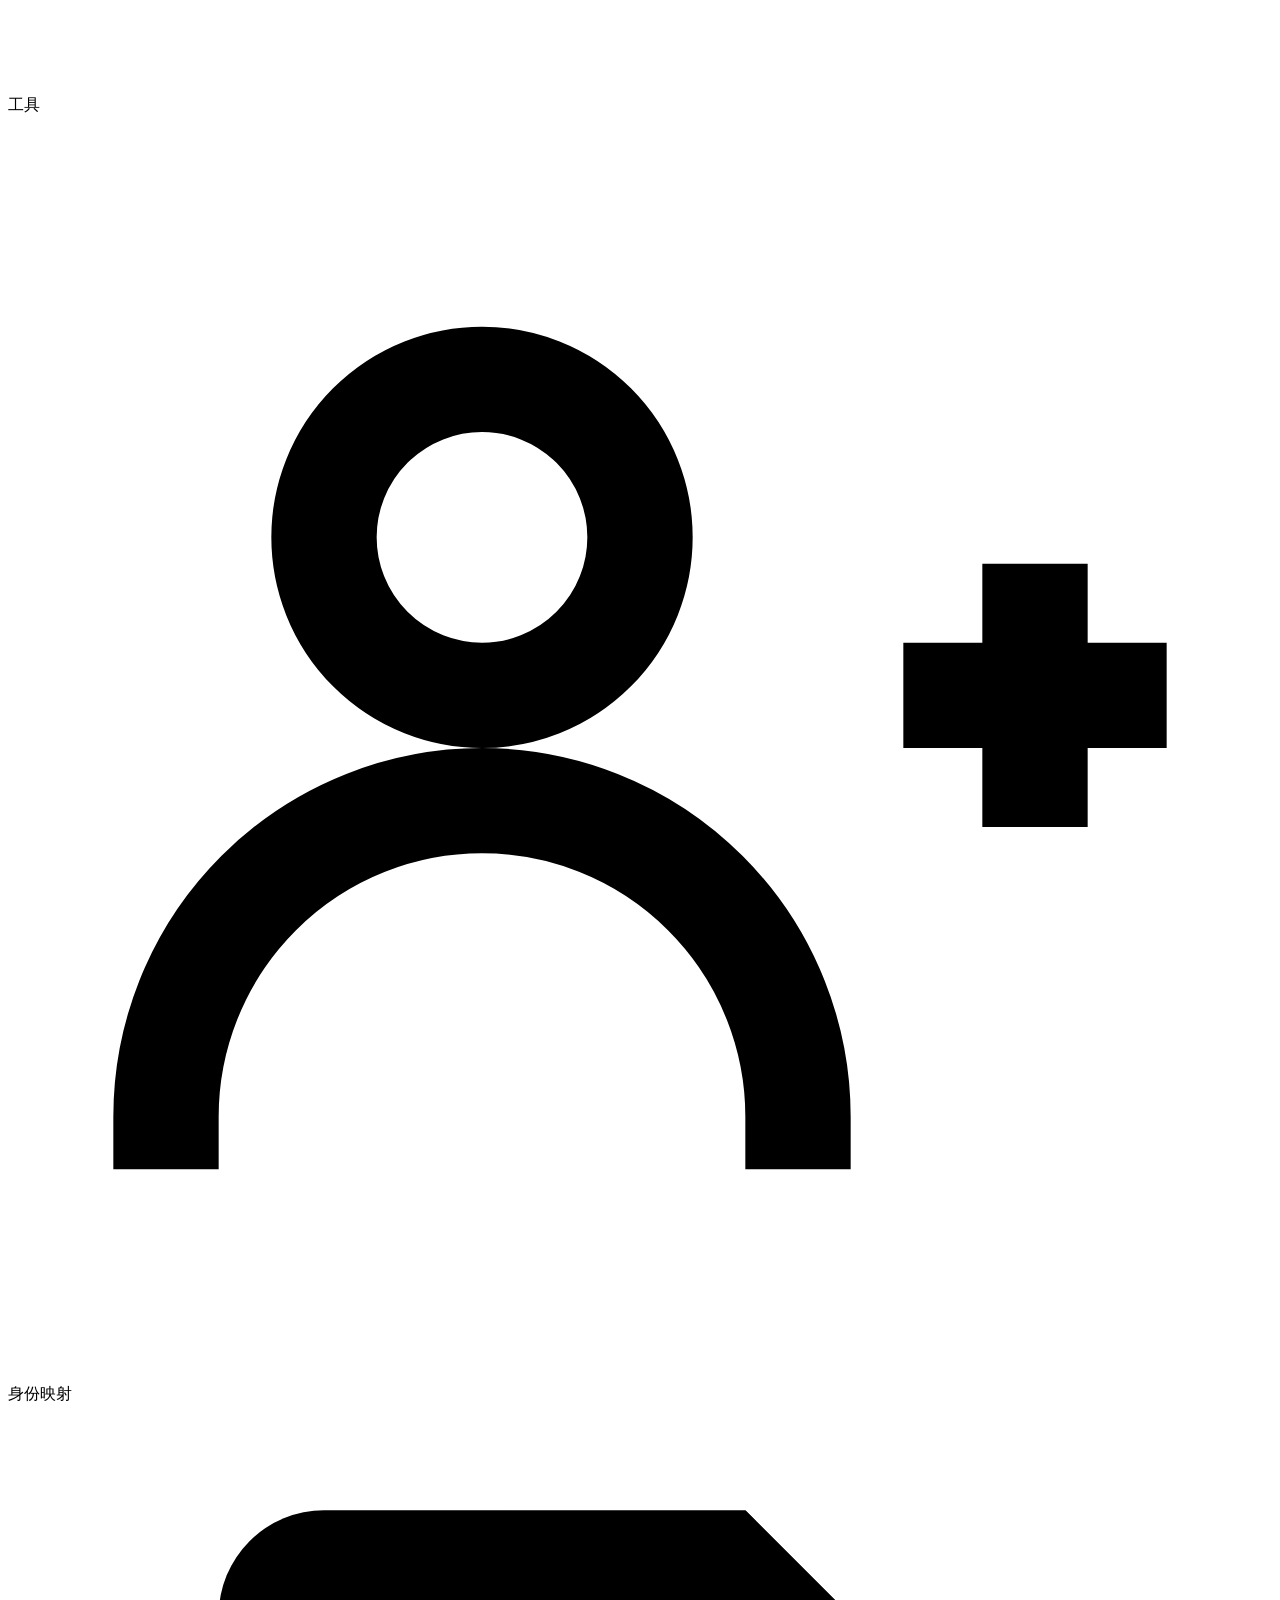
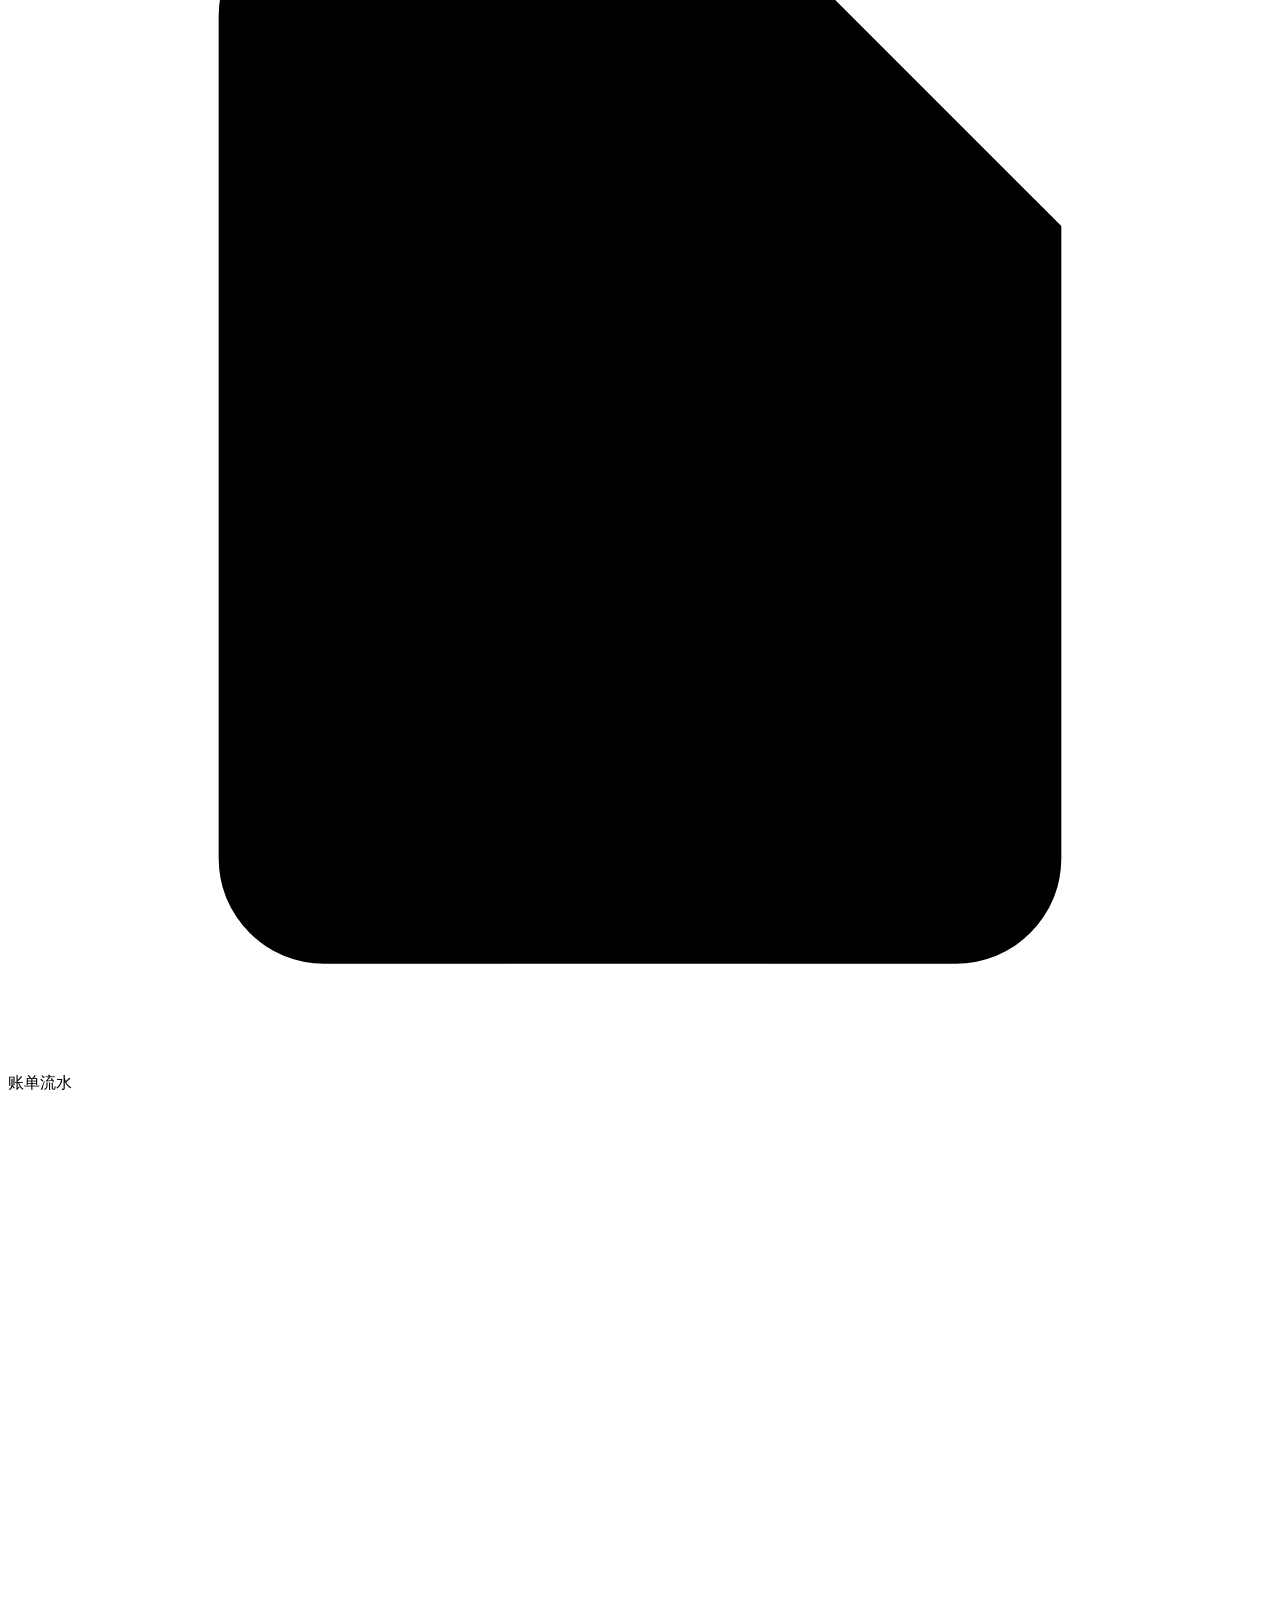
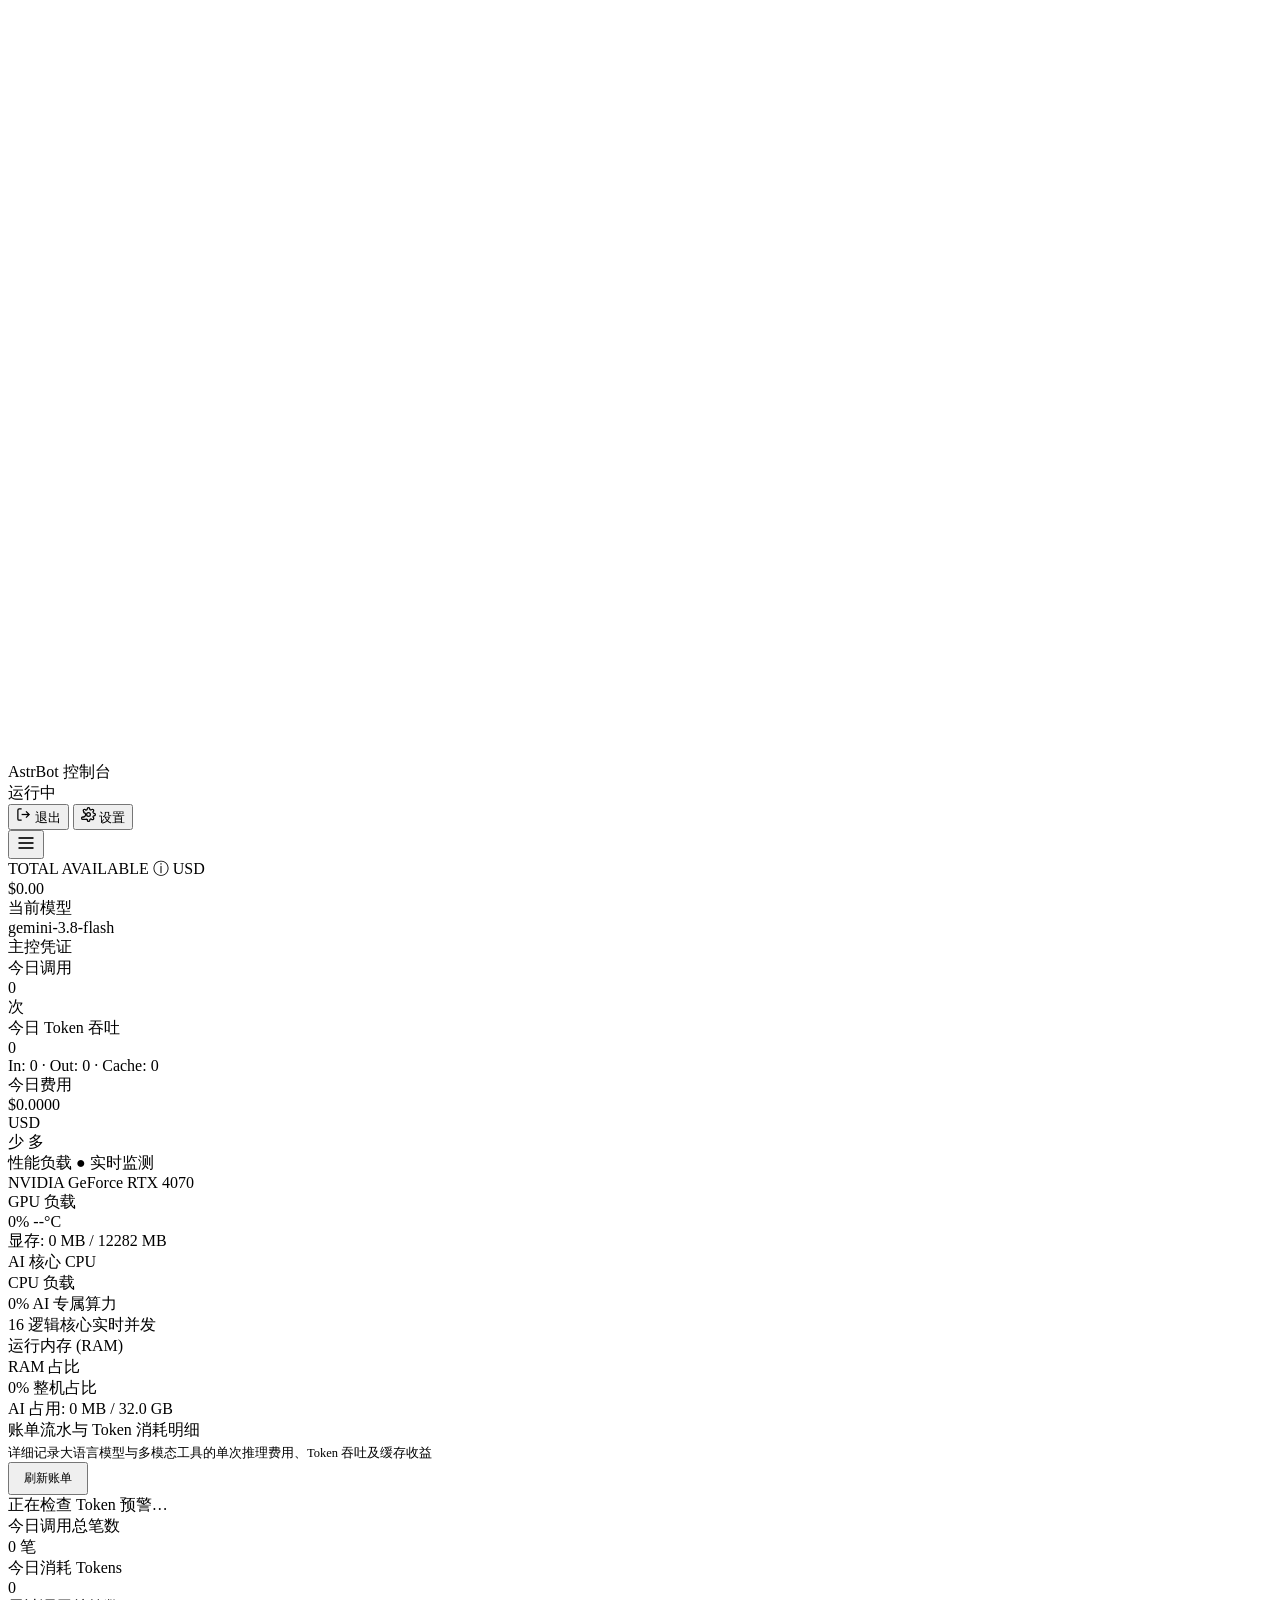
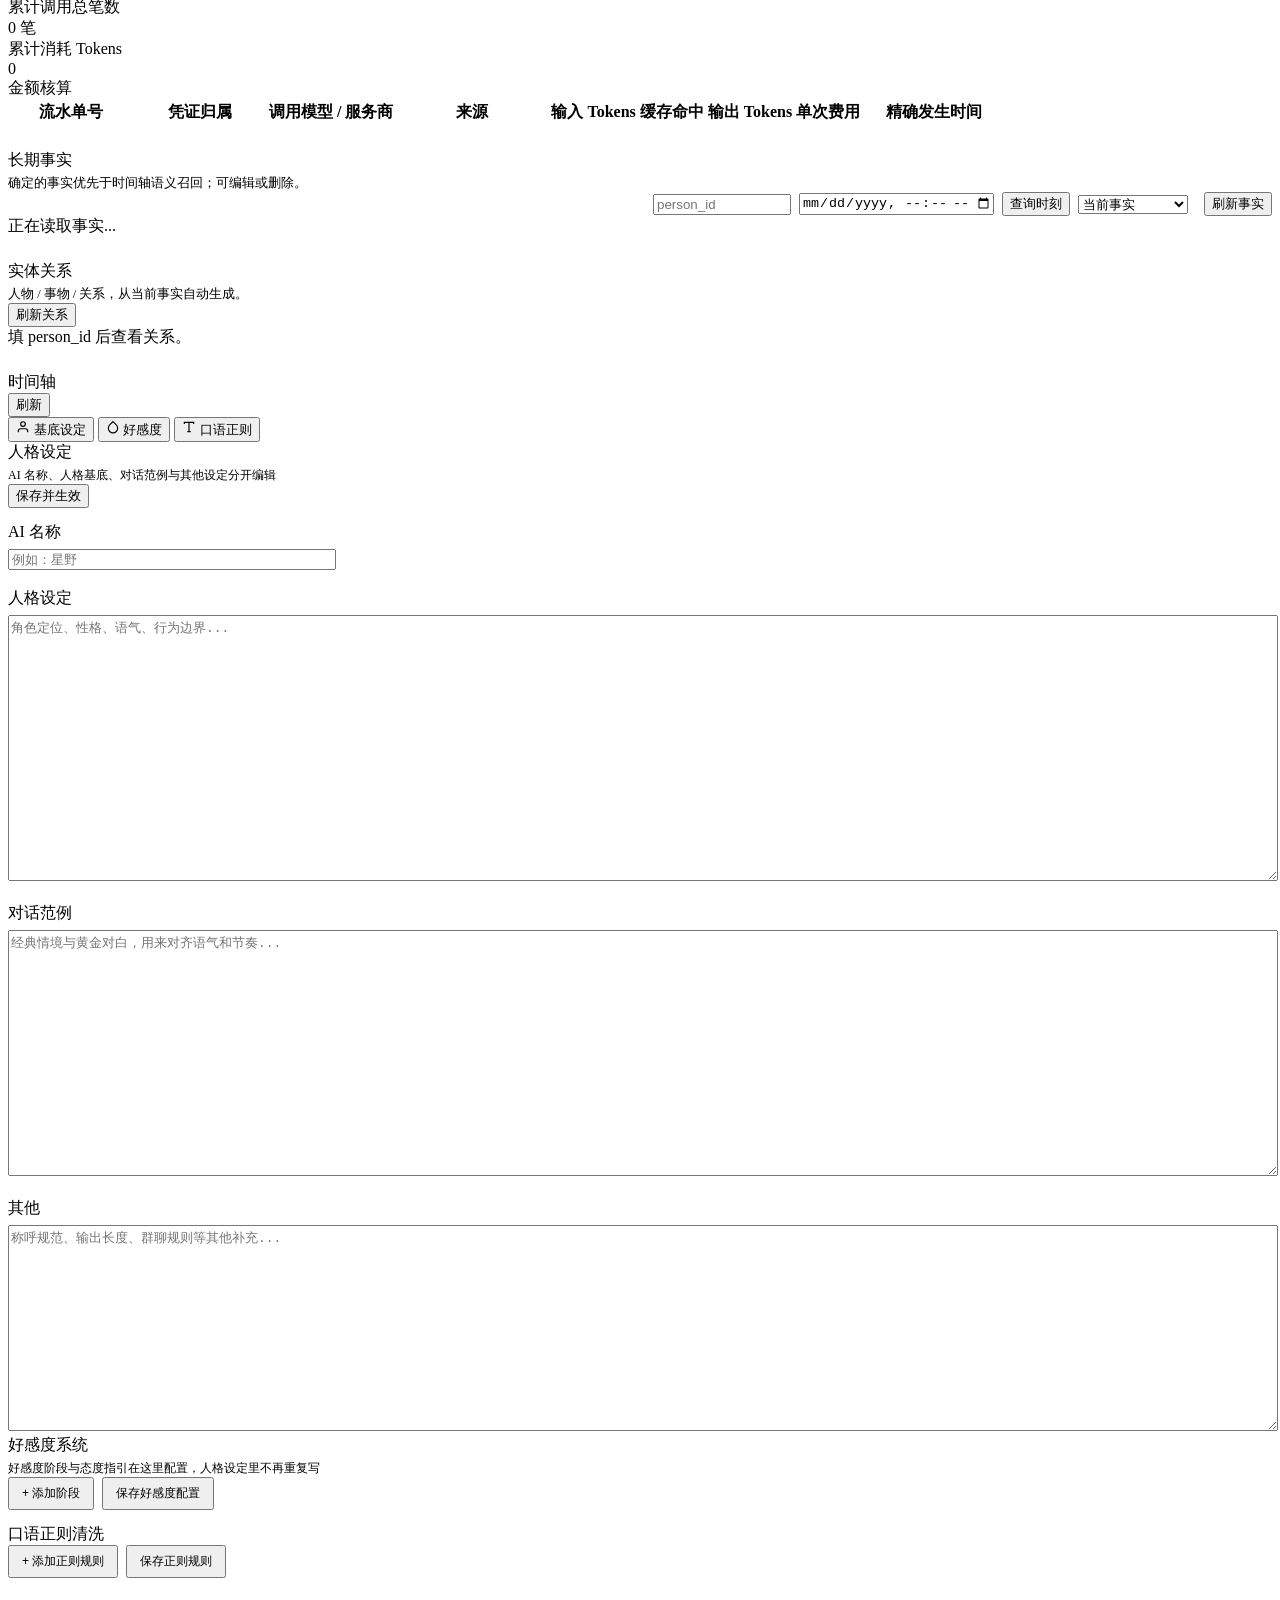
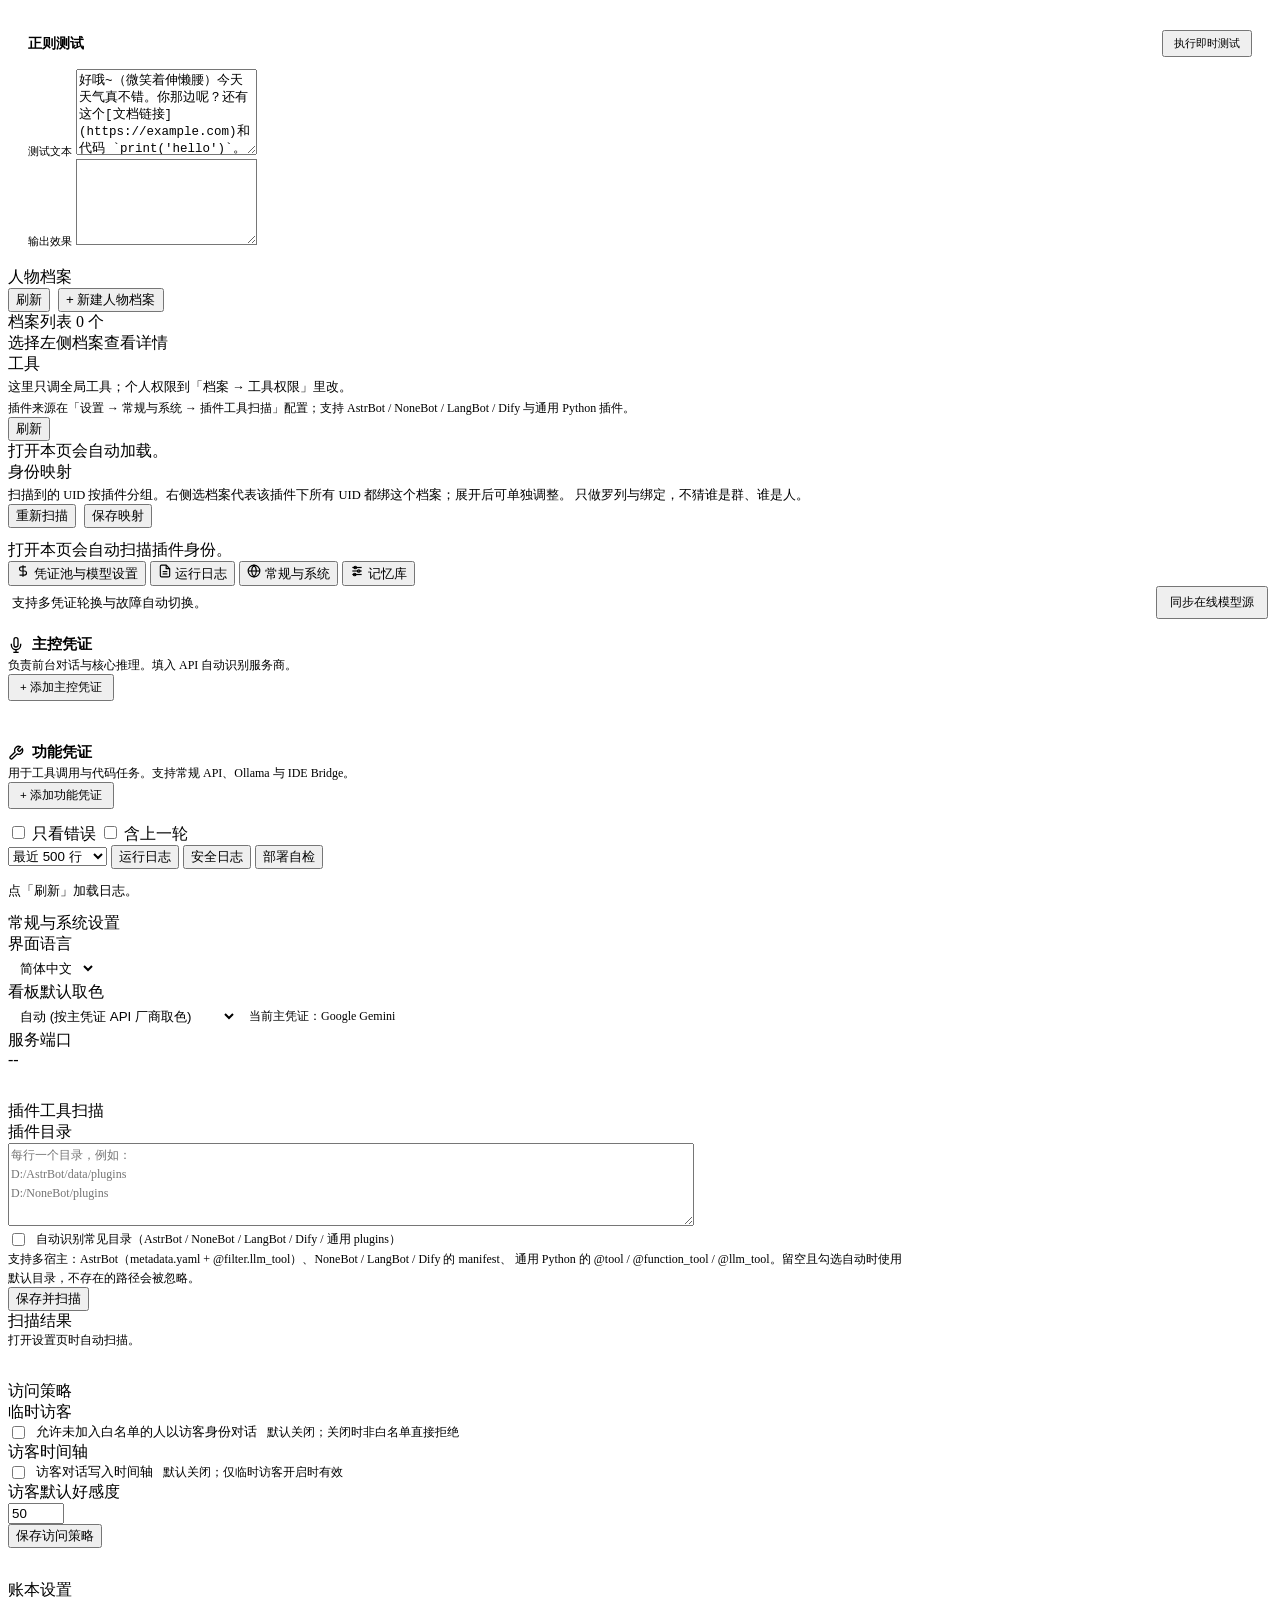
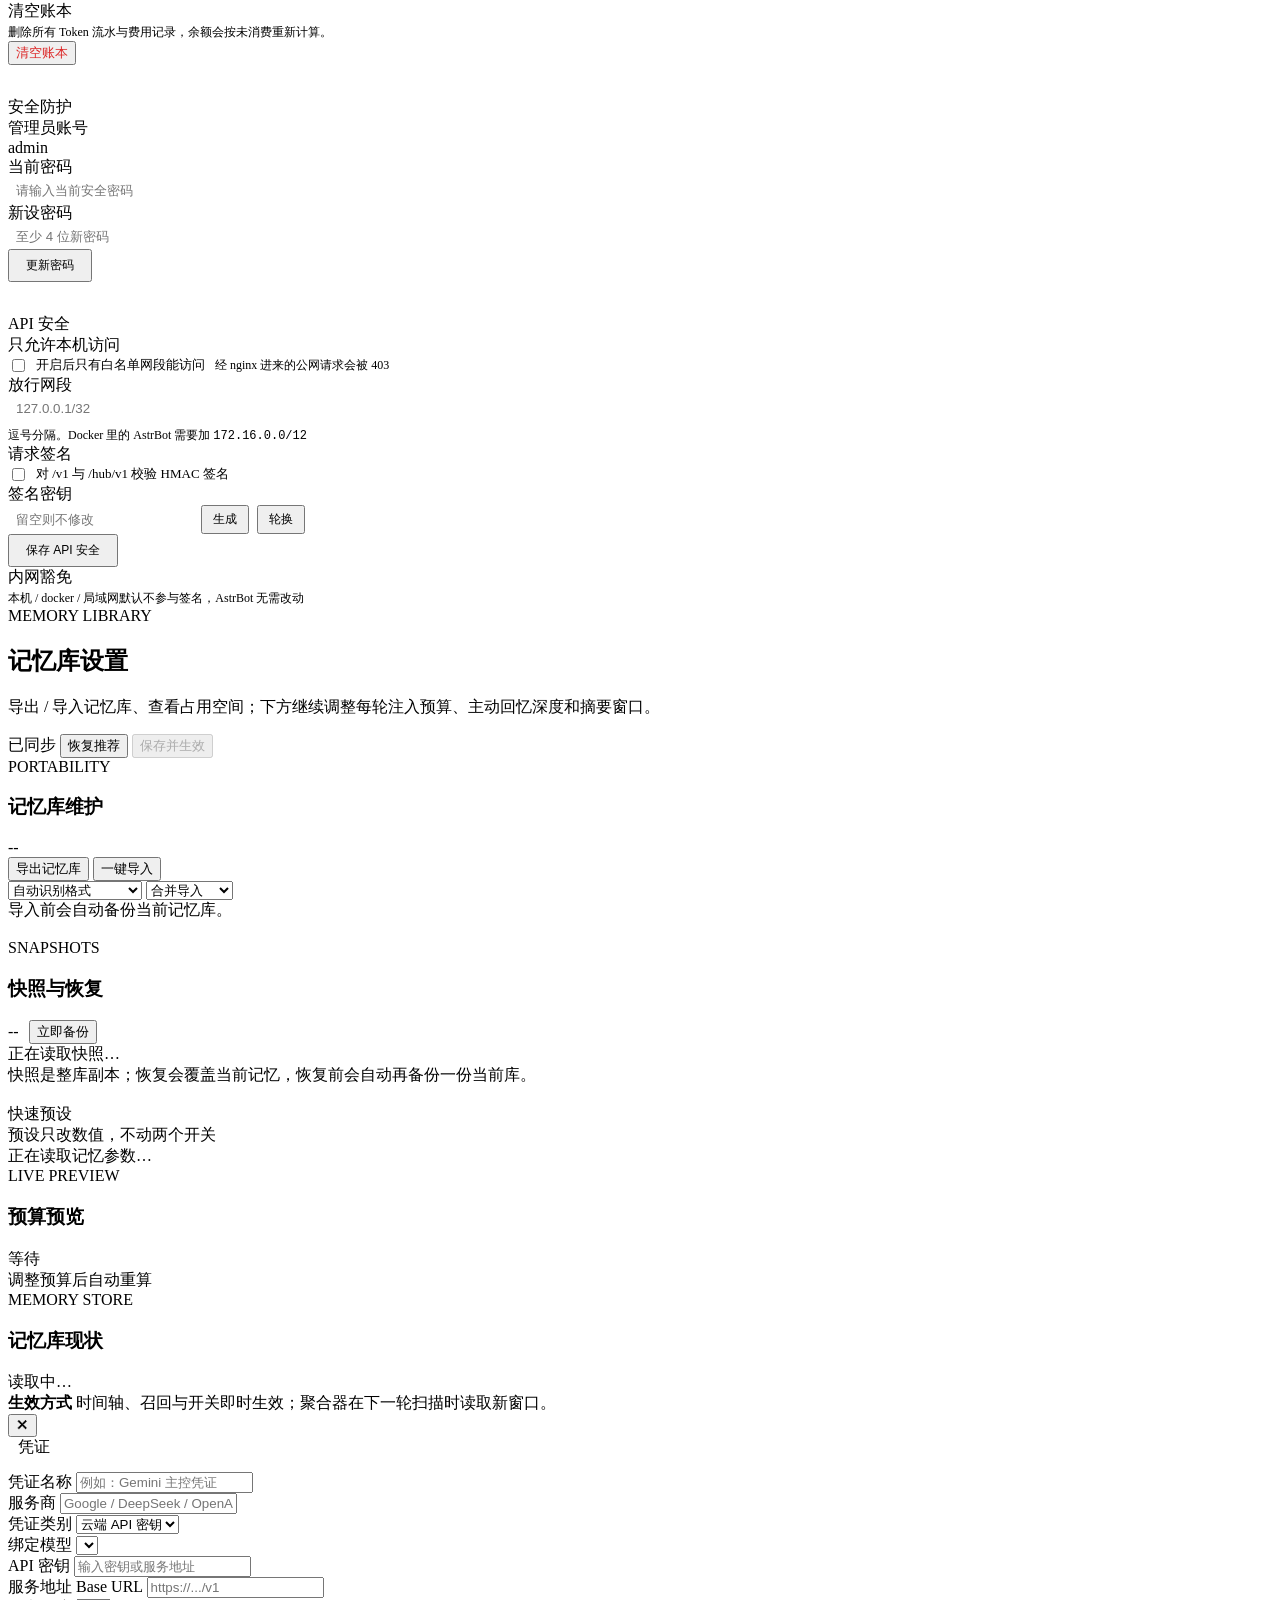
==== commit 5c8b4201: "功能审计收口：记忆/前端缺口修复、通用插件扫描与记忆库快照 - 记忆：归档可召回、检索开关执行侧校验、L3 接线与清理说明 - 控制台：移动导航、退出登录、身份解绑、好感度、端口、流式输出清洗 - 清" ====
--- a/console/index.html
+++ b/console/index.html
@@ -94,17 +94,23 @@
                 <span class="status-dot"></span>
                 <span id="sys-status" data-i18n="status_online">运行中</span>
             </div>
-            <button class="footer-settings-btn" id="footer-settings-btn" onclick="openSettingsTab(this)" title="设置">
-                <svg viewBox="0 0 24 24" width="15" height="15" stroke="currentColor" fill="none" stroke-width="2"><circle cx="12" cy="12" r="3"/><path d="M19.4 15a1.65 1.65 0 0 0 .33 1.82l.06.06a2 2 0 0 1 0 2.83 2 2 0 0 1-2.83 0l-.06-.06a1.65 1.65 0 0 0-1.82-.33 1.65 1.65 0 0 0-1 1.51V21a2 2 0 0 1-2 2 2 2 0 0 1-2-2v-.09A1.65 1.65 0 0 0 9 19.4a1.65 1.65 0 0 0-1.82.33l-.06.06a2 2 0 0 1 2.83 0 2 2 0 0 1 0 2.83l-.06.06a1.65 1.65 0 0 0 .33-1.82 1.65 1.65 0 0 0-1.51-1H3a2 2 0 0 1-2-2 2 2 0 0 1 2-2h.09A1.65 1.65 0 0 0 4.6 9a1.65 1.65 0 0 0-.33-1.82l-.06-.06a2 2 0 0 1 0-2.83 2 2 0 0 1 2.83 0l.06.06a1.65 1.65 0 0 0 1.82.33H9a1.65 1.65 0 0 0 1-1.51V3a2 2 0 0 1 2-2 2 2 0 0 1 2 2v.09a1.65 1.65 0 0 0 1 1.51 1.65 1.65 0 0 0 1.82-.33l.06-.06a2 2 0 0 1 2.83 0 2 2 0 0 1 0 2.83l-.06.06a1.65 1.65 0 0 0-.33 1.82V9a1.65 1.65 0 0 0 1.51 1H21a2 2 0 0 1 2 2 2 2 0 0 1-2 2h-.09a1.65 1.65 0 0 0-1.51 1z"/></svg>
-                <span data-i18n="nav_settings">设置</span>
-            </button>
+            <div class="footer-actions">
+                <button class="footer-settings-btn" id="footer-logout-btn" onclick="handleLogout()" title="退出登录">
+                    <svg viewBox="0 0 24 24" width="15" height="15" stroke="currentColor" fill="none" stroke-width="2"><path d="M9 21H5a2 2 0 0 1-2-2V5a2 2 0 0 1 2-2h4"/><polyline points="16 17 21 12 16 7"/><line x1="21" y1="12" x2="9" y2="12"/></svg>
+                    <span data-i18n="nav_logout">退出</span>
+                </button>
+                <button class="footer-settings-btn" id="footer-settings-btn" onclick="openSettingsTab(this)" title="设置">
+                    <svg viewBox="0 0 24 24" width="15" height="15" stroke="currentColor" fill="none" stroke-width="2"><circle cx="12" cy="12" r="3"/><path d="M19.4 15a1.65 1.65 0 0 0 .33 1.82l.06.06a2 2 0 0 1 0 2.83 2 2 0 0 1-2.83 0l-.06-.06a1.65 1.65 0 0 0-1.82-.33 1.65 1.65 0 0 0-1 1.51V21a2 2 0 0 1-2 2 2 2 0 0 1-2-2v-.09A1.65 1.65 0 0 0 9 19.4a1.65 1.65 0 0 0-1.82.33l-.06.06a2 2 0 0 1 2.83 0 2 2 0 0 1 0 2.83l-.06.06a1.65 1.65 0 0 0 .33-1.82 1.65 1.65 0 0 0-1.51-1H3a2 2 0 0 1-2-2 2 2 0 0 1 2-2h.09A1.65 1.65 0 0 0 4.6 9a1.65 1.65 0 0 0-.33-1.82l-.06-.06a2 2 0 0 1 0-2.83 2 2 0 0 1 2.83 0l.06.06a1.65 1.65 0 0 0 1.82.33H9a1.65 1.65 0 0 0 1-1.51V3a2 2 0 0 1 2-2 2 2 0 0 1 2 2v.09a1.65 1.65 0 0 0 1 1.51 1.65 1.65 0 0 0 1.82-.33l.06-.06a2 2 0 0 1 2.83 0 2 2 0 0 1 0 2.83l-.06.06a1.65 1.65 0 0 0-.33 1.82V9a1.65 1.65 0 0 0 1.51 1H21a2 2 0 0 1 2 2 2 2 0 0 1-2 2h-.09a1.65 1.65 0 0 0-1.51 1z"/></svg>
+                    <span data-i18n="nav_settings">设置</span>
+                </button>
+            </div>
         </div>
     </aside>
 
     <!-- 主展示区 -->
     <main class="main-wrapper">
         <!-- 移动端悬浮抽屉开关 -->
-        <button class="mobile-menu-btn-float" onclick="toggleSidebar(true)" aria-label="Toggle Menu" style="display: none;">
+        <button class="mobile-menu-btn-float" onclick="toggleSidebar(true)" aria-label="Toggle Menu">
             <svg viewBox="0 0 24 24" width="20" height="20" stroke="currentColor" fill="none" stroke-width="2"><line x1="3" y1="12" x2="21" y2="12"/><line x1="3" y1="6" x2="21" y2="6"/><line x1="3" y1="18" x2="21" y2="18"/></svg>
         </button>
 
@@ -254,30 +260,7 @@
                     </div>
                 </div>
 
-                <!-- 兼容隐藏桩 -->
-                <div style="display: none;">
-                    <span id="hero-today-cost">$0.0000</span>
-                    <span id="hero-today-tokens">0 Tokens</span>
-                    <span id="hero-total-cost">$0.0000</span>
-                    <span id="hero-total-tokens">0 Tokens</span>
-                    <span id="strip-rate-in">$0.825/MTok</span>
-                    <span id="strip-rate-cache">$0.0825/MTok</span>
-                    <span id="strip-rate-out">$4.125/MTok</span>
-                    <div id="strip-reasoning-tag"><span id="strip-reasoning-val">medium</span></div>
-                </div>
-
-                <!-- 模组与外接工具 Token 消耗分布  -->
-                <div class="flat-panel" id="panel-modules-breakdown" style="margin-bottom: 20px; display: none;">
-                    <div class="panel-headline">
-                        <div>
-                            <div class="panel-title">各工具与外接端 Token 消耗分布</div>
-                        </div>
-                        <span id="modules-total-calls-badge" style="font-size: 11.5px; font-family: var(--font-mono); color: var(--text-muted); background: rgba(0,0,0,0.04); padding: 4px 10px; border-radius: var(--radius-sm);">0 次总调用</span>
-                    </div>
-                    <div id="overview-modules-breakdown" style="display: flex; flex-direction: column; gap: 12px; padding: 6px 0;">
-                        <!-- 动态填充各工具消耗进度卡 -->
-                    </div>
-                </div>
+
             </section>
 
             <!-- Tab: 账单流水 (独立详细页面) -->
@@ -564,6 +547,9 @@
                             <div class="archive-section-title">好感度</div>
                             <div id="archive-affection"></div>
                             <div class="archive-range-row">
+                                <input class="form-input archive-range-input" id="affection-current" type="number" min="0" max="100" placeholder="?" title="当前好感度；留空表示尚未确定">
+                                <button class="btn btn-secondary" onclick="saveCurrentAffection()">设定当前好感度</button>
+                                <span class="archive-range-sep">窗口</span>
                                 <input class="form-input archive-range-input" id="affection-min" type="number" min="0" max="100" placeholder="0" oninput="previewAffectionRange()">
                                 <span class="archive-range-sep">~</span>
                                 <input class="form-input archive-range-input" id="affection-max" type="number" min="0" max="100" placeholder="100" oninput="previewAffectionRange()">
@@ -598,6 +584,9 @@
                         <div class="panel-title">工具</div>
                         <div style="font-size: 12.5px; color: var(--text-muted); margin-top: 4px;">
                             这里只调全局工具；个人权限到「档案 → 工具权限」里改。
+                        </div>
+                        <div style="font-size: 12px; color: var(--text-muted); margin-top: 4px;">
+                            插件来源在「设置 → 常规与系统 → 插件工具扫描」配置；支持 AstrBot / NoneBot / LangBot / Dify 与通用 Python 插件。
                         </div>
                     </div>
                     <div style="display: flex; gap: 8px;">
@@ -757,7 +746,36 @@
                     </div>
                     <div class="aligned-setting-row">
                         <div class="setting-col-label" data-i18n="settings_port_label">服务端口</div>
-                        <div class="setting-col-content font-mono">18890</div>
+                        <div class="setting-col-content font-mono" id="settings-port-value">--</div>
+                        <div class="setting-col-action"></div>
+                    </div>
+
+                    <div class="aligned-setting-section-title" style="margin-top: 32px;">插件工具扫描</div>
+                    <div class="aligned-setting-row">
+                        <div class="setting-col-label">插件目录</div>
+                        <div class="setting-col-content" style="flex-direction: column; align-items: stretch; gap: 8px;">
+                            <textarea class="form-input" id="plugin-scan-roots" rows="4"
+                                      placeholder="每行一个目录，例如：&#10;D:/AstrBot/data/plugins&#10;D:/NoneBot/plugins"
+                                      style="width: 100%; max-width: 680px; font-family: var(--font-mono); font-size: 12px; line-height: 1.6;"></textarea>
+                            <label style="display: flex; align-items: center; gap: 8px; font-size: 12px; color: var(--text-secondary);">
+                                <input type="checkbox" id="plugin-scan-auto" />
+                                自动识别常见目录（AstrBot / NoneBot / LangBot / Dify / 通用 plugins）
+                            </label>
+                            <span style="font-size: 12px; color: var(--text-muted);">
+                                支持多宿主：AstrBot（metadata.yaml + @filter.llm_tool）、NoneBot / LangBot / Dify 的 manifest、
+                                通用 Python 的 @tool / @function_tool / @llm_tool。留空且勾选自动时使用默认目录，不存在的路径会被忽略。
+                            </span>
+                        </div>
+                        <div class="setting-col-action">
+                            <button class="btn" onclick="savePluginScanConfig()">保存并扫描</button>
+                        </div>
+                    </div>
+                    <div class="aligned-setting-row">
+                        <div class="setting-col-label">扫描结果</div>
+                        <div class="setting-col-content" style="flex-direction: column; align-items: stretch; gap: 6px;">
+                            <div id="plugin-scan-status" style="font-size: 12px; color: var(--text-muted);">打开设置页时自动扫描。</div>
+                            <div id="plugin-scan-paths" style="font-size: 12px; color: var(--text-muted); line-height: 1.7;"></div>
+                        </div>
                         <div class="setting-col-action"></div>
                     </div>
 
@@ -927,6 +945,25 @@
                     </div>
                 </section>
 
+                <section class="mt-card" style="margin-bottom:18px;">
+                    <div class="mt-card-head">
+                        <div>
+                            <div class="mt-card-kicker">SNAPSHOTS</div>
+                            <h3>快照与恢复</h3>
+                        </div>
+                        <div style="display:flex;align-items:center;gap:10px;">
+                            <span id="mt-snapshot-usage" class="mt-db-usage-pill">--</span>
+                            <button class="btn btn-secondary" type="button" onclick="mtCreateSnapshot()">立即备份</button>
+                        </div>
+                    </div>
+                    <div id="mt-snapshot-list" class="mt-snapshot-list">
+                        <div class="mt-portability-status">正在读取快照…</div>
+                    </div>
+                    <div id="mt-snapshot-status" class="mt-portability-status">
+                        快照是整库副本；恢复会覆盖当前记忆，恢复前会自动再备份一份当前库。
+                    </div>
+                </section>
+
                 <div class="mt-preset-row">
                     <div class="mt-preset-label">快速预设</div>
                     <div id="mt-presets" class="mt-presets"></div>
@@ -975,46 +1012,15 @@
 
             </section>
 
-            <!-- Tab: 模块管理 (预留空白页面供后续专用) -->
-            <!-- Tab: 模块设置详情独立页面 -->
             </div>
     </main>
-
-    <!-- 账户充值与流水入账弹窗 -->
-    <div id="credits-modal" class="modal-overlay" onclick="if(event.target===this)closeCreditsModal()">
-        <div class="modal-box" style="max-width: 420px;">
-            <div class="modal-header">
-                <span class="modal-title">账户额度充值</span>
-                <button class="btn btn-subtle" onclick="closeCreditsModal()" style="padding: 2px 6px;">✕</button>
-            </div>
-            <div class="modal-desc">充值金额将即刻计入账户余额并生成入账流水记录。</div>
-            <div style="background: rgba(255,255,255,0.03); border-radius: var(--radius-sm); padding: 12px 14px; margin-bottom: 14px; display: flex; justify-content: space-between; align-items: center; border: 1px solid rgba(255,255,255,0.06);">
-                <span style="font-size: 12.5px; color: var(--text-muted);">当前可用余额</span>
-                <span id="modal-curr-balance" style="font-size: 17px; font-weight: 700; color: var(--accent-green); font-family: var(--font-mono);">$0.00</span>
-            </div>
-            <div style="display: flex; flex-direction: column; gap: 8px;">
-                <label style="font-size: 12px; color: var(--text-muted);">追加充值金额 (USD)</label>
-                <input type="number" step="1" min="1" id="input-credits-topup" class="form-input" value="10.00" style="font-family: var(--font-mono); font-size: 18px; font-weight: 600;">
-            </div>
-            <div class="quick-quota-group" style="margin-top: 12px;">
-                <button type="button" class="btn-pill" onclick="setQuickTopUp(5)">+$5</button>
-                <button type="button" class="btn-pill" onclick="setQuickTopUp(10)">+$10</button>
-                <button type="button" class="btn-pill" onclick="setQuickTopUp(20)">+$20</button>
-                <button type="button" class="btn-pill" onclick="setQuickTopUp(50)">+$50</button>
-                <button type="button" class="btn-pill" onclick="setQuickTopUp(100)">+$100</button>
-            </div>
-            <div class="modal-footer" style="margin-top: 18px;">
-                <button class="btn btn-secondary" onclick="closeCreditsModal()">取消</button>
-                <button class="btn" onclick="submitCreditsTopUp()">确认充值</button>
-            </div>
-        </div>
-    </div>
 
     <!-- 凭证编辑弹窗 -->
     <div id="credential-edit-modal" class="modal-overlay" onclick="if(event.target===this)closeCredentialEditor()">
         <div class="modal-box" style="max-width: 660px;">
             <div class="modal-header" style="justify-content:space-between;">
                 <button class="btn btn-subtle" onclick="closeCredentialEditor()" style="padding:2px 6px;">✕</button>
+                <div id="cred-edit-title" class="modal-title" style="flex:1; margin-left:10px;">凭证</div>
                 <div id="cred-edit-header-actions" style="display:flex;align-items:center;gap:6px;"></div>
             </div>
             <div id="cred-edit-readonly-hint" style="display:none;margin-top:10px;padding:8px 10px;border-radius:8px;background:#f1f5f9;color:#64748b;font-size:12px;">
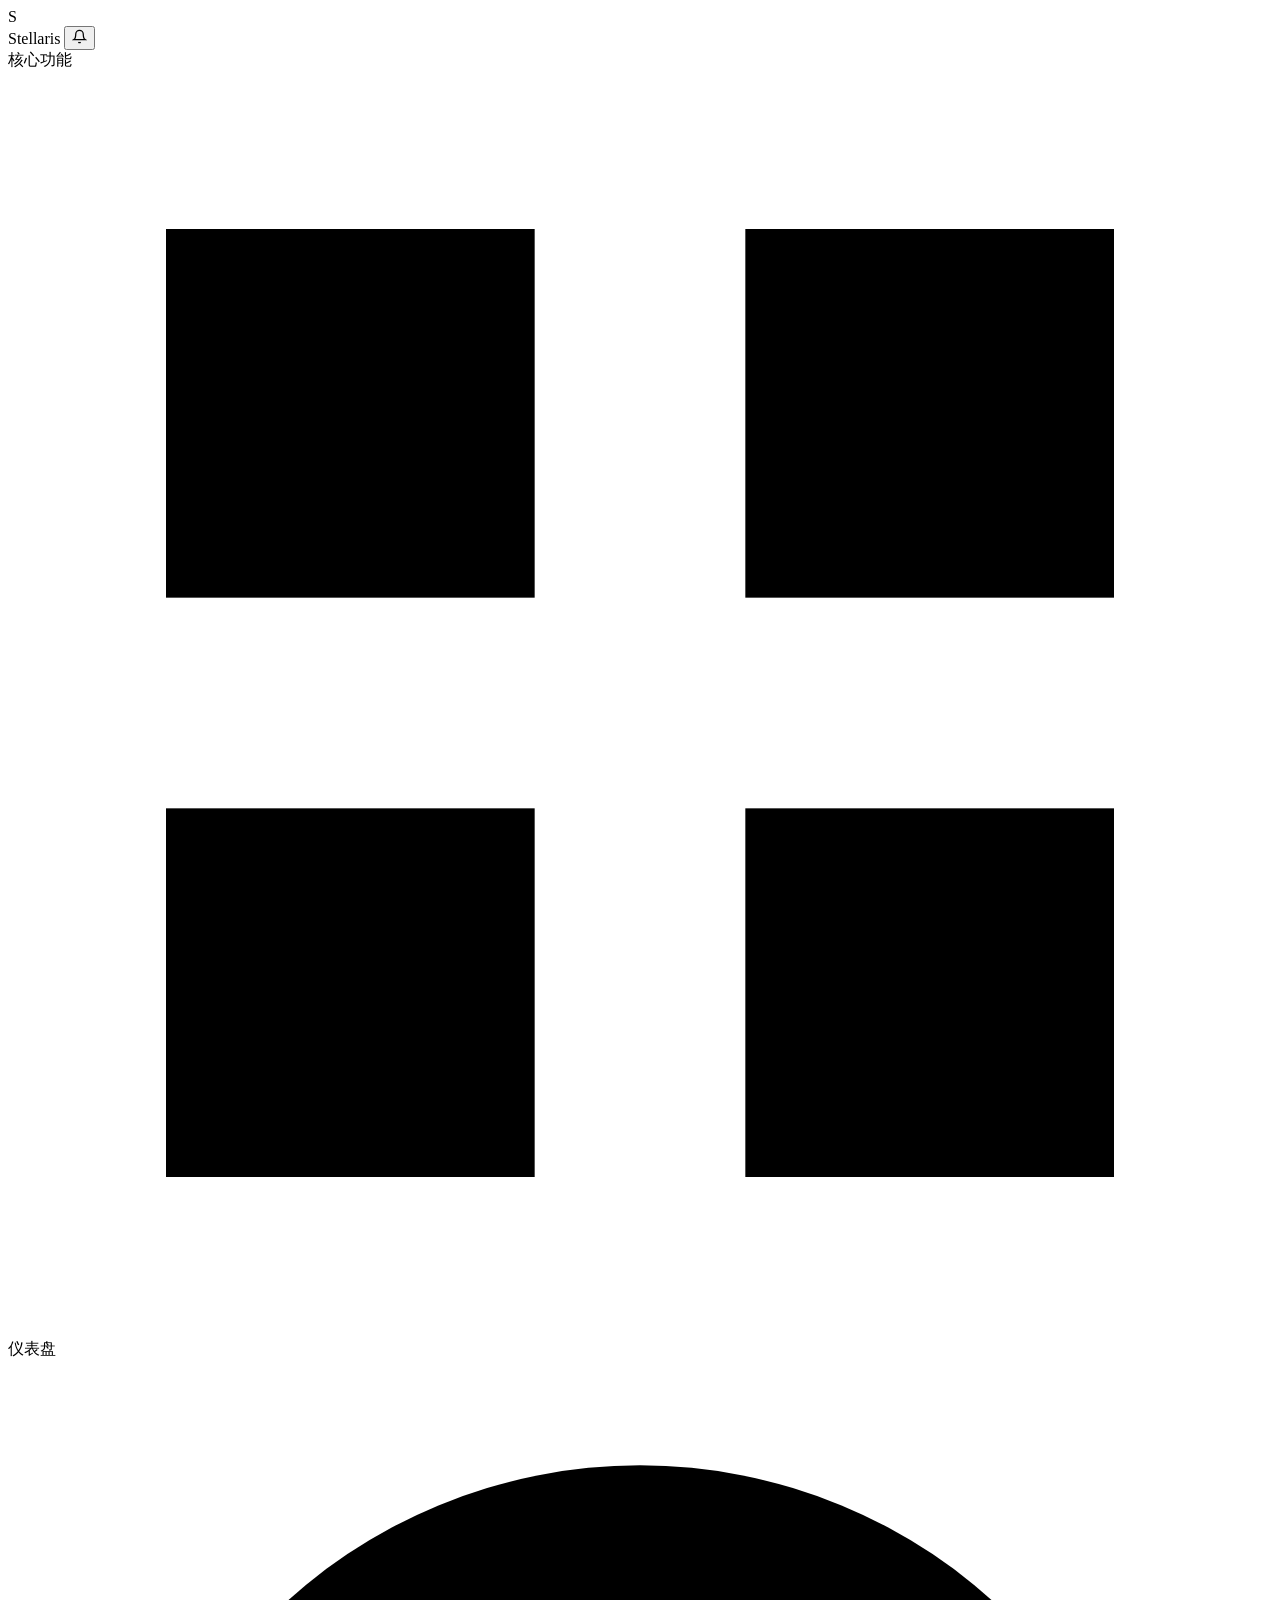
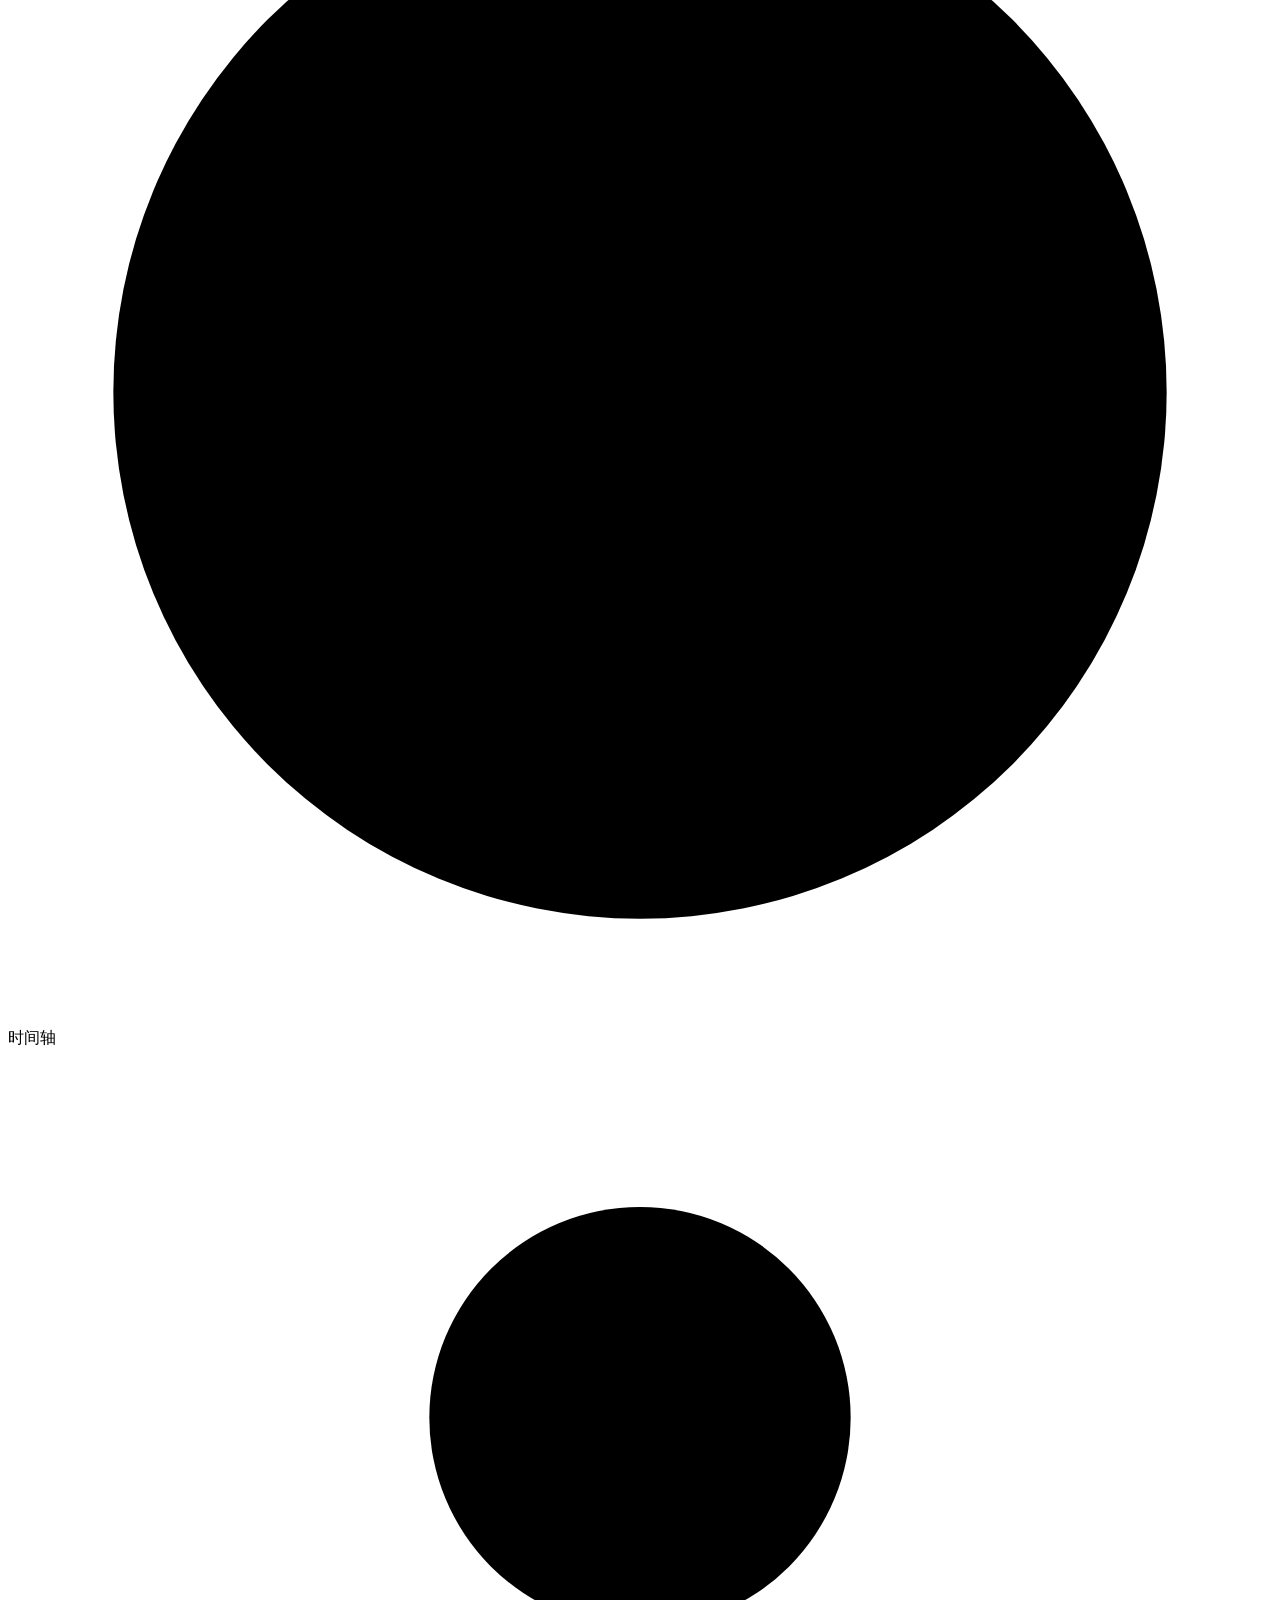
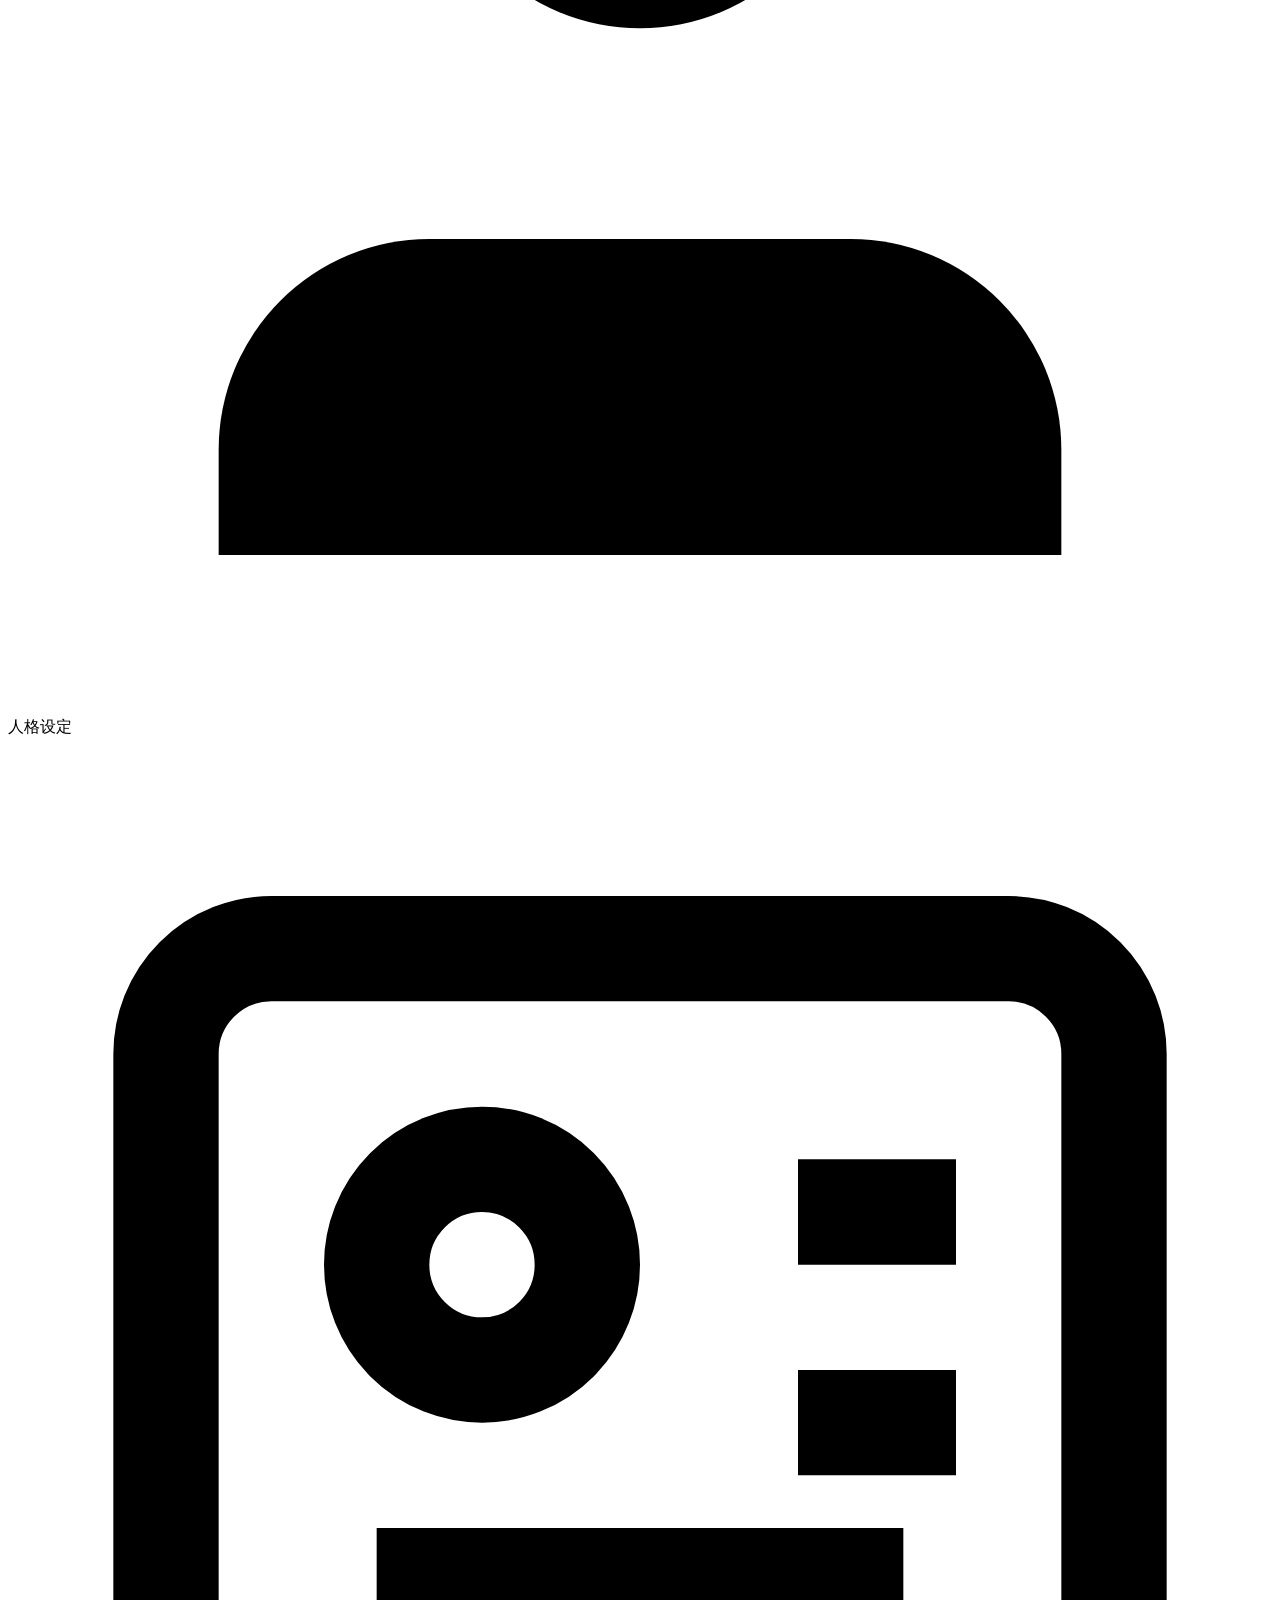
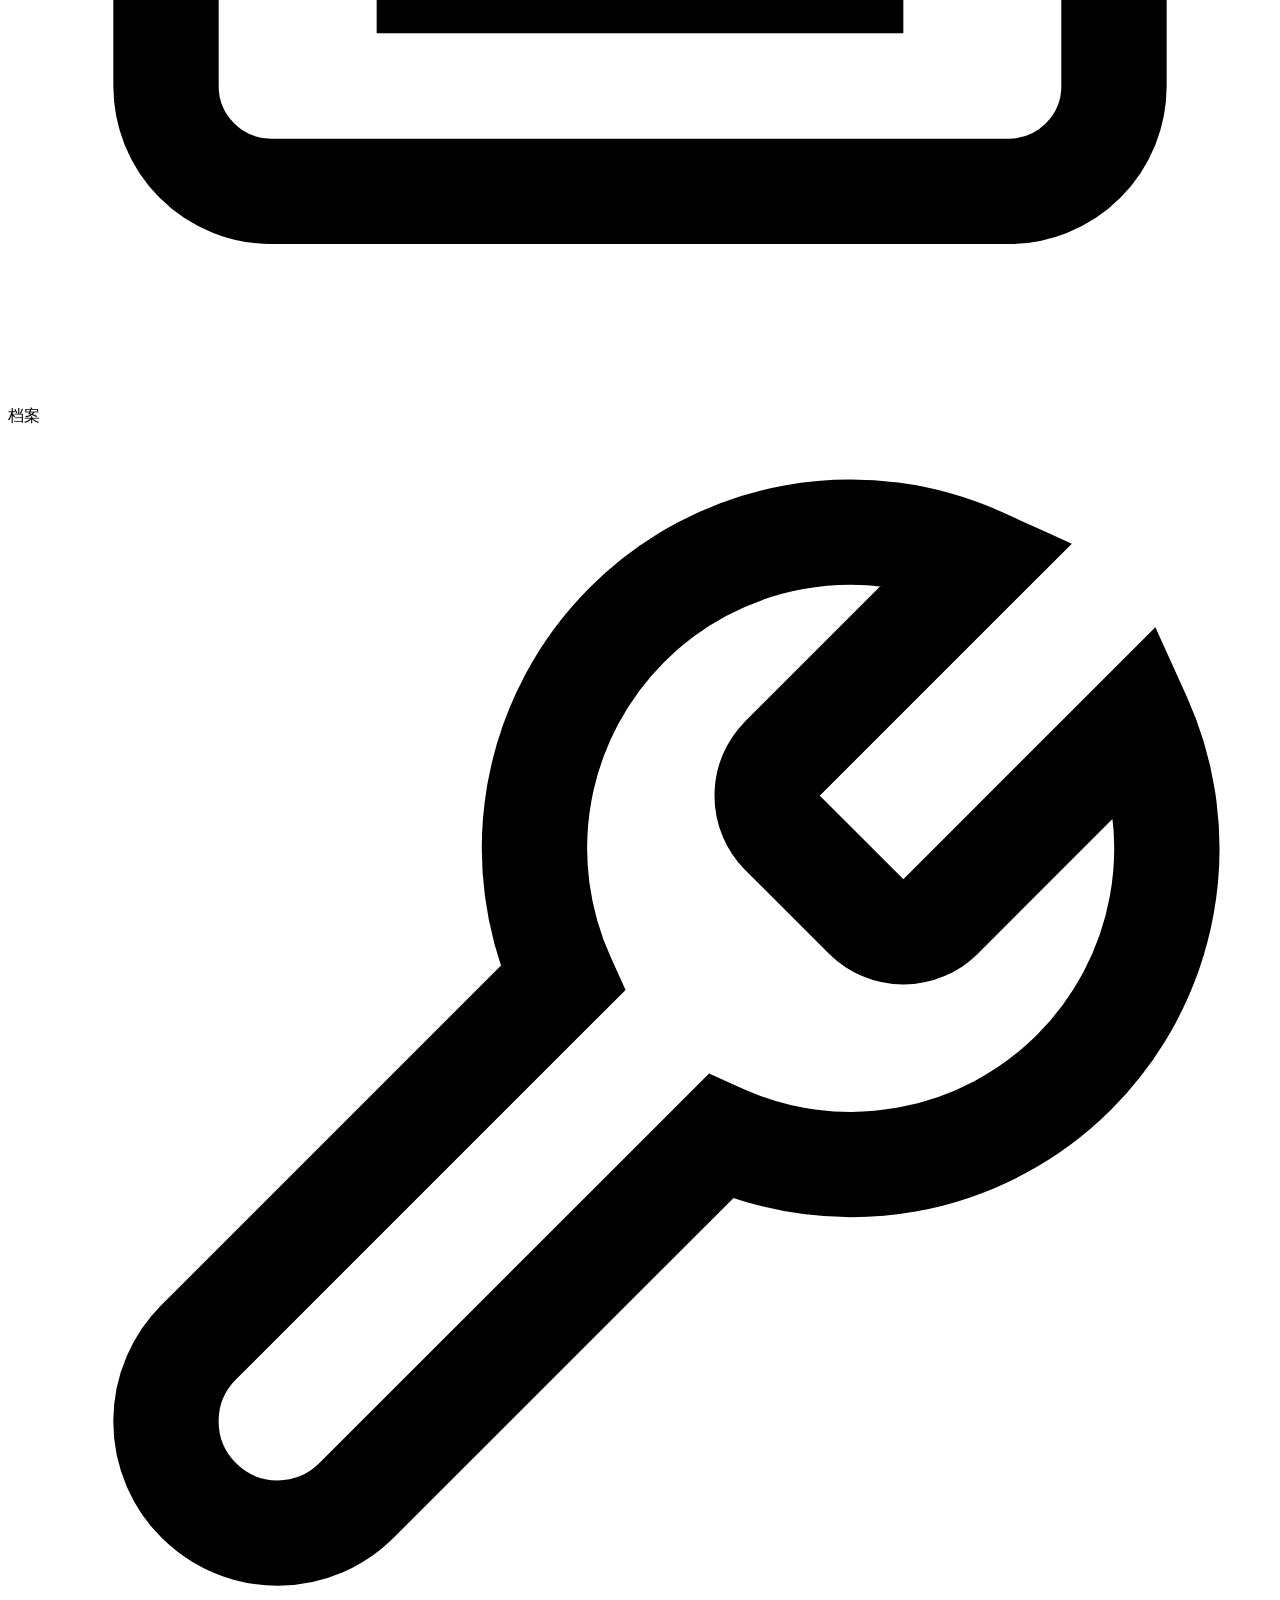
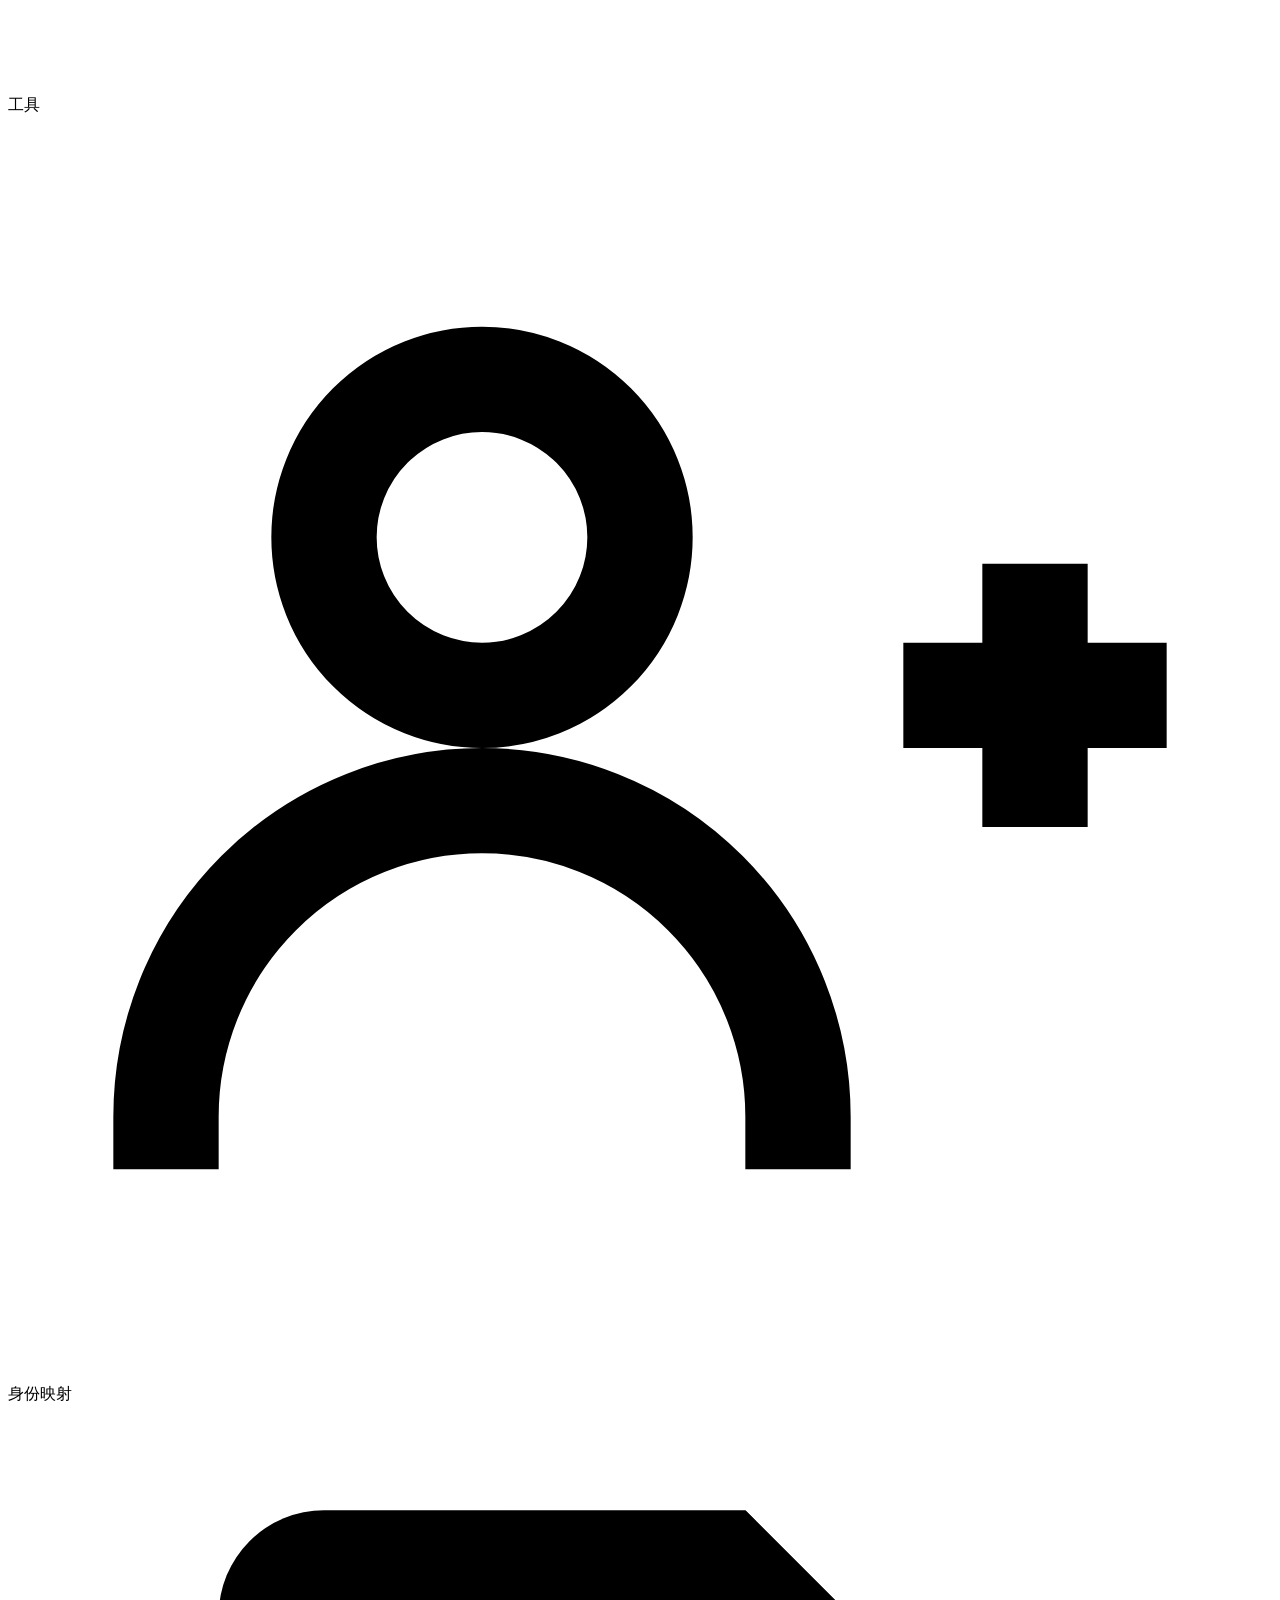
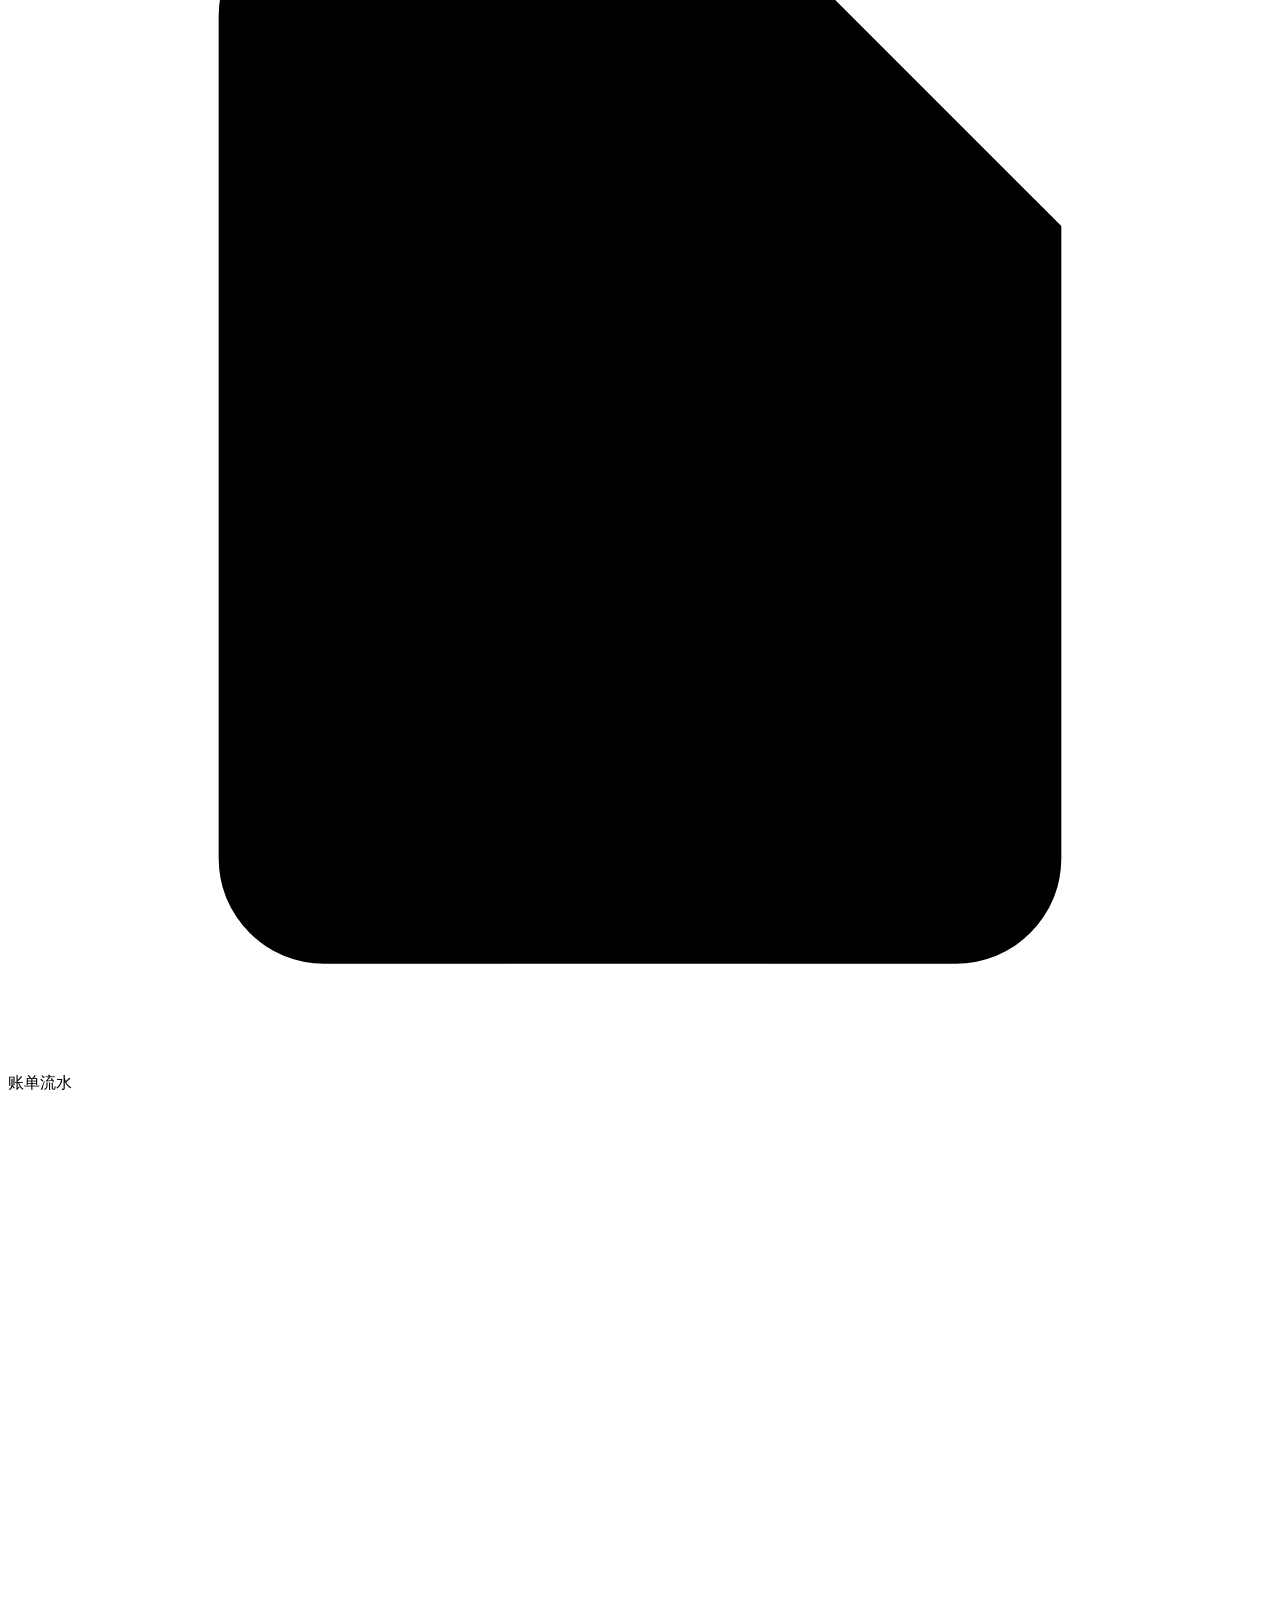
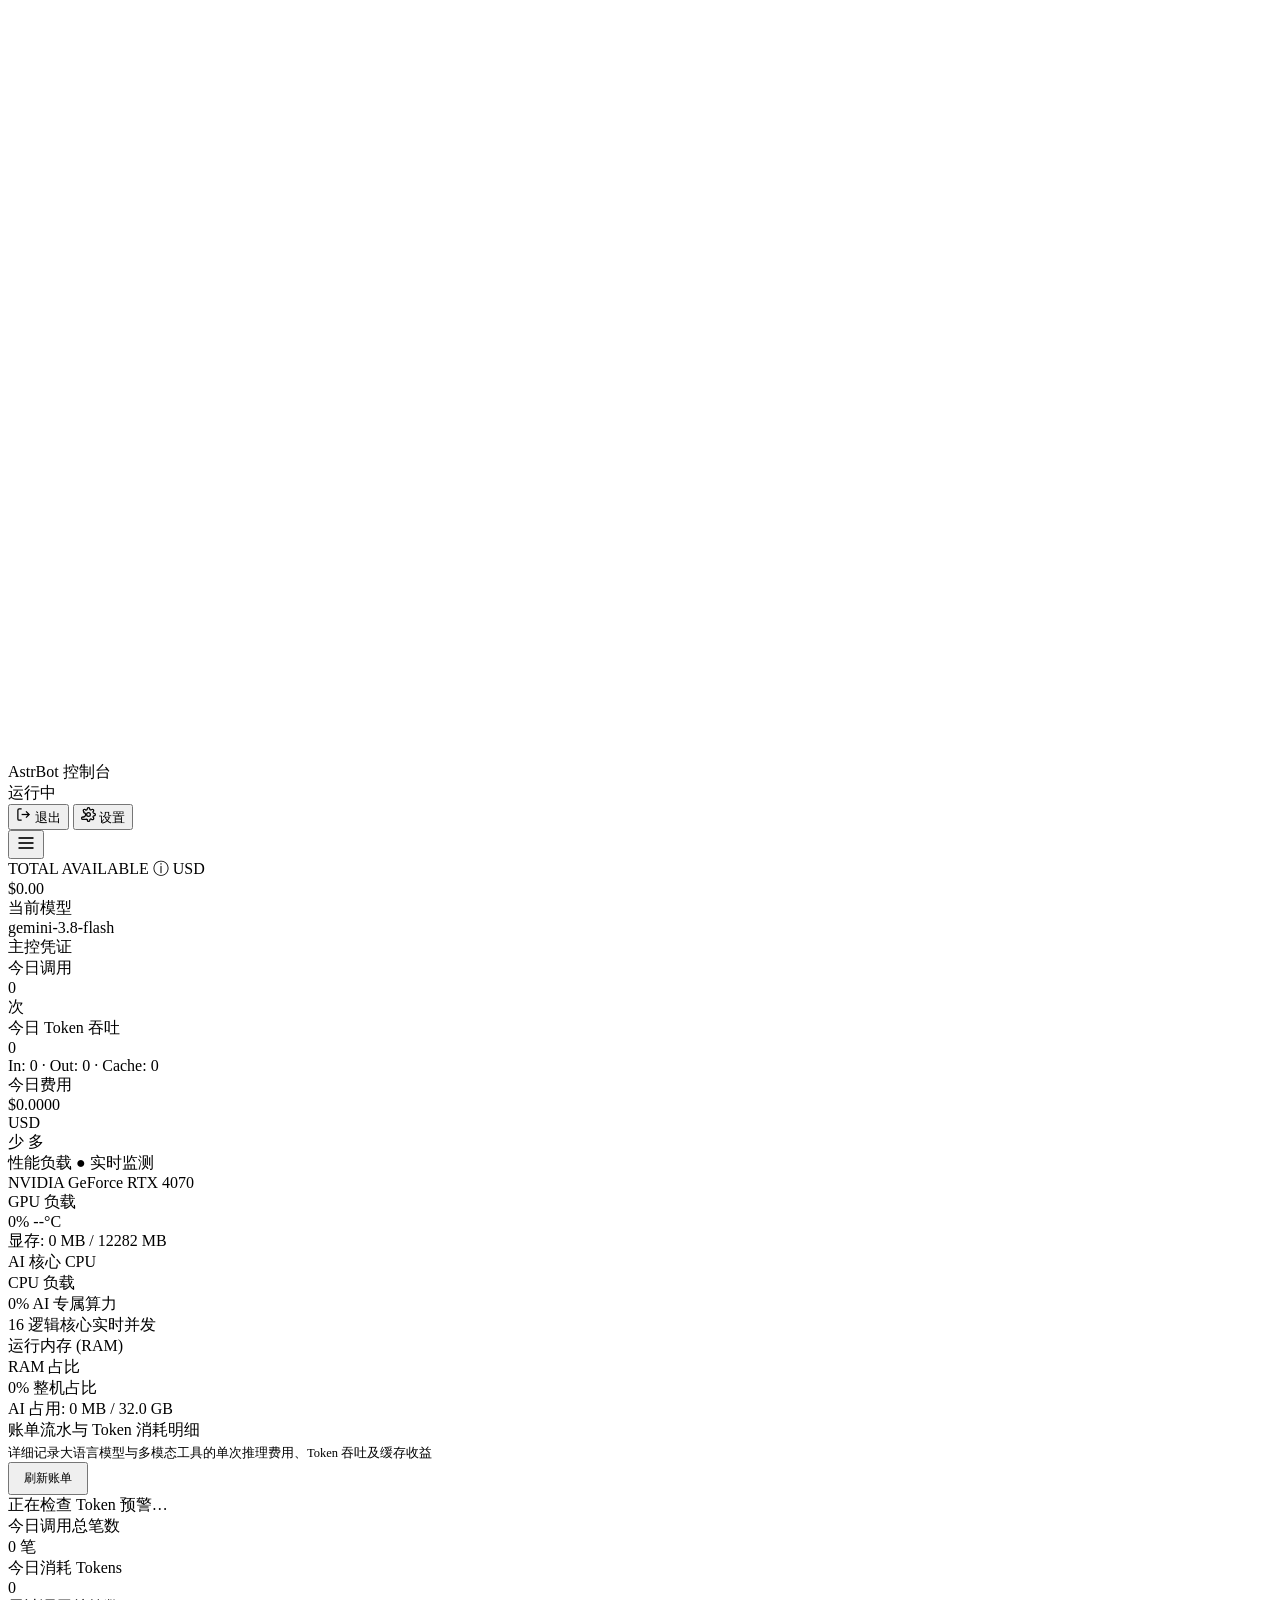
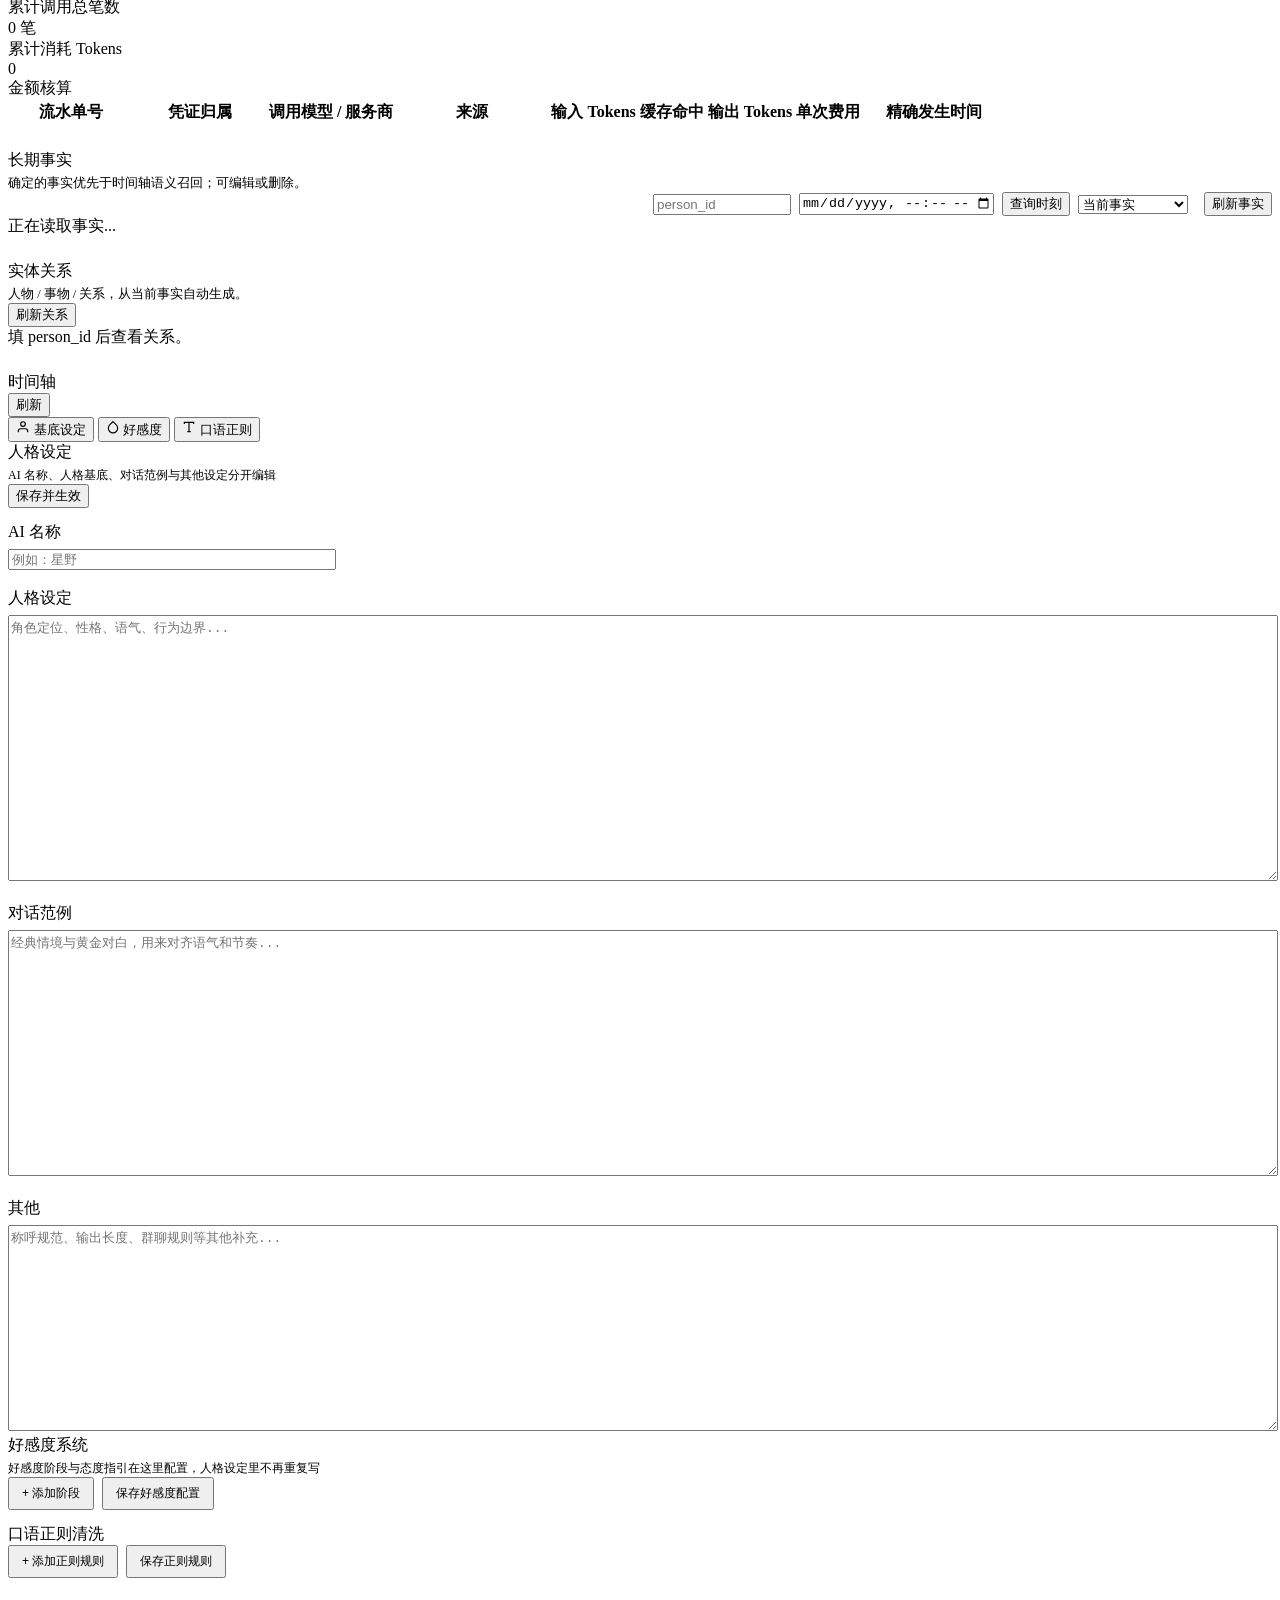
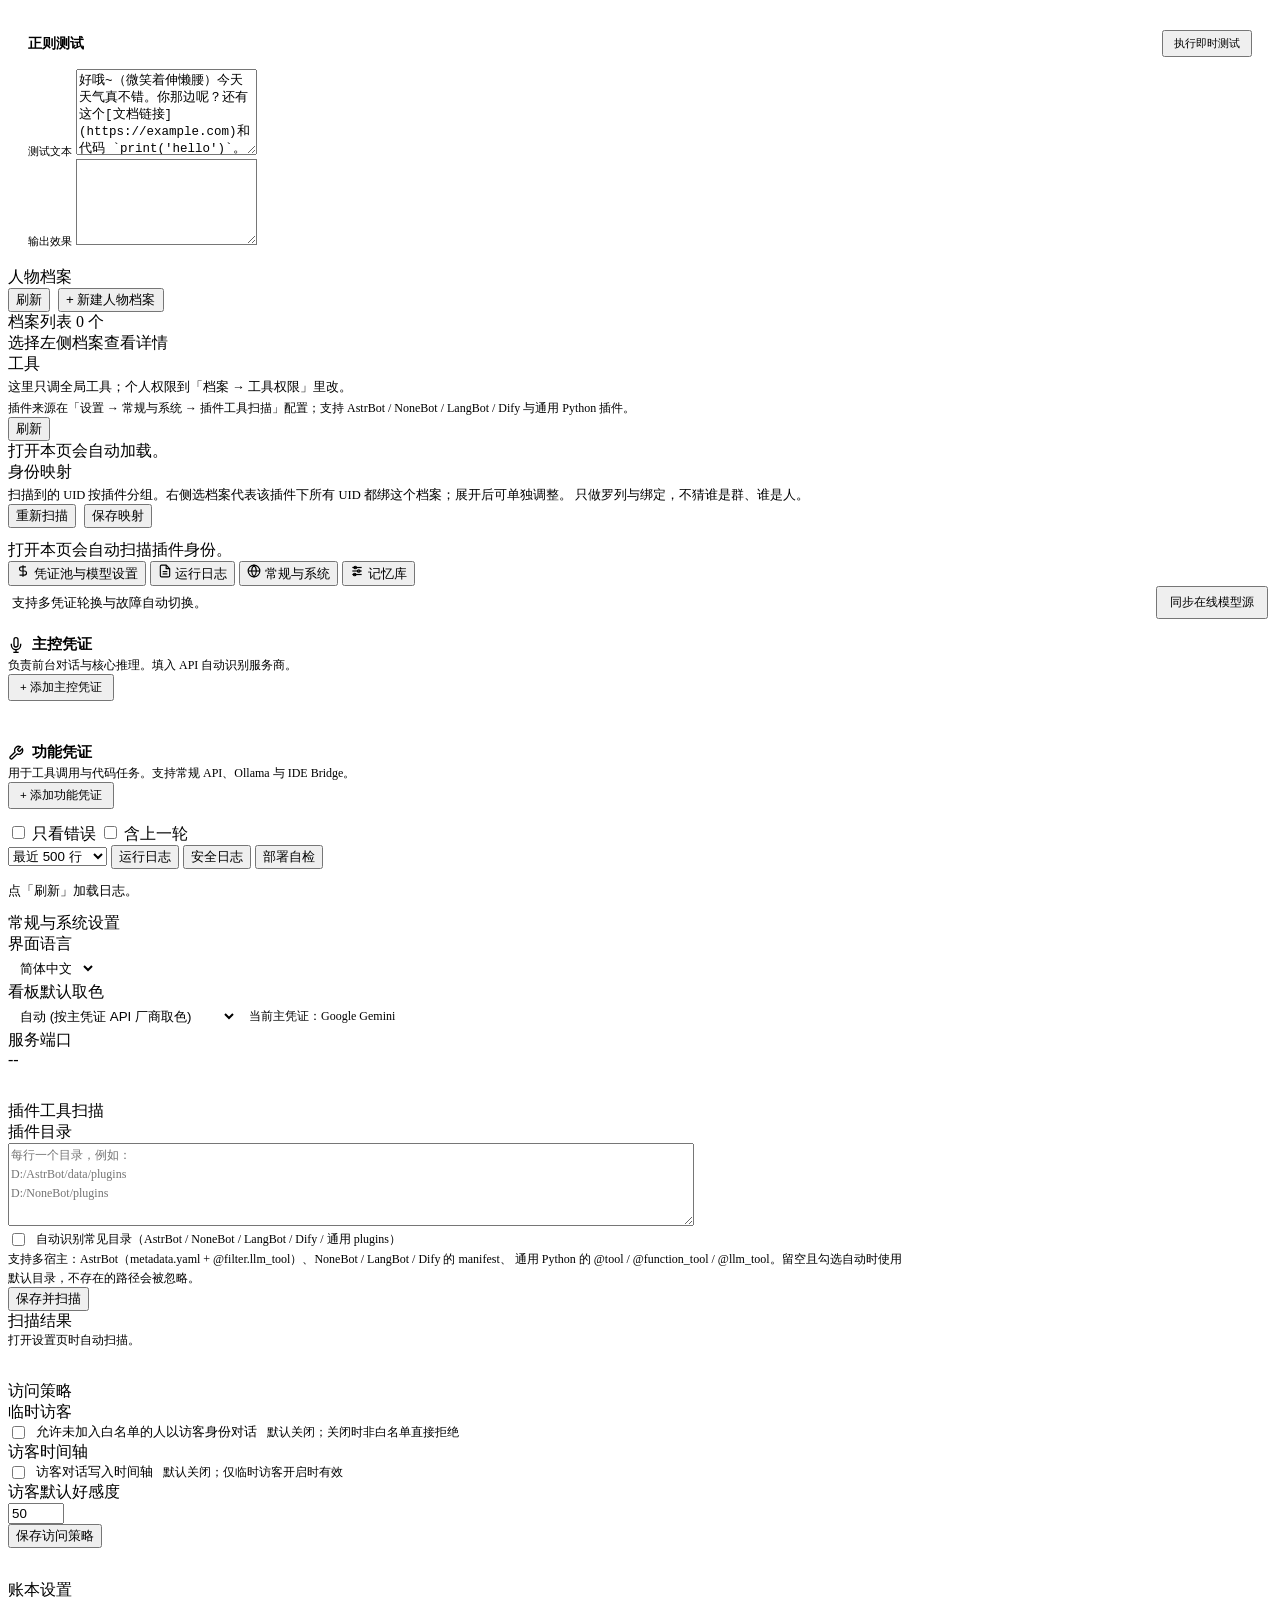
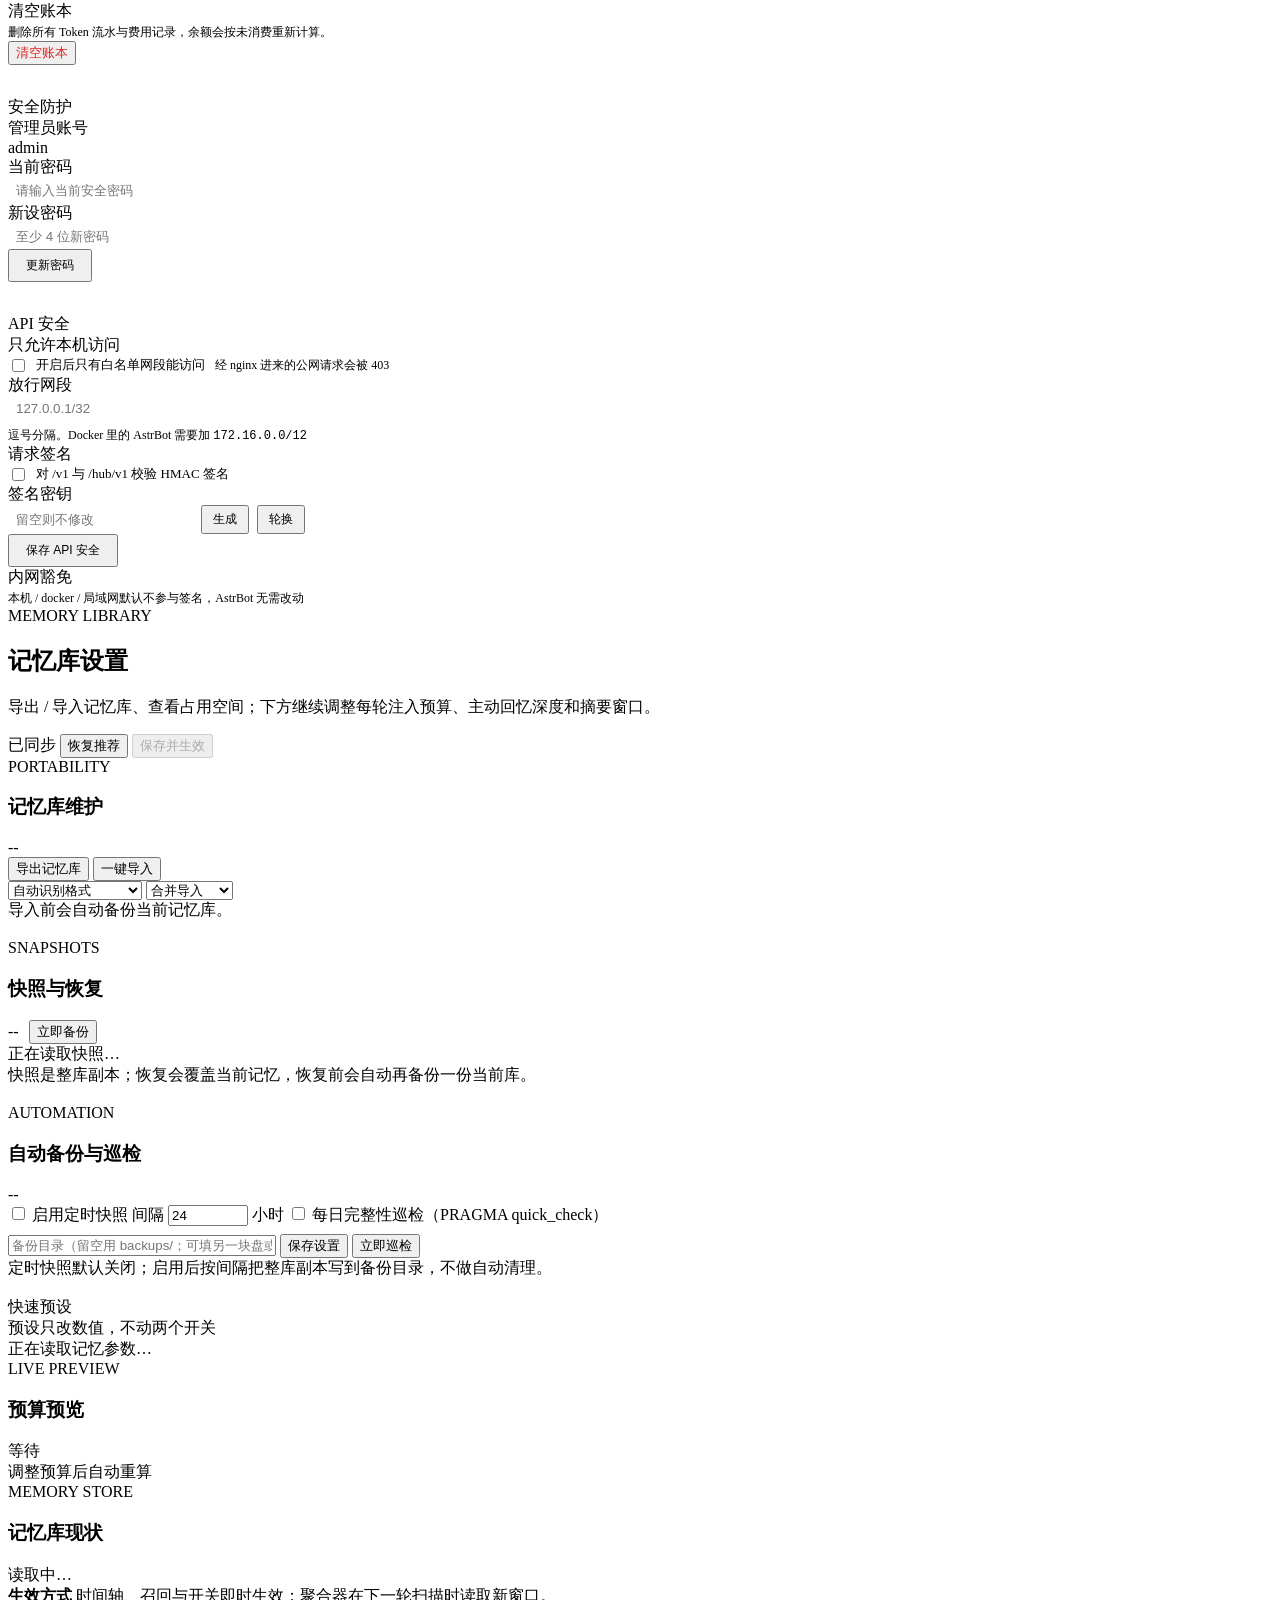
==== commit df961405: "记忆库：定时快照、quick_check 巡检与异机备份目录 - 设置 → 记忆库 → 自动备份与巡检：开关、1–720 小时间隔、备份目录（可异机/NAS）、每日 quick_check - 后台线" ====
--- a/console/index.html
+++ b/console/index.html
@@ -964,6 +964,41 @@
                     </div>
                 </section>
 
+                <section class="mt-card" style="margin-bottom:18px;">
+                    <div class="mt-card-head">
+                        <div>
+                            <div class="mt-card-kicker">AUTOMATION</div>
+                            <h3>自动备份与巡检</h3>
+                        </div>
+                        <span id="mt-backup-state" class="mt-db-usage-pill">--</span>
+                    </div>
+                    <div class="mt-backup-form">
+                        <label class="mt-backup-check">
+                            <input type="checkbox" id="mt-backup-enabled" />
+                            启用定时快照
+                        </label>
+                        <label class="mt-backup-check">
+                            间隔
+                            <input type="number" id="mt-backup-interval" class="form-input" min="1" max="720" step="1" value="24" style="width: 72px;" />
+                            小时
+                        </label>
+                        <label class="mt-backup-check">
+                            <input type="checkbox" id="mt-backup-check-enabled" />
+                            每日完整性巡检（PRAGMA quick_check）
+                        </label>
+                    </div>
+                    <div class="mt-backup-form" style="margin-top: 8px;">
+                        <input id="mt-backup-dir" class="form-input" type="text"
+                               placeholder="备份目录（留空用 backups/；可填另一块盘或 NAS 路径）"
+                               style="flex: 1; min-width: 260px;" />
+                        <button class="btn btn-secondary" type="button" onclick="mtSaveBackupConfig()">保存设置</button>
+                        <button class="btn btn-secondary" type="button" onclick="mtRunCheck()">立即巡检</button>
+                    </div>
+                    <div id="mt-backup-status" class="mt-portability-status">
+                        定时快照默认关闭；启用后按间隔把整库副本写到备份目录，不做自动清理。
+                    </div>
+                </section>
+
                 <div class="mt-preset-row">
                     <div class="mt-preset-label">快速预设</div>
                     <div id="mt-presets" class="mt-presets"></div>
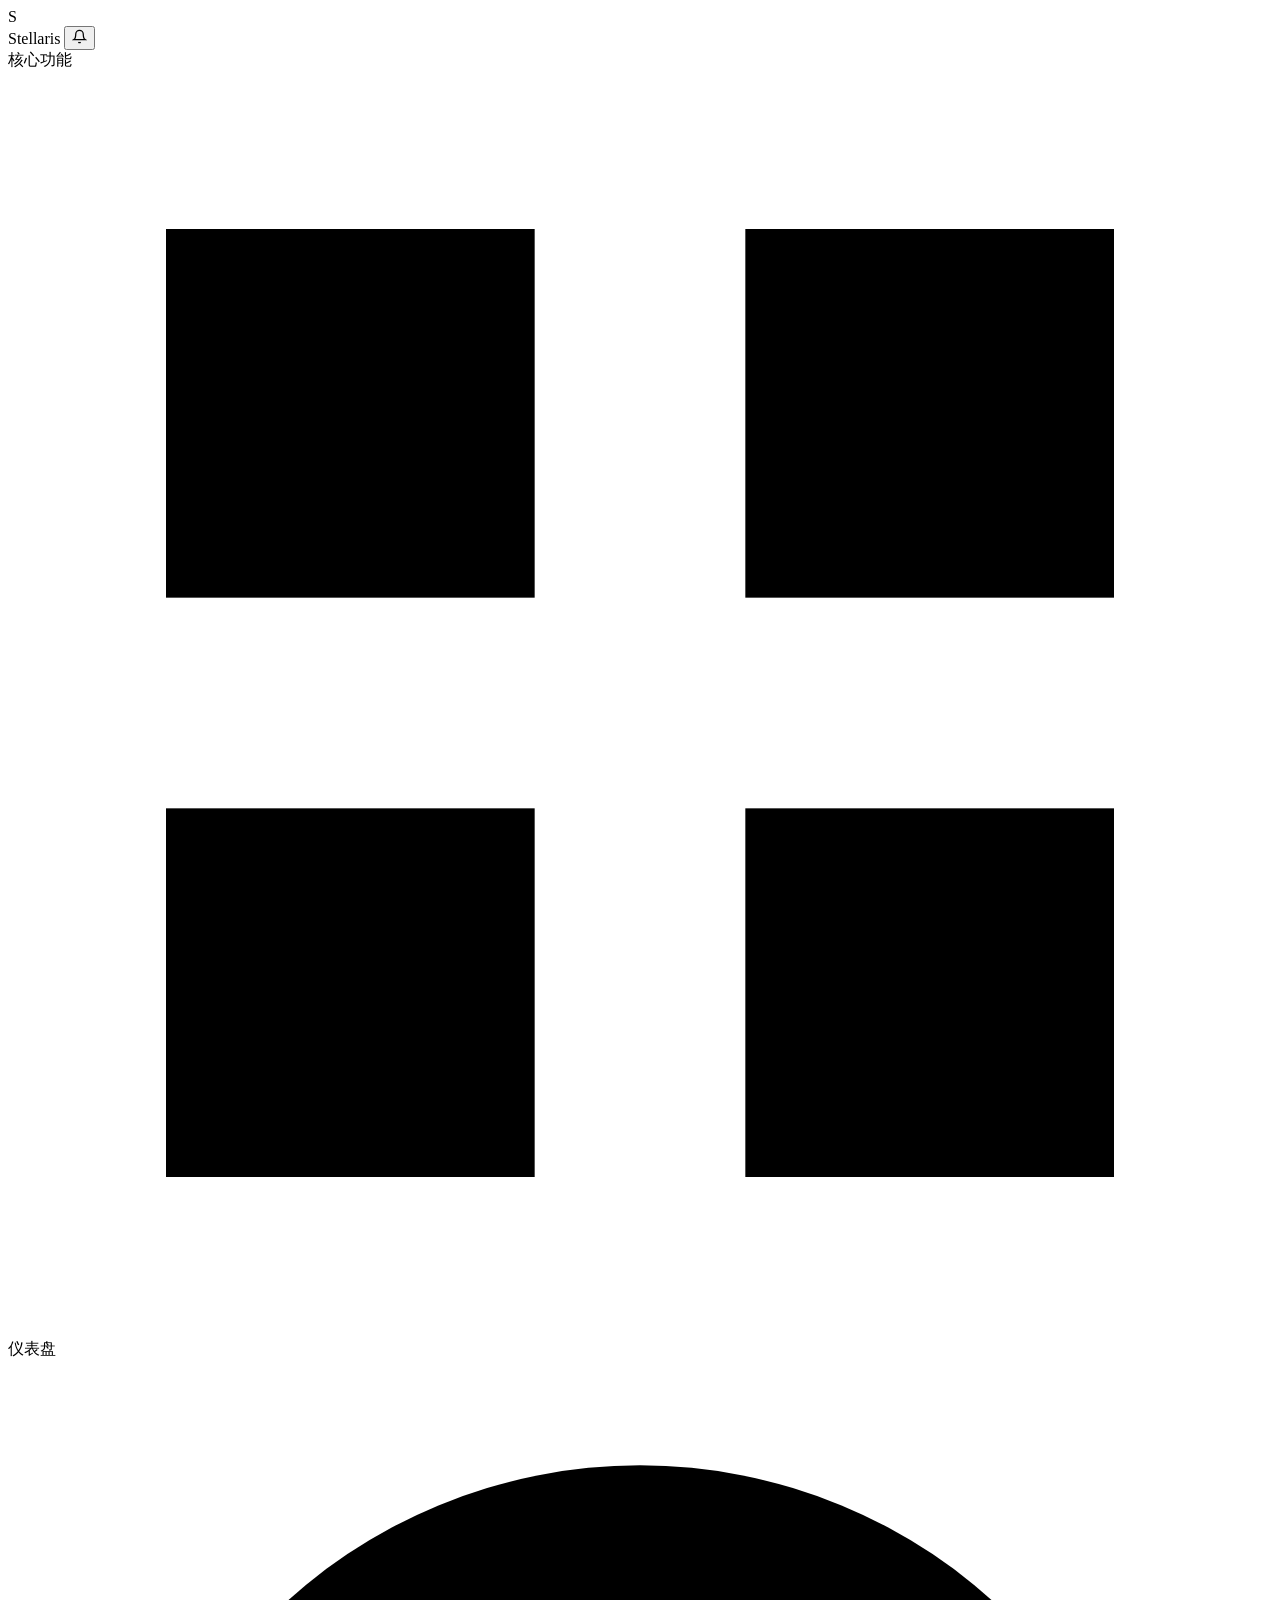
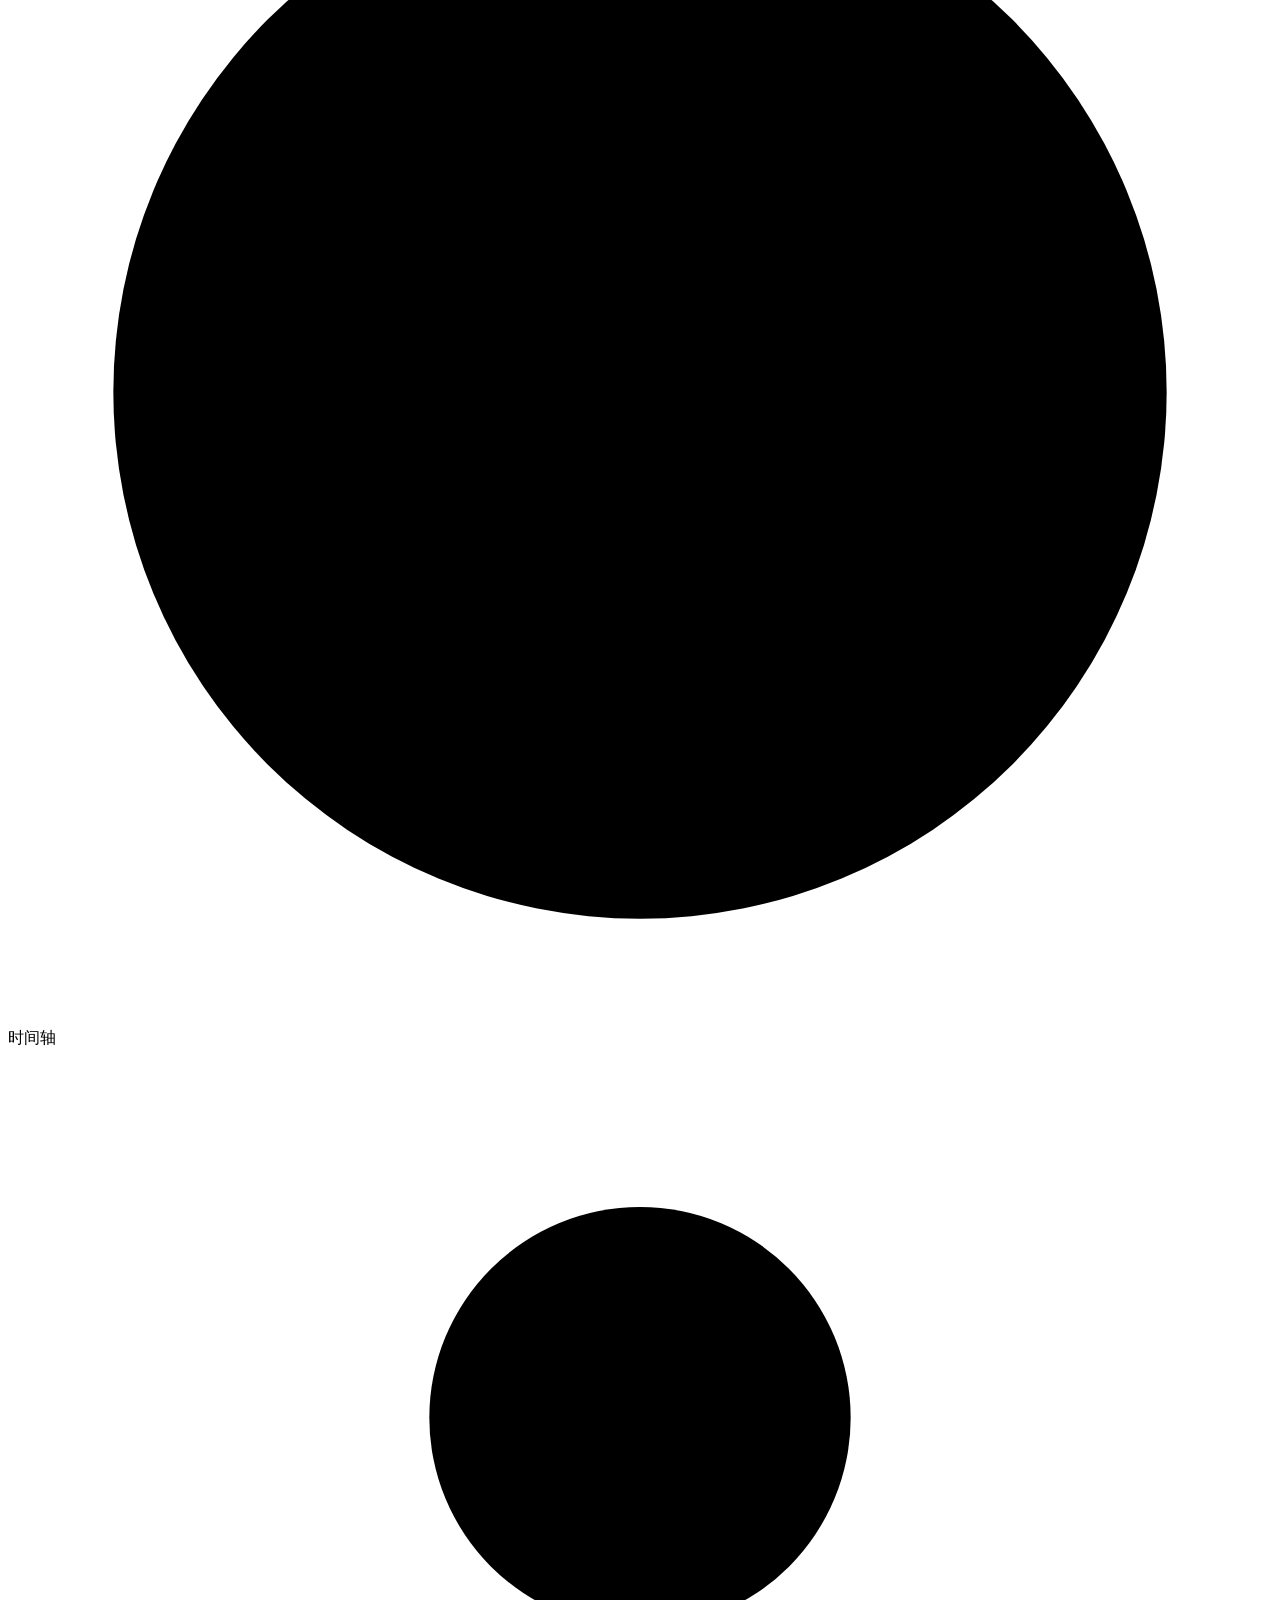
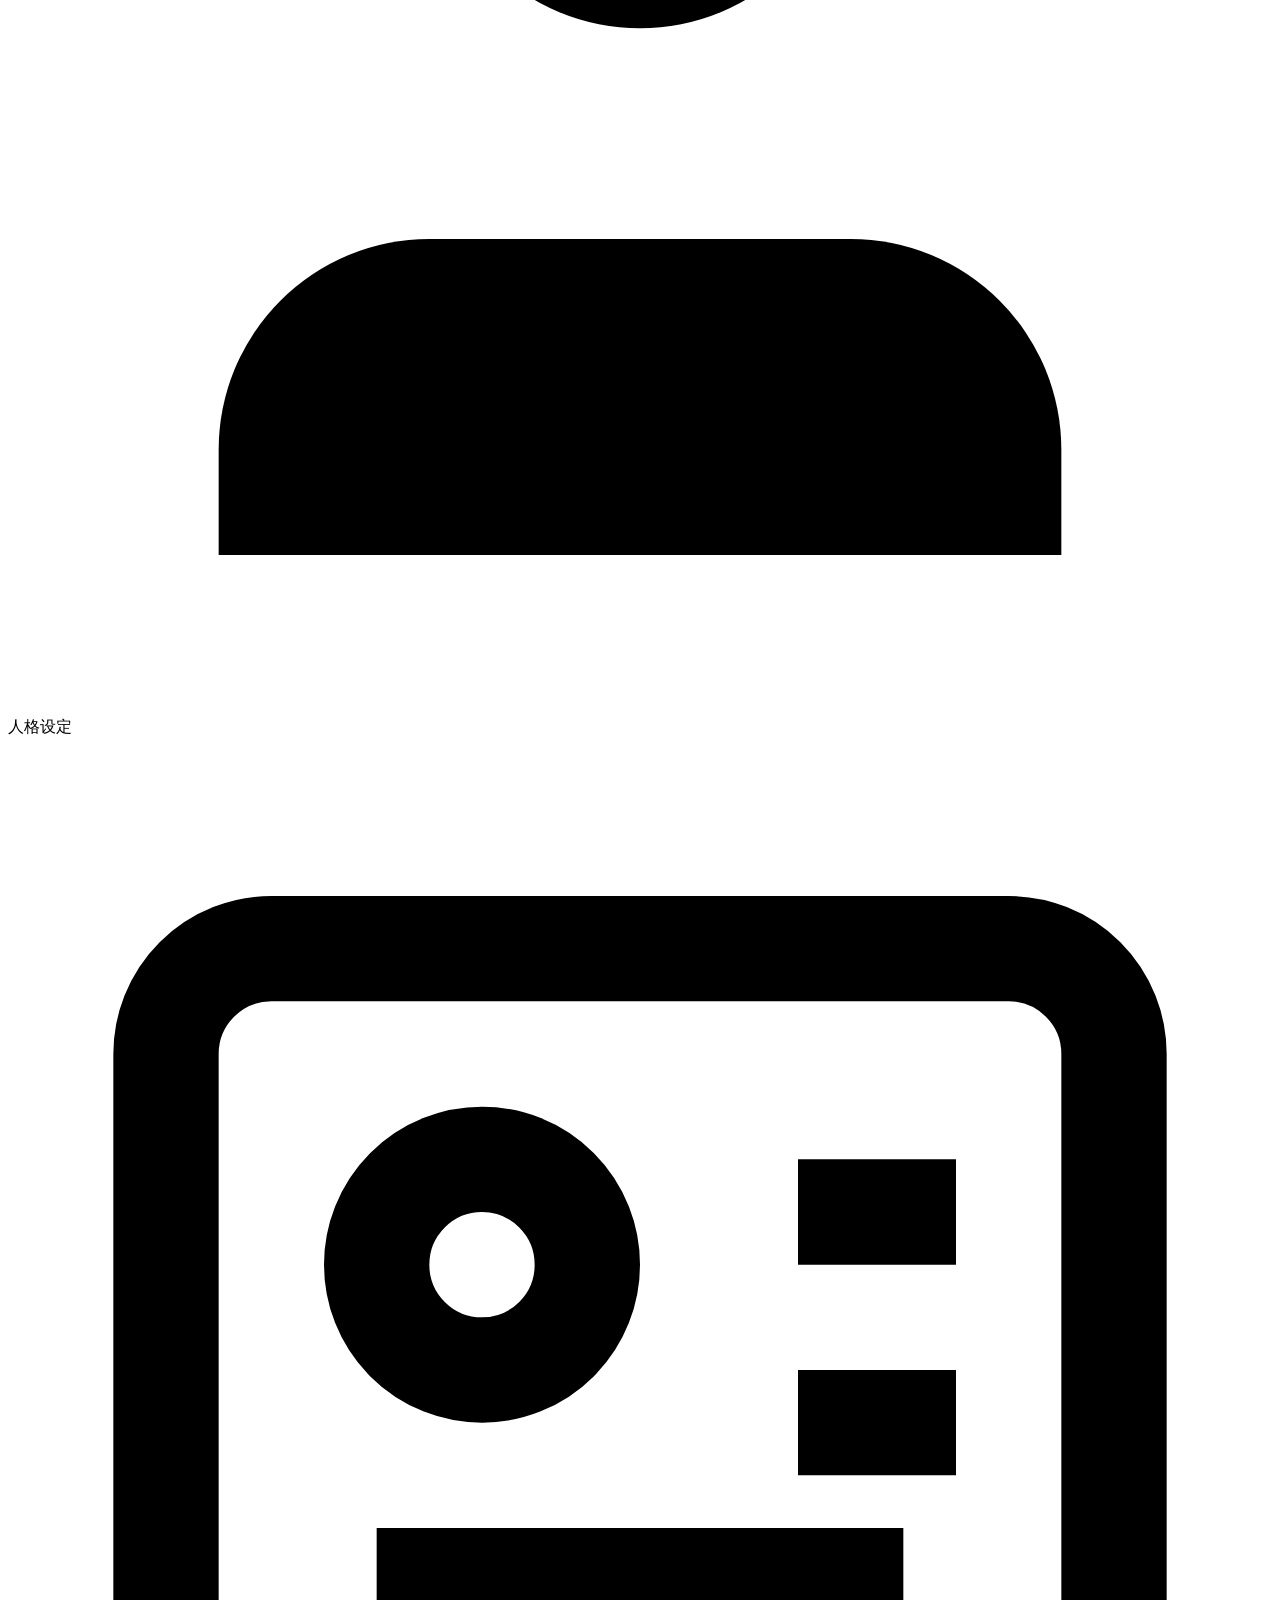
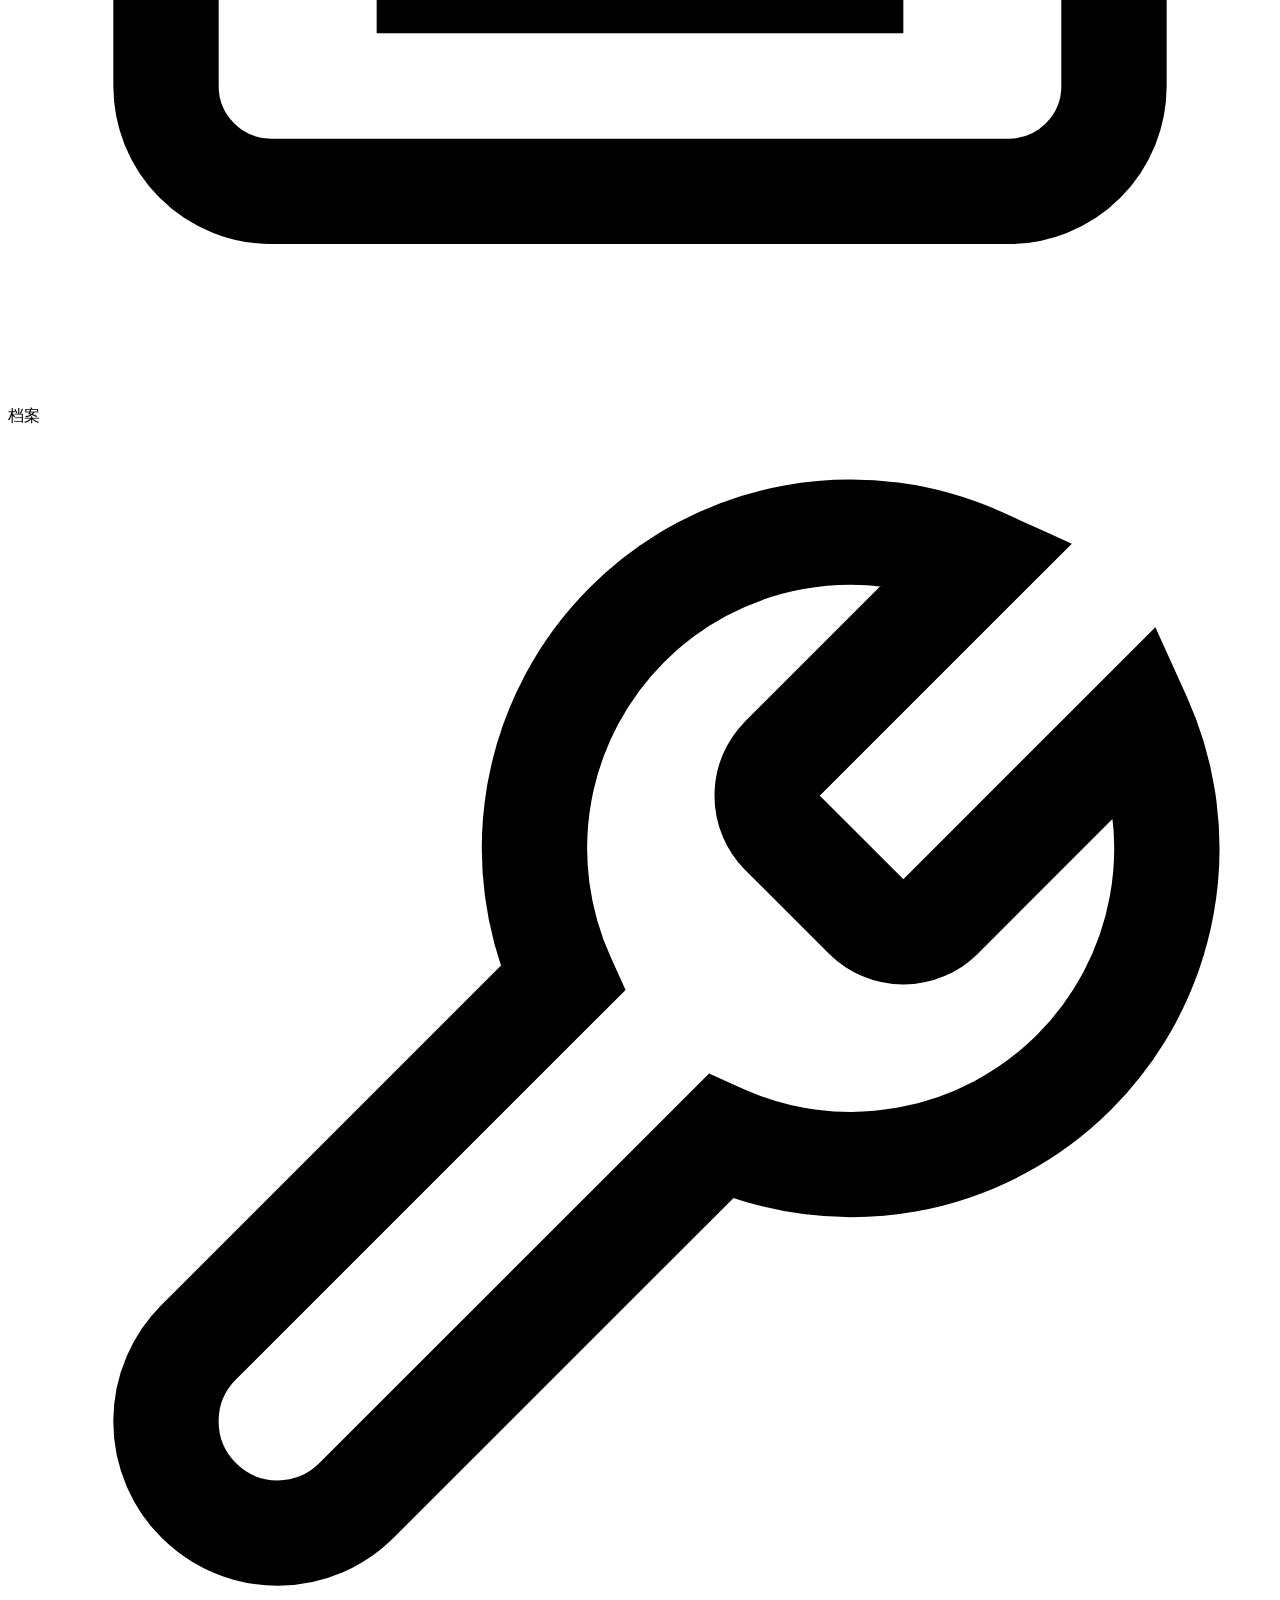
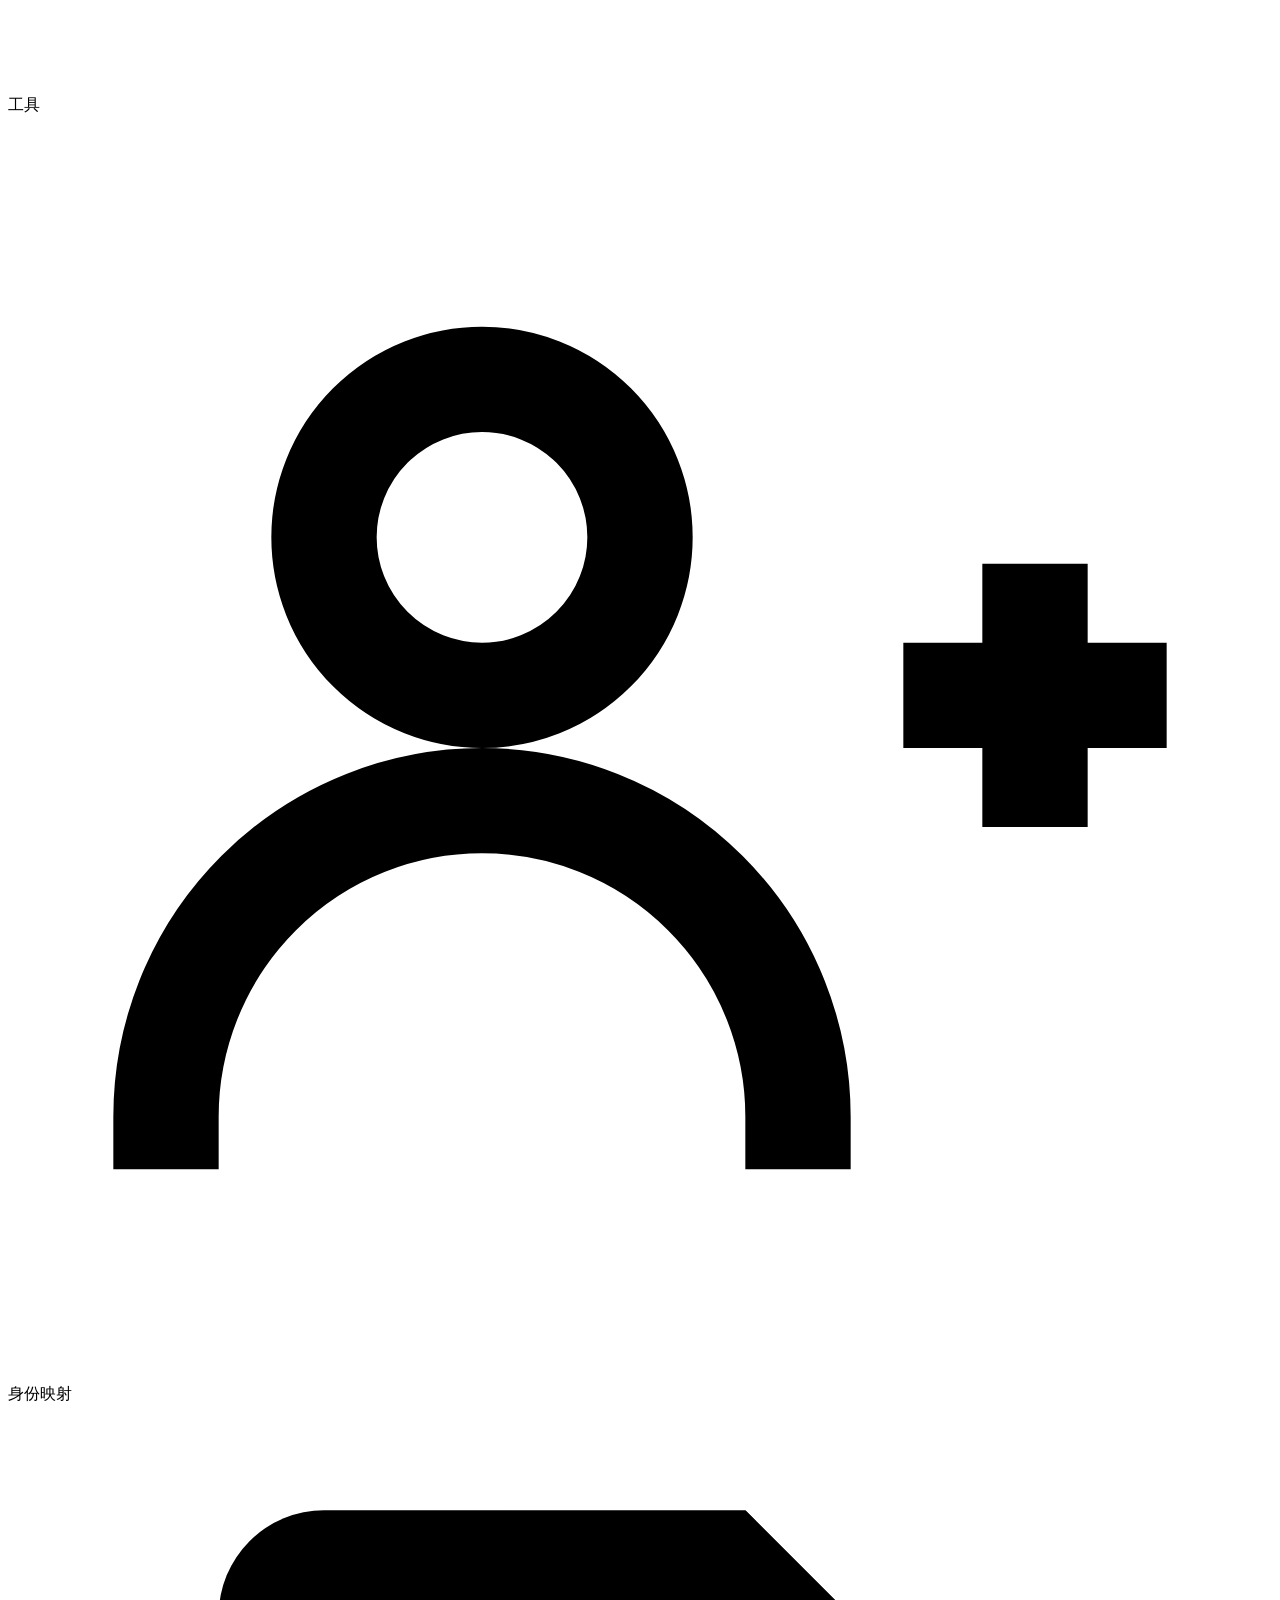
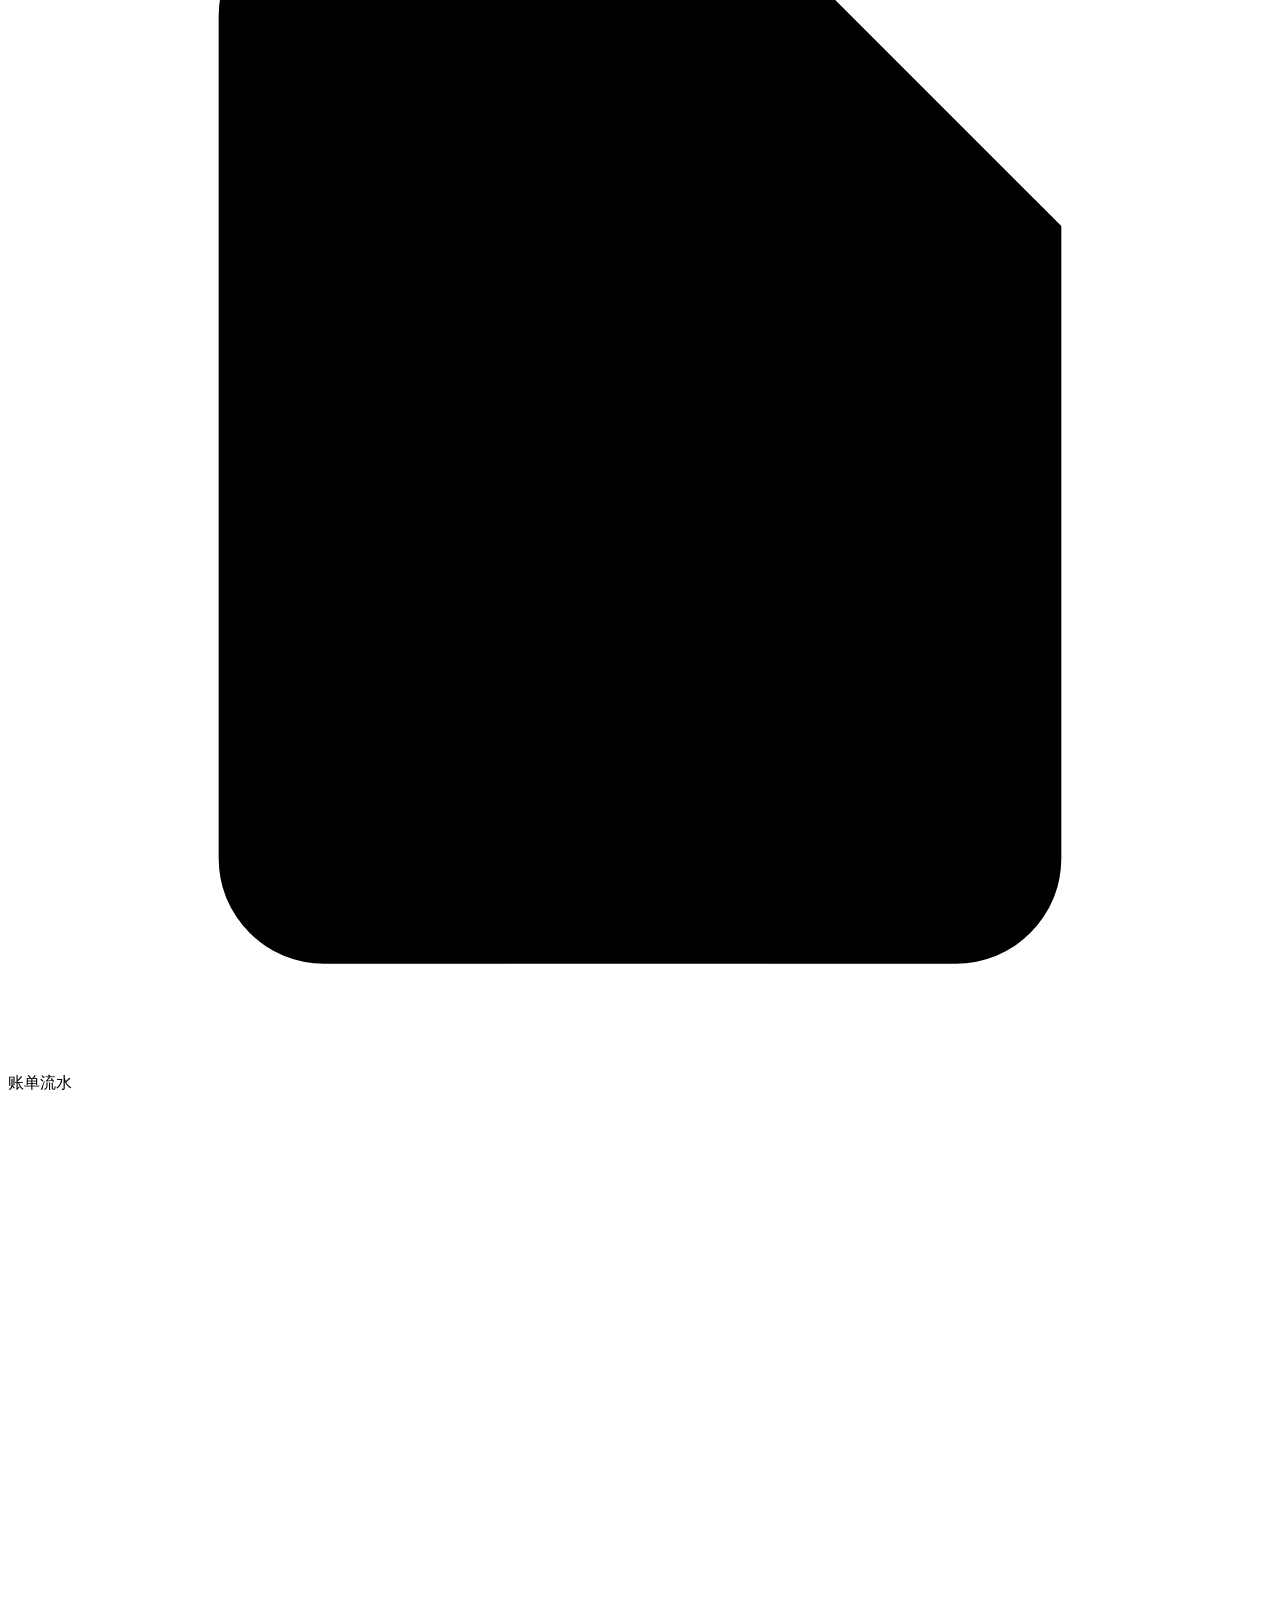
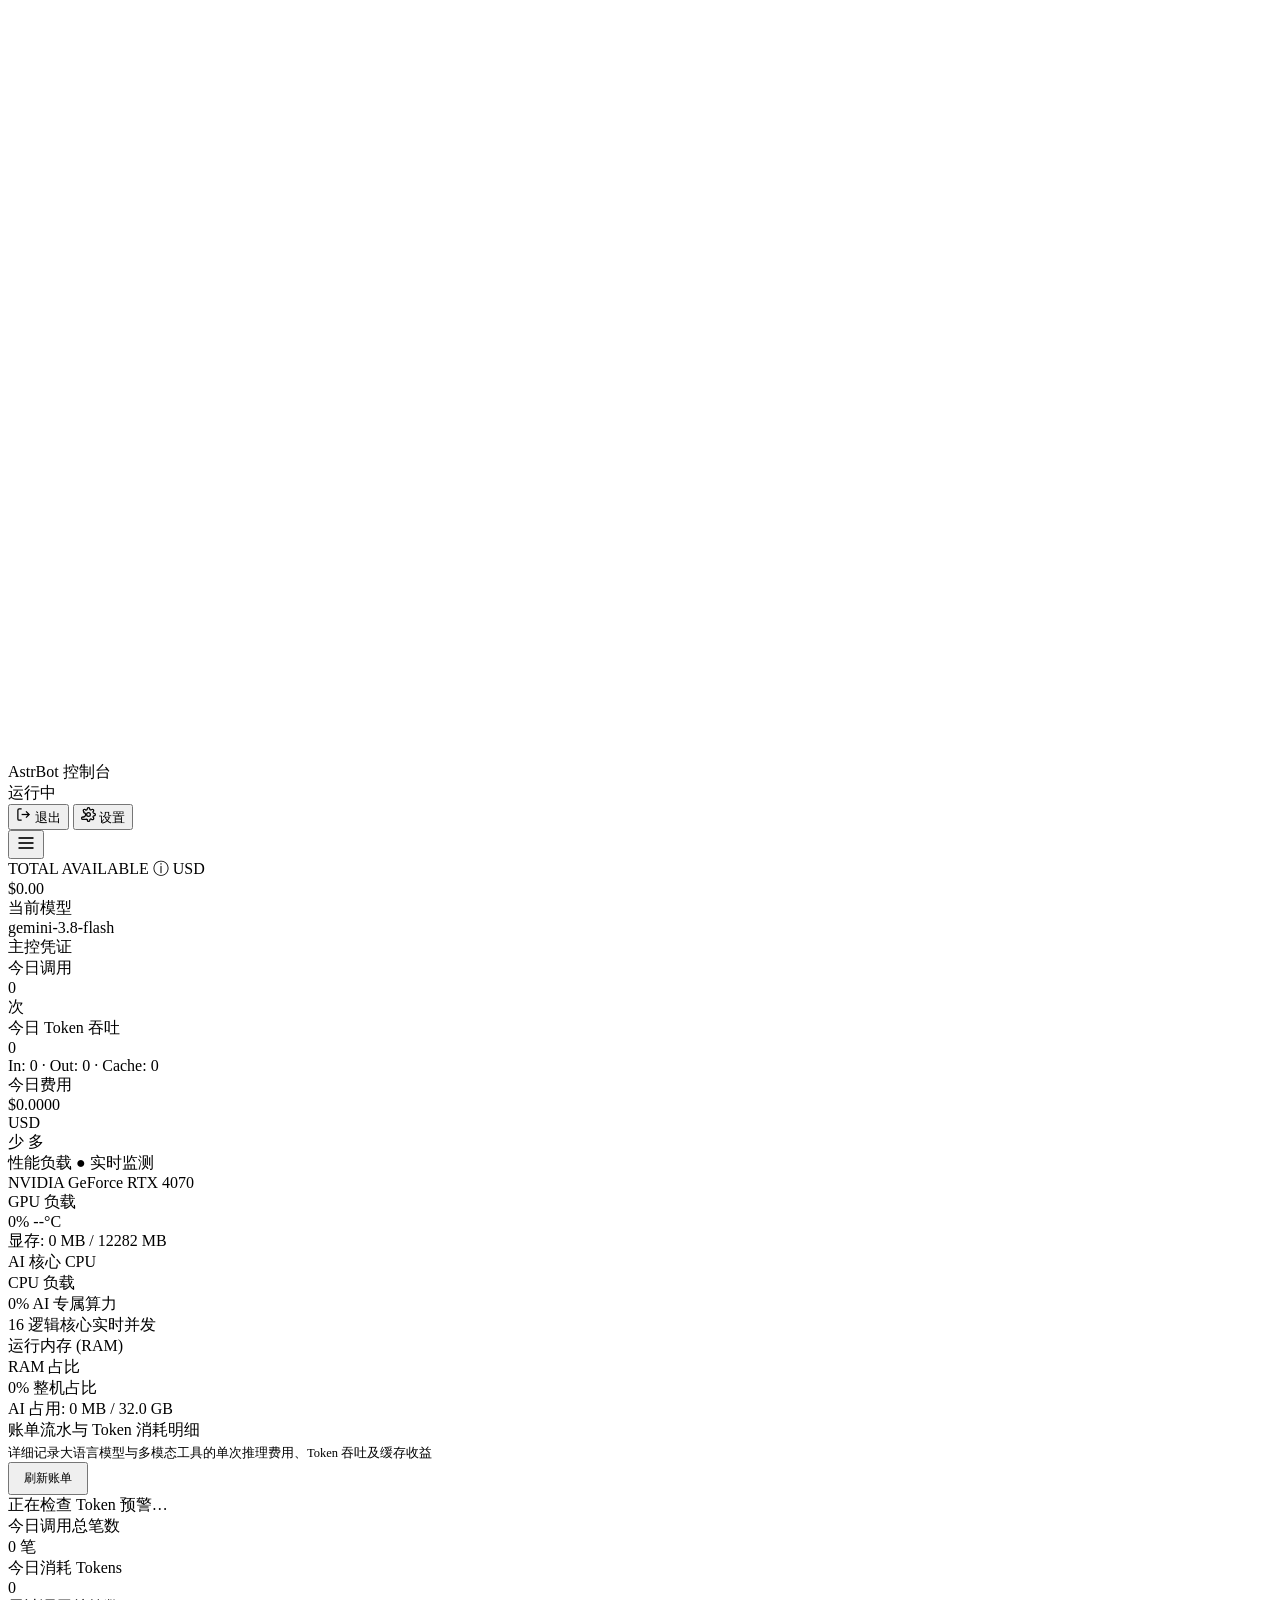
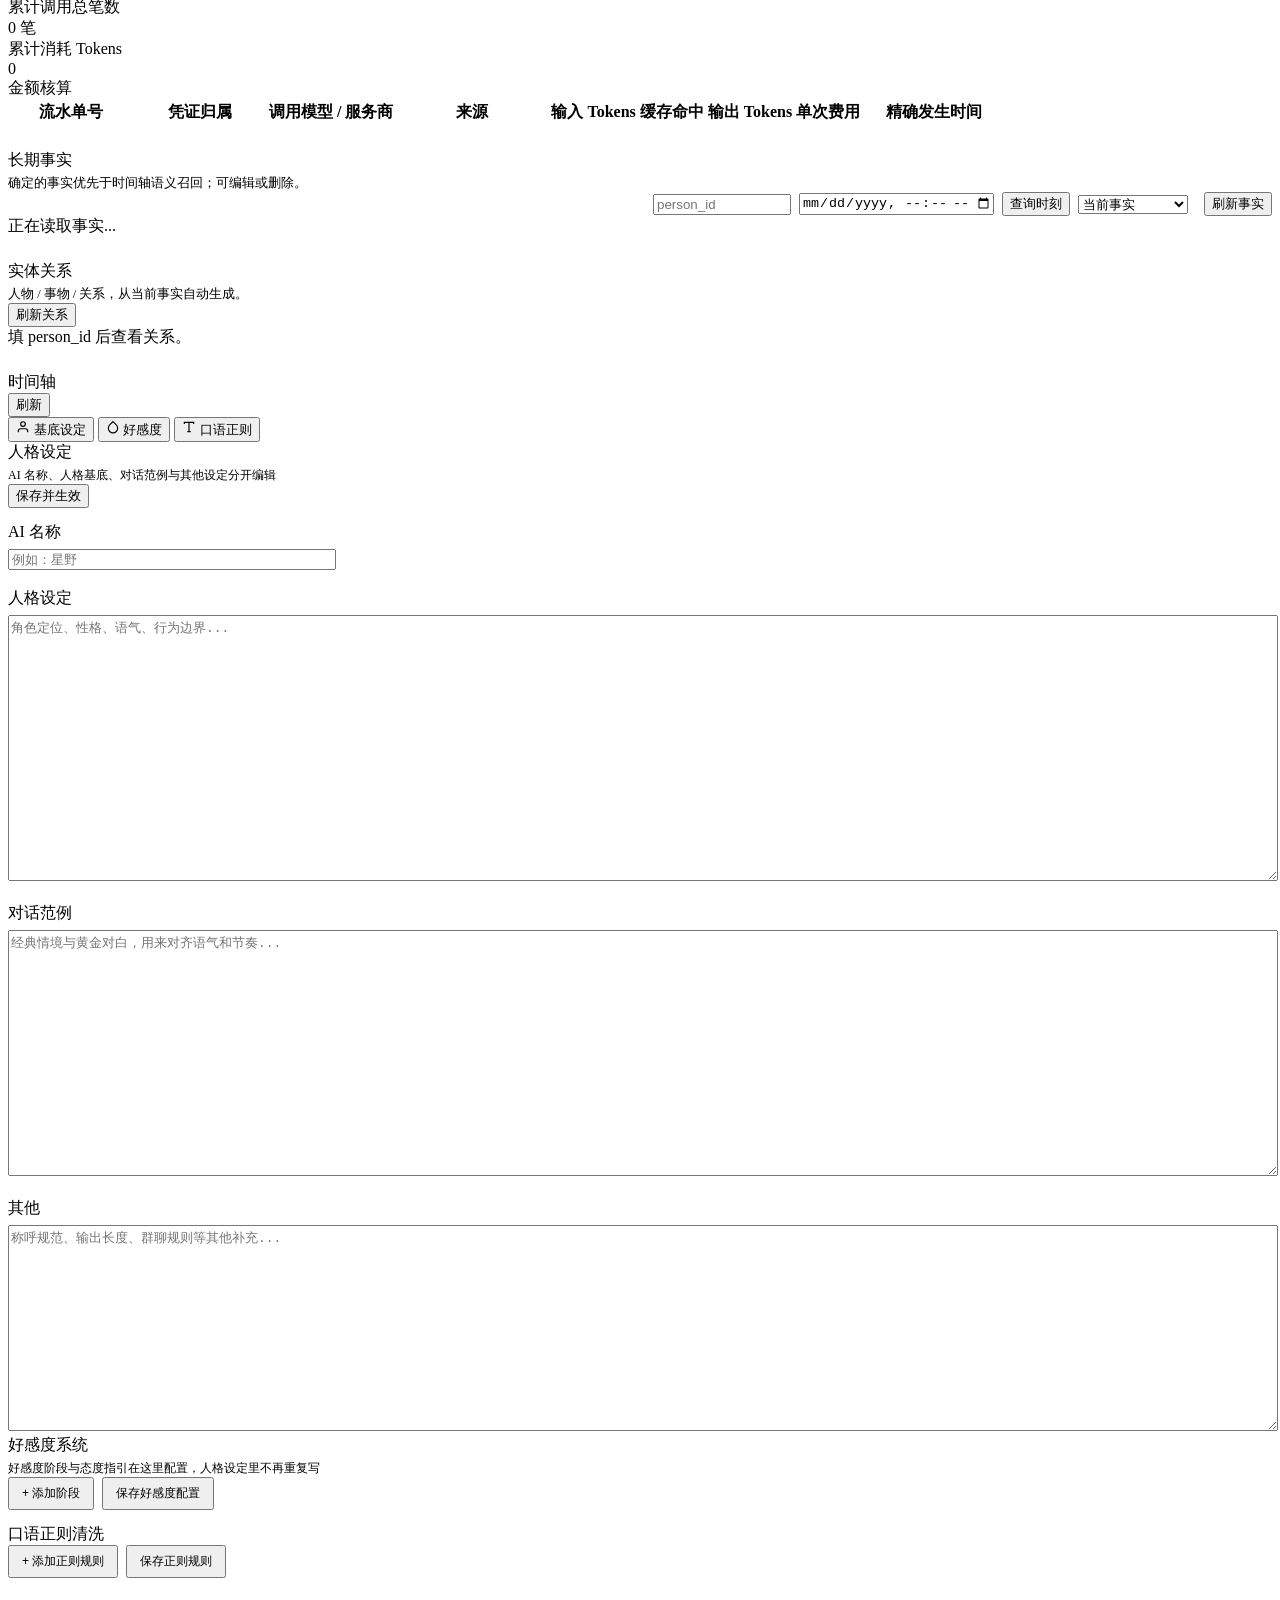
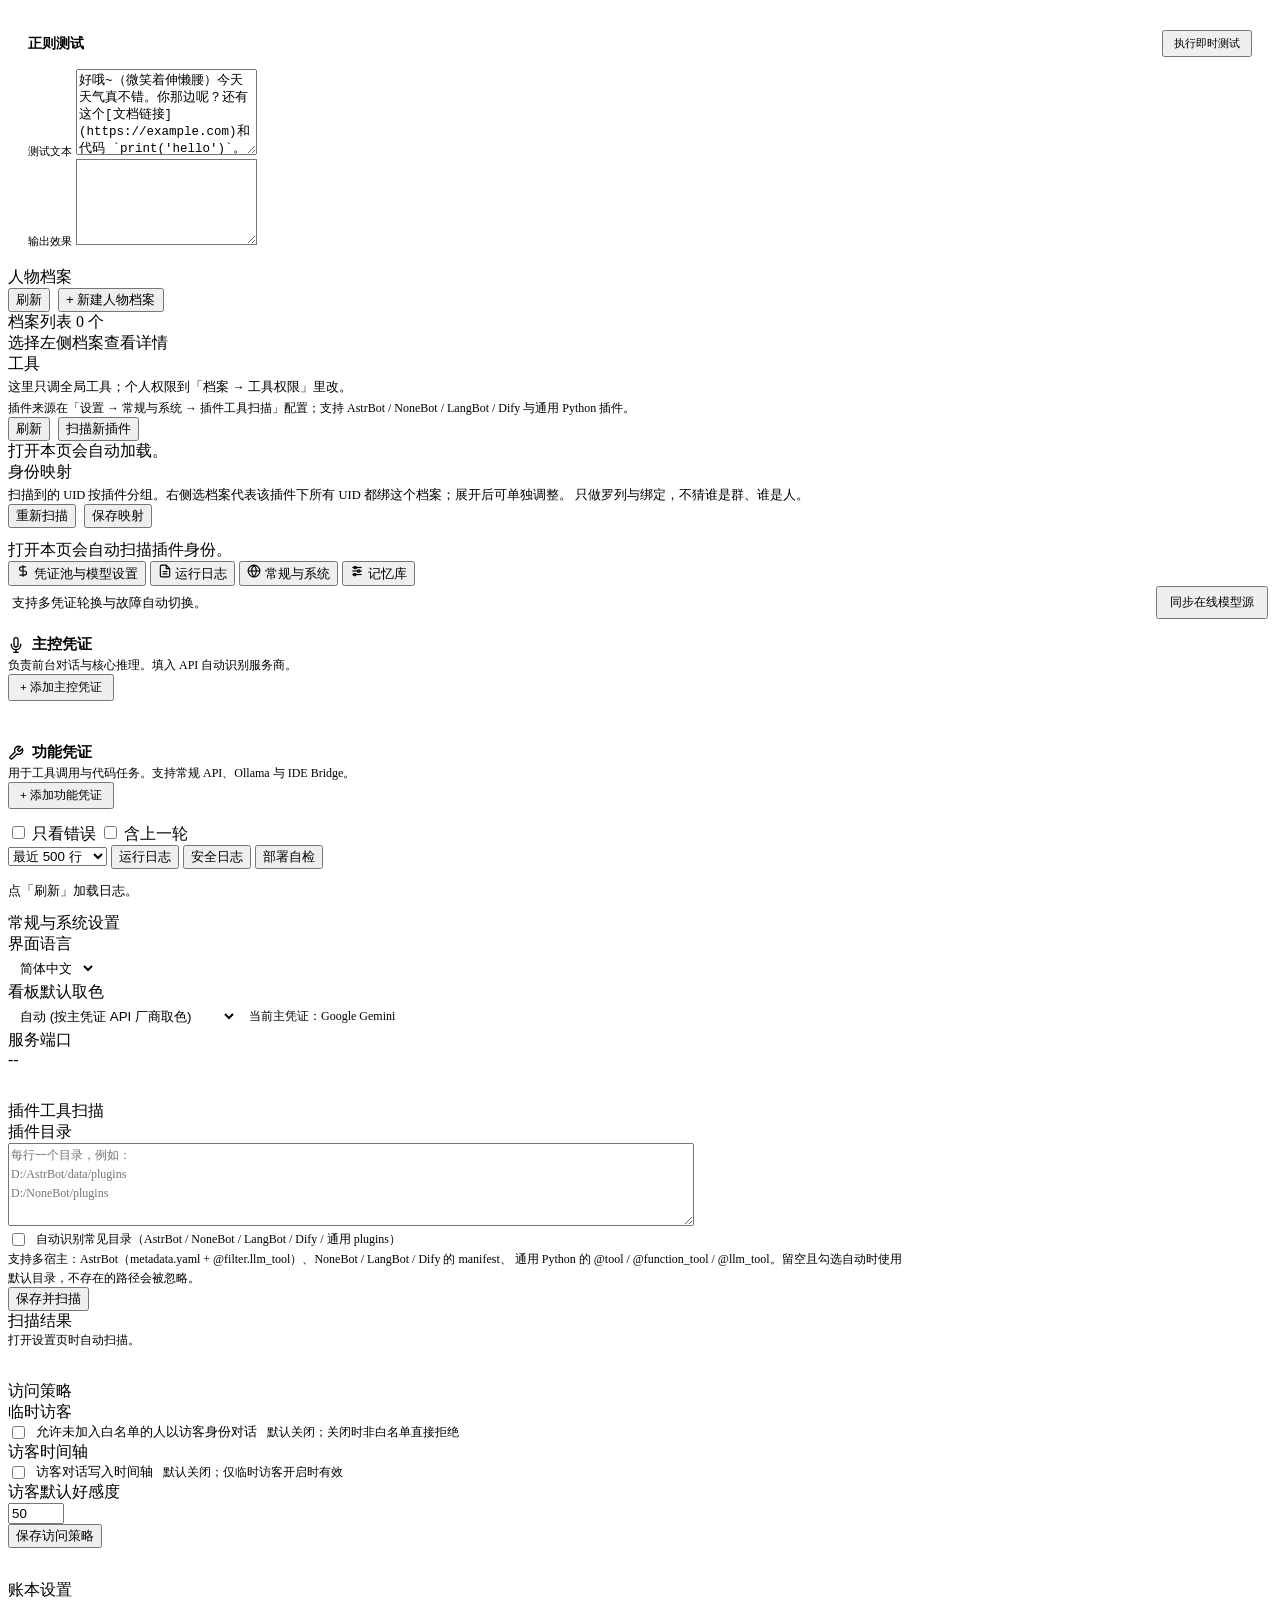
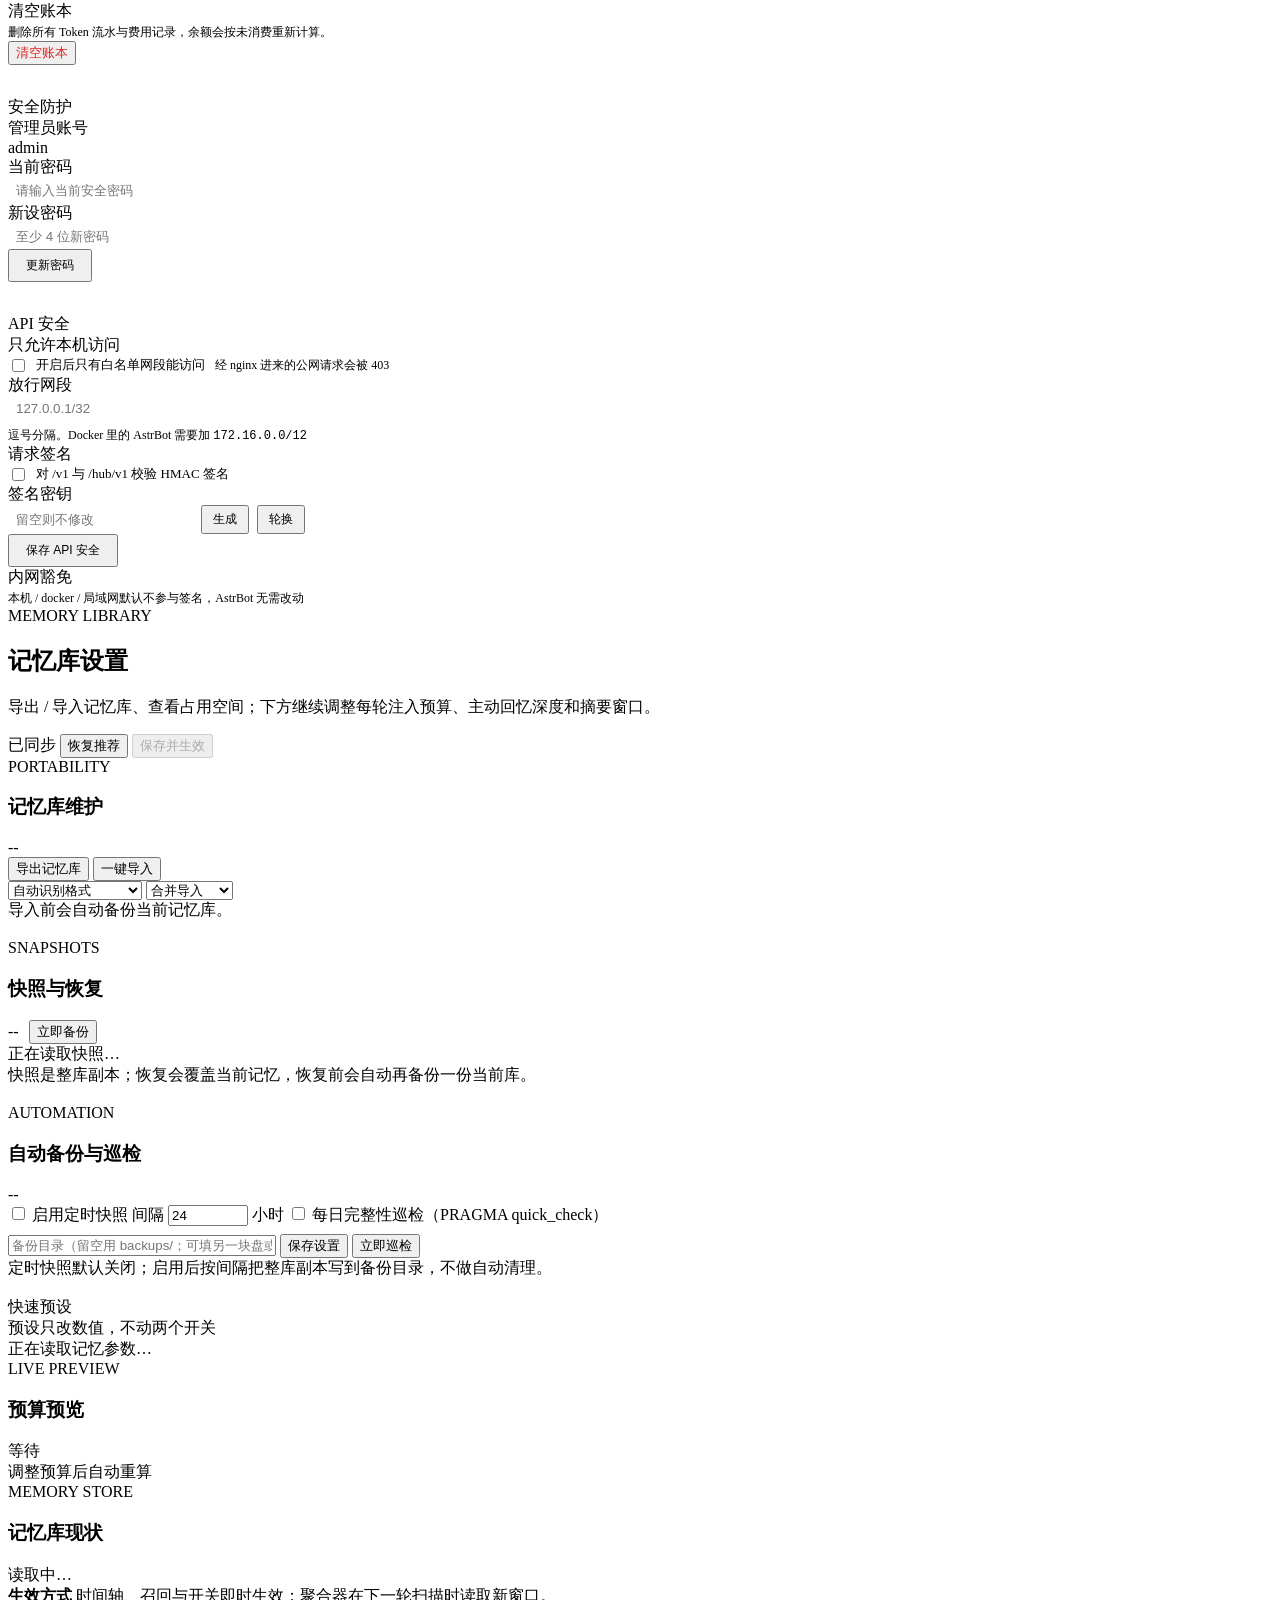
==== commit 5cc43b81: "工具闸门与工具页：未登记工具放行、插件显示名、扫描按钮 - 闸门：未登记工具不再被无需工具/语气词误裁；全未登记时跳过分类器；tool_choice 只在引用工具被裁时剥；client scope=r" ====
--- a/console/index.html
+++ b/console/index.html
@@ -591,6 +591,7 @@
                     </div>
                     <div style="display: flex; gap: 8px;">
                         <button class="btn btn-secondary" onclick="loadToolsPage()">刷新</button>
+                        <button class="btn btn-secondary" id="tools-rescan-btn" onclick="rescanToolsPage()">扫描新插件</button>
                     </div>
                 </div>
                 <div id="tools-summary" class="tools-summary"></div>
